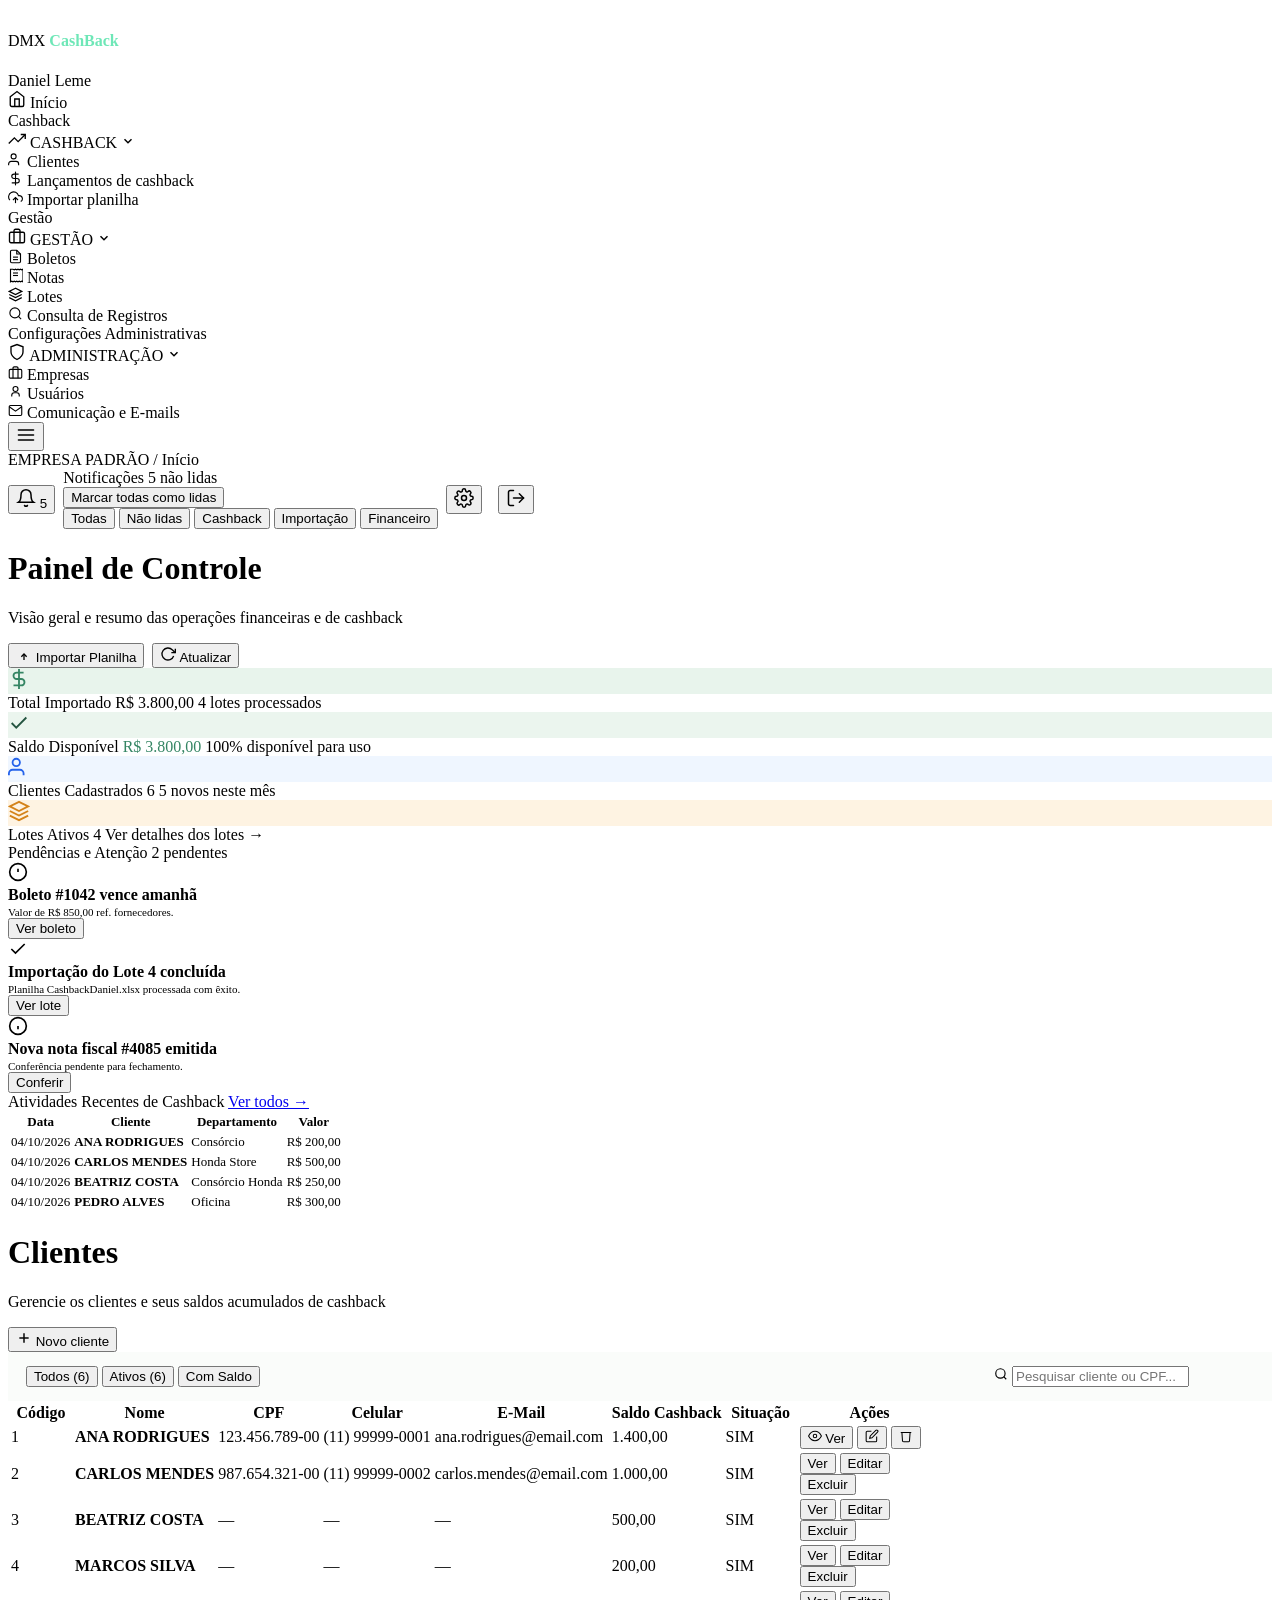
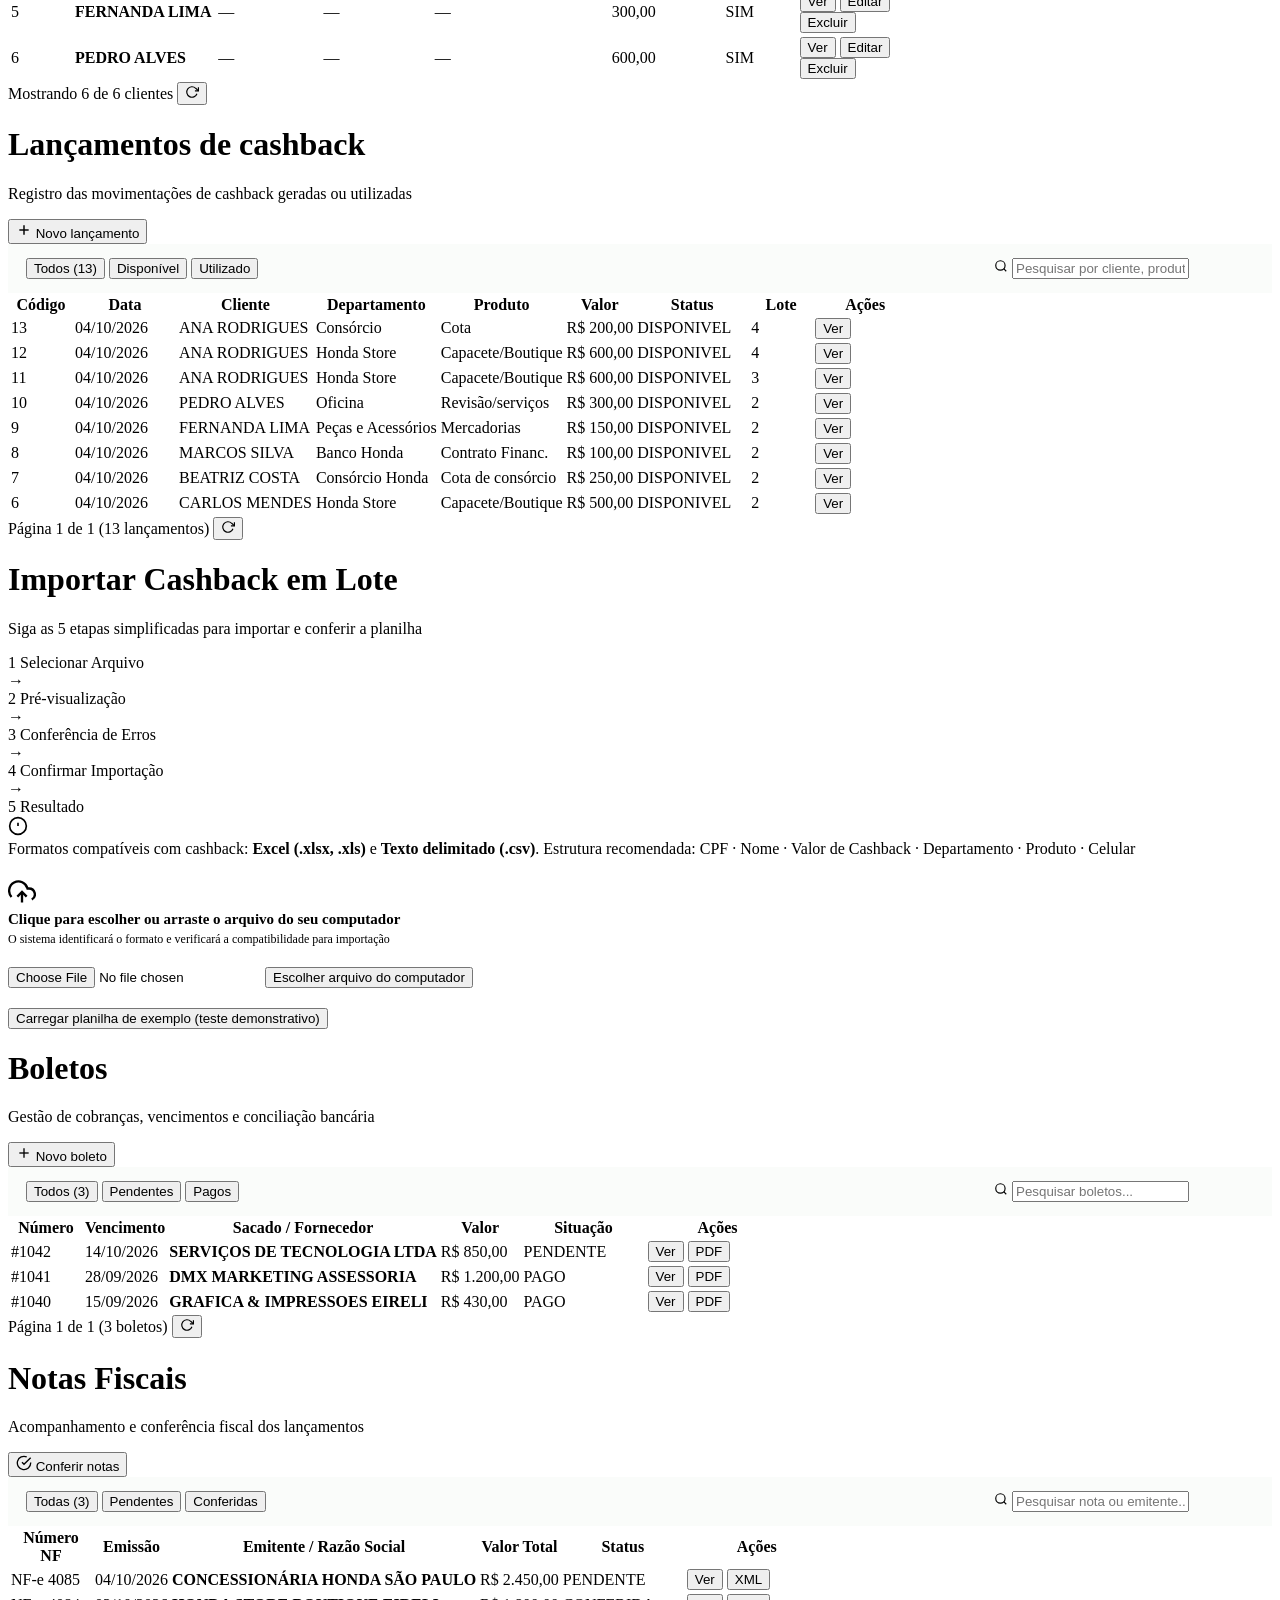
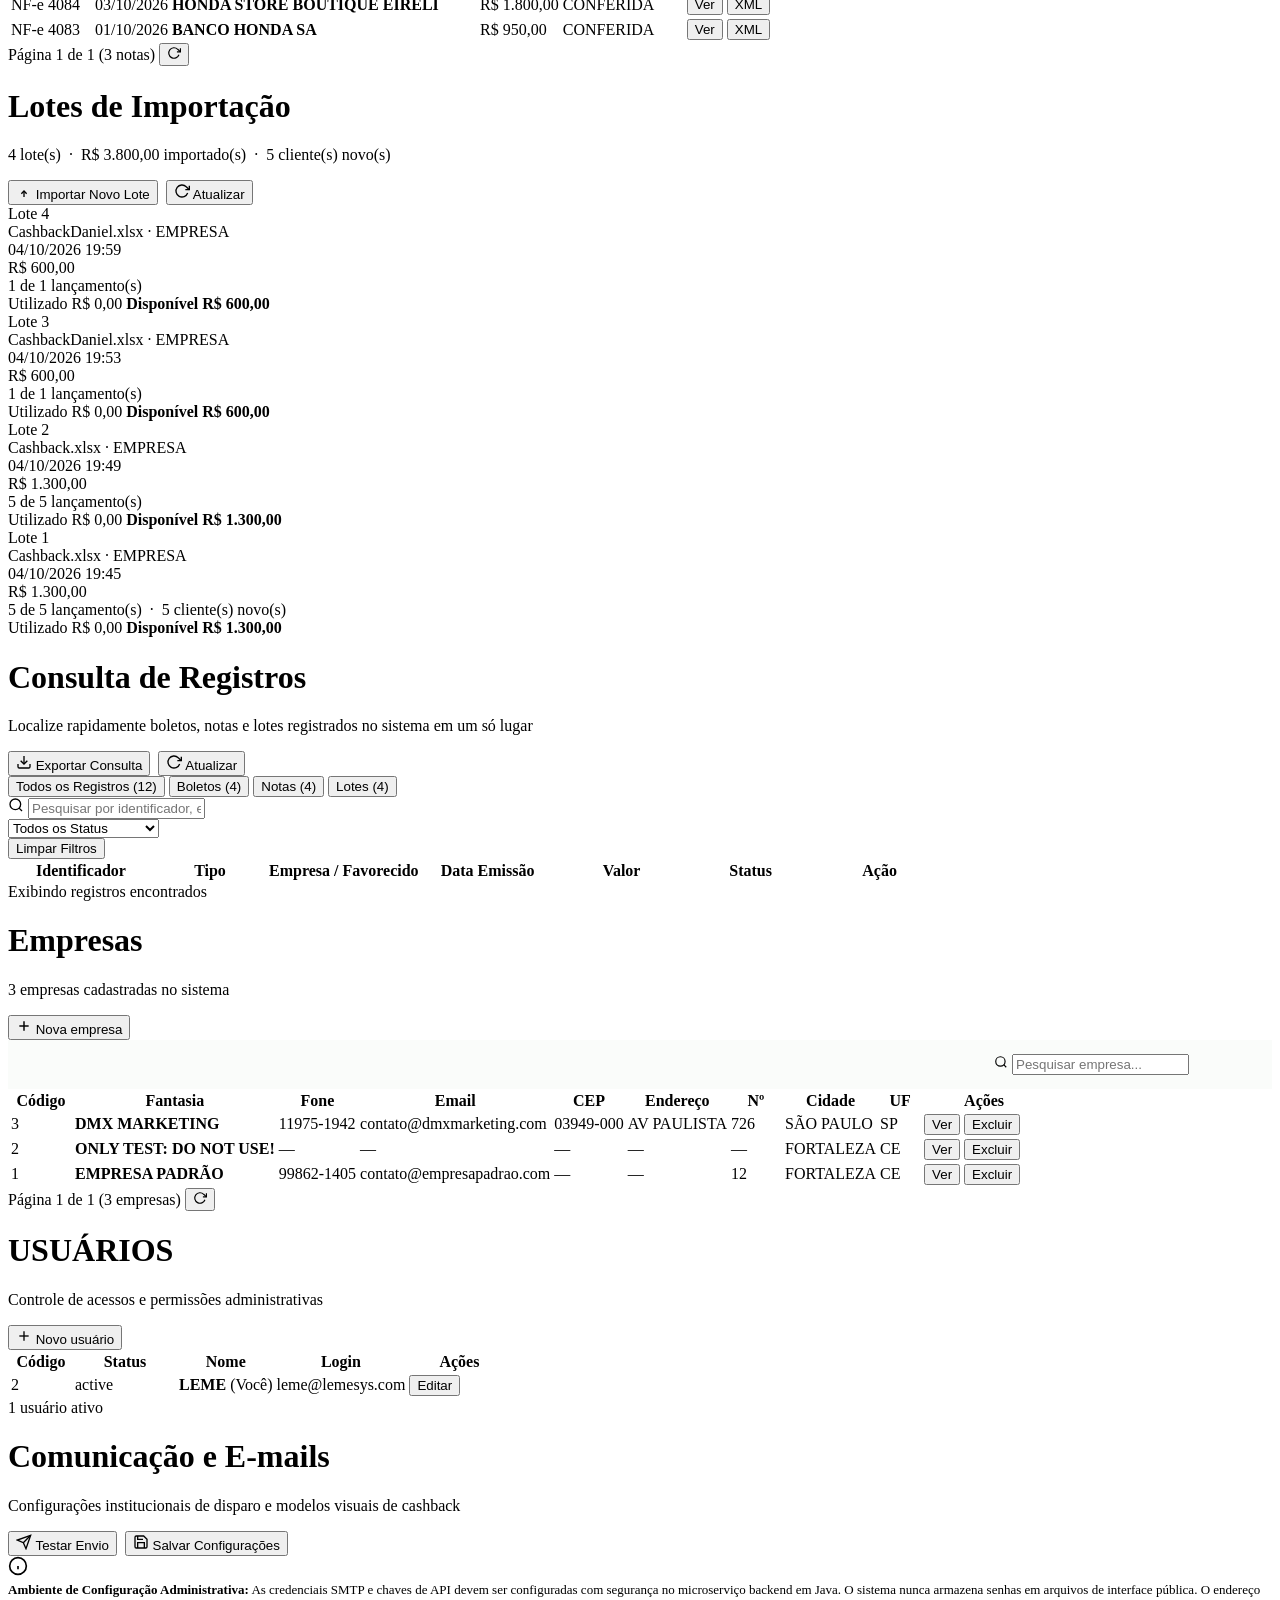
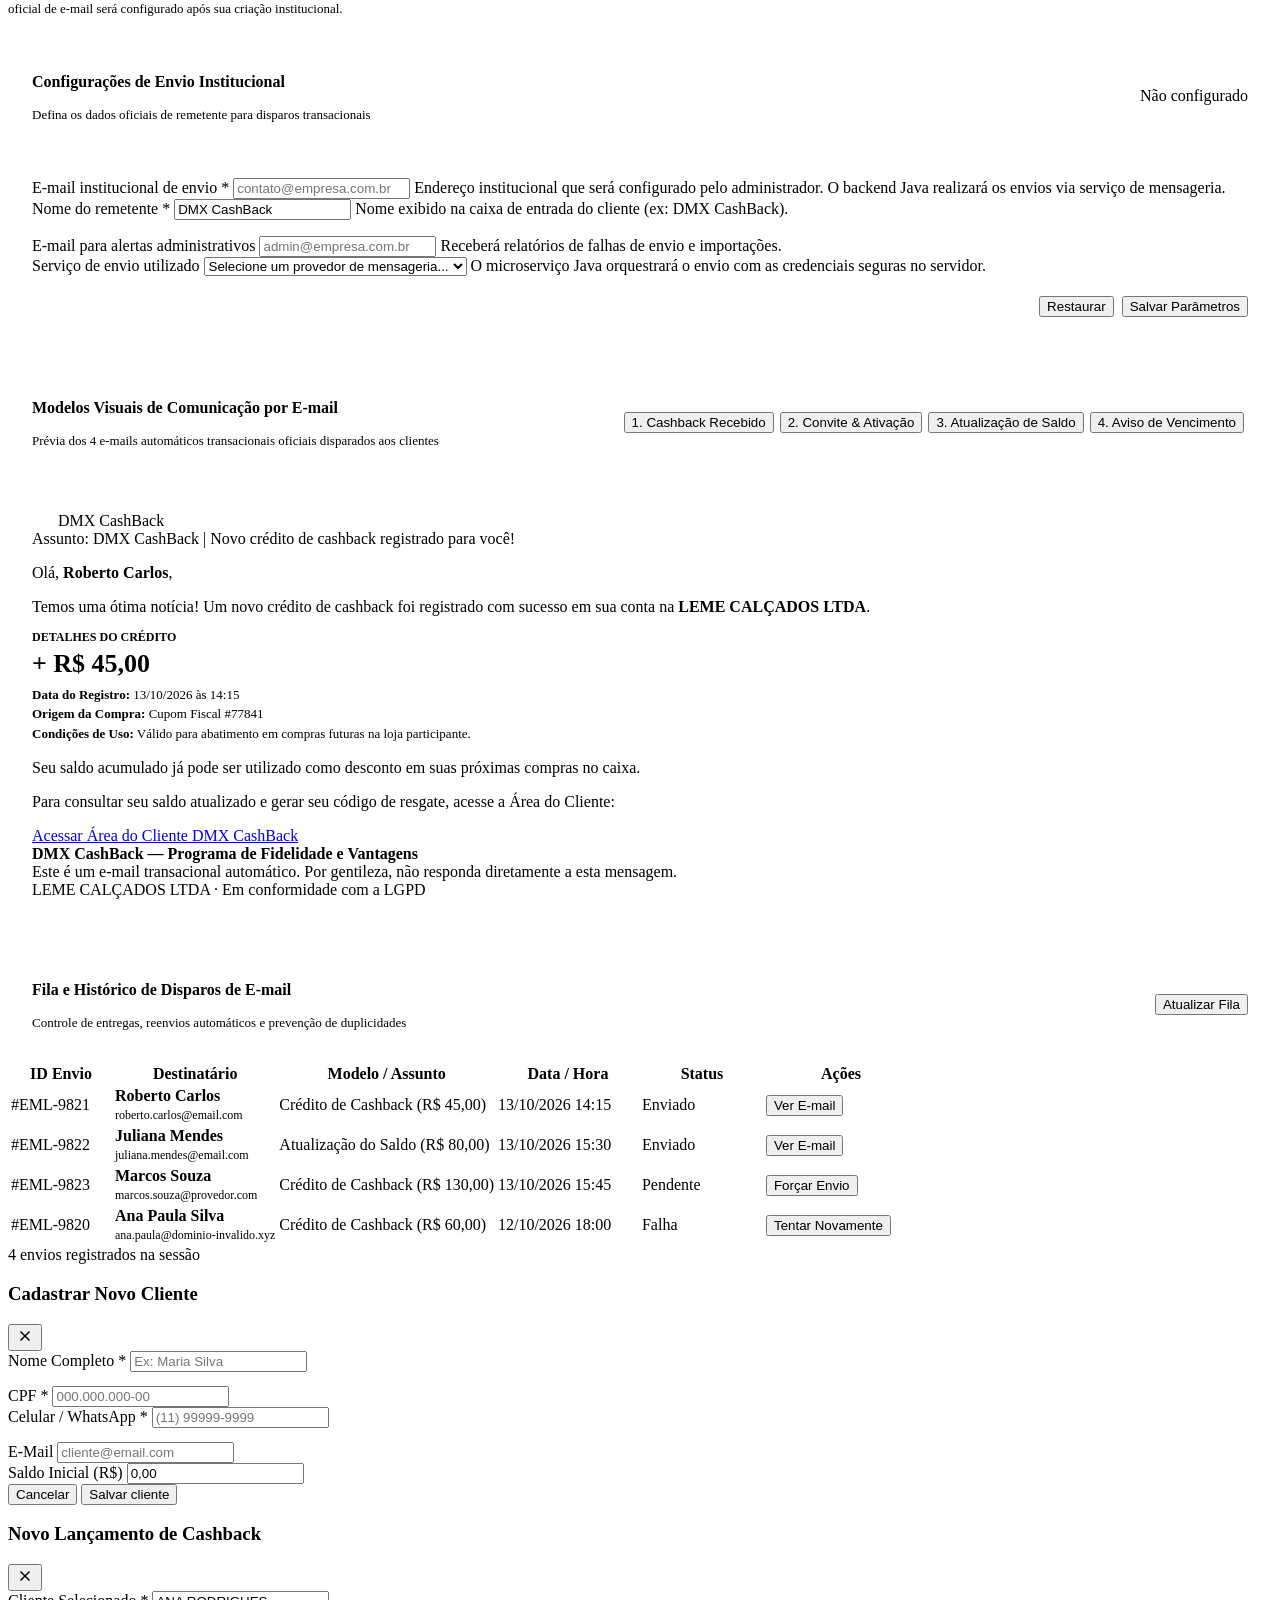
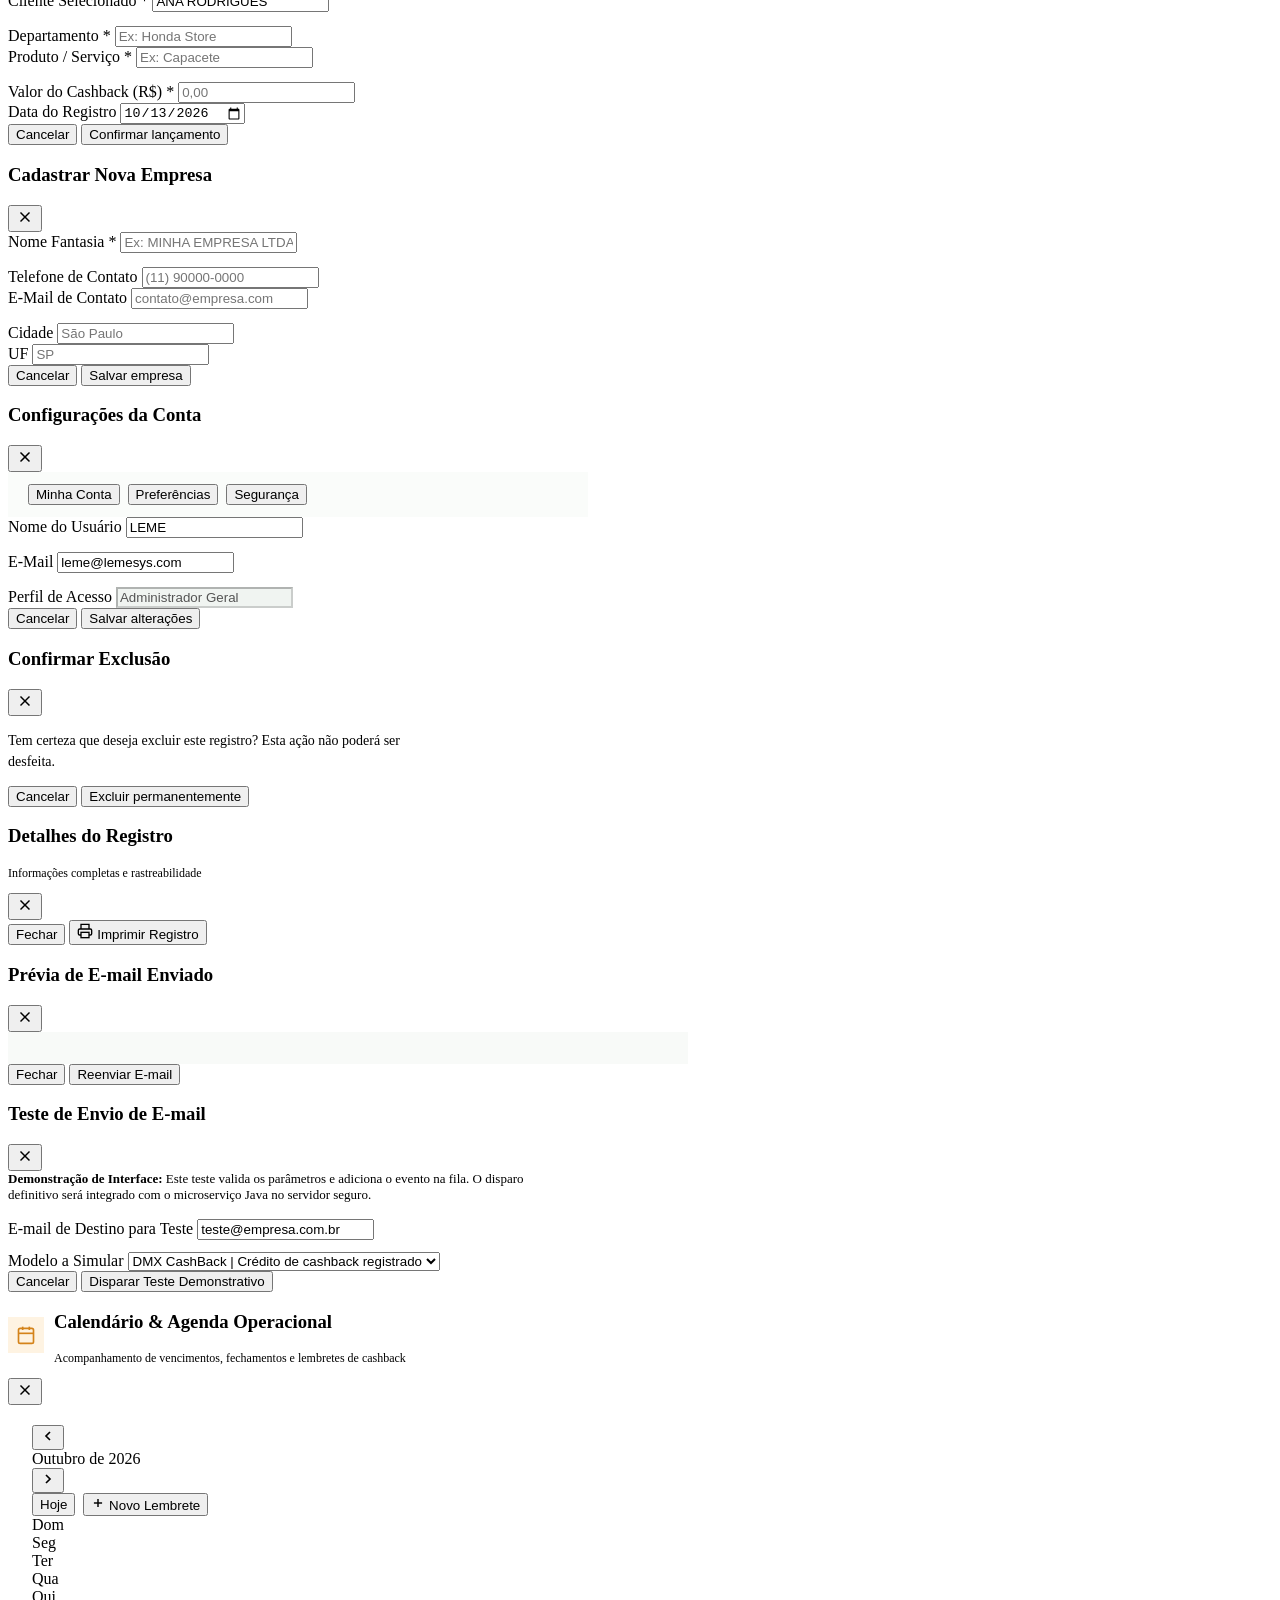
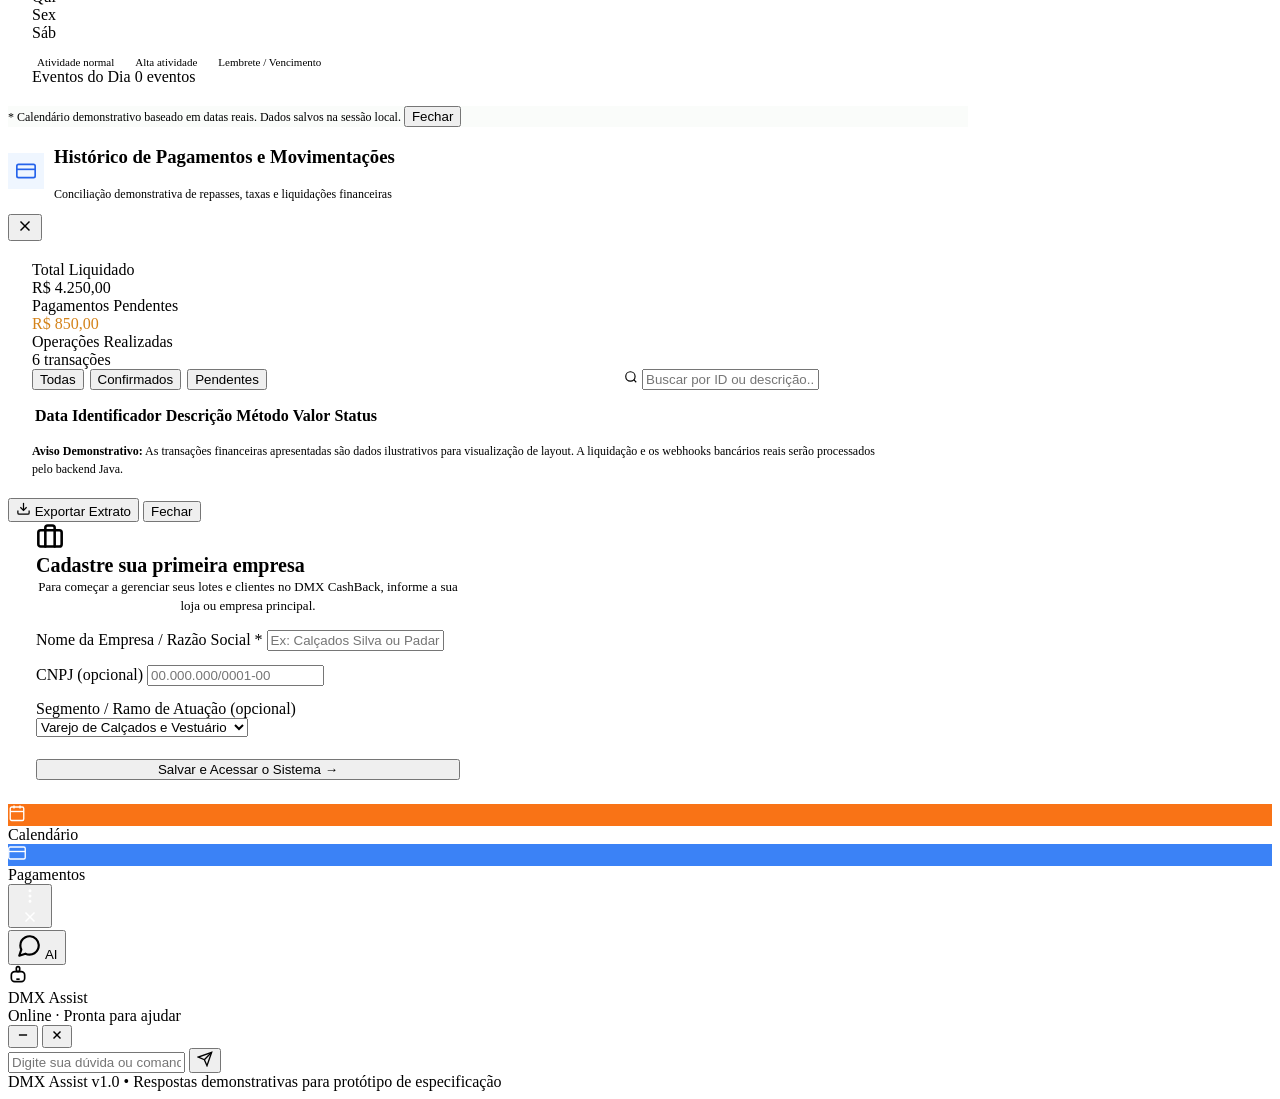
==== index.html @ 57be7482 "Add files via upload" ====
<!DOCTYPE html>
<html lang="pt-BR">
<head>
  <meta charset="UTF-8" />
  <meta name="viewport" content="width=device-width, initial-scale=1.0" />
  <title>DMX CashBack — Sistema de Gestão</title>
  <meta name="description" content="Plataforma de gestão de cashback DMX — controle de clientes, lançamentos, boletos, notas e lotes." />
  <link rel="preconnect" href="https://fonts.googleapis.com" />
  <link rel="preconnect" href="https://fonts.gstatic.com" crossorigin />
  <link href="https://fonts.googleapis.com/css2?family=Manrope:wght@400;500;600;700;800&display=swap" rel="stylesheet" />
  <link rel="stylesheet" href="css/tokens.css" />
  <link rel="stylesheet" href="css/base.css" />
  <link rel="stylesheet" href="css/layout.css" />
  <link rel="stylesheet" href="css/components.css" />
  <link rel="stylesheet" href="css/responsive.css" />
</head>
<body>

<!-- ═══════════════════════════════════════════════════════
     0. TELA DE AUTENTICAÇÃO (Login / Cadastro / Recuperação)
═══════════════════════════════════════════════════════ -->
<div class="auth-overlay" id="authOverlay" style="display: none;">
  <div class="company-selector-bg-deco" aria-hidden="true">
    <div class="deco-circle deco-circle--1"></div>
    <div class="deco-circle deco-circle--2"></div>
    <div class="deco-dollar">
      <svg width="120" height="120" viewBox="0 0 24 24" fill="none" stroke="rgba(255,255,255,0.08)" stroke-width="1.2"><line x1="12" y1="1" x2="12" y2="23"/><path d="M17 5H9.5a3.5 3.5 0 000 7h5a3.5 3.5 0 010 7H6"/></svg>
    </div>
  </div>

  <div class="auth-card">
    
    <!-- ── Visão de Login ── -->
    <div id="authLoginView" style="display: flex; flex-direction: column; gap: 20px;">
      <div class="auth-header">
        <div class="auth-logo-badge">
          <svg width="26" height="26" viewBox="0 0 24 24" fill="none" stroke="white" stroke-width="2.2" stroke-linecap="round"><line x1="12" y1="1" x2="12" y2="23"/><path d="M17 5H9.5a3.5 3.5 0 000 7h5a3.5 3.5 0 010 7H6"/></svg>
        </div>
        <h1 class="auth-title">DMX CashBack</h1>
        <p class="auth-subtitle">Acesse sua conta para gerenciar o sistema</p>
      </div>

      <!-- Histórico local discreto de contas salvas -->
      <div class="auth-saved-account" id="savedAccountBox" style="display: none;">
        <div class="saved-account-user">
          <div class="saved-avatar">DL</div>
          <div>
            <div class="saved-name" id="savedNameDisplay">Daniel Leme</div>
            <div class="saved-email" id="savedEmailDisplay">leme@lemesys.com</div>
          </div>
        </div>
        <div style="display: flex; gap: 8px; align-items: center;">
          <button type="button" class="btn btn--ghost btn--sm" id="useAnotherAccount" style="font-size: 11px;">Outra conta</button>
          <button type="button" class="saved-remove-btn" id="removeSavedAccount" title="Remover deste dispositivo">
            <svg width="14" height="14" viewBox="0 0 24 24" fill="none" stroke="currentColor" stroke-width="2"><line x1="18" y1="6" x2="6" y2="18"/><line x1="6" y1="6" x2="18" y2="18"/></svg>
          </button>
        </div>
      </div>

      <!-- Formulário de Login -->
      <form id="loginForm" style="display: flex; flex-direction: column; gap: 14px;">
        <div class="input-group">
          <label class="input-label" for="loginEmail">E-mail</label>
          <input type="email" id="loginEmail" class="input" placeholder="seu.email@empresa.com" value="leme@lemesys.com" required autocomplete="username" />
        </div>

        <div class="input-group">
          <label class="input-label" for="loginPassword">Senha</label>
          <div class="password-input-wrap">
            <input type="password" id="loginPassword" class="input" placeholder="••••••••" value="123456" required autocomplete="current-password" />
            <button type="button" class="btn-toggle-pw" id="togglePasswordBtn" aria-label="Mostrar ou ocultar senha">
              <svg width="16" height="16" viewBox="0 0 24 24" fill="none" stroke="currentColor" stroke-width="1.8"><path d="M1 12s4-8 11-8 11 8 11 8-4 8-11 8-11-8-11-8z"/><circle cx="12" cy="12" r="3"/></svg>
            </button>
          </div>
        </div>

        <div class="auth-form-footer">
          <label style="display: flex; align-items: center; gap: 6px; cursor: pointer; user-select: none;">
            <input type="checkbox" id="rememberAccount" checked />
            <span>Lembrar neste dispositivo</span>
          </label>
          <a href="#" class="auth-link" id="linkGoToForgot">Esqueci minha senha</a>
        </div>

        <button type="submit" class="btn btn--primary btn--md" id="loginSubmitBtn" style="width: 100%; height: 42px; margin-top: 4px;">
          Entrar
        </button>
      </form>

      <div style="text-align: center; font-size: 13px; color: var(--color-text-secondary); border-top: 1px solid var(--neutral-100); padding-top: 14px;">
        Não possui uma conta? <a href="#" class="auth-link" id="linkGoToRegister">Criar conta</a>
      </div>
      <div style="text-align: center; font-size: 12px; color: var(--color-text-secondary); margin-top: 6px;">
        É um consumidor com cashback? <a href="login-cliente.html" class="auth-link" style="font-weight: 700;">Acessar Área do Cliente →</a>
      </div>
    </div>

    <!-- ── Visão de Cadastro ── -->
    <div id="authRegisterView" style="display: none; flex-direction: column; gap: 18px;">
      <div class="auth-header">
        <h2 class="auth-title" style="font-size: 20px;">Criar nova conta</h2>
        <p class="auth-subtitle">Informe seus dados para solicitar acesso</p>
      </div>

      <form id="registerForm" style="display: flex; flex-direction: column; gap: 12px;">
        <div class="input-group">
          <label class="input-label">Nome completo <span class="required-mark">*</span></label>
          <input type="text" id="regName" class="input" placeholder="Ex: Roberto Carlos" required autocomplete="name" />
        </div>

        <div class="input-group">
          <label class="input-label">E-mail corporativo <span class="required-mark">*</span></label>
          <input type="email" id="regEmail" class="input" placeholder="seu.email@empresa.com" required autocomplete="email" />
        </div>

        <div class="form-grid-2">
          <div class="input-group">
            <label class="input-label">Senha <span class="required-mark">*</span></label>
            <input type="password" id="regPassword" class="input" placeholder="••••••••" required autocomplete="new-password" />
          </div>
          <div class="input-group">
            <label class="input-label">Confirmar senha <span class="required-mark">*</span></label>
            <input type="password" id="regPasswordConfirm" class="input" placeholder="••••••••" required autocomplete="new-password" />
          </div>
        </div>

        <div class="input-group">
          <label class="input-label">Empresa vinculada (opcional)</label>
          <input type="text" id="regCompany" class="input" placeholder="Nome da empresa ou loja" />
        </div>

        <button type="submit" class="btn btn--primary btn--md" id="regSubmitBtn" style="width: 100%; margin-top: 8px;">
          Cadastrar conta
        </button>

        <button type="button" class="btn btn--ghost btn--sm" id="linkBackToLoginFromReg" style="width: 100%;">
          Voltar para o login
        </button>
      </form>
    </div>

    <!-- ── Visão de Esqueci a Senha ── -->
    <div id="authForgotView" style="display: none; flex-direction: column; gap: 18px;">
      <div class="auth-header">
        <h2 class="auth-title" style="font-size: 20px;">Recuperar senha</h2>
        <p class="auth-subtitle">Enviaremos um link de redefinição para o seu e-mail cadastrado</p>
      </div>

      <form id="forgotForm" style="display: flex; flex-direction: column; gap: 14px;">
        <div class="input-group">
          <label class="input-label">E-mail cadastrado <span class="required-mark">*</span></label>
          <input type="email" class="input" placeholder="seu.email@empresa.com" required />
        </div>

        <button type="submit" class="btn btn--primary btn--md" style="width: 100%;">
          Enviar instruções
        </button>

        <button type="button" class="btn btn--ghost btn--sm" id="linkBackToLoginFromForgot" style="width: 100%;">
          Voltar para o login
        </button>
      </form>
    </div>

  </div>
</div>

<!-- ═══════════════════════════════════════════════════════
     SELETOR DE EMPRESA (Pós-login para múltiplos acessos)
═══════════════════════════════════════════════════════ -->
<div class="company-selector-overlay" id="companySelectorOverlay" style="display: none;">
  <div class="company-selector-bg-deco" aria-hidden="true">
    <div class="deco-circle deco-circle--1"></div>
    <div class="deco-circle deco-circle--2"></div>
    <div class="deco-circle deco-circle--3"></div>
  </div>

  <div class="company-selector-card">
    <div class="company-selector-header">
      <div class="brand-mark-large">
        <svg width="28" height="28" viewBox="0 0 24 24" fill="none" stroke="white" stroke-width="2.2" stroke-linecap="round"><line x1="12" y1="1" x2="12" y2="23"/><path d="M17 5H9.5a3.5 3.5 0 000 7h5a3.5 3.5 0 010 7H6"/></svg>
      </div>
      <div class="company-selector-title-wrap">
        <h2 class="company-selector-title">Selecione a empresa</h2>
        <p class="company-selector-subtitle">Escolha a unidade que deseja gerenciar agora</p>
      </div>
    </div>

    <div class="company-selector-search-wrap">
      <div class="input-search-wrap">
        <span class="input-search-icon">
          <svg width="16" height="16" viewBox="0 0 24 24" fill="none" stroke="currentColor" stroke-width="1.8"><circle cx="11" cy="11" r="8"/><line x1="21" y1="21" x2="16.65" y2="16.65"/></svg>
        </span>
        <input type="text" id="companySearch" class="input input-search" placeholder="Pesquisar empresa autorizada..." autocomplete="off" />
      </div>
    </div>

    <div class="company-list" id="companyList">
      <div class="company-item company-item--selected" data-company="EMPRESA PADRÃO">
        <div class="company-avatar company-avatar--ep">EP</div>
        <span class="company-name">EMPRESA PADRÃO</span>
        <span class="company-check">
          <svg width="16" height="16" viewBox="0 0 24 24" fill="none" stroke="currentColor" stroke-width="2.5"><polyline points="20 6 9 17 4 12"/></svg>
        </span>
      </div>
      <div class="company-item" data-company="DMX MARKETING">
        <div class="company-avatar company-avatar--dm">DM</div>
        <span class="company-name">DMX MARKETING</span>
        <span class="company-check">
          <svg width="16" height="16" viewBox="0 0 24 24" fill="none" stroke="currentColor" stroke-width="2.5"><polyline points="20 6 9 17 4 12"/></svg>
        </span>
      </div>
      <div class="company-item" data-company="ONLY TEST">
        <div class="company-avatar company-avatar--ot">OT</div>
        <span class="company-name">ONLY TEST: DO NOT USE!</span>
        <span class="company-check">
          <svg width="16" height="16" viewBox="0 0 24 24" fill="none" stroke="currentColor" stroke-width="2.5"><polyline points="20 6 9 17 4 12"/></svg>
        </span>
      </div>
    </div>

    <div class="company-selector-footer">
      <button class="btn btn--ghost btn--sm" type="button" onclick="logout()">
        <svg width="14" height="14" viewBox="0 0 24 24" fill="none" stroke="currentColor" stroke-width="2"><line x1="19" y1="12" x2="5" y2="12"/><polyline points="12 19 5 12 12 5"/></svg>
        Trocar de conta
      </button>
      <button class="btn btn--primary btn--md" id="enterBtn" type="button">
        Entrar na empresa
        <svg width="16" height="16" viewBox="0 0 24 24" fill="none" stroke="currentColor" stroke-width="2"><line x1="5" y1="12" x2="19" y2="12"/><polyline points="12 5 19 12 12 19"/></svg>
      </button>
    </div>

    <div class="company-selector-version">v.8.5.0.1 [default]</div>
  </div>
</div>

<!-- ═══════════════════════════════════════════════════════
     APP SHELL PRINCIPAL
═══════════════════════════════════════════════════════ -->
<div class="app-shell" id="app">

  <!-- Sidebar Overlay (mobile) -->
  <div class="sidebar-overlay" id="sidebarOverlay"></div>

  <!-- ── SIDEBAR ────────────────────────────────────── -->
  <aside class="sidebar" id="sidebar" role="navigation" aria-label="Menu principal">

    <!-- Logo -->
    <div class="sidebar-logo">
      <div class="sidebar-logo-icon" aria-hidden="true">
        <svg width="20" height="20" viewBox="0 0 24 24" fill="none" stroke="white" stroke-width="2.2" stroke-linecap="round"><line x1="12" y1="1" x2="12" y2="23"/><path d="M17 5H9.5a3.5 3.5 0 000 7h5a3.5 3.5 0 010 7H6"/></svg>
      </div>
      <div class="sidebar-logo-text">
        <span class="sidebar-logo-brand">DMX <span style="color: #6EE7B7; font-weight: 800;">CashBack</span></span>
      </div>
    </div>

    <!-- User Profile (Sem versão técnica, dinâmico por conta autenticada) -->
    <div class="sidebar-profile">
      <div class="sidebar-avatar" id="sidebarAvatarDisplay" aria-hidden="true">
        <svg width="18" height="18" viewBox="0 0 24 24" fill="none" stroke="white" stroke-width="2"><path d="M20 21v-2a4 4 0 00-4-4H8a4 4 0 00-4 4v2"/><circle cx="12" cy="7" r="4"/></svg>
      </div>
      <div class="sidebar-profile-info">
        <span class="sidebar-profile-name" id="sidebarUserName">Daniel Leme</span>
      </div>
    </div>

    <!-- Navigation Groups -->
    <nav class="sidebar-nav">

      <!-- Início -->
      <div class="nav-item nav-item--standalone nav-item--active" onclick="navigateTo('dashboard')" role="menuitem" tabindex="0" data-tooltip="Início">
        <span class="nav-item-icon" aria-hidden="true">
          <svg width="18" height="18" viewBox="0 0 24 24" fill="none" stroke="currentColor" stroke-width="1.8"><path d="M3 9l9-7 9 7v11a2 2 0 01-2 2H5a2 2 0 01-2-2z"/><polyline points="9 22 9 12 15 12 15 22"/></svg>
        </span>
        <span class="nav-item-label">Início</span>
      </div>

      <!-- CASHBACK Group -->
      <div class="nav-group">
        <div class="nav-group-label">Cashback</div>
        <div class="nav-item nav-item--open" data-nav-group="cashback" role="button" tabindex="0" data-tooltip="CASHBACK">
          <span class="nav-item-icon" aria-hidden="true">
            <svg width="18" height="18" viewBox="0 0 24 24" fill="none" stroke="currentColor" stroke-width="1.8"><polyline points="23 6 13.5 15.5 8.5 10.5 1 18"/><polyline points="17 6 23 6 23 12"/></svg>
          </span>
          <span class="nav-item-label">CASHBACK</span>
          <span class="nav-item-chevron" aria-hidden="true">
            <svg width="14" height="14" viewBox="0 0 24 24" fill="none" stroke="currentColor" stroke-width="2.5"><polyline points="6 9 12 15 18 9"/></svg>
          </span>
        </div>
        <div class="nav-submenu nav-submenu--open" id="submenu-cashback">
          <div class="nav-subitem" data-nav-page="clientes" role="menuitem" tabindex="0">
            <svg width="15" height="15" viewBox="0 0 24 24" fill="none" stroke="currentColor" stroke-width="1.8"><path d="M17 21v-2a4 4 0 00-4-4H5a4 4 0 00-4 4v2"/><circle cx="9" cy="7" r="4"/></svg>
            Clientes
          </div>
          <div class="nav-subitem" data-nav-page="lancamentos" role="menuitem" tabindex="0">
            <svg width="15" height="15" viewBox="0 0 24 24" fill="none" stroke="currentColor" stroke-width="1.8"><line x1="12" y1="1" x2="12" y2="23"/><path d="M17 5H9.5a3.5 3.5 0 000 7h5a3.5 3.5 0 010 7H6"/></svg>
            Lançamentos de cashback
          </div>
          <div class="nav-subitem" data-nav-page="importar" role="menuitem" tabindex="0">
            <svg width="15" height="15" viewBox="0 0 24 24" fill="none" stroke="currentColor" stroke-width="1.8"><polyline points="16 16 12 12 8 16"/><line x1="12" y1="12" x2="12" y2="21"/><path d="M20.39 18.39A5 5 0 0018 9h-1.26A8 8 0 103 16.3"/></svg>
            Importar planilha
          </div>
        </div>
      </div>

      <!-- GESTÃO Group -->
      <div class="nav-group">
        <div class="nav-group-label">Gestão</div>
        <div class="nav-item nav-item--open" data-nav-group="gestao" role="button" tabindex="0" data-tooltip="GESTÃO">
          <span class="nav-item-icon" aria-hidden="true">
            <svg width="18" height="18" viewBox="0 0 24 24" fill="none" stroke="currentColor" stroke-width="1.8"><rect x="2" y="7" width="20" height="14" rx="2"/><path d="M16 21V5a2 2 0 00-2-2h-4a2 2 0 00-2 2v16"/></svg>
          </span>
          <span class="nav-item-label">GESTÃO</span>
          <span class="nav-item-chevron" aria-hidden="true">
            <svg width="14" height="14" viewBox="0 0 24 24" fill="none" stroke="currentColor" stroke-width="2.5"><polyline points="6 9 12 15 18 9"/></svg>
          </span>
        </div>
        <div class="nav-submenu nav-submenu--open" id="submenu-gestao">
          <div class="nav-subitem" data-nav-page="boletos" role="menuitem" tabindex="0">
            <svg width="15" height="15" viewBox="0 0 24 24" fill="none" stroke="currentColor" stroke-width="1.8"><path d="M14 2H6a2 2 0 00-2 2v16a2 2 0 002 2h12a2 2 0 002-2V8z"/><polyline points="14 2 14 8 20 8"/><line x1="16" y1="13" x2="8" y2="13"/><line x1="16" y1="17" x2="8" y2="17"/></svg>
            Boletos
          </div>
          <div class="nav-subitem" data-nav-page="notas" role="menuitem" tabindex="0">
            <svg width="15" height="15" viewBox="0 0 24 24" fill="none" stroke="currentColor" stroke-width="1.8"><path d="M4 2v20l2-1 2 1 2-1 2 1 2-1 2 1 2-1 2 1 2-1 2 1V2l-2 1-2-1-2 1-2-1-2 1-2-1-2 1-2-1z"/><line x1="8" y1="8" x2="16" y2="8"/><line x1="8" y1="12" x2="16" y2="12"/></svg>
            Notas
          </div>
          <div class="nav-subitem" data-nav-page="lotes" role="menuitem" tabindex="0">
            <svg width="15" height="15" viewBox="0 0 24 24" fill="none" stroke="currentColor" stroke-width="1.8"><polygon points="12 2 2 7 12 12 22 7 12 2"/><polyline points="2 17 12 22 22 17"/><polyline points="2 12 12 17 22 12"/></svg>
            Lotes
          </div>
          <div class="nav-subitem" data-nav-page="consulta-registros" role="menuitem" tabindex="0">
            <svg width="15" height="15" viewBox="0 0 24 24" fill="none" stroke="currentColor" stroke-width="1.8"><circle cx="11" cy="11" r="8"/><line x1="21" y1="21" x2="16.65" y2="16.65"/></svg>
            Consulta de Registros
          </div>
        </div>
      </div>

      <!-- CONFIGURAÇÕES ADMINISTRATIVAS (Restrito a Administradores) -->
      <div class="nav-group admin-only" id="navGroupAdmin">
        <div class="nav-group-label">Configurações Administrativas</div>
        <div class="nav-item nav-item--open" data-nav-group="config-admin" role="button" tabindex="0" data-tooltip="ADMINISTRAÇÃO">
          <span class="nav-item-icon" aria-hidden="true">
            <svg width="18" height="18" viewBox="0 0 24 24" fill="none" stroke="currentColor" stroke-width="1.8"><path d="M12 22s8-4 8-10V5l-8-3-8 3v7c0 6 8 10 8 10z"/></svg>
          </span>
          <span class="nav-item-label">ADMINISTRAÇÃO</span>
          <span class="nav-item-chevron" aria-hidden="true">
            <svg width="14" height="14" viewBox="0 0 24 24" fill="none" stroke="currentColor" stroke-width="2.5"><polyline points="6 9 12 15 18 9"/></svg>
          </span>
        </div>
        <div class="nav-submenu nav-submenu--open" id="submenu-config-admin">
          <div class="nav-subitem" data-nav-page="empresas" role="menuitem" tabindex="0">
            <svg width="15" height="15" viewBox="0 0 24 24" fill="none" stroke="currentColor" stroke-width="1.8"><rect x="2" y="7" width="20" height="14" rx="2"/><path d="M16 21V5a2 2 0 00-2-2h-4a2 2 0 00-2 2v16"/></svg>
            Empresas
          </div>
          <div class="nav-subitem" data-nav-page="usuarios" role="menuitem" tabindex="0">
            <svg width="15" height="15" viewBox="0 0 24 24" fill="none" stroke="currentColor" stroke-width="1.8"><circle cx="12" cy="8" r="4"/><path d="M6 20v-2a4 4 0 014-4h4a4 4 0 014 4v2"/></svg>
            Usuários
          </div>
          <div class="nav-subitem" data-nav-page="comunicacao" role="menuitem" tabindex="0">
            <svg width="15" height="15" viewBox="0 0 24 24" fill="none" stroke="currentColor" stroke-width="1.8"><path d="M4 4h16c1.1 0 2 .9 2 2v12c0 1.1-.9 2-2 2H4c-1.1 0-2-.9-2-2V6c0-1.1.9-2 2-2z"/><polyline points="22 6 12 13 2 6"/></svg>
            Comunicação e E-mails
          </div>
        </div>
      </div>

    </nav>
  </aside>
  <!-- /SIDEBAR -->

  <!-- ── MAIN CONTENT ──────────────────────────────── -->
  <div class="main-content" id="mainContent">

    <!-- TOPBAR -->
    <header class="topbar" role="banner">
      <button class="topbar-toggle" id="topbarToggle" aria-label="Alternar menu">
        <svg width="20" height="20" viewBox="0 0 24 24" fill="none" stroke="currentColor" stroke-width="2" stroke-linecap="round"><line x1="3" y1="6" x2="21" y2="6"/><line x1="3" y1="12" x2="21" y2="12"/><line x1="3" y1="18" x2="21" y2="18"/></svg>
      </button>

      <div class="topbar-divider" aria-hidden="true"></div>

      <!-- Empresa e Rota Atual (Navegação Integrada e Compacta) -->
      <div class="topbar-company">
        <span class="topbar-company-name" id="companyNameDisplay">EMPRESA PADRÃO</span>
        <span class="topbar-breadcrumb-sep" aria-hidden="true">/</span>
        <span class="topbar-breadcrumb-current" id="topbarCurrentPage">Início</span>
      </div>

      <div class="topbar-spacer"></div>

      <!-- Topbar Actions -->
      <div class="topbar-actions" style="position: relative; display: flex; align-items: center; gap: 8px;">

        <!-- Notificações -->
        <button class="topbar-action-btn" id="topbarNotifBtn" aria-label="Notificações" title="Central de Notificações">
          <svg width="20" height="20" viewBox="0 0 24 24" fill="none" stroke="currentColor" stroke-width="1.8" stroke-linecap="round"><path d="M18 8A6 6 0 006 8c0 7-3 9-3 9h18s-3-2-3-9"/><path d="M13.73 21a2 2 0 01-3.46 0"/></svg>
          <span class="notification-badge" id="notifBadge">5</span>
        </button>

        <!-- Central de Notificações Painel Flutuante -->
        <div class="notifications-panel" id="notificationsPanel">
          <div class="notifications-header">
            <div class="notifications-title-wrap">
              <span class="notifications-title">Notificações</span>
              <span class="notif-unread-count" id="notifPanelCount">5 não lidas</span>
            </div>
            <button type="button" class="notif-mark-read-btn" id="notifMarkAllBtn">Marcar todas como lidas</button>
          </div>

          <div class="notifications-tabs">
            <button type="button" class="notif-tab notif-tab--active" data-category="all">Todas</button>
            <button type="button" class="notif-tab" data-category="unread">Não lidas</button>
            <button type="button" class="notif-tab" data-category="cashback">Cashback</button>
            <button type="button" class="notif-tab" data-category="import">Importação</button>
            <button type="button" class="notif-tab" data-category="financial">Financeiro</button>
          </div>

          <div class="notifications-list" id="notifList"></div>
        </div>

        <!-- Configurações Gerais da Conta (Engrenagem) -->
        <button class="topbar-action-btn" id="topbarSettingsBtn" aria-label="Configurações da conta" title="Configurações da Conta">
          <svg width="20" height="20" viewBox="0 0 24 24" fill="none" stroke="currentColor" stroke-width="1.8" stroke-linecap="round"><circle cx="12" cy="12" r="3"/><path d="M19.4 15a1.65 1.65 0 00.33 1.82l.06.06a2 2 0 010 2.83 2 2 0 01-2.83 0l-.06-.06a1.65 1.65 0 00-1.82-.33 1.65 1.65 0 00-1 1.51V21a2 2 0 01-4 0v-.09A1.65 1.65 0 009 19.4a1.65 1.65 0 00-1.82.33l-.06.06a2 2 0 01-2.83-2.83l.06-.06A1.65 1.65 0 004.68 15a1.65 1.65 0 00-1.51-1H3a2 2 0 010-4h.09A1.65 1.65 0 004.6 9a1.65 1.65 0 00-.33-1.82l-.06-.06a2 2 0 012.83-2.83l.06.06A1.65 1.65 0 009 4.68a1.65 1.65 0 001-1.51V3a2 2 0 014 0v.09a1.65 1.65 0 001 1.51 1.65 1.65 0 001.82-.33l.06-.06a2 2 0 012.83 2.83l-.06.06A1.65 1.65 0 0019.4 9a1.65 1.65 0 001.51 1H21a2 2 0 010 4h-.09a1.65 1.65 0 00-1.51 1z"/></svg>
        </button>

        <div class="topbar-divider" aria-hidden="true"></div>

        <!-- Logout -->
        <button class="topbar-action-btn topbar-action-btn--logout" aria-label="Sair da conta" title="Sair / Trocar de Conta" onclick="logout()">
          <svg width="20" height="20" viewBox="0 0 24 24" fill="none" stroke="currentColor" stroke-width="1.8" stroke-linecap="round"><path d="M9 21H5a2 2 0 01-2-2V5a2 2 0 012-2h4"/><polyline points="16 17 21 12 16 7"/><line x1="21" y1="12" x2="9" y2="12"/></svg>
        </button>
      </div>
    </header>

    <!-- PAGE WRAPPER -->
    <main class="page-wrapper" role="main">

      <!-- ─── SCREEN 1: DASHBOARD RESUMIDO (Início) ────────── -->
      <div class="screen screen--active" id="screen-dashboard">
        <div class="page-content">
          <div class="page-header">
            <div>
              <h1 class="page-title">Painel de Controle</h1>
              <p class="page-subtitle">Visão geral e resumo das operações financeiras e de cashback</p>
            </div>
            <div style="display: flex; gap: 8px;">
              <button class="btn btn--secondary btn--md" onclick="navigateTo('importar')">
                <svg width="16" height="16" viewBox="0 0 24 24" fill="none" stroke="currentColor" stroke-width="2"><polyline points="16 16 12 12 8 16"/><line x1="12" y1="12" x2="12" y2="21"/></svg>
                Importar Planilha
              </button>
              <button class="btn btn--primary btn--md" data-action="refresh">
                <svg width="16" height="16" viewBox="0 0 24 24" fill="none" stroke="currentColor" stroke-width="2"><polyline points="23 4 23 10 17 10"/><path d="M20.49 15a9 9 0 11-2.12-9.36L23 10"/></svg>
                Atualizar
              </button>
            </div>
          </div>

          <!-- Métricas Resumidas em Destaque -->
          <div class="dashboard-metrics-grid">
            <div class="dashboard-metric-card">
              <div class="metric-card-icon" style="background: #E8F4EC; color: #348563;">
                <svg width="22" height="22" viewBox="0 0 24 24" fill="none" stroke="currentColor" stroke-width="2"><line x1="12" y1="1" x2="12" y2="23"/><path d="M17 5H9.5a3.5 3.5 0 000 7h5a3.5 3.5 0 010 7H6"/></svg>
              </div>
              <div class="metric-card-info">
                <span class="metric-card-label">Total Importado</span>
                <span class="metric-card-val">R$ 3.800,00</span>
                <span class="metric-card-meta">4 lotes processados</span>
              </div>
            </div>

            <div class="dashboard-metric-card">
              <div class="metric-card-icon" style="background: #EBF5EE; color: #245440;">
                <svg width="22" height="22" viewBox="0 0 24 24" fill="none" stroke="currentColor" stroke-width="2"><polyline points="20 6 9 17 4 12"/></svg>
              </div>
              <div class="metric-card-info">
                <span class="metric-card-label">Saldo Disponível</span>
                <span class="metric-card-val" style="color: #348563;">R$ 3.800,00</span>
                <span class="metric-card-meta">100% disponível para uso</span>
              </div>
            </div>

            <div class="dashboard-metric-card" onclick="navigateTo('clientes')" style="cursor: pointer;">
              <div class="metric-card-icon" style="background: #EFF6FF; color: #2563EB;">
                <svg width="22" height="22" viewBox="0 0 24 24" fill="none" stroke="currentColor" stroke-width="2"><path d="M17 21v-2a4 4 0 00-4-4H5a4 4 0 00-4 4v2"/><circle cx="9" cy="7" r="4"/></svg>
              </div>
              <div class="metric-card-info">
                <span class="metric-card-label">Clientes Cadastrados</span>
                <span class="metric-card-val">6</span>
                <span class="metric-card-meta">5 novos neste mês</span>
              </div>
            </div>

            <div class="dashboard-metric-card" onclick="navigateTo('lotes')" style="cursor: pointer;">
              <div class="metric-card-icon" style="background: #FEF3E2; color: #D4831A;">
                <svg width="22" height="22" viewBox="0 0 24 24" fill="none" stroke="currentColor" stroke-width="2"><polygon points="12 2 2 7 12 12 22 7 12 2"/><polyline points="2 17 12 22 22 17"/><polyline points="2 12 12 17 22 12"/></svg>
              </div>
              <div class="metric-card-info">
                <span class="metric-card-label">Lotes Ativos</span>
                <span class="metric-card-val">4</span>
                <span class="metric-card-meta">Ver detalhes dos lotes &rarr;</span>
              </div>
            </div>
          </div>

          <!-- Grade de duas colunas: Pendências e Últimas Atividades -->
          <div class="dashboard-two-col">
            
            <!-- Coluna 1: Pendências e Alertas -->
            <div class="dashboard-panel-card">
              <div class="dashboard-panel-header">
                <span class="dashboard-panel-title">Pendências e Atenção</span>
                <span class="badge badge--warning">2 pendentes</span>
              </div>
              <div class="dashboard-alerts-list">
                <div class="dashboard-alert-item dashboard-alert-item--warning">
                  <svg width="20" height="20" viewBox="0 0 24 24" fill="none" stroke="currentColor" stroke-width="2" style="flex-shrink:0"><circle cx="12" cy="12" r="10"/><line x1="12" y1="8" x2="12" y2="12"/><line x1="12" y1="16" x2="12.01" y2="16"/></svg>
                  <div class="dashboard-alert-text">
                    <strong>Boleto #1042 vence amanhã</strong>
                    <div style="font-size: 11px; margin-top: 2px;">Valor de R$ 850,00 ref. fornecedores.</div>
                  </div>
                  <button class="dashboard-alert-btn" onclick="navigateTo('boletos')">Ver boleto</button>
                </div>

                <div class="dashboard-alert-item dashboard-alert-item--success">
                  <svg width="20" height="20" viewBox="0 0 24 24" fill="none" stroke="currentColor" stroke-width="2" style="flex-shrink:0"><polyline points="20 6 9 17 4 12"/></svg>
                  <div class="dashboard-alert-text">
                    <strong>Importação do Lote 4 concluída</strong>
                    <div style="font-size: 11px; margin-top: 2px;">Planilha CashbackDaniel.xlsx processada com êxito.</div>
                  </div>
                  <button class="dashboard-alert-btn" onclick="navigateTo('lotes')">Ver lote</button>
                </div>

                <div class="dashboard-alert-item dashboard-alert-item--info">
                  <svg width="20" height="20" viewBox="0 0 24 24" fill="none" stroke="currentColor" stroke-width="2" style="flex-shrink:0"><circle cx="12" cy="12" r="10"/><line x1="12" y1="16" x2="12" y2="12"/><line x1="12" y1="8" x2="12.01" y2="8"/></svg>
                  <div class="dashboard-alert-text">
                    <strong>Nova nota fiscal #4085 emitida</strong>
                    <div style="font-size: 11px; margin-top: 2px;">Conferência pendente para fechamento.</div>
                  </div>
                  <button class="dashboard-alert-btn" onclick="navigateTo('notas')">Conferir</button>
                </div>
              </div>
            </div>

            <!-- Coluna 2: Últimas Movimentações -->
            <div class="dashboard-panel-card">
              <div class="dashboard-panel-header">
                <span class="dashboard-panel-title">Atividades Recentes de Cashback</span>
                <a href="#" class="dashboard-panel-action" onclick="navigateTo('lancamentos')">Ver todos &rarr;</a>
              </div>
              <div style="overflow-x: auto;">
                <table class="data-table" style="font-size: 13px;">
                  <thead>
                    <tr>
                      <th>Data</th>
                      <th>Cliente</th>
                      <th>Departamento</th>
                      <th class="th-right">Valor</th>
                    </tr>
                  </thead>
                  <tbody>
                    <tr>
                      <td class="td-code">04/10/2026</td>
                      <td><strong>ANA RODRIGUES</strong></td>
                      <td>Consórcio</td>
                      <td class="td-monetary">R$ 200,00</td>
                    </tr>
                    <tr>
                      <td class="td-code">04/10/2026</td>
                      <td><strong>CARLOS MENDES</strong></td>
                      <td>Honda Store</td>
                      <td class="td-monetary">R$ 500,00</td>
                    </tr>
                    <tr>
                      <td class="td-code">04/10/2026</td>
                      <td><strong>BEATRIZ COSTA</strong></td>
                      <td>Consórcio Honda</td>
                      <td class="td-monetary">R$ 250,00</td>
                    </tr>
                    <tr>
                      <td class="td-code">04/10/2026</td>
                      <td><strong>PEDRO ALVES</strong></td>
                      <td>Oficina</td>
                      <td class="td-monetary">R$ 300,00</td>
                    </tr>
                  </tbody>
                </table>
              </div>
            </div>

          </div>
        </div>
      </div>
      <!-- /SCREEN DASHBOARD -->

      <!-- ─── SCREEN 2: CLIENTES (Simplificada) ────────────── -->
      <div class="screen" id="screen-clientes">
        <div class="page-content">
          <div class="page-header">
            <div>
              <h1 class="page-title">Clientes</h1>
              <p class="page-subtitle">Gerencie os clientes e seus saldos acumulados de cashback</p>
            </div>
            <div style="display: flex; gap: 8px; align-items: center;">
              <button class="btn btn--primary btn--md" id="btnNovoCliente">
                <svg width="16" height="16" viewBox="0 0 24 24" fill="none" stroke="currentColor" stroke-width="2.2"><line x1="12" y1="5" x2="12" y2="19"/><line x1="5" y1="12" x2="19" y2="12"/></svg>
                Novo cliente
              </button>
            </div>
          </div>

          <div class="content-card">
            <!-- Barra de Filtros e Pesquisa Simples -->
            <div style="padding: 14px 18px; border-bottom: 1px solid var(--color-border); display: flex; justify-content: space-between; align-items: center; flex-wrap: wrap; gap: 12px; background: #FAFCFA;">
              <div class="table-filter-bar" style="margin-bottom: 0;">
                <button type="button" class="filter-chip filter-chip--active" data-filter="all">Todos (6)</button>
                <button type="button" class="filter-chip" data-filter="active">Ativos (6)</button>
                <button type="button" class="filter-chip" data-filter="with-balance">Com Saldo</button>
              </div>

              <div class="input-search-wrap input-search-wrap--sm" style="width: 260px;">
                <span class="input-search-icon">
                  <svg width="14" height="14" viewBox="0 0 24 24" fill="none" stroke="currentColor" stroke-width="2"><circle cx="11" cy="11" r="8"/><line x1="21" y1="21" x2="16.65" y2="16.65"/></svg>
                </span>
                <input type="text" class="input input-search" placeholder="Pesquisar cliente ou CPF..." />
              </div>
            </div>

            <!-- Tabela de Clientes -->
            <div class="table-area" id="tableClientes">
              <div class="table-wrapper">
                <table class="data-table" aria-label="Lista de clientes">
                  <thead>
                    <tr>
                      <th scope="col" style="width:60px">Código</th>
                      <th scope="col">Nome</th>
                      <th scope="col">CPF</th>
                      <th scope="col">Celular</th>
                      <th scope="col">E-Mail</th>
                      <th scope="col" class="th-right">Saldo Cashback</th>
                      <th scope="col" style="width:70px; text-align:center">Situação</th>
                      <th scope="col" class="th-right" style="width: 140px;">Ações</th>
                    </tr>
                  </thead>
                  <tbody>
                    <tr>
                      <td data-label="Código" class="td-code">1</td>
                      <td data-label="Nome"><strong>ANA RODRIGUES</strong></td>
                      <td data-label="CPF">123.456.789-00</td>
                      <td data-label="Celular">(11) 99999-0001</td>
                      <td data-label="E-Mail">ana.rodrigues@email.com</td>
                      <td data-label="Saldo" class="td-monetary">1.400,00</td>
                      <td data-label="Situação" class="td-center"><span class="badge badge--success">SIM</span></td>
                      <td data-label="Ações" class="td-right">
                        <button class="btn-table-action" onclick="showToast('Visualizando Ana Rodrigues', 'info')">
                          <svg width="14" height="14" viewBox="0 0 24 24" fill="none" stroke="currentColor" stroke-width="1.8"><path d="M1 12s4-8 11-8 11 8 11 8-4 8-11 8-11-8-11-8z"/><circle cx="12" cy="12" r="3"/></svg>
                          Ver
                        </button>
                        <button class="btn-table-action btn-table-action--edit" onclick="showToast('Editando Ana Rodrigues', 'info')">
                          <svg width="14" height="14" viewBox="0 0 24 24" fill="none" stroke="currentColor" stroke-width="1.8"><path d="M11 4H4a2 2 0 00-2 2v14a2 2 0 002 2h14a2 2 0 002-2v-7"/><path d="M18.5 2.5a2.121 2.121 0 013 3L12 15l-4 1 1-4 9.5-9.5z"/></svg>
                        </button>
                        <button class="btn-table-action btn-table-action--delete" onclick="confirmDelete('cliente', 'Ana Rodrigues')">
                          <svg width="14" height="14" viewBox="0 0 24 24" fill="none" stroke="currentColor" stroke-width="1.8"><polyline points="3 6 5 6 21 6"/><path d="M19 6l-1 14a2 2 0 01-2 2H8a2 2 0 01-2-2L5 6"/></svg>
                        </button>
                      </td>
                    </tr>
                    <tr>
                      <td data-label="Código" class="td-code">2</td>
                      <td data-label="Nome"><strong>CARLOS MENDES</strong></td>
                      <td data-label="CPF">987.654.321-00</td>
                      <td data-label="Celular">(11) 99999-0002</td>
                      <td data-label="E-Mail">carlos.mendes@email.com</td>
                      <td data-label="Saldo" class="td-monetary">1.000,00</td>
                      <td data-label="Situação" class="td-center"><span class="badge badge--success">SIM</span></td>
                      <td data-label="Ações" class="td-right">
                        <button class="btn-table-action" onclick="showToast('Visualizando Carlos Mendes', 'info')">Ver</button>
                        <button class="btn-table-action btn-table-action--edit" onclick="showToast('Editando Carlos Mendes', 'info')">Editar</button>
                        <button class="btn-table-action btn-table-action--delete" onclick="confirmDelete('cliente', 'Carlos Mendes')">Excluir</button>
                      </td>
                    </tr>
                    <tr>
                      <td data-label="Código" class="td-code">3</td>
                      <td data-label="Nome"><strong>BEATRIZ COSTA</strong></td>
                      <td data-label="CPF">—</td>
                      <td data-label="Celular">—</td>
                      <td data-label="E-Mail">—</td>
                      <td data-label="Saldo" class="td-monetary">500,00</td>
                      <td data-label="Situação" class="td-center"><span class="badge badge--success">SIM</span></td>
                      <td data-label="Ações" class="td-right">
                        <button class="btn-table-action">Ver</button>
                        <button class="btn-table-action btn-table-action--edit">Editar</button>
                        <button class="btn-table-action btn-table-action--delete" onclick="confirmDelete('cliente', 'Beatriz Costa')">Excluir</button>
                      </td>
                    </tr>
                    <tr>
                      <td data-label="Código" class="td-code">4</td>
                      <td data-label="Nome"><strong>MARCOS SILVA</strong></td>
                      <td data-label="CPF">—</td>
                      <td data-label="Celular">—</td>
                      <td data-label="E-Mail">—</td>
                      <td data-label="Saldo" class="td-monetary">200,00</td>
                      <td data-label="Situação" class="td-center"><span class="badge badge--success">SIM</span></td>
                      <td data-label="Ações" class="td-right">
                        <button class="btn-table-action">Ver</button>
                        <button class="btn-table-action btn-table-action--edit">Editar</button>
                        <button class="btn-table-action btn-table-action--delete" onclick="confirmDelete('cliente', 'Marcos Silva')">Excluir</button>
                      </td>
                    </tr>
                    <tr>
                      <td data-label="Código" class="td-code">5</td>
                      <td data-label="Nome"><strong>FERNANDA LIMA</strong></td>
                      <td data-label="CPF">—</td>
                      <td data-label="Celular">—</td>
                      <td data-label="E-Mail">—</td>
                      <td data-label="Saldo" class="td-monetary">300,00</td>
                      <td data-label="Situação" class="td-center"><span class="badge badge--success">SIM</span></td>
                      <td data-label="Ações" class="td-right">
                        <button class="btn-table-action">Ver</button>
                        <button class="btn-table-action btn-table-action--edit">Editar</button>
                        <button class="btn-table-action btn-table-action--delete" onclick="confirmDelete('cliente', 'Fernanda Lima')">Excluir</button>
                      </td>
                    </tr>
                    <tr>
                      <td data-label="Código" class="td-code">6</td>
                      <td data-label="Nome"><strong>PEDRO ALVES</strong></td>
                      <td data-label="CPF">—</td>
                      <td data-label="Celular">—</td>
                      <td data-label="E-Mail">—</td>
                      <td data-label="Saldo" class="td-monetary">600,00</td>
                      <td data-label="Situação" class="td-center"><span class="badge badge--success">SIM</span></td>
                      <td data-label="Ações" class="td-right">
                        <button class="btn-table-action">Ver</button>
                        <button class="btn-table-action btn-table-action--edit">Editar</button>
                        <button class="btn-table-action btn-table-action--delete" onclick="confirmDelete('cliente', 'Pedro Alves')">Excluir</button>
                      </td>
                    </tr>
                  </tbody>
                </table>
              </div>
            </div>

            <!-- Paginação -->
            <div class="pagination">
              <span class="page-info">Mostrando 6 de 6 clientes</span>
              <button class="page-btn page-btn--refresh" data-action="refresh" title="Atualizar">
                <svg width="14" height="14" viewBox="0 0 24 24" fill="none" stroke="currentColor" stroke-width="2"><polyline points="23 4 23 10 17 10"/><path d="M20.49 15a9 9 0 11-2.12-9.36L23 10"/></svg>
              </button>
            </div>
          </div>
        </div>
      </div>
      <!-- /SCREEN CLIENTES -->

      <!-- ─── SCREEN 3: LANÇAMENTOS DE CASHBACK ───────────── -->
      <div class="screen" id="screen-lancamentos">
        <div class="page-content">
          <div class="page-header">
            <div>
              <h1 class="page-title">Lançamentos de cashback</h1>
              <p class="page-subtitle">Registro das movimentações de cashback geradas ou utilizadas</p>
            </div>
            <button class="btn btn--primary btn--md" id="btnNovoLancamento">
              <svg width="16" height="16" viewBox="0 0 24 24" fill="none" stroke="currentColor" stroke-width="2.2"><line x1="12" y1="5" x2="12" y2="19"/><line x1="5" y1="12" x2="19" y2="12"/></svg>
              Novo lançamento
            </button>
          </div>

          <div class="content-card">
            <!-- Barra de Filtros e Pesquisa -->
            <div style="padding: 14px 18px; border-bottom: 1px solid var(--color-border); display: flex; justify-content: space-between; align-items: center; flex-wrap: wrap; gap: 12px; background: #FAFCFA;">
              <div class="table-filter-bar" style="margin-bottom: 0;">
                <button type="button" class="filter-chip filter-chip--active" data-filter="all">Todos (13)</button>
                <button type="button" class="filter-chip" data-filter="disponivel">Disponível</button>
                <button type="button" class="filter-chip" data-filter="utilizado">Utilizado</button>
              </div>

              <div class="input-search-wrap input-search-wrap--sm" style="width: 260px;">
                <span class="input-search-icon">
                  <svg width="14" height="14" viewBox="0 0 24 24" fill="none" stroke="currentColor" stroke-width="2"><circle cx="11" cy="11" r="8"/><line x1="21" y1="21" x2="16.65" y2="16.65"/></svg>
                </span>
                <input type="text" class="input input-search" placeholder="Pesquisar por cliente, produto..." />
              </div>
            </div>

            <div class="table-area" id="tableLancamentos">
              <div class="table-wrapper">
                <table class="data-table" aria-label="Lançamentos de cashback">
                  <thead>
                    <tr>
                      <th scope="col" style="width:60px">Código</th>
                      <th scope="col" style="width:100px">Data</th>
                      <th scope="col">Cliente</th>
                      <th scope="col">Departamento</th>
                      <th scope="col">Produto</th>
                      <th scope="col" class="th-right">Valor</th>
                      <th scope="col" style="width:110px">Status</th>
                      <th scope="col" style="width:60px; text-align:center">Lote</th>
                      <th scope="col" class="th-right" style="width:100px">Ações</th>
                    </tr>
                  </thead>
                  <tbody>
                    <tr><td data-label="Código" class="td-code">13</td><td data-label="Data">04/10/2026</td><td data-label="Cliente">ANA RODRIGUES</td><td data-label="Departamento">Consórcio</td><td data-label="Produto">Cota</td><td data-label="Valor" class="td-monetary">R$ 200,00</td><td data-label="Status"><span class="badge badge--status-disponivel">DISPONIVEL</span></td><td data-label="Lote" class="td-center td-code">4</td><td data-label="Ações" class="td-right"><button class="btn-table-action">Ver</button></td></tr>
                    <tr><td data-label="Código" class="td-code">12</td><td data-label="Data">04/10/2026</td><td data-label="Cliente">ANA RODRIGUES</td><td data-label="Departamento">Honda Store</td><td data-label="Produto">Capacete/Boutique</td><td data-label="Valor" class="td-monetary">R$ 600,00</td><td data-label="Status"><span class="badge badge--status-disponivel">DISPONIVEL</span></td><td data-label="Lote" class="td-center td-code">4</td><td data-label="Ações" class="td-right"><button class="btn-table-action">Ver</button></td></tr>
                    <tr><td data-label="Código" class="td-code">11</td><td data-label="Data">04/10/2026</td><td data-label="Cliente">ANA RODRIGUES</td><td data-label="Departamento">Honda Store</td><td data-label="Produto">Capacete/Boutique</td><td data-label="Valor" class="td-monetary">R$ 600,00</td><td data-label="Status"><span class="badge badge--status-disponivel">DISPONIVEL</span></td><td data-label="Lote" class="td-center td-code">3</td><td data-label="Ações" class="td-right"><button class="btn-table-action">Ver</button></td></tr>
                    <tr><td data-label="Código" class="td-code">10</td><td data-label="Data">04/10/2026</td><td data-label="Cliente">PEDRO ALVES</td><td data-label="Departamento">Oficina</td><td data-label="Produto">Revisão/serviços</td><td data-label="Valor" class="td-monetary">R$ 300,00</td><td data-label="Status"><span class="badge badge--status-disponivel">DISPONIVEL</span></td><td data-label="Lote" class="td-center td-code">2</td><td data-label="Ações" class="td-right"><button class="btn-table-action">Ver</button></td></tr>
                    <tr><td data-label="Código" class="td-code">9</td><td data-label="Data">04/10/2026</td><td data-label="Cliente">FERNANDA LIMA</td><td data-label="Departamento">Peças e Acessórios</td><td data-label="Produto">Mercadorias</td><td data-label="Valor" class="td-monetary">R$ 150,00</td><td data-label="Status"><span class="badge badge--status-disponivel">DISPONIVEL</span></td><td data-label="Lote" class="td-center td-code">2</td><td data-label="Ações" class="td-right"><button class="btn-table-action">Ver</button></td></tr>
                    <tr><td data-label="Código" class="td-code">8</td><td data-label="Data">04/10/2026</td><td data-label="Cliente">MARCOS SILVA</td><td data-label="Departamento">Banco Honda</td><td data-label="Produto">Contrato Financ.</td><td data-label="Valor" class="td-monetary">R$ 100,00</td><td data-label="Status"><span class="badge badge--status-disponivel">DISPONIVEL</span></td><td data-label="Lote" class="td-center td-code">2</td><td data-label="Ações" class="td-right"><button class="btn-table-action">Ver</button></td></tr>
                    <tr><td data-label="Código" class="td-code">7</td><td data-label="Data">04/10/2026</td><td data-label="Cliente">BEATRIZ COSTA</td><td data-label="Departamento">Consórcio Honda</td><td data-label="Produto">Cota de consórcio</td><td data-label="Valor" class="td-monetary">R$ 250,00</td><td data-label="Status"><span class="badge badge--status-disponivel">DISPONIVEL</span></td><td data-label="Lote" class="td-center td-code">2</td><td data-label="Ações" class="td-right"><button class="btn-table-action">Ver</button></td></tr>
                    <tr><td data-label="Código" class="td-code">6</td><td data-label="Data">04/10/2026</td><td data-label="Cliente">CARLOS MENDES</td><td data-label="Departamento">Honda Store</td><td data-label="Produto">Capacete/Boutique</td><td data-label="Valor" class="td-monetary">R$ 500,00</td><td data-label="Status"><span class="badge badge--status-disponivel">DISPONIVEL</span></td><td data-label="Lote" class="td-center td-code">2</td><td data-label="Ações" class="td-right"><button class="btn-table-action">Ver</button></td></tr>
                  </tbody>
                </table>
              </div>
            </div>

            <div class="pagination">
              <span class="page-info">Página 1 de 1 (13 lançamentos)</span>
              <button class="page-btn page-btn--refresh" data-action="refresh" title="Atualizar">
                <svg width="14" height="14" viewBox="0 0 24 24" fill="none" stroke="currentColor" stroke-width="2"><polyline points="23 4 23 10 17 10"/><path d="M20.49 15a9 9 0 11-2.12-9.36L23 10"/></svg>
              </button>
            </div>
          </div>
        </div>
      </div>
      <!-- /SCREEN LANÇAMENTOS -->

      <!-- ─── SCREEN 4: IMPORTAR PLANILHA (5 Passos) ───────── -->
      <div class="screen" id="screen-importar">
        <div class="page-content">
          <div class="page-header">
            <div>
              <h1 class="page-title">Importar Cashback em Lote</h1>
              <p class="page-subtitle">Siga as 5 etapas simplificadas para importar e conferir a planilha</p>
            </div>
          </div>

          <div class="content-card">
            <!-- Barra de Progresso das Etapas (Stepper) -->
            <div class="import-stepper">
              <div class="import-step-item import-step-item--active" data-step="1">
                <span class="import-step-circle">1</span>
                <span>Selecionar Arquivo</span>
              </div>
              <span class="import-step-arrow">&rarr;</span>

              <div class="import-step-item" data-step="2">
                <span class="import-step-circle">2</span>
                <span>Pré-visualização</span>
              </div>
              <span class="import-step-arrow">&rarr;</span>

              <div class="import-step-item" data-step="3">
                <span class="import-step-circle">3</span>
                <span>Conferência de Erros</span>
              </div>
              <span class="import-step-arrow">&rarr;</span>

              <div class="import-step-item" data-step="4">
                <span class="import-step-circle">4</span>
                <span>Confirmar Importação</span>
              </div>
              <span class="import-step-arrow">&rarr;</span>

              <div class="import-step-item" data-step="5">
                <span class="import-step-circle">5</span>
                <span>Resultado</span>
              </div>
            </div>

            <div class="import-form-body">
              
              <!-- ETAPA 1: Selecionar Arquivo -->
              <div id="importStep1">
                <div class="import-instruction-box" style="margin-bottom: 20px;">
                  <div class="import-instruction-icon">
                    <svg width="20" height="20" viewBox="0 0 24 24" fill="none" stroke="currentColor" stroke-width="2"><circle cx="12" cy="12" r="10"/><line x1="12" y1="8" x2="12" y2="12"/><line x1="12" y1="16" x2="12.01" y2="16"/></svg>
                  </div>
                  <div class="import-instruction-text">
                    Formatos compatíveis com cashback: <strong>Excel (.xlsx, .xls)</strong> e <strong>Texto delimitado (.csv)</strong>.
                    <span class="import-col-list">Estrutura recomendada: CPF · Nome · Valor de Cashback · Departamento · Produto · Celular</span>
                  </div>
                </div>

                <!-- Dropzone de Seleção -->
                <div class="import-dropzone" id="importDropzone" tabindex="0" role="button" aria-label="Área de seleção ou upload de arquivo">
                  <div class="dropzone-icon">
                    <svg width="28" height="28" viewBox="0 0 24 24" fill="none" stroke="currentColor" stroke-width="2"><polyline points="16 16 12 12 8 16"/><line x1="12" y1="12" x2="12" y2="21"/><path d="M20.39 18.39A5 5 0 0018 9h-1.26A8 8 0 103 16.3"/></svg>
                  </div>
                  <div>
                    <strong style="font-size: 15px; color: var(--color-text-primary);">Clique para escolher ou arraste o arquivo do seu computador</strong>
                    <p style="font-size: 12px; color: var(--color-text-secondary); margin-top: 4px;">O sistema identificará o formato e verificará a compatibilidade para importação</p>
                  </div>
                  <input type="file" id="importFileInput" class="sr-only" />
                  <button type="button" class="btn btn--primary btn--md" style="margin-top: 8px;" onclick="document.getElementById('importFileInput').click()">
                    Escolher arquivo do computador
                  </button>
                </div>

                <!-- Card com Detalhes do Arquivo Selecionado (Renderizado dinamicamente) -->
                <div id="selectedFileInfoWrap" style="display: none;"></div>

                <!-- Alerta Amigável para Formatos Incompatíveis -->
                <div id="incompatibleFileAlert" style="display: none;"></div>

                <!-- Ações da Etapa 1 -->
                <div style="display: flex; justify-content: space-between; align-items: center; margin-top: 20px; flex-wrap: wrap; gap: 12px;">
                  <button type="button" class="btn btn--secondary btn--sm" id="btnLoadSampleFile">
                    Carregar planilha de exemplo (teste demonstrativo)
                  </button>
                  <button type="button" class="btn btn--primary btn--md" id="btnStep1Next" style="display: none;">
                    Avançar para pré-visualização &rarr;
                  </button>
                </div>
              </div>

              <!-- ETAPA 2: Pré-visualização dos Dados -->
              <div id="importStep2" style="display: none;">
                <div style="display: flex; justify-content: space-between; align-items: center; margin-bottom: 14px;">
                  <div>
                    <strong>Arquivo selecionado:</strong> <span id="previewFileName" style="color: var(--brand-main); font-weight: 700;">Cashback_Clientes_Outubro.xlsx</span>
                  </div>
                  <button type="button" class="btn btn--ghost btn--sm" id="btnStep2Back">Trocar arquivo</button>
                </div>

                <div class="table-wrapper" style="border: 1px solid var(--color-border); border-radius: 8px;">
                  <table class="data-table">
                    <thead>
                      <tr>
                        <th>Linha</th>
                        <th>CPF</th>
                        <th>Nome</th>
                        <th class="th-right">Cashback</th>
                        <th>Departamento</th>
                        <th>Produto</th>
                        <th>Celular</th>
                      </tr>
                    </thead>
                    <tbody>
                      <tr><td class="td-code">1</td><td>123.456.789-00</td><td>ANA RODRIGUES</td><td class="td-monetary">200,00</td><td>Consórcio</td><td>Cota</td><td>(11) 99999-0001</td></tr>
                      <tr><td class="td-code">2</td><td>987.654.321-00</td><td>CARLOS MENDES</td><td class="td-monetary">500,00</td><td>Honda Store</td><td>Capacete</td><td>(11) 99999-0002</td></tr>
                      <tr><td class="td-code">3</td><td>555.444.333-22</td><td>BEATRIZ COSTA</td><td class="td-monetary">250,00</td><td>Consórcio</td><td>Cota</td><td>(11) 99999-0003</td></tr>
                      <tr><td class="td-code">4</td><td>111.222.333-44</td><td>MARCOS SILVA</td><td class="td-monetary">100,00</td><td>Banco Honda</td><td>Financ.</td><td>(11) 99999-0004</td></tr>
                      <tr><td class="td-code">5</td><td>999.888.777-66</td><td>FERNANDA LIMA</td><td class="td-monetary">150,00</td><td>Peças</td><td>Acessórios</td><td>(11) 99999-0005</td></tr>
                      <tr><td class="td-code">6</td><td>000.111.222-33</td><td>JOÃO SOUZA</td><td class="td-monetary">300,00</td><td>Oficina</td><td>Revisão</td><td style="color:#C0392B; font-weight:bold;">(Inválido)</td></tr>
                    </tbody>
                  </table>
                </div>

                <div style="display: flex; justify-content: flex-end; gap: 8px; margin-top: 18px;">
                  <button type="button" class="btn btn--primary btn--md" id="btnStep2To3">
                    Avançar para conferência &rarr;
                  </button>
                </div>
              </div>

              <!-- ETAPA 3: Conferência de Erros e Validação -->
              <div id="importStep3" style="display: none;">
                <div style="display: grid; grid-template-columns: repeat(auto-fit, minmax(200px, 1fr)); gap: 14px; margin-bottom: 20px;">
                  <div style="padding: 16px; border-radius: 10px; background: #E8F4EC; border: 1px solid #B5D9C4;">
                    <div style="font-size: 11px; font-weight: 700; color: #1E503B; text-transform: uppercase;">Registros Válidos</div>
                    <div style="font-size: 24px; font-weight: 800; color: #348563; margin-top: 4px;">5 linhas</div>
                    <div style="font-size: 12px; color: #1E503B; margin-top: 2px;">Prontos para inclusão imediata</div>
                  </div>

                  <div style="padding: 16px; border-radius: 10px; background: #FEF3E2; border: 1px solid #F5C07A;">
                    <div style="font-size: 11px; font-weight: 700; color: #92560A; text-transform: uppercase;">Pendências Detectadas</div>
                    <div style="font-size: 24px; font-weight: 800; color: #D4831A; margin-top: 4px;">1 linha com aviso</div>
                    <div style="font-size: 12px; color: #92560A; margin-top: 2px;">Celular fora do padrão (será cadastrado sem fone)</div>
                  </div>
                </div>

                <div class="alert alert--warning" style="margin-bottom: 16px;">
                  <svg width="20" height="20" viewBox="0 0 24 24" fill="none" stroke="currentColor" stroke-width="2"><circle cx="12" cy="12" r="10"/><line x1="12" y1="8" x2="12" y2="12"/><line x1="12" y1="16" x2="12.01" y2="16"/></svg>
                  <div>
                    <strong>Linha 6 (João Souza):</strong> O telefone está incompleto. O cliente será cadastrado normalmente e o telefone poderá ser corrigido posteriormente.
                  </div>
                </div>

                <div style="display: flex; justify-content: space-between; align-items: center; margin-top: 20px;">
                  <button type="button" class="btn btn--ghost btn--md" id="btnStep3Back">&larr; Voltar para pré-visualização</button>
                  <button type="button" class="btn btn--primary btn--md" id="btnStep3To4">Avançar para confirmação &rarr;</button>
                </div>
              </div>

              <!-- ETAPA 4: Confirmação da Importação -->
              <div id="importStep4" style="display: none; text-align: center; padding: 24px 0;">
                <div style="max-width: 480px; margin: 0 auto; display: flex; flex-direction: column; align-items: center; gap: 14px;">
                  <div style="width: 56px; height: 56px; border-radius: 50%; background: #E8F4EC; color: #348563; display: flex; align-items: center; justify-content: center;">
                    <svg width="28" height="28" viewBox="0 0 24 24" fill="none" stroke="currentColor" stroke-width="2"><path d="M22 11.08V12a10 10 0 1 1-5.93-9.14"/><polyline points="22 4 12 14.01 9 11.01"/></svg>
                  </div>

                  <h3 style="font-size: 18px; font-weight: 800; color: var(--color-text-primary);">Confirmar geração do lote</h3>
                  <p style="font-size: 14px; color: var(--color-text-secondary); line-height: 1.5;">
                    Você está prestes a importar <strong>6 lançamentos</strong> totalizando <strong>R$ 1.500,00</strong> de cashback para a <strong>EMPRESA PADRÃO</strong>.
                  </p>

                  <div style="display: flex; gap: 12px; margin-top: 14px;">
                    <button type="button" class="btn btn--ghost btn--md" id="btnStep4Back">Voltar</button>
                    <button type="button" class="btn btn--primary btn--lg" id="btnConfirmImportSubmit">
                      Confirmar e Importar
                    </button>
                  </div>
                </div>
              </div>

              <!-- ETAPA 5: Sucesso e Conclusão -->
              <div id="importStep5" style="display: none; text-align: center; padding: 32px 0;">
                <div style="max-width: 460px; margin: 0 auto; display: flex; flex-direction: column; align-items: center; gap: 16px;">
                  <div style="width: 64px; height: 64px; border-radius: 50%; background: #E8F4EC; color: #348563; display: flex; align-items: center; justify-content: center; box-shadow: 0 4px 16px rgba(52, 133, 99, 0.25);">
                    <svg width="32" height="32" viewBox="0 0 24 24" fill="none" stroke="currentColor" stroke-width="2.5"><polyline points="20 6 9 17 4 12"/></svg>
                  </div>

                  <h3 style="font-size: 20px; font-weight: 800; color: var(--brand-dark);">Importação concluída com sucesso!</h3>
                  <p style="font-size: 14px; color: var(--color-text-secondary); line-height: 1.5;">
                    O lote foi registrado e os lançamentos já estão ativos para consulta pelos clientes.
                  </p>

                  <div style="display: flex; gap: 12px; margin-top: 8px;">
                    <button type="button" class="btn btn--secondary btn--md" id="btnRestartImport">Importar outra planilha</button>
                    <button type="button" class="btn btn--primary btn--md" onclick="navigateTo('lotes')">Ver Lotes de Cashback &rarr;</button>
                  </div>
                </div>
              </div>

            </div>
          </div>
        </div>
      </div>
      <!-- /SCREEN IMPORTAR -->

      <!-- ─── SCREEN 5: BOLETOS (Novo em GESTÃO) ───────────── -->
      <div class="screen" id="screen-boletos">
        <div class="page-content">
          <div class="page-header">
            <div>
              <h1 class="page-title">Boletos</h1>
              <p class="page-subtitle">Gestão de cobranças, vencimentos e conciliação bancária</p>
            </div>
            <button class="btn btn--primary btn--md" onclick="showToast('Abrindo emissão de boleto...', 'info')">
              <svg width="16" height="16" viewBox="0 0 24 24" fill="none" stroke="currentColor" stroke-width="2"><line x1="12" y1="5" x2="12" y2="19"/><line x1="5" y1="12" x2="19" y2="12"/></svg>
              Novo boleto
            </button>
          </div>

          <div class="content-card">
            <div style="padding: 14px 18px; border-bottom: 1px solid var(--color-border); display: flex; justify-content: space-between; align-items: center; flex-wrap: wrap; gap: 12px; background: #FAFCFA;">
              <div class="table-filter-bar" style="margin-bottom: 0;">
                <button type="button" class="filter-chip filter-chip--active" data-filter="all">Todos (3)</button>
                <button type="button" class="filter-chip" data-filter="pendente">Pendentes</button>
                <button type="button" class="filter-chip" data-filter="active">Pagos</button>
              </div>

              <div class="input-search-wrap input-search-wrap--sm" style="width: 260px;">
                <span class="input-search-icon"><svg width="14" height="14" viewBox="0 0 24 24" fill="none" stroke="currentColor" stroke-width="2"><circle cx="11" cy="11" r="8"/><line x1="21" y1="21" x2="16.65" y2="16.65"/></svg></span>
                <input type="text" class="input input-search" placeholder="Pesquisar boletos..." />
              </div>
            </div>

            <div class="table-area">
              <div class="table-wrapper">
                <table class="data-table" aria-label="Lista de boletos">
                  <thead>
                    <tr>
                      <th style="width: 70px;">Número</th>
                      <th>Vencimento</th>
                      <th>Sacado / Fornecedor</th>
                      <th class="th-right">Valor</th>
                      <th style="width: 120px;">Situação</th>
                      <th class="th-right" style="width: 140px;">Ações</th>
                    </tr>
                  </thead>
                  <tbody>
                    <tr>
                      <td class="td-code">#1042</td>
                      <td>14/10/2026</td>
                      <td><strong>SERVIÇOS DE TECNOLOGIA LTDA</strong></td>
                      <td class="td-monetary">R$ 850,00</td>
                      <td><span class="badge badge--warning">PENDENTE</span></td>
                      <td class="td-right">
                        <button class="btn-table-action" onclick="showToast('Visualizando boleto #1042', 'info')">Ver</button>
                        <button class="btn-table-action" onclick="showToast('Baixando PDF do boleto #1042', 'success')">PDF</button>
                      </td>
                    </tr>
                    <tr>
                      <td class="td-code">#1041</td>
                      <td>28/09/2026</td>
                      <td><strong>DMX MARKETING ASSESSORIA</strong></td>
                      <td class="td-monetary">R$ 1.200,00</td>
                      <td><span class="badge badge--success">PAGO</span></td>
                      <td class="td-right">
                        <button class="btn-table-action">Ver</button>
                        <button class="btn-table-action">PDF</button>
                      </td>
                    </tr>
                    <tr>
                      <td class="td-code">#1040</td>
                      <td>15/09/2026</td>
                      <td><strong>GRAFICA & IMPRESSOES EIRELI</strong></td>
                      <td class="td-monetary">R$ 430,00</td>
                      <td><span class="badge badge--success">PAGO</span></td>
                      <td class="td-right">
                        <button class="btn-table-action">Ver</button>
                        <button class="btn-table-action">PDF</button>
                      </td>
                    </tr>
                  </tbody>
                </table>
              </div>
            </div>

            <div class="pagination">
              <span class="page-info">Página 1 de 1 (3 boletos)</span>
              <button class="page-btn page-btn--refresh" data-action="refresh" title="Atualizar">
                <svg width="14" height="14" viewBox="0 0 24 24" fill="none" stroke="currentColor" stroke-width="2"><polyline points="23 4 23 10 17 10"/><path d="M20.49 15a9 9 0 11-2.12-9.36L23 10"/></svg>
              </button>
            </div>
          </div>
        </div>
      </div>
      <!-- /SCREEN BOLETOS -->

      <!-- ─── SCREEN 6: NOTAS (Novo em GESTÃO) ─────────────── -->
      <div class="screen" id="screen-notas">
        <div class="page-content">
          <div class="page-header">
            <div>
              <h1 class="page-title">Notas Fiscais</h1>
              <p class="page-subtitle">Acompanhamento e conferência fiscal dos lançamentos</p>
            </div>
            <button class="btn btn--primary btn--md" onclick="showToast('Conferindo notas fiscais...', 'info')">
              <svg width="16" height="16" viewBox="0 0 24 24" fill="none" stroke="currentColor" stroke-width="2"><path d="M22 11.08V12a10 10 0 1 1-5.93-9.14"/><polyline points="22 4 12 14.01 9 11.01"/></svg>
              Conferir notas
            </button>
          </div>

          <div class="content-card">
            <div style="padding: 14px 18px; border-bottom: 1px solid var(--color-border); display: flex; justify-content: space-between; align-items: center; flex-wrap: wrap; gap: 12px; background: #FAFCFA;">
              <div class="table-filter-bar" style="margin-bottom: 0;">
                <button type="button" class="filter-chip filter-chip--active" data-filter="all">Todas (3)</button>
                <button type="button" class="filter-chip" data-filter="pendente">Pendentes</button>
                <button type="button" class="filter-chip" data-filter="active">Conferidas</button>
              </div>

              <div class="input-search-wrap input-search-wrap--sm" style="width: 260px;">
                <span class="input-search-icon"><svg width="14" height="14" viewBox="0 0 24 24" fill="none" stroke="currentColor" stroke-width="2"><circle cx="11" cy="11" r="8"/><line x1="21" y1="21" x2="16.65" y2="16.65"/></svg></span>
                <input type="text" class="input input-search" placeholder="Pesquisar nota ou emitente..." />
              </div>
            </div>

            <div class="table-area">
              <div class="table-wrapper">
                <table class="data-table" aria-label="Lista de notas fiscais">
                  <thead>
                    <tr>
                      <th style="width: 80px;">Número NF</th>
                      <th>Emissão</th>
                      <th>Emitente / Razão Social</th>
                      <th class="th-right">Valor Total</th>
                      <th style="width: 120px;">Status</th>
                      <th class="th-right" style="width: 140px;">Ações</th>
                    </tr>
                  </thead>
                  <tbody>
                    <tr>
                      <td class="td-code">NF-e 4085</td>
                      <td>04/10/2026</td>
                      <td><strong>CONCESSIONÁRIA HONDA SÃO PAULO</strong></td>
                      <td class="td-monetary">R$ 2.450,00</td>
                      <td><span class="badge badge--warning">PENDENTE</span></td>
                      <td class="td-right">
                        <button class="btn-table-action" onclick="showToast('Visualizando NF-e 4085', 'info')">Ver</button>
                        <button class="btn-table-action" onclick="showToast('Baixando XML da NF-e', 'success')">XML</button>
                      </td>
                    </tr>
                    <tr>
                      <td class="td-code">NF-e 4084</td>
                      <td>03/10/2026</td>
                      <td><strong>HONDA STORE BOUTIQUE EIRELI</strong></td>
                      <td class="td-monetary">R$ 1.800,00</td>
                      <td><span class="badge badge--success">CONFERIDA</span></td>
                      <td class="td-right">
                        <button class="btn-table-action">Ver</button>
                        <button class="btn-table-action">XML</button>
                      </td>
                    </tr>
                    <tr>
                      <td class="td-code">NF-e 4083</td>
                      <td>01/10/2026</td>
                      <td><strong>BANCO HONDA SA</strong></td>
                      <td class="td-monetary">R$ 950,00</td>
                      <td><span class="badge badge--success">CONFERIDA</span></td>
                      <td class="td-right">
                        <button class="btn-table-action">Ver</button>
                        <button class="btn-table-action">XML</button>
                      </td>
                    </tr>
                  </tbody>
                </table>
              </div>
            </div>

            <div class="pagination">
              <span class="page-info">Página 1 de 1 (3 notas)</span>
              <button class="page-btn page-btn--refresh" data-action="refresh" title="Atualizar">
                <svg width="14" height="14" viewBox="0 0 24 24" fill="none" stroke="currentColor" stroke-width="2"><polyline points="23 4 23 10 17 10"/><path d="M20.49 15a9 9 0 11-2.12-9.36L23 10"/></svg>
              </button>
            </div>
          </div>
        </div>
      </div>
      <!-- /SCREEN NOTAS -->

      <!-- ─── SCREEN 7: LOTES (Tela Dedicada com Cards Destacados) -->
      <div class="screen" id="screen-lotes">
        <div class="page-content">
          <div class="page-header">
            <div>
              <h1 class="page-title">Lotes de Importação</h1>
              <p class="page-subtitle">4 lote(s) &nbsp;·&nbsp; R$&nbsp;3.800,00 importado(s) &nbsp;·&nbsp; 5 cliente(s) novo(s)</p>
            </div>
            <div style="display: flex; gap: 8px;">
              <button class="btn btn--secondary btn--md" onclick="navigateTo('importar')">
                <svg width="16" height="16" viewBox="0 0 24 24" fill="none" stroke="currentColor" stroke-width="2"><polyline points="16 16 12 12 8 16"/><line x1="12" y1="12" x2="12" y2="21"/></svg>
                Importar Novo Lote
              </button>
              <button class="btn btn--primary btn--md" data-action="refresh">
                <svg width="16" height="16" viewBox="0 0 24 24" fill="none" stroke="currentColor" stroke-width="2"><polyline points="23 4 23 10 17 10"/><path d="M20.49 15a9 9 0 11-2.12-9.36L23 10"/></svg>
                Atualizar
              </button>
            </div>
          </div>

          <!-- Cards de Lote com visual destacado e fundo verde suave -->
          <div class="lot-cards-grid">

            <!-- Lote 4 -->
            <div class="lot-card" role="button" tabindex="0" onclick="navigateTo('lancamentos')">
              <div class="lot-card-header">
                <div>
                  <div class="lot-card-number">Lote 4</div>
                  <div class="lot-card-file">CashbackDaniel.xlsx · EMPRESA</div>
                </div>
                <span class="lot-card-date">04/10/2026 19:59</span>
              </div>
              <div class="lot-card-body">
                <div class="lot-card-value">R$&nbsp;600,00</div>
                <div class="lot-card-meta">1 de 1 lançamento(s)</div>
                <div class="lot-card-progress-wrap">
                  <div class="progress-bar">
                    <div class="progress-fill" style="width: 0%"></div>
                  </div>
                  <div class="lot-card-progress-labels">
                    <span>Utilizado R$&nbsp;0,00</span>
                    <span style="color: var(--brand-main); font-weight: 700;">Disponível R$&nbsp;600,00</span>
                  </div>
                </div>
              </div>
            </div>

            <!-- Lote 3 -->
            <div class="lot-card" role="button" tabindex="0" onclick="navigateTo('lancamentos')">
              <div class="lot-card-header">
                <div>
                  <div class="lot-card-number">Lote 3</div>
                  <div class="lot-card-file">CashbackDaniel.xlsx · EMPRESA</div>
                </div>
                <span class="lot-card-date">04/10/2026 19:53</span>
              </div>
              <div class="lot-card-body">
                <div class="lot-card-value">R$&nbsp;600,00</div>
                <div class="lot-card-meta">1 de 1 lançamento(s)</div>
                <div class="lot-card-progress-wrap">
                  <div class="progress-bar">
                    <div class="progress-fill" style="width: 0%"></div>
                  </div>
                  <div class="lot-card-progress-labels">
                    <span>Utilizado R$&nbsp;0,00</span>
                    <span style="color: var(--brand-main); font-weight: 700;">Disponível R$&nbsp;600,00</span>
                  </div>
                </div>
              </div>
            </div>

            <!-- Lote 2 -->
            <div class="lot-card" role="button" tabindex="0" onclick="navigateTo('lancamentos')">
              <div class="lot-card-header">
                <div>
                  <div class="lot-card-number">Lote 2</div>
                  <div class="lot-card-file">Cashback.xlsx · EMPRESA</div>
                </div>
                <span class="lot-card-date">04/10/2026 19:49</span>
              </div>
              <div class="lot-card-body">
                <div class="lot-card-value">R$&nbsp;1.300,00</div>
                <div class="lot-card-meta">5 de 5 lançamento(s)</div>
                <div class="lot-card-progress-wrap">
                  <div class="progress-bar">
                    <div class="progress-fill" style="width: 0%"></div>
                  </div>
                  <div class="lot-card-progress-labels">
                    <span>Utilizado R$&nbsp;0,00</span>
                    <span style="color: var(--brand-main); font-weight: 700;">Disponível R$&nbsp;1.300,00</span>
                  </div>
                </div>
              </div>
            </div>

            <!-- Lote 1 -->
            <div class="lot-card lot-card--highlight" role="button" tabindex="0" onclick="navigateTo('lancamentos')">
              <div class="lot-card-header">
                <div>
                  <div class="lot-card-number">Lote 1</div>
                  <div class="lot-card-file">Cashback.xlsx · EMPRESA</div>
                </div>
                <span class="lot-card-date">04/10/2026 19:45</span>
              </div>
              <div class="lot-card-body">
                <div class="lot-card-value">R$&nbsp;1.300,00</div>
                <div class="lot-card-meta">
                  5 de 5 lançamento(s) &nbsp;·&nbsp;
                  <span class="badge badge--new-clients">5 cliente(s) novo(s)</span>
                </div>
                <div class="lot-card-progress-wrap">
                  <div class="progress-bar">
                    <div class="progress-fill" style="width: 0%"></div>
                  </div>
                  <div class="lot-card-progress-labels">
                    <span>Utilizado R$&nbsp;0,00</span>
                    <span style="color: var(--brand-main); font-weight: 700;">Disponível R$&nbsp;1.300,00</span>
                  </div>
                </div>
              </div>
            </div>

          </div>
        </div>
      </div>
      <!-- /SCREEN LOTES -->

      <!-- ─── SCREEN: CONSULTA DE REGISTROS (Gestão) ────────── -->
      <div class="screen" id="screen-consulta-registros">
        <div class="page-content">
          <div class="page-header">
            <div>
              <h1 class="page-title">Consulta de Registros</h1>
              <p class="page-subtitle">Localize rapidamente boletos, notas e lotes registrados no sistema em um só lugar</p>
            </div>
            <div style="display: flex; gap: 8px;">
              <button class="btn btn--secondary btn--md" onclick="exportRecordsReport()">
                <svg width="16" height="16" viewBox="0 0 24 24" fill="none" stroke="currentColor" stroke-width="2"><path d="M21 15v4a2 2 0 01-2 2H5a2 2 0 01-2-2v-4"/><polyline points="7 10 12 15 17 10"/><line x1="12" y1="15" x2="12" y2="3"/></svg>
                Exportar Consulta
              </button>
              <button class="btn btn--primary btn--md" onclick="resetRecordFilters()">
                <svg width="16" height="16" viewBox="0 0 24 24" fill="none" stroke="currentColor" stroke-width="2"><polyline points="23 4 23 10 17 10"/><path d="M20.49 15a9 9 0 11-2.12-9.36L23 10"/></svg>
                Atualizar
              </button>
            </div>
          </div>

          <div class="content-card">
            <!-- Barra de Filtros Unificada -->
            <div class="record-filter-bar">
              <div class="record-chips">
                <button type="button" class="record-chip record-chip--active" data-record-type="all">Todos os Registros (<span id="countRecAll">12</span>)</button>
                <button type="button" class="record-chip" data-record-type="boleto">Boletos (<span id="countRecBoletos">4</span>)</button>
                <button type="button" class="record-chip" data-record-type="nota">Notas (<span id="countRecNotas">4</span>)</button>
                <button type="button" class="record-chip" data-record-type="lote">Lotes (<span id="countRecLotes">4</span>)</button>
              </div>

              <div class="record-inputs-row">
                <div style="flex: 1; min-width: 260px; position: relative;">
                  <div class="input-search-wrap">
                    <span class="input-search-icon">
                      <svg width="16" height="16" viewBox="0 0 24 24" fill="none" stroke="currentColor" stroke-width="2"><circle cx="11" cy="11" r="8"/><line x1="21" y1="21" x2="16.65" y2="16.65"/></svg>
                    </span>
                    <input type="text" class="input input-search" id="inputSearchRecords" placeholder="Pesquisar por identificador, empresa, cliente, valor..." />
                  </div>
                </div>

                <div style="min-width: 170px;">
                  <select class="input" id="filterRecordStatus" style="cursor: pointer;">
                    <option value="all">Todos os Status</option>
                    <option value="Liquidado">Liquidado / Concluído</option>
                    <option value="Aberto">Aberto / Pendente</option>
                    <option value="Conciliado">Conciliado</option>
                    <option value="Vencido">Vencido</option>
                  </select>
                </div>

                <button type="button" class="btn btn--ghost btn--sm" id="btnResetRecordFilters" onclick="resetRecordFilters()">
                  Limpar Filtros
                </button>
              </div>
            </div>

            <!-- Tabela de Resultados -->
            <div class="table-area">
              <div class="table-wrapper">
                <table class="data-table" aria-label="Tabela de consulta de registros">
                  <thead>
                    <tr>
                      <th scope="col" style="width: 140px;">Identificador</th>
                      <th scope="col" style="width: 110px;">Tipo</th>
                      <th scope="col">Empresa / Favorecido</th>
                      <th scope="col" style="width: 130px;">Data Emissão</th>
                      <th scope="col" class="th-right" style="width: 130px;">Valor</th>
                      <th scope="col" style="width: 120px;">Status</th>
                      <th scope="col" class="th-right" style="width: 130px;">Ação</th>
                    </tr>
                  </thead>
                  <tbody id="recordsTableBody">
                    <!-- Registros populados dinamicamente por JS -->
                  </tbody>
                </table>
              </div>
            </div>

            <!-- Estado Vazio Amigável -->
            <div id="recordEmptyState" class="empty-state" style="display: none; padding: 48px 24px;">
              <div class="empty-state-icon" style="width: 56px; height: 56px; border-radius: 50%; background: #FDECEA; color: #C0392B; display: flex; align-items: center; justify-content: center; margin: 0 auto 12px;">
                <svg width="24" height="24" viewBox="0 0 24 24" fill="none" stroke="currentColor" stroke-width="2"><circle cx="11" cy="11" r="8"/><line x1="21" y1="21" x2="16.65" y2="16.65"/></svg>
              </div>
              <h3 class="empty-state-title" style="font-size: 16px; font-weight: 700;">Nenhum registro encontrado</h3>
              <p class="empty-state-desc" style="font-size: 13px; color: var(--color-text-secondary); max-width: 420px; margin: 4px auto 16px;">
                Verifique os dados informados e tente novamente.
              </p>
              <button class="btn btn--secondary btn--sm" onclick="resetRecordFilters()">Limpar busca e filtros</button>
            </div>

            <div class="pagination">
              <span class="page-info" id="recordsPageInfo">Exibindo registros encontrados</span>
            </div>
          </div>
        </div>
      </div>
      <!-- /SCREEN CONSULTA DE REGISTROS -->

      <!-- ─── SCREEN 8: EMPRESAS ───────────────────────────── -->
      <div class="screen" id="screen-empresas">
        <div class="page-content">
          <div class="page-header">
            <div>
              <h1 class="page-title">Empresas</h1>
              <p class="page-subtitle">3 empresas cadastradas no sistema</p>
            </div>
            <button class="btn btn--primary btn--md" id="btnNovaEmpresa">
              <svg width="16" height="16" viewBox="0 0 24 24" fill="none" stroke="currentColor" stroke-width="2.2"><line x1="12" y1="5" x2="12" y2="19"/><line x1="5" y1="12" x2="19" y2="12"/></svg>
              Nova empresa
            </button>
          </div>

          <div class="content-card">
            <div style="padding: 14px 18px; border-bottom: 1px solid var(--color-border); display: flex; justify-content: flex-end; background: #FAFCFA;">
              <div class="input-search-wrap input-search-wrap--sm" style="width: 260px;">
                <span class="input-search-icon"><svg width="14" height="14" viewBox="0 0 24 24" fill="none" stroke="currentColor" stroke-width="2"><circle cx="11" cy="11" r="8"/><line x1="21" y1="21" x2="16.65" y2="16.65"/></svg></span>
                <input type="text" class="input input-search" placeholder="Pesquisar empresa..." />
              </div>
            </div>

            <div class="table-area" id="tableEmpresas">
              <div class="table-wrapper">
                <table class="data-table" aria-label="Lista de empresas">
                  <thead>
                    <tr>
                      <th scope="col" style="width:60px">Código</th>
                      <th scope="col">Fantasia</th>
                      <th scope="col">Fone</th>
                      <th scope="col">Email</th>
                      <th scope="col">CEP</th>
                      <th scope="col">Endereço</th>
                      <th scope="col" style="width:50px; text-align:center">Nº</th>
                      <th scope="col">Cidade</th>
                      <th scope="col" style="width:40px">UF</th>
                      <th scope="col" class="th-right" style="width:120px">Ações</th>
                    </tr>
                  </thead>
                  <tbody>
                    <tr>
                      <td data-label="Código" class="td-code">3</td>
                      <td data-label="Fantasia"><strong>DMX MARKETING</strong></td>
                      <td data-label="Fone">11975-1942</td>
                      <td data-label="Email">contato@dmxmarketing.com</td>
                      <td data-label="CEP">03949-000</td>
                      <td data-label="Endereço">AV PAULISTA</td>
                      <td data-label="Nº" class="td-center">726</td>
                      <td data-label="Cidade">SÃO PAULO</td>
                      <td data-label="UF">SP</td>
                      <td data-label="Ações" class="td-right">
                        <button class="btn-table-action" onclick="showToast('Visualizando DMX MARKETING', 'info')">Ver</button>
                        <button class="btn-table-action btn-table-action--delete" onclick="confirmDelete('empresa', 'DMX MARKETING')">Excluir</button>
                      </td>
                    </tr>
                    <tr>
                      <td data-label="Código" class="td-code">2</td>
                      <td data-label="Fantasia"><strong>ONLY TEST: DO NOT USE!</strong></td>
                      <td data-label="Fone">—</td>
                      <td data-label="Email">—</td>
                      <td data-label="CEP">—</td>
                      <td data-label="Endereço">—</td>
                      <td data-label="Nº" class="td-center">—</td>
                      <td data-label="Cidade">FORTALEZA</td>
                      <td data-label="UF">CE</td>
                      <td data-label="Ações" class="td-right">
                        <button class="btn-table-action">Ver</button>
                        <button class="btn-table-action btn-table-action--delete" onclick="confirmDelete('empresa', 'ONLY TEST')">Excluir</button>
                      </td>
                    </tr>
                    <tr>
                      <td data-label="Código" class="td-code">1</td>
                      <td data-label="Fantasia"><strong>EMPRESA PADRÃO</strong></td>
                      <td data-label="Fone">99862-1405</td>
                      <td data-label="Email">contato@empresapadrao.com</td>
                      <td data-label="CEP">—</td>
                      <td data-label="Endereço">—</td>
                      <td data-label="Nº" class="td-center">12</td>
                      <td data-label="Cidade">FORTALEZA</td>
                      <td data-label="UF">CE</td>
                      <td data-label="Ações" class="td-right">
                        <button class="btn-table-action">Ver</button>
                        <button class="btn-table-action btn-table-action--delete" onclick="confirmDelete('empresa', 'EMPRESA PADRÃO')">Excluir</button>
                      </td>
                    </tr>
                  </tbody>
                </table>
              </div>
            </div>

            <div class="pagination">
              <span class="page-info">Página 1 de 1 (3 empresas)</span>
              <button class="page-btn page-btn--refresh" data-action="refresh" title="Atualizar">
                <svg width="14" height="14" viewBox="0 0 24 24" fill="none" stroke="currentColor" stroke-width="2"><polyline points="23 4 23 10 17 10"/><path d="M20.49 15a9 9 0 11-2.12-9.36L23 10"/></svg>
              </button>
            </div>
          </div>
        </div>
      </div>
      <!-- /SCREEN EMPRESAS -->

      <!-- ─── SCREEN 9: USUÁRIOS ───────────────────────────── -->
      <div class="screen" id="screen-usuarios">
        <div class="page-content">
          <div class="page-header">
            <div>
              <h1 class="page-title">USUÁRIOS</h1>
              <p class="page-subtitle">Controle de acessos e permissões administrativas</p>
            </div>
            <button class="btn btn--primary btn--md" onclick="showToast('Adicionar usuário...', 'info')">
              <svg width="16" height="16" viewBox="0 0 24 24" fill="none" stroke="currentColor" stroke-width="2"><line x1="12" y1="5" x2="12" y2="19"/><line x1="5" y1="12" x2="19" y2="12"/></svg>
              Novo usuário
            </button>
          </div>

          <div class="content-card">
            <div class="table-area" id="tableUsuarios">
              <div class="table-wrapper">
                <table class="data-table" aria-label="Lista de usuários">
                  <thead>
                    <tr>
                      <th scope="col" style="width:60px">Código</th>
                      <th scope="col" style="width:100px">Status</th>
                      <th scope="col">Nome</th>
                      <th scope="col">Login</th>
                      <th scope="col" class="th-right" style="width: 100px;">Ações</th>
                    </tr>
                  </thead>
                  <tbody>
                    <tr class="row--selected">
                      <td data-label="Código" class="td-code">2</td>
                      <td data-label="Status"><span class="badge badge--success">active</span></td>
                      <td data-label="Nome"><strong>LEME</strong> (Você)</td>
                      <td data-label="Login">leme@lemesys.com</td>
                      <td data-label="Ações" class="td-right">
                        <button class="btn-table-action" onclick="openModal('modalSettings')">Editar</button>
                      </td>
                    </tr>
                  </tbody>
                </table>
              </div>
            </div>
            <div class="pagination">
              <span class="page-info">1 usuário ativo</span>
            </div>
          </div>
        </div>
      </div>
      <!-- /SCREEN USUÁRIOS -->

      <!-- ─── SCREEN: COMUNICAÇÃO E E-MAILS (Admin) ────────── -->
      <div class="screen admin-only" id="screen-comunicacao">
        <div class="page-content">
          <div class="page-header">
            <div>
              <h1 class="page-title">Comunicação e E-mails</h1>
              <p class="page-subtitle">Configurações institucionais de disparo e modelos visuais de cashback</p>
            </div>
            <div style="display: flex; gap: 8px;">
              <button class="btn btn--secondary btn--md" id="btnTestEmailModal" onclick="openEmailTestModal()">
                <svg width="16" height="16" viewBox="0 0 24 24" fill="none" stroke="currentColor" stroke-width="2"><line x1="22" y1="2" x2="11" y2="13"/><polygon points="22 2 15 22 11 13 2 9 22 2"/></svg>
                Testar Envio
              </button>
              <button class="btn btn--primary btn--md" onclick="saveEmailConfig()">
                <svg width="16" height="16" viewBox="0 0 24 24" fill="none" stroke="currentColor" stroke-width="2"><path d="M19 21H5a2 2 0 01-2-2V5a2 2 0 012-2h11l5 5v11a2 2 0 01-2 2z"/><polyline points="17 21 17 13 7 13 7 21"/><polyline points="7 3 7 8 15 8"/></svg>
                Salvar Configurações
              </button>
            </div>
          </div>

          <!-- Banner Informativo de Boas Práticas e Segurança -->
          <div class="alert alert--info" style="margin-bottom: 20px;">
            <svg width="20" height="20" viewBox="0 0 24 24" fill="none" stroke="currentColor" stroke-width="2" style="flex-shrink: 0;"><circle cx="12" cy="12" r="10"/><line x1="12" y1="16" x2="12" y2="12"/><line x1="12" y1="8" x2="12.01" y2="8"/></svg>
            <div style="font-size: 13px; line-height: 1.5;">
              <strong>Ambiente de Configuração Administrativa:</strong> As credenciais SMTP e chaves de API devem ser configuradas com segurança no microserviço backend em Java. O sistema nunca armazena senhas em arquivos de interface pública. O endereço oficial de e-mail será configurado após sua criação institucional.
            </div>
          </div>

          <!-- Card 1: Configuração do E-mail Institucional -->
          <div class="content-card" style="margin-bottom: 24px;">
            <div style="padding: 18px 24px; border-bottom: 1px solid var(--color-border); display: flex; align-items: center; justify-content: space-between;">
              <div>
                <h3 style="font-size: 16px; font-weight: 700; color: var(--color-text-primary);">Configurações de Envio Institucional</h3>
                <p style="font-size: 13px; color: var(--color-text-secondary); margin-top: 2px;">Defina os dados oficiais de remetente para disparos transacionais</p>
              </div>
              <span class="badge badge--warning" id="emailConfigStatusBadge">Não configurado</span>
            </div>

            <div style="padding: 24px;">
              <form id="formEmailConfig" onsubmit="event.preventDefault(); saveEmailConfig();">
                <div class="form-grid-2" style="margin-bottom: 16px;">
                  <div class="input-group">
                    <label class="input-label" for="cfgSenderEmail">E-mail institucional de envio <span class="required-mark">*</span></label>
                    <input type="email" id="cfgSenderEmail" class="input" placeholder="contato@empresa.com.br" />
                    <span class="input-hint">Endereço institucional que será configurado pelo administrador. O backend Java realizará os envios via serviço de mensageria.</span>
                  </div>

                  <div class="input-group">
                    <label class="input-label" for="cfgSenderName">Nome do remetente <span class="required-mark">*</span></label>
                    <input type="text" id="cfgSenderName" class="input" value="DMX CashBack" required />
                    <span class="input-hint">Nome exibido na caixa de entrada do cliente (ex: DMX CashBack).</span>
                  </div>
                </div>

                <div class="form-grid-2" style="margin-bottom: 20px;">
                  <div class="input-group">
                    <label class="input-label" for="cfgAdminEmail">E-mail para alertas administrativos</label>
                    <input type="email" id="cfgAdminEmail" class="input" placeholder="admin@empresa.com.br" />
                    <span class="input-hint">Receberá relatórios de falhas de envio e importações.</span>
                  </div>

                  <div class="input-group">
                    <label class="input-label" for="cfgEmailProvider">Serviço de envio utilizado</label>
                    <select id="cfgEmailProvider" class="input" style="cursor: pointer;">
                      <option value="">Selecione um provedor de mensageria...</option>
                      <option value="ses">Amazon SES (Recomendado)</option>
                      <option value="sendgrid">SendGrid (Twilio)</option>
                      <option value="smtp">SMTP Corporativo Próprio</option>
                      <option value="mailgun">Mailgun API</option>
                    </select>
                    <span class="input-hint">O microserviço Java orquestrará o envio com as credenciais seguras no servidor.</span>
                  </div>
                </div>

                <div style="display: flex; justify-content: flex-end; gap: 8px;">
                  <button type="button" class="btn btn--secondary btn--sm" onclick="resetEmailConfigForm()">Restaurar</button>
                  <button type="submit" class="btn btn--primary btn--sm">Salvar Parâmetros</button>
                </div>
              </form>
            </div>
          </div>

          <!-- Card 2: Modelos Visuais de E-mails Automáticos -->
          <div class="content-card" style="margin-bottom: 24px;">
            <div style="padding: 18px 24px; border-bottom: 1px solid var(--color-border); display: flex; align-items: center; justify-content: space-between; flex-wrap: wrap; gap: 12px;">
              <div>
                <h3 style="font-size: 16px; font-weight: 700; color: var(--color-text-primary);">Modelos Visuais de Comunicação por E-mail</h3>
                <p style="font-size: 13px; color: var(--color-text-secondary); margin-top: 2px;">Prévia dos 4 e-mails automáticos transacionais oficiais disparados aos clientes</p>
              </div>

              <!-- Tabs para alternar visualização dos 4 modelos -->
              <div style="display: flex; gap: 6px; background: var(--neutral-100); padding: 4px; border-radius: var(--radius-md); flex-wrap: wrap;">
                <button type="button" class="btn btn--sm btn--primary" id="btnTplCredito" onclick="switchEmailTemplate('credito')">1. Cashback Recebido</button>
                <button type="button" class="btn btn--sm btn--ghost" id="btnTplAtivacao" onclick="switchEmailTemplate('ativacao')">2. Convite & Ativação</button>
                <button type="button" class="btn btn--sm btn--ghost" id="btnTplSaldo" onclick="switchEmailTemplate('saldo')">3. Atualização de Saldo</button>
                <button type="button" class="btn btn--sm btn--ghost" id="btnTplVencimento" onclick="switchEmailTemplate('vencimento')">4. Aviso de Vencimento</button>
              </div>
            </div>

            <div style="padding: 24px; background: var(--neutral-50);">
              
              <!-- Modelo 1: Cashback Recebido -->
              <div id="emailPreviewCredito" class="email-preview-container">
                <div class="email-preview-header">
                  <div class="email-preview-header-logo">
                    <svg width="22" height="22" viewBox="0 0 24 24" fill="none" stroke="white" stroke-width="2.2"><line x1="12" y1="1" x2="12" y2="23"/><path d="M17 5H9.5a3.5 3.5 0 000 7h5a3.5 3.5 0 010 7H6"/></svg>
                    DMX CashBack
                  </div>
                  <div class="email-preview-header-subject">Assunto: DMX CashBack | Novo crédito de cashback registrado para você!</div>
                </div>

                <div class="email-preview-body">
                  <p style="margin-bottom: 12px;">Olá, <strong>Roberto Carlos</strong>,</p>
                  <p style="margin-bottom: 14px;">Temos uma ótima notícia! Um novo crédito de cashback foi registrado com sucesso em sua conta na <strong>LEME CALÇADOS LTDA</strong>.</p>
                  
                  <div class="email-preview-highlight-box">
                    <div style="font-size: 12px; text-transform: uppercase; color: var(--brand-dark); font-weight: 700; margin-bottom: 4px;">Detalhes do Crédito</div>
                    <div style="font-size: 26px; font-weight: 800; color: var(--brand-main); margin-bottom: 6px;">+ R$ 45,00</div>
                    <div style="font-size: 13px; color: var(--neutral-700); line-height: 1.5;">
                      <strong>Data do Registro:</strong> 13/10/2026 às 14:15<br />
                      <strong>Origem da Compra:</strong> Cupom Fiscal #77841<br />
                      <strong>Condições de Uso:</strong> Válido para abatimento em compras futuras na loja participante.
                    </div>
                  </div>

                  <p style="margin-bottom: 12px;">Seu saldo acumulado já pode ser utilizado como desconto em suas próximas compras no caixa.</p>
                  <p style="margin-bottom: 16px;">Para consultar seu saldo atualizado e gerar seu código de resgate, acesse a Área do Cliente:</p>

                  <a href="cliente.html" class="email-preview-btn" target="_blank">Acessar Área do Cliente DMX CashBack</a>
                </div>

                <div class="email-preview-footer">
                  <strong>DMX CashBack — Programa de Fidelidade e Vantagens</strong><br />
                  Este é um e-mail transacional automático. Por gentileza, não responda diretamente a esta mensagem.<br />
                  LEME CALÇADOS LTDA · Em conformidade com a LGPD
                </div>
              </div>

              <!-- Modelo 2: Convite e Ativação da Conta -->
              <div id="emailPreviewAtivacao" class="email-preview-container" style="display: none;">
                <div class="email-preview-header">
                  <div class="email-preview-header-logo">
                    <svg width="22" height="22" viewBox="0 0 24 24" fill="none" stroke="white" stroke-width="2.2"><line x1="12" y1="1" x2="12" y2="23"/><path d="M17 5H9.5a3.5 3.5 0 000 7h5a3.5 3.5 0 010 7H6"/></svg>
                    DMX CashBack
                  </div>
                  <div class="email-preview-header-subject">Assunto: DMX CashBack | Ativação da sua conta de cashback</div>
                </div>

                <div class="email-preview-body">
                  <p style="margin-bottom: 12px;">Olá, <strong>Roberto Carlos</strong>,</p>
                  <p style="margin-bottom: 14px;">Você acaba de receber acesso exclusivo ao <strong>DMX CashBack</strong> através da sua compra na <strong>LEME CALÇADOS LTDA</strong>.</p>
                  
                  <div class="email-preview-highlight-box" style="background: #E8F4EC; border-left-color: var(--brand-main);">
                    <div style="font-size: 12px; text-transform: uppercase; color: var(--brand-dark); font-weight: 700; margin-bottom: 4px;">Instruções de Acesso Seguro</div>
                    <p style="font-size: 13px; color: var(--neutral-700); line-height: 1.5; margin: 0;">
                      Na versão do cliente, você pode acompanhar seu saldo, visualizar o extrato completo e gerar o código de autorização para abater valores diretamente no caixa.
                    </p>
                  </div>

                  <p style="margin-bottom: 12px;">Para ativar seu acesso e cadastrar sua senha pessoal com total segurança, clique no botão abaixo:</p>

                  <a href="cliente.html" class="email-preview-btn" target="_blank">Ativar Minha Conta e Criar Senha</a>

                  <p style="margin-top: 14px; font-size: 12px; color: var(--color-text-secondary);">
                    <em>* Por motivos de segurança, este link de ativação é individual e intransferível.</em>
                  </p>
                </div>

                <div class="email-preview-footer">
                  <strong>DMX CashBack — Programa de Fidelidade e Vantagens</strong><br />
                  Mensagem de ativação de conta. Em caso de dúvidas, consulte nossa equipe de atendimento.<br />
                  LEME CALÇADOS LTDA · Em conformidade com a LGPD
                </div>
              </div>

              <!-- Modelo 3: Atualizações do Cashback / Movimentação -->
              <div id="emailPreviewSaldo" class="email-preview-container" style="display: none;">
                <div class="email-preview-header">
                  <div class="email-preview-header-logo">
                    <svg width="22" height="22" viewBox="0 0 24 24" fill="none" stroke="white" stroke-width="2.2"><line x1="12" y1="1" x2="12" y2="23"/><path d="M17 5H9.5a3.5 3.5 0 000 7h5a3.5 3.5 0 010 7H6"/></svg>
                    DMX CashBack
                  </div>
                  <div class="email-preview-header-subject">Assunto: DMX CashBack | Atualização de movimentação do seu saldo</div>
                </div>

                <div class="email-preview-body">
                  <p style="margin-bottom: 12px;">Olá, <strong>Roberto Carlos</strong>,</p>
                  <p style="margin-bottom: 14px;">Registramos uma nova movimentação em seu saldo de cashback na <strong>LEME CALÇADOS LTDA</strong>.</p>
                  
                  <div class="email-preview-highlight-box" style="background: #FEF3E2; border-left-color: #D4831A;">
                    <div style="font-size: 12px; text-transform: uppercase; color: #92560A; font-weight: 700; margin-bottom: 4px;">Resumo da Movimentação</div>
                    <div style="display: flex; justify-content: space-between; align-items: baseline; margin-bottom: 8px;">
                      <div>
                        <div style="font-size: 11px; color: var(--neutral-600);">Operação Realizada:</div>
                        <div style="font-size: 18px; font-weight: 700; color: #C0392B;">- R$ 30,00 (Resgate no Caixa)</div>
                      </div>
                      <div style="text-align: right;">
                        <div style="font-size: 11px; color: var(--neutral-600);">Novo Saldo Disponível:</div>
                        <div style="font-size: 24px; font-weight: 800; color: var(--brand-main);">R$ 85,00</div>
                      </div>
                    </div>
                    <div style="font-size: 12px; color: var(--neutral-700); border-top: 1px solid rgba(0,0,0,0.06); padding-top: 6px;">
                      <strong>Data da Movimentação:</strong> 10/10/2026 às 16:40 · Terminal Loja Centro
                    </div>
                  </div>

                  <p style="margin-bottom: 12px;">Seu saldo remanescente já está disponível para futuros abatimentos em produtos e condições especiais.</p>
                  <p style="margin-bottom: 16px; font-size: 13px; color: var(--color-text-secondary);">
                    <em>Lembrete: Você pode consultar seu extrato detalhado a qualquer momento acessando a plataforma oficial pelo computador ou celular.</em>
                  </p>

                  <a href="cliente.html" class="email-preview-btn" target="_blank">Ver Extrato Completo na Plataforma</a>
                </div>

                <div class="email-preview-footer">
                  <strong>DMX CashBack — Programa de Fidelidade e Vantagens</strong><br />
                  Mensagem institucional confidencial e intransferível. Prevenção ativa contra disparos duplicados.<br />
                  LEME CALÇADOS LTDA · Em conformidade com a LGPD
                </div>
              </div>

              <!-- Modelo 4: Aviso Preventivo de Vencimento -->
              <div id="emailPreviewVencimento" class="email-preview-container" style="display: none;">
                <div class="email-preview-header">
                  <div class="email-preview-header-logo">
                    <svg width="22" height="22" viewBox="0 0 24 24" fill="none" stroke="white" stroke-width="2.2"><line x1="12" y1="1" x2="12" y2="23"/><path d="M17 5H9.5a3.5 3.5 0 000 7h5a3.5 3.5 0 010 7H6"/></svg>
                    DMX CashBack
                  </div>
                  <div class="email-preview-header-subject">Assunto: DMX CashBack | Lembrete: Seu cashback está próximo do vencimento</div>
                </div>

                <div class="email-preview-body">
                  <p style="margin-bottom: 12px;">Olá, <strong>Roberto Carlos</strong>,</p>
                  <p style="margin-bottom: 14px;">Identificamos créditos de cashback em sua conta que estão próximos da data limite de expiração:</p>
                  
                  <div class="email-preview-highlight-box" style="background: #FFFDF5; border-left-color: #F59E0B;">
                    <div style="font-size: 12px; text-transform: uppercase; color: #B45309; font-weight: 700; margin-bottom: 4px;">Saldo Próximo do Vencimento</div>
                    <div style="font-size: 26px; font-weight: 800; color: #D97706; margin-bottom: 6px;">R$ 15,00</div>
                    <div style="font-size: 13px; color: var(--neutral-700); line-height: 1.5;">
                      <strong>Data Limite Registrada no Sistema:</strong> 28/10/2026<br />
                      <strong>Estabelecimento:</strong> Farmácia Vida & Saúde<br />
                      <strong>Ação recomendada:</strong> Realize uma compra na loja parceira antes da data limite para aproveitar o desconto.
                    </div>
                  </div>

                  <p style="margin-bottom: 12px;">Não perca seu benefício acumulado! Para utilizar, basta apresentar seu código de resgate no caixa antes do fechamento da compra.</p>
                  <p style="margin-bottom: 16px;">Clique no botão abaixo para verificar onde e como utilizar seu saldo:</p>

                  <a href="cliente.html" class="email-preview-btn" target="_blank">Consultar Saldo a Expirar</a>
                </div>

                <div class="email-preview-footer">
                  <strong>DMX CashBack — Programa de Fidelidade e Vantagens</strong><br />
                  Aviso preventivo automático de validade de créditos emitidos conforme o regulamento da campanha.<br />
                  LEME CALÇADOS LTDA · Em conformidade com a LGPD
                </div>
              </div>

            </div>
          </div>

          <!-- Card 3: Fila e Histórico Demonstrativo de Envios -->
          <div class="content-card">
            <div style="padding: 18px 24px; border-bottom: 1px solid var(--color-border); display: flex; align-items: center; justify-content: space-between;">
              <div>
                <h3 style="font-size: 16px; font-weight: 700; color: var(--color-text-primary);">Fila e Histórico de Disparos de E-mail</h3>
                <p style="font-size: 13px; color: var(--color-text-secondary); margin-top: 2px;">Controle de entregas, reenvios automáticos e prevenção de duplicidades</p>
              </div>
              <button class="btn btn--secondary btn--sm" onclick="showToast('Sincronizando fila de e-mails...', 'info')">
                Atualizar Fila
              </button>
            </div>

            <div class="table-area">
              <div class="table-wrapper">
                <table class="data-table" aria-label="Fila de envios de e-mail">
                  <thead>
                    <tr>
                      <th scope="col" style="width: 100px;">ID Envio</th>
                      <th scope="col">Destinatário</th>
                      <th scope="col">Modelo / Assunto</th>
                      <th scope="col" style="width: 140px;">Data / Hora</th>
                      <th scope="col" style="width: 120px;">Status</th>
                      <th scope="col" class="th-right" style="width: 150px;">Ações</th>
                    </tr>
                  </thead>
                  <tbody>
                    <tr>
                      <td class="td-code">#EML-9821</td>
                      <td><strong>Roberto Carlos</strong><br /><span style="font-size: 12px; color: var(--neutral-600);">roberto.carlos@email.com</span></td>
                      <td>Crédito de Cashback (R$ 45,00)</td>
                      <td>13/10/2026 14:15</td>
                      <td><span class="badge badge--success">Enviado</span></td>
                      <td class="td-right">
                        <button class="btn-table-action" onclick="viewEmailInQueue('EML-9821')">Ver E-mail</button>
                      </td>
                    </tr>
                    <tr>
                      <td class="td-code">#EML-9822</td>
                      <td><strong>Juliana Mendes</strong><br /><span style="font-size: 12px; color: var(--neutral-600);">juliana.mendes@email.com</span></td>
                      <td>Atualização do Saldo (R$ 80,00)</td>
                      <td>13/10/2026 15:30</td>
                      <td><span class="badge badge--success">Enviado</span></td>
                      <td class="td-right">
                        <button class="btn-table-action" onclick="viewEmailInQueue('EML-9822')">Ver E-mail</button>
                      </td>
                    </tr>
                    <tr>
                      <td class="td-code">#EML-9823</td>
                      <td><strong>Marcos Souza</strong><br /><span style="font-size: 12px; color: var(--neutral-600);">marcos.souza@provedor.com</span></td>
                      <td>Crédito de Cashback (R$ 130,00)</td>
                      <td>13/10/2026 15:45</td>
                      <td><span class="badge badge--warning">Pendente</span></td>
                      <td class="td-right">
                        <button class="btn-table-action" onclick="simulateResend('EML-9823')">Forçar Envio</button>
                      </td>
                    </tr>
                    <tr>
                      <td class="td-code">#EML-9820</td>
                      <td><strong>Ana Paula Silva</strong><br /><span style="font-size: 12px; color: var(--neutral-600);">ana.paula@dominio-invalido.xyz</span></td>
                      <td>Crédito de Cashback (R$ 60,00)</td>
                      <td>12/10/2026 18:00</td>
                      <td><span class="badge badge--error">Falha</span></td>
                      <td class="td-right">
                        <button class="btn-table-action" onclick="simulateResend('EML-9820')">Tentar Novamente</button>
                      </td>
                    </tr>
                  </tbody>
                </table>
              </div>
            </div>

            <div class="pagination">
              <span class="page-info">4 envios registrados na sessão</span>
            </div>
          </div>

        </div>
      </div>
      <!-- /SCREEN COMUNICAÇÃO E E-MAILS -->

    </main>
  </div>
  <!-- /MAIN CONTENT -->

</div>
<!-- /APP SHELL -->

<!-- ═══════════════════════════════════════════════════════
     MODAIS INTERATIVOS
═══════════════════════════════════════════════════════ -->

<!-- 1. Modal Novo Cliente -->
<div class="modal-backdrop" id="modalNovoCliente">
  <div class="modal-dialog">
    <div class="modal-header">
      <h3 class="modal-title">Cadastrar Novo Cliente</h3>
      <button type="button" class="btn btn--ghost btn--sm btn--icon" data-modal-close aria-label="Fechar">
        <svg width="18" height="18" viewBox="0 0 24 24" fill="none" stroke="currentColor" stroke-width="2"><line x1="18" y1="6" x2="6" y2="18"/><line x1="6" y1="6" x2="18" y2="18"/></svg>
      </button>
    </div>
    <form id="formNovoCliente">
      <div class="modal-body" style="display: flex; flex-direction: column; gap: 14px;">
        <div class="input-group">
          <label class="input-label" for="clienteNome">Nome Completo <span class="required-mark">*</span></label>
          <input type="text" id="clienteNome" class="input" placeholder="Ex: Maria Silva" required />
        </div>

        <div class="form-grid-2">
          <div class="input-group">
            <label class="input-label" for="clienteCpf">CPF <span class="required-mark">*</span></label>
            <input type="text" id="clienteCpf" class="input" placeholder="000.000.000-00" required />
          </div>
          <div class="input-group">
            <label class="input-label" for="clienteTel">Celular / WhatsApp <span class="required-mark">*</span></label>
            <input type="text" id="clienteTel" class="input" placeholder="(11) 99999-9999" required />
          </div>
        </div>

        <div class="form-grid-2">
          <div class="input-group">
            <label class="input-label" for="clienteEmail">E-Mail</label>
            <input type="email" id="clienteEmail" class="input" placeholder="cliente@email.com" />
          </div>
          <div class="input-group">
            <label class="input-label" for="clienteSaldo">Saldo Inicial (R$)</label>
            <input type="text" id="clienteSaldo" class="input" placeholder="0,00" value="0,00" />
          </div>
        </div>
      </div>
      <div class="modal-footer">
        <button type="button" class="btn btn--ghost btn--md" data-modal-close>Cancelar</button>
        <button type="submit" class="btn btn--primary btn--md">Salvar cliente</button>
      </div>
    </form>
  </div>
</div>

<!-- 2. Modal Novo Lançamento -->
<div class="modal-backdrop" id="modalNovoLancamento">
  <div class="modal-dialog">
    <div class="modal-header">
      <h3 class="modal-title">Novo Lançamento de Cashback</h3>
      <button type="button" class="btn btn--ghost btn--sm btn--icon" data-modal-close aria-label="Fechar">
        <svg width="18" height="18" viewBox="0 0 24 24" fill="none" stroke="currentColor" stroke-width="2"><line x1="18" y1="6" x2="6" y2="18"/><line x1="6" y1="6" x2="18" y2="18"/></svg>
      </button>
    </div>
    <form id="formNovoLancamento">
      <div class="modal-body" style="display: flex; flex-direction: column; gap: 14px;">
        <div class="input-group">
          <label class="input-label">Cliente Selecionado <span class="required-mark">*</span></label>
          <input type="text" class="input" placeholder="Buscar por nome ou CPF..." value="ANA RODRIGUES" required />
        </div>

        <div class="form-grid-2">
          <div class="input-group">
            <label class="input-label">Departamento <span class="required-mark">*</span></label>
            <input type="text" class="input" placeholder="Ex: Honda Store" required />
          </div>
          <div class="input-group">
            <label class="input-label">Produto / Serviço <span class="required-mark">*</span></label>
            <input type="text" class="input" placeholder="Ex: Capacete" required />
          </div>
        </div>

        <div class="form-grid-2">
          <div class="input-group">
            <label class="input-label">Valor do Cashback (R$) <span class="required-mark">*</span></label>
            <input type="text" class="input" placeholder="0,00" required />
          </div>
          <div class="input-group">
            <label class="input-label">Data do Registro</label>
            <input type="date" class="input" value="2026-10-13" />
          </div>
        </div>
      </div>
      <div class="modal-footer">
        <button type="button" class="btn btn--ghost btn--md" data-modal-close>Cancelar</button>
        <button type="submit" class="btn btn--primary btn--md">Confirmar lançamento</button>
      </div>
    </form>
  </div>
</div>

<!-- 3. Modal Nova Empresa -->
<div class="modal-backdrop" id="modalNovaEmpresa">
  <div class="modal-dialog">
    <div class="modal-header">
      <h3 class="modal-title">Cadastrar Nova Empresa</h3>
      <button type="button" class="btn btn--ghost btn--sm btn--icon" data-modal-close aria-label="Fechar">
        <svg width="18" height="18" viewBox="0 0 24 24" fill="none" stroke="currentColor" stroke-width="2"><line x1="18" y1="6" x2="6" y2="18"/><line x1="6" y1="6" x2="18" y2="18"/></svg>
      </button>
    </div>
    <form id="formNovaEmpresa">
      <div class="modal-body" style="display: flex; flex-direction: column; gap: 14px;">
        <div class="input-group">
          <label class="input-label">Nome Fantasia <span class="required-mark">*</span></label>
          <input type="text" class="input" placeholder="Ex: MINHA EMPRESA LTDA" required />
        </div>

        <div class="form-grid-2">
          <div class="input-group">
            <label class="input-label">Telefone de Contato</label>
            <input type="text" class="input" placeholder="(11) 90000-0000" />
          </div>
          <div class="input-group">
            <label class="input-label">E-Mail de Contato</label>
            <input type="email" class="input" placeholder="contato@empresa.com" />
          </div>
        </div>

        <div class="form-grid-2">
          <div class="input-group">
            <label class="input-label">Cidade</label>
            <input type="text" class="input" placeholder="São Paulo" />
          </div>
          <div class="input-group">
            <label class="input-label">UF</label>
            <input type="text" class="input" placeholder="SP" maxlength="2" />
          </div>
        </div>
      </div>
      <div class="modal-footer">
        <button type="button" class="btn btn--ghost btn--md" data-modal-close>Cancelar</button>
        <button type="submit" class="btn btn--primary btn--md">Salvar empresa</button>
      </div>
    </form>
  </div>
</div>

<!-- 4. Modal Configurações da Conta (Engrenagem da Topbar) -->
<div class="modal-backdrop" id="modalSettings">
  <div class="modal-dialog" style="max-width: 580px;">
    <div class="modal-header">
      <h3 class="modal-title">Configurações da Conta</h3>
      <button type="button" class="btn btn--ghost btn--sm btn--icon" data-modal-close aria-label="Fechar">
        <svg width="18" height="18" viewBox="0 0 24 24" fill="none" stroke="currentColor" stroke-width="2"><line x1="18" y1="6" x2="6" y2="18"/><line x1="6" y1="6" x2="18" y2="18"/></svg>
      </button>
    </div>

    <!-- Abas Internas de Configurações -->
    <div style="display: flex; gap: 8px; padding: 12px 20px; border-bottom: 1px solid var(--color-border); background: #FAFCFA;">
      <button type="button" class="btn btn--primary btn--sm settings-tab-btn" data-settings-target="paneMinhaConta">Minha Conta</button>
      <button type="button" class="btn btn--ghost btn--sm settings-tab-btn" data-settings-target="panePreferencias">Preferências</button>
      <button type="button" class="btn btn--ghost btn--sm settings-tab-btn" data-settings-target="paneSeguranca">Segurança</button>
    </div>

    <div class="modal-body">
      <!-- Aba 1: Minha Conta -->
      <div class="settings-tab-pane" id="paneMinhaConta" style="display: block;">
        <div style="display: flex; flex-direction: column; gap: 14px;">
          <div class="input-group">
            <label class="input-label">Nome do Usuário</label>
            <input type="text" class="input" value="LEME" />
          </div>
          <div class="input-group">
            <label class="input-label">E-Mail</label>
            <input type="email" class="input" value="leme@lemesys.com" />
          </div>
          <div class="input-group">
            <label class="input-label">Perfil de Acesso</label>
            <input type="text" class="input" value="Administrador Geral" disabled style="background:#F0F4F1;" />
          </div>
        </div>
      </div>

      <!-- Aba 2: Preferências -->
      <div class="settings-tab-pane" id="panePreferencias" style="display: none;">
        <div style="display: flex; flex-direction: column; gap: 14px;">
          <label style="display: flex; align-items: center; gap: 10px; cursor: pointer;">
            <input type="checkbox" checked />
            <div>
              <strong>Notificações no Sistema</strong>
              <div style="font-size: 12px; color: var(--color-text-secondary);">Receber avisos no sino da barra superior sobre lotes e boletos.</div>
            </div>
          </label>
          <label style="display: flex; align-items: center; gap: 10px; cursor: pointer;">
            <input type="checkbox" checked />
            <div>
              <strong>Alertas por E-mail</strong>
              <div style="font-size: 12px; color: var(--color-text-secondary);">Receber aviso quando uma importação de lote for concluída.</div>
            </div>
          </label>
          <label style="display: flex; align-items: center; gap: 10px; cursor: pointer;">
            <input type="checkbox" checked />
            <div>
              <strong>Barra Lateral Compacta Automática</strong>
              <div style="font-size: 12px; color: var(--color-text-secondary);">Minimizar a barra lateral em telas médias para mais espaço de tabela.</div>
            </div>
          </label>
        </div>
      </div>

      <!-- Aba 3: Segurança -->
      <div class="settings-tab-pane" id="paneSeguranca" style="display: none;">
        <div style="display: flex; flex-direction: column; gap: 14px;">
          <div class="input-group">
            <label class="input-label">Senha Atual</label>
            <input type="password" class="input" placeholder="••••••••" />
          </div>
          <div class="form-grid-2">
            <div class="input-group">
              <label class="input-label">Nova Senha</label>
              <input type="password" class="input" placeholder="Nova senha" />
            </div>
            <div class="input-group">
              <label class="input-label">Confirmar Nova Senha</label>
              <input type="password" class="input" placeholder="Repita a senha" />
            </div>
          </div>
          <div style="padding: 12px; border-radius: 8px; background: #FEF3E2; border: 1px solid #F5C07A; font-size: 12px; color: #92560A;">
            <strong>Sessão ativa:</strong> Você está conectado neste navegador. Para desconectar outros aparelhos, faça logout e troque sua senha.
          </div>
        </div>
      </div>
    </div>

    <div class="modal-footer">
      <button type="button" class="btn btn--ghost btn--md" data-modal-close>Cancelar</button>
      <button type="button" class="btn btn--primary btn--md" id="btnSaveSettings">Salvar alterações</button>
    </div>
  </div>
</div>

<!-- 5. Modal Confirmar Exclusão -->
<div class="modal-backdrop" id="modalConfirmDelete">
  <div class="modal-dialog" style="max-width: 440px;">
    <div class="modal-header">
      <h3 class="modal-title" style="color: var(--color-error);">Confirmar Exclusão</h3>
      <button type="button" class="btn btn--ghost btn--sm btn--icon" data-modal-close aria-label="Fechar">
        <svg width="18" height="18" viewBox="0 0 24 24" fill="none" stroke="currentColor" stroke-width="2"><line x1="18" y1="6" x2="6" y2="18"/><line x1="6" y1="6" x2="18" y2="18"/></svg>
      </button>
    </div>
    <div class="modal-body">
      <p id="deleteConfirmMessage" style="font-size: 14px; color: var(--color-text-primary); line-height: 1.5;">
        Tem certeza que deseja excluir este registro? Esta ação não poderá ser desfeita.
      </p>
    </div>
    <div class="modal-footer">
      <button type="button" class="btn btn--ghost btn--md" data-modal-close>Cancelar</button>
      <button type="button" class="btn btn--danger btn--md" id="btnConfirmDeleteAction">Excluir permanentemente</button>
    </div>
  </div>
</div>

<!-- 5. Modal Detalhes do Registro (Consulta de Registros) -->
<div class="modal-backdrop" id="recordDetailModal">
  <div class="modal-dialog" style="max-width: 620px;">
    <div class="modal-header">
      <div>
        <h3 class="modal-title" id="recordModalTitle">Detalhes do Registro</h3>
        <p style="font-size: 12px; color: var(--color-text-secondary); margin-top: 2px;" id="recordModalSubtitle">Informações completas e rastreabilidade</p>
      </div>
      <button type="button" class="btn btn--ghost btn--sm btn--icon" data-modal-close aria-label="Fechar">
        <svg width="18" height="18" viewBox="0 0 24 24" fill="none" stroke="currentColor" stroke-width="2"><line x1="18" y1="6" x2="6" y2="18"/><line x1="6" y1="6" x2="18" y2="18"/></svg>
      </button>
    </div>
    <div class="modal-body" id="recordModalContent">
      <!-- Populado dinamicamente por JS -->
    </div>
    <div class="modal-footer">
      <button type="button" class="btn btn--ghost btn--md" data-modal-close>Fechar</button>
      <button type="button" class="btn btn--primary btn--md" onclick="showToast('Imprimindo comprovante do registro...', 'info')">
        <svg width="16" height="16" viewBox="0 0 24 24" fill="none" stroke="currentColor" stroke-width="2"><polyline points="6 9 6 2 18 2 18 9"/><path d="M6 18H4a2 2 0 01-2-2v-5a2 2 0 012-2h16a2 2 0 012 2v5a2 2 0 01-2 2h-2"/><rect x="6" y="14" width="12" height="8"/></svg>
        Imprimir Registro
      </button>
    </div>
  </div>
</div>

<!-- 6. Modal de Prévia de E-mail da Fila -->
<div class="modal-backdrop" id="emailPreviewModal">
  <div class="modal-dialog" style="max-width: 680px;">
    <div class="modal-header">
      <h3 class="modal-title" id="emailModalTitle">Prévia de E-mail Enviado</h3>
      <button type="button" class="btn btn--ghost btn--sm btn--icon" data-modal-close aria-label="Fechar">
        <svg width="18" height="18" viewBox="0 0 24 24" fill="none" stroke="currentColor" stroke-width="2"><line x1="18" y1="6" x2="6" y2="18"/><line x1="6" y1="6" x2="18" y2="18"/></svg>
      </button>
    </div>
    <div class="modal-body" id="emailModalBody" style="padding: 16px; background: #F8FAF8;">
      <!-- HTML renderizado do e-mail -->
    </div>
    <div class="modal-footer">
      <button type="button" class="btn btn--ghost btn--md" data-modal-close>Fechar</button>
      <button type="button" class="btn btn--secondary btn--md" id="btnResendEmailModal" onclick="simulateResendFromModal()">Reenviar E-mail</button>
    </div>
  </div>
</div>

<!-- 7. Modal de Teste de Envio -->
<div class="modal-backdrop" id="emailTestModal">
  <div class="modal-dialog" style="max-width: 520px;">
    <div class="modal-header">
      <h3 class="modal-title">Teste de Envio de E-mail</h3>
      <button type="button" class="btn btn--ghost btn--sm btn--icon" data-modal-close aria-label="Fechar">
        <svg width="18" height="18" viewBox="0 0 24 24" fill="none" stroke="currentColor" stroke-width="2"><line x1="18" y1="6" x2="6" y2="18"/><line x1="6" y1="6" x2="18" y2="18"/></svg>
      </button>
    </div>
    <div class="modal-body">
      <div class="alert alert--info" style="margin-bottom: 16px;">
        <div style="font-size: 13px;">
          <strong>Demonstração de Interface:</strong> Este teste valida os parâmetros e adiciona o evento na fila. O disparo definitivo será integrado com o microserviço Java no servidor seguro.
        </div>
      </div>
      <div class="input-group" style="margin-bottom: 12px;">
        <label class="input-label">E-mail de Destino para Teste</label>
        <input type="email" id="testEmailRecipient" class="input" placeholder="seu.email@empresa.com" value="teste@empresa.com.br" />
      </div>
      <div class="input-group">
        <label class="input-label">Modelo a Simular</label>
        <select class="input" id="testEmailTemplateSelect">
          <option value="credito">DMX CashBack | Crédito de cashback registrado</option>
          <option value="saldo">DMX CashBack | Atualização do seu saldo</option>
        </select>
      </div>
    </div>
    <div class="modal-footer">
      <button type="button" class="btn btn--ghost btn--md" data-modal-close>Cancelar</button>
      <button type="button" class="btn btn--primary btn--md" onclick="executeEmailTestSimulation()">
        Disparar Teste Demonstrativo
      </button>
    </div>
  </div>
</div>

<!-- 8. Modal de Calendário e Lembretes (Anual & Mensal com Eventos) -->
<div class="modal-backdrop" id="modalCalendar">
  <div class="modal-dialog" style="max-width: 960px; width: 95%;">
    <div class="modal-header">
      <div style="display: flex; align-items: center; gap: 10px;">
        <div style="width: 36px; height: 36px; border-radius: var(--radius-md); background: #FEF3E2; color: #D4831A; display: flex; align-items: center; justify-content: center;">
          <svg width="20" height="20" viewBox="0 0 24 24" fill="none" stroke="currentColor" stroke-width="2"><rect x="3" y="4" width="18" height="18" rx="2"/><line x1="16" y1="2" x2="16" y2="6"/><line x1="8" y1="2" x2="8" y2="6"/><line x1="3" y1="10" x2="21" y2="10"/></svg>
        </div>
        <div>
          <h3 class="modal-title">Calendário & Agenda Operacional</h3>
          <p style="font-size: 12px; color: var(--color-text-secondary); margin-top: 1px;">Acompanhamento de vencimentos, fechamentos e lembretes de cashback</p>
        </div>
      </div>
      <button type="button" class="btn btn--ghost btn--sm btn--icon" data-modal-close aria-label="Fechar">
        <svg width="18" height="18" viewBox="0 0 24 24" fill="none" stroke="currentColor" stroke-width="2"><line x1="18" y1="6" x2="6" y2="18"/><line x1="6" y1="6" x2="18" y2="18"/></svg>
      </button>
    </div>

    <div class="modal-body" style="padding: 20px 24px;">
      <div class="calendar-layout">
        <!-- Coluna Principal do Mês -->
        <div class="calendar-main">
          <div class="calendar-header">
            <div class="calendar-nav-wrap">
              <button type="button" class="calendar-btn-nav" id="btnCalPrevMonth" title="Mês anterior">
                <svg width="16" height="16" viewBox="0 0 24 24" fill="none" stroke="currentColor" stroke-width="2.5"><polyline points="15 18 9 12 15 6"/></svg>
              </button>
              <div class="calendar-title-month" id="calCurrentMonthTitle">Outubro de 2026</div>
              <button type="button" class="calendar-btn-nav" id="btnCalNextMonth" title="Próximo mês">
                <svg width="16" height="16" viewBox="0 0 24 24" fill="none" stroke="currentColor" stroke-width="2.5"><polyline points="9 18 15 12 9 6"/></svg>
              </button>
            </div>

            <div style="display: flex; gap: 8px;">
              <button type="button" class="btn btn--ghost btn--sm" id="btnCalToday">Hoje</button>
              <button type="button" class="btn btn--primary btn--sm" id="btnOpenNewEventForm">
                <svg width="14" height="14" viewBox="0 0 24 24" fill="none" stroke="currentColor" stroke-width="2.5"><line x1="12" y1="5" x2="12" y2="19"/><line x1="5" y1="12" x2="19" y2="12"/></svg>
                Novo Lembrete
              </button>
            </div>
          </div>

          <!-- Cabeçalho dos dias da semana -->
          <div class="calendar-grid" style="margin-bottom: 4px;">
            <div class="calendar-weekday">Dom</div>
            <div class="calendar-weekday">Seg</div>
            <div class="calendar-weekday">Ter</div>
            <div class="calendar-weekday">Qua</div>
            <div class="calendar-weekday">Qui</div>
            <div class="calendar-weekday">Sex</div>
            <div class="calendar-weekday">Sáb</div>
          </div>

          <!-- Grid dos dias (preenchido dinamicamente) -->
          <div class="calendar-grid" id="calDaysGrid"></div>

          <!-- Legenda de cores verdes e lembretes -->
          <div style="display: flex; align-items: center; gap: 16px; margin-top: 14px; font-size: 11px; color: var(--color-text-secondary); flex-wrap: wrap;">
            <div style="display: flex; align-items: center; gap: 5px;">
              <span class="calendar-dot" style="background:#348563"></span> Atividade normal
            </div>
            <div style="display: flex; align-items: center; gap: 5px;">
              <span class="calendar-dot calendar-dot--dark"></span> Alta atividade
            </div>
            <div style="display: flex; align-items: center; gap: 5px;">
              <span class="calendar-dot calendar-dot--reminder"></span> Lembrete / Vencimento
            </div>
          </div>
        </div>

        <!-- Coluna Lateral de Eventos da Data Selecionada -->
        <div class="calendar-side">
          <div class="calendar-side-header">
            <span class="calendar-side-title" id="calSelectedDateLabel">Eventos do Dia</span>
            <span class="badge badge--success" id="calEventsCountBadge">0 eventos</span>
          </div>

          <!-- Formulário de Novo Evento / Lembrete (recolhível) -->
          <div id="calEventFormContainer" style="display: none; background: #FAFCFA; border: 1px solid var(--color-border); border-radius: var(--radius-md); padding: 14px; margin-bottom: 14px;">
            <div style="display: flex; justify-content: space-between; align-items: center; margin-bottom: 10px;">
              <strong style="font-size: 13px; color: var(--brand-dark);" id="calFormHeaderTitle">Novo Lembrete</strong>
              <button type="button" class="btn btn--ghost btn--sm" id="btnCancelCalEventForm" style="padding: 2px 6px;">&times;</button>
            </div>
            <form id="formCalEvent" style="display: flex; flex-direction: column; gap: 10px;">
              <input type="hidden" id="calEventEditId" value="" />
              <div>
                <label class="input-label" style="font-size: 11px;">Título do evento / lembrete *</label>
                <input type="text" id="calInputTitle" class="input input--sm" placeholder="Ex: Fechamento lote 4" required />
              </div>
              <div style="display: grid; grid-template-columns: 1fr 1fr; gap: 8px;">
                <div>
                  <label class="input-label" style="font-size: 11px;">Horário</label>
                  <input type="time" id="calInputTime" class="input input--sm" value="09:00" />
                </div>
                <div>
                  <label class="input-label" style="font-size: 11px;">Categoria</label>
                  <select id="calInputCategory" class="input input--sm">
                    <option value="lembrete">Lembrete</option>
                    <option value="cashback">Cashback / Lote</option>
                    <option value="vencimento">Vencimento</option>
                  </select>
                </div>
              </div>
              <div>
                <label class="input-label" style="font-size: 11px;">Descrição (opcional)</label>
                <input type="text" id="calInputDesc" class="input input--sm" placeholder="Observações..." />
              </div>
              <div style="display: flex; justify-content: flex-end; gap: 6px; margin-top: 4px;">
                <button type="button" class="btn btn--ghost btn--sm" id="btnDismissCalForm">Cancelar</button>
                <button type="submit" class="btn btn--primary btn--sm" id="btnSaveCalEvent">Salvar</button>
              </div>
            </form>
          </div>

          <!-- Lista de eventos da data -->
          <div class="calendar-events-list" id="calEventsList"></div>
        </div>
      </div>
    </div>

    <div class="modal-footer" style="background: #FAFCFA;">
      <span style="font-size: 12px; color: var(--color-text-secondary); margin-right: auto;">
        * Calendário demonstrativo baseado em datas reais. Dados salvos na sessão local.
      </span>
      <button type="button" class="btn btn--ghost btn--md" data-modal-close>Fechar</button>
    </div>
  </div>
</div>

<!-- 9. Modal de Histórico de Pagamentos (Demonstrativo e Organizado) -->
<div class="modal-backdrop" id="modalPayments">
  <div class="modal-dialog" style="max-width: 900px; width: 95%;">
    <div class="modal-header">
      <div style="display: flex; align-items: center; gap: 10px;">
        <div style="width: 36px; height: 36px; border-radius: var(--radius-md); background: #EFF6FF; color: #2563EB; display: flex; align-items: center; justify-content: center;">
          <svg width="20" height="20" viewBox="0 0 24 24" fill="none" stroke="currentColor" stroke-width="2"><rect x="1" y="4" width="22" height="16" rx="2"/><line x1="1" y1="10" x2="23" y2="10"/></svg>
        </div>
        <div>
          <h3 class="modal-title">Histórico de Pagamentos e Movimentações</h3>
          <p style="font-size: 12px; color: var(--color-text-secondary); margin-top: 1px;">Conciliação demonstrativa de repasses, taxas e liquidações financeiras</p>
        </div>
      </div>
      <button type="button" class="btn btn--ghost btn--sm btn--icon" data-modal-close aria-label="Fechar">
        <svg width="18" height="18" viewBox="0 0 24 24" fill="none" stroke="currentColor" stroke-width="2"><line x1="18" y1="6" x2="6" y2="18"/><line x1="6" y1="6" x2="18" y2="18"/></svg>
      </button>
    </div>

    <div class="modal-body" style="padding: 20px 24px;">
      <!-- Resumo Rápido -->
      <div class="payments-summary-card">
        <div class="payments-metric-item">
          <div class="payments-metric-label">Total Liquidado</div>
          <div class="payments-metric-value" style="color: var(--brand-main);">R$ 4.250,00</div>
        </div>
        <div class="payments-metric-item">
          <div class="payments-metric-label">Pagamentos Pendentes</div>
          <div class="payments-metric-value" style="color: #D4831A;">R$ 850,00</div>
        </div>
        <div class="payments-metric-item">
          <div class="payments-metric-label">Operações Realizadas</div>
          <div class="payments-metric-value">6 transações</div>
        </div>
      </div>

      <!-- Barra de Filtros e Busca -->
      <div style="display: flex; justify-content: space-between; align-items: center; margin-bottom: 14px; flex-wrap: wrap; gap: 10px;">
        <div style="display: flex; gap: 6px; align-items: center; flex-wrap: wrap;">
          <button type="button" class="filter-chip filter-chip--active pay-filter-btn" data-pay-filter="all">Todas</button>
          <button type="button" class="filter-chip pay-filter-btn" data-pay-filter="confirmado">Confirmados</button>
          <button type="button" class="filter-chip pay-filter-btn" data-pay-filter="pendente">Pendentes</button>
        </div>

        <div class="input-search-wrap input-search-wrap--sm" style="width: 260px;">
          <span class="input-search-icon">
            <svg width="14" height="14" viewBox="0 0 24 24" fill="none" stroke="currentColor" stroke-width="2"><circle cx="11" cy="11" r="8"/><line x1="21" y1="21" x2="16.65" y2="16.65"/></svg>
          </span>
          <input type="text" id="inputSearchPayments" class="input input-search" placeholder="Buscar por ID ou descrição..." />
        </div>
      </div>

      <!-- Tabela de Pagamentos -->
      <div class="table-wrapper" style="border: 1px solid var(--color-border); border-radius: var(--radius-md); max-height: 320px; overflow-y: auto;">
        <table class="data-table" id="paymentsTable">
          <thead>
            <tr>
              <th>Data</th>
              <th>Identificador</th>
              <th>Descrição</th>
              <th>Método</th>
              <th class="th-right">Valor</th>
              <th style="text-align: center;">Status</th>
            </tr>
          </thead>
          <tbody id="paymentsTableBody">
            <!-- Populado dinamicamente por JS -->
          </tbody>
        </table>
      </div>

      <div class="alert alert--info" style="margin-top: 14px; font-size: 12px;">
        <div style="line-height: 1.5;">
          <strong>Aviso Demonstrativo:</strong> As transações financeiras apresentadas são dados ilustrativos para visualização de layout. A liquidação e os webhooks bancários reais serão processados pelo backend Java.
        </div>
      </div>
    </div>

    <div class="modal-footer">
      <button type="button" class="btn btn--secondary btn--md" onclick="showToast('Exportando extrato em formato .CSV...', 'info')">
        <svg width="15" height="15" viewBox="0 0 24 24" fill="none" stroke="currentColor" stroke-width="2"><path d="M21 15v4a2 2 0 01-2 2H5a2 2 0 01-2-2v-4"/><polyline points="7 10 12 15 17 10"/><line x1="12" y1="15" x2="12" y2="3"/></svg>
        Exportar Extrato
      </button>
      <button type="button" class="btn btn--ghost btn--md" data-modal-close>Fechar</button>
    </div>
  </div>
</div>

<!-- 10. Modal de Cadastro da Primeira Empresa (Onboarding de Nova Conta) -->
<div class="modal-backdrop" id="modalFirstCompany" style="z-index: 1050;">
  <div class="modal-dialog" style="max-width: 480px;">
    <div class="modal-header" style="border-bottom: none; padding-bottom: 0;">
      <div style="flex: 1;"></div>
    </div>
    <div class="modal-body" style="padding: 0 28px 24px;">
      <div class="first-company-banner">
        <div class="first-company-icon">
          <svg width="28" height="28" viewBox="0 0 24 24" fill="none" stroke="currentColor" stroke-width="2.2" stroke-linecap="round"><rect x="2" y="7" width="20" height="14" rx="2"/><path d="M16 21V5a2 2 0 00-2-2h-4a2 2 0 00-2 2v16"/></svg>
        </div>
        <h3 style="font-size: 20px; font-weight: 800; color: var(--brand-dark); margin: 0;">Cadastre sua primeira empresa</h3>
        <p style="font-size: 13px; color: var(--color-text-secondary); margin: 0; line-height: 1.5; text-align: center;">
          Para começar a gerenciar seus lotes e clientes no DMX CashBack, informe a sua loja ou empresa principal.
        </p>
      </div>

      <form id="formFirstCompany" style="display: flex; flex-direction: column; gap: 14px; margin-top: 14px;">
        <div class="input-group">
          <label class="input-label" for="firstCompanyName">Nome da Empresa / Razão Social <span class="required-mark">*</span></label>
          <input type="text" id="firstCompanyName" class="input" placeholder="Ex: Calçados Silva ou Padaria Central" required autocomplete="off" />
        </div>

        <div class="input-group">
          <label class="input-label" for="firstCompanyCnpj">CNPJ (opcional)</label>
          <input type="text" id="firstCompanyCnpj" class="input" placeholder="00.000.000/0001-00" autocomplete="off" />
        </div>

        <div class="input-group">
          <label class="input-label" for="firstCompanySegment">Segmento / Ramo de Atuação (opcional)</label>
          <select id="firstCompanySegment" class="input">
            <option value="Varejo de Calçados e Vestuário">Varejo de Calçados e Vestuário</option>
            <option value="Alimentação e Restaurantes">Alimentação e Restaurantes</option>
            <option value="Supermercados e Conveniência">Supermercados e Conveniência</option>
            <option value="Oficina e Automotivo">Oficina e Automotivo</option>
            <option value="Serviços em Geral">Serviços em Geral</option>
          </select>
        </div>

        <button type="submit" class="btn btn--primary btn--lg" id="btnSaveFirstCompany" style="width: 100%; margin-top: 8px;">
          Salvar e Acessar o Sistema &rarr;
        </button>
      </form>
    </div>
  </div>
</div>

<!-- ═══════════════════════════════════════════════════════
     FAB (Menu de Atalhos Rápidos — Calendário e Pagamentos)
═══════════════════════════════════════════════════════ -->
<div class="fab-container" style="right: 92px; bottom: 26px;">
  <div class="fab-menu" id="fabMenu">
    <div class="fab-menu-item" id="fabItemCalendar" role="button" tabindex="0">
      <div class="fab-menu-icon" style="background:#F97316">
        <svg width="18" height="18" viewBox="0 0 24 24" fill="none" stroke="white" stroke-width="1.8"><rect x="3" y="4" width="18" height="18" rx="2"/><line x1="16" y1="2" x2="16" y2="6"/><line x1="8" y1="2" x2="8" y2="6"/><line x1="3" y1="10" x2="21" y2="10"/></svg>
      </div>
      <span class="fab-menu-label">Calendário</span>
    </div>
    <div class="fab-menu-item" id="fabItemPayments" role="button" tabindex="0">
      <div class="fab-menu-icon" style="background:#3B82F6">
        <svg width="18" height="18" viewBox="0 0 24 24" fill="none" stroke="white" stroke-width="1.8"><rect x="1" y="4" width="22" height="16" rx="2"/><line x1="1" y1="10" x2="23" y2="10"/></svg>
      </div>
      <span class="fab-menu-label">Pagamentos</span>
    </div>
  </div>
  <button class="fab-btn" id="fabBtn" aria-label="Menu de atalhos rápidos" aria-expanded="false" style="width: 44px; height: 44px;">
    <svg class="fab-icon-open" width="18" height="18" viewBox="0 0 24 24" fill="none" stroke="white" stroke-width="2"><circle cx="12" cy="5" r="1"/><circle cx="12" cy="12" r="1"/><circle cx="12" cy="19" r="1"/></svg>
    <svg class="fab-icon-close" width="18" height="18" viewBox="0 0 24 24" fill="none" stroke="white" stroke-width="2"><line x1="18" y1="6" x2="6" y2="18"/><line x1="6" y1="6" x2="18" y2="18"/></svg>
  </button>
</div>

<!-- ═══════════════════════════════════════════════════════
     DMX ASSIST — ASSISTENTE VIRTUAL INTELIGENTE
═══════════════════════════════════════════════════════ -->
<!-- Botão Flutuante DMX Assist -->
<button class="dmx-assist-fab" id="dmxAssistBtn" aria-label="Abrir assistente virtual DMX Assist" title="DMX Assist — Assistente Virtual">
  <svg width="26" height="26" viewBox="0 0 24 24" fill="none" stroke="currentColor" stroke-width="2" stroke-linecap="round" stroke-linejoin="round">
    <path d="M21 11.5a8.38 8.38 0 0 1-.9 3.8 8.5 8.5 0 0 1-7.6 4.7 8.38 8.38 0 0 1-3.8-.9L3 21l1.9-5.7a8.38 8.38 0 0 1-.9-3.8 8.5 8.5 0 0 1 4.7-7.6 8.38 8.38 0 0 1 3.8-.9h.5a8.48 8.48 0 0 1 8 8v.5z"/>
  </svg>
  <span class="dmx-assist-fab-badge">AI</span>
</button>

<!-- Janela de Conversa DMX Assist -->
<div class="dmx-assist-window" id="dmxAssistWindow" role="dialog" aria-labelledby="dmxAssistTitle" aria-hidden="true">
  <!-- Header -->
  <div class="dmx-assist-header">
    <div class="dmx-assist-header-info">
      <div class="dmx-assist-avatar" aria-hidden="true">
        <svg width="20" height="20" viewBox="0 0 24 24" fill="none" stroke="currentColor" stroke-width="2"><path d="M12 2a2 2 0 0 1 2 2v2a2 2 0 0 1-2 2 2 2 0 0 1-2-2V4a2 2 0 0 1 2-2z"/><rect x="4" y="8" width="16" height="12" rx="4"/><line x1="9" y1="13" x2="9.01" y2="13"/><line x1="15" y1="13" x2="15.01" y2="13"/><path d="M10 17h4"/></svg>
      </div>
      <div>
        <div class="dmx-assist-title" id="dmxAssistTitle">DMX Assist</div>
        <div class="dmx-assist-status">Online · Pronta para ajudar</div>
      </div>
    </div>
    <div class="dmx-assist-header-actions">
      <button type="button" class="dmx-assist-btn-icon" id="btnMinimizeAssist" aria-label="Minimizar">
        <svg width="14" height="14" viewBox="0 0 24 24" fill="none" stroke="currentColor" stroke-width="2.5"><line x1="5" y1="12" x2="19" y2="12"/></svg>
      </button>
      <button type="button" class="dmx-assist-btn-icon" id="btnCloseAssist" aria-label="Fechar">
        <svg width="14" height="14" viewBox="0 0 24 24" fill="none" stroke="currentColor" stroke-width="2.5"><line x1="18" y1="6" x2="6" y2="18"/><line x1="6" y1="6" x2="18" y2="18"/></svg>
      </button>
    </div>
  </div>

  <!-- Messages Body -->
  <div class="dmx-assist-messages" id="dmxChatMessages" role="log" aria-live="polite">
    <!-- Mensagens renderizadas dinamicamente mantendo histórico de sessão -->
  </div>

  <!-- Footer / Input Form -->
  <div class="dmx-assist-footer">
    <form class="dmx-assist-form" id="dmxChatForm" onsubmit="event.preventDefault(); handleSendAssistMessage();">
      <input type="text" class="dmx-assist-input" id="dmxChatInput" placeholder="Digite sua dúvida ou comando..." autocomplete="off" />
      <button type="submit" class="dmx-assist-send-btn" id="dmxSendBtn" aria-label="Enviar mensagem">
        <svg width="16" height="16" viewBox="0 0 24 24" fill="none" stroke="currentColor" stroke-width="2"><line x1="22" y1="2" x2="11" y2="13"/><polygon points="22 2 15 22 11 13 2 9 22 2"/></svg>
      </button>
    </form>
    <div class="dmx-assist-disclaimer">DMX Assist v1.0 • Respostas demonstrativas para protótipo de especificação</div>
  </div>
</div>

<!-- Toast Container -->
<div class="toast-container" id="toastContainer" role="region" aria-live="polite" aria-label="Notificações"></div>

<script src="js/app.js"></script>
</body>
</html>
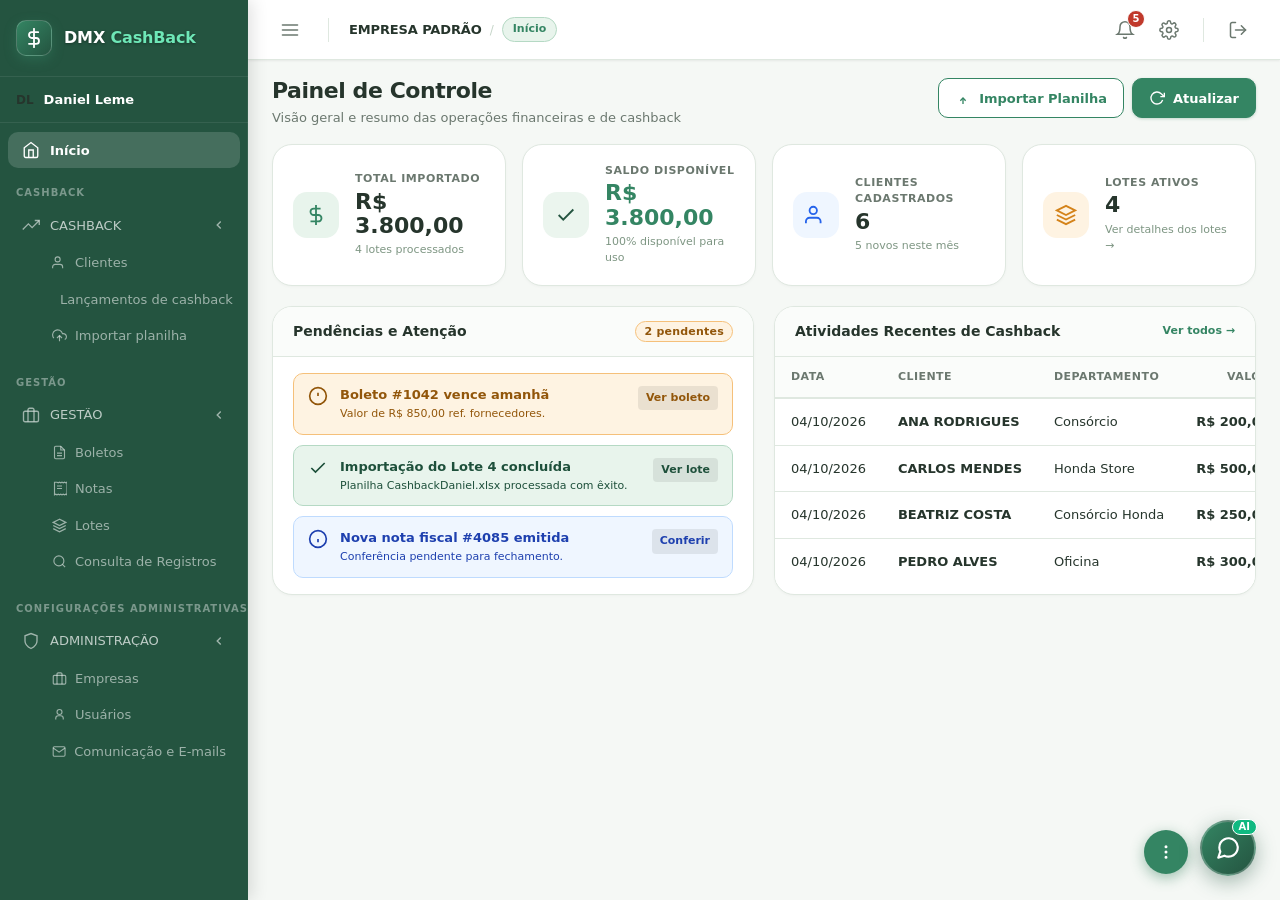
==== commit 7e6ff80b: "Add files via upload" ====
--- a/index.html
+++ b/index.html
@@ -1,2614 +1,2625 @@
-<!DOCTYPE html>
-<html lang="pt-BR">
-<head>
-  <meta charset="UTF-8" />
-  <meta name="viewport" content="width=device-width, initial-scale=1.0" />
-  <title>DMX CashBack — Sistema de Gestão</title>
-  <meta name="description" content="Plataforma de gestão de cashback DMX — controle de clientes, lançamentos, boletos, notas e lotes." />
-  <link rel="preconnect" href="https://fonts.googleapis.com" />
-  <link rel="preconnect" href="https://fonts.gstatic.com" crossorigin />
-  <link href="https://fonts.googleapis.com/css2?family=Manrope:wght@400;500;600;700;800&display=swap" rel="stylesheet" />
-  <link rel="stylesheet" href="css/tokens.css" />
-  <link rel="stylesheet" href="css/base.css" />
-  <link rel="stylesheet" href="css/layout.css" />
-  <link rel="stylesheet" href="css/components.css" />
-  <link rel="stylesheet" href="css/responsive.css" />
-</head>
-<body>
-
-<!-- ═══════════════════════════════════════════════════════
-     0. TELA DE AUTENTICAÇÃO (Login / Cadastro / Recuperação)
-═══════════════════════════════════════════════════════ -->
-<div class="auth-overlay" id="authOverlay" style="display: none;">
-  <div class="company-selector-bg-deco" aria-hidden="true">
-    <div class="deco-circle deco-circle--1"></div>
-    <div class="deco-circle deco-circle--2"></div>
-    <div class="deco-dollar">
-      <svg width="120" height="120" viewBox="0 0 24 24" fill="none" stroke="rgba(255,255,255,0.08)" stroke-width="1.2"><line x1="12" y1="1" x2="12" y2="23"/><path d="M17 5H9.5a3.5 3.5 0 000 7h5a3.5 3.5 0 010 7H6"/></svg>
-    </div>
-  </div>
-
-  <div class="auth-card">
-    
-    <!-- ── Visão de Login ── -->
-    <div id="authLoginView" style="display: flex; flex-direction: column; gap: 20px;">
-      <div class="auth-header">
-        <div class="auth-logo-badge">
-          <svg width="26" height="26" viewBox="0 0 24 24" fill="none" stroke="white" stroke-width="2.2" stroke-linecap="round"><line x1="12" y1="1" x2="12" y2="23"/><path d="M17 5H9.5a3.5 3.5 0 000 7h5a3.5 3.5 0 010 7H6"/></svg>
-        </div>
-        <h1 class="auth-title">DMX CashBack</h1>
-        <p class="auth-subtitle">Acesse sua conta para gerenciar o sistema</p>
-      </div>
-
-      <!-- Histórico local discreto de contas salvas -->
-      <div class="auth-saved-account" id="savedAccountBox" style="display: none;">
-        <div class="saved-account-user">
-          <div class="saved-avatar">DL</div>
-          <div>
-            <div class="saved-name" id="savedNameDisplay">Daniel Leme</div>
-            <div class="saved-email" id="savedEmailDisplay">leme@lemesys.com</div>
-          </div>
-        </div>
-        <div style="display: flex; gap: 8px; align-items: center;">
-          <button type="button" class="btn btn--ghost btn--sm" id="useAnotherAccount" style="font-size: 11px;">Outra conta</button>
-          <button type="button" class="saved-remove-btn" id="removeSavedAccount" title="Remover deste dispositivo">
-            <svg width="14" height="14" viewBox="0 0 24 24" fill="none" stroke="currentColor" stroke-width="2"><line x1="18" y1="6" x2="6" y2="18"/><line x1="6" y1="6" x2="18" y2="18"/></svg>
-          </button>
-        </div>
-      </div>
-
-      <!-- Formulário de Login -->
-      <form id="loginForm" style="display: flex; flex-direction: column; gap: 14px;">
-        <div class="input-group">
-          <label class="input-label" for="loginEmail">E-mail</label>
-          <input type="email" id="loginEmail" class="input" placeholder="seu.email@empresa.com" value="leme@lemesys.com" required autocomplete="username" />
-        </div>
-
-        <div class="input-group">
-          <label class="input-label" for="loginPassword">Senha</label>
-          <div class="password-input-wrap">
-            <input type="password" id="loginPassword" class="input" placeholder="••••••••" value="123456" required autocomplete="current-password" />
-            <button type="button" class="btn-toggle-pw" id="togglePasswordBtn" aria-label="Mostrar ou ocultar senha">
-              <svg width="16" height="16" viewBox="0 0 24 24" fill="none" stroke="currentColor" stroke-width="1.8"><path d="M1 12s4-8 11-8 11 8 11 8-4 8-11 8-11-8-11-8z"/><circle cx="12" cy="12" r="3"/></svg>
-            </button>
-          </div>
-        </div>
-
-        <div class="auth-form-footer">
-          <label style="display: flex; align-items: center; gap: 6px; cursor: pointer; user-select: none;">
-            <input type="checkbox" id="rememberAccount" checked />
-            <span>Lembrar neste dispositivo</span>
-          </label>
-          <a href="#" class="auth-link" id="linkGoToForgot">Esqueci minha senha</a>
-        </div>
-
-        <button type="submit" class="btn btn--primary btn--md" id="loginSubmitBtn" style="width: 100%; height: 42px; margin-top: 4px;">
-          Entrar
-        </button>
-      </form>
-
-      <div style="text-align: center; font-size: 13px; color: var(--color-text-secondary); border-top: 1px solid var(--neutral-100); padding-top: 14px;">
-        Não possui uma conta? <a href="#" class="auth-link" id="linkGoToRegister">Criar conta</a>
-      </div>
-      <div style="text-align: center; font-size: 12px; color: var(--color-text-secondary); margin-top: 6px;">
-        É um consumidor com cashback? <a href="login-cliente.html" class="auth-link" style="font-weight: 700;">Acessar Área do Cliente →</a>
-      </div>
-    </div>
-
-    <!-- ── Visão de Cadastro ── -->
-    <div id="authRegisterView" style="display: none; flex-direction: column; gap: 18px;">
-      <div class="auth-header">
-        <h2 class="auth-title" style="font-size: 20px;">Criar nova conta</h2>
-        <p class="auth-subtitle">Informe seus dados para solicitar acesso</p>
-      </div>
-
-      <form id="registerForm" style="display: flex; flex-direction: column; gap: 12px;">
-        <div class="input-group">
-          <label class="input-label">Nome completo <span class="required-mark">*</span></label>
-          <input type="text" id="regName" class="input" placeholder="Ex: Roberto Carlos" required autocomplete="name" />
-        </div>
-
-        <div class="input-group">
-          <label class="input-label">E-mail corporativo <span class="required-mark">*</span></label>
-          <input type="email" id="regEmail" class="input" placeholder="seu.email@empresa.com" required autocomplete="email" />
-        </div>
-
-        <div class="form-grid-2">
-          <div class="input-group">
-            <label class="input-label">Senha <span class="required-mark">*</span></label>
-            <input type="password" id="regPassword" class="input" placeholder="••••••••" required autocomplete="new-password" />
-          </div>
-          <div class="input-group">
-            <label class="input-label">Confirmar senha <span class="required-mark">*</span></label>
-            <input type="password" id="regPasswordConfirm" class="input" placeholder="••••••••" required autocomplete="new-password" />
-          </div>
-        </div>
-
-        <div class="input-group">
-          <label class="input-label">Empresa vinculada (opcional)</label>
-          <input type="text" id="regCompany" class="input" placeholder="Nome da empresa ou loja" />
-        </div>
-
-        <button type="submit" class="btn btn--primary btn--md" id="regSubmitBtn" style="width: 100%; margin-top: 8px;">
-          Cadastrar conta
-        </button>
-
-        <button type="button" class="btn btn--ghost btn--sm" id="linkBackToLoginFromReg" style="width: 100%;">
-          Voltar para o login
-        </button>
-      </form>
-    </div>
-
-    <!-- ── Visão de Esqueci a Senha ── -->
-    <div id="authForgotView" style="display: none; flex-direction: column; gap: 18px;">
-      <div class="auth-header">
-        <h2 class="auth-title" style="font-size: 20px;">Recuperar senha</h2>
-        <p class="auth-subtitle">Enviaremos um link de redefinição para o seu e-mail cadastrado</p>
-      </div>
-
-      <form id="forgotForm" style="display: flex; flex-direction: column; gap: 14px;">
-        <div class="input-group">
-          <label class="input-label">E-mail cadastrado <span class="required-mark">*</span></label>
-          <input type="email" class="input" placeholder="seu.email@empresa.com" required />
-        </div>
-
-        <button type="submit" class="btn btn--primary btn--md" style="width: 100%;">
-          Enviar instruções
-        </button>
-
-        <button type="button" class="btn btn--ghost btn--sm" id="linkBackToLoginFromForgot" style="width: 100%;">
-          Voltar para o login
-        </button>
-      </form>
-    </div>
-
-  </div>
-</div>
-
-<!-- ═══════════════════════════════════════════════════════
-     SELETOR DE EMPRESA (Pós-login para múltiplos acessos)
-═══════════════════════════════════════════════════════ -->
-<div class="company-selector-overlay" id="companySelectorOverlay" style="display: none;">
-  <div class="company-selector-bg-deco" aria-hidden="true">
-    <div class="deco-circle deco-circle--1"></div>
-    <div class="deco-circle deco-circle--2"></div>
-    <div class="deco-circle deco-circle--3"></div>
-  </div>
-
-  <div class="company-selector-card">
-    <div class="company-selector-header">
-      <div class="brand-mark-large">
-        <svg width="28" height="28" viewBox="0 0 24 24" fill="none" stroke="white" stroke-width="2.2" stroke-linecap="round"><line x1="12" y1="1" x2="12" y2="23"/><path d="M17 5H9.5a3.5 3.5 0 000 7h5a3.5 3.5 0 010 7H6"/></svg>
-      </div>
-      <div class="company-selector-title-wrap">
-        <h2 class="company-selector-title">Selecione a empresa</h2>
-        <p class="company-selector-subtitle">Escolha a unidade que deseja gerenciar agora</p>
-      </div>
-    </div>
-
-    <div class="company-selector-search-wrap">
-      <div class="input-search-wrap">
-        <span class="input-search-icon">
-          <svg width="16" height="16" viewBox="0 0 24 24" fill="none" stroke="currentColor" stroke-width="1.8"><circle cx="11" cy="11" r="8"/><line x1="21" y1="21" x2="16.65" y2="16.65"/></svg>
-        </span>
-        <input type="text" id="companySearch" class="input input-search" placeholder="Pesquisar empresa autorizada..." autocomplete="off" />
-      </div>
-    </div>
-
-    <div class="company-list" id="companyList">
-      <div class="company-item company-item--selected" data-company="EMPRESA PADRÃO">
-        <div class="company-avatar company-avatar--ep">EP</div>
-        <span class="company-name">EMPRESA PADRÃO</span>
-        <span class="company-check">
-          <svg width="16" height="16" viewBox="0 0 24 24" fill="none" stroke="currentColor" stroke-width="2.5"><polyline points="20 6 9 17 4 12"/></svg>
-        </span>
-      </div>
-      <div class="company-item" data-company="DMX MARKETING">
-        <div class="company-avatar company-avatar--dm">DM</div>
-        <span class="company-name">DMX MARKETING</span>
-        <span class="company-check">
-          <svg width="16" height="16" viewBox="0 0 24 24" fill="none" stroke="currentColor" stroke-width="2.5"><polyline points="20 6 9 17 4 12"/></svg>
-        </span>
-      </div>
-      <div class="company-item" data-company="ONLY TEST">
-        <div class="company-avatar company-avatar--ot">OT</div>
-        <span class="company-name">ONLY TEST: DO NOT USE!</span>
-        <span class="company-check">
-          <svg width="16" height="16" viewBox="0 0 24 24" fill="none" stroke="currentColor" stroke-width="2.5"><polyline points="20 6 9 17 4 12"/></svg>
-        </span>
-      </div>
-    </div>
-
-    <div class="company-selector-footer">
-      <button class="btn btn--ghost btn--sm" type="button" onclick="logout()">
-        <svg width="14" height="14" viewBox="0 0 24 24" fill="none" stroke="currentColor" stroke-width="2"><line x1="19" y1="12" x2="5" y2="12"/><polyline points="12 19 5 12 12 5"/></svg>
-        Trocar de conta
-      </button>
-      <button class="btn btn--primary btn--md" id="enterBtn" type="button">
-        Entrar na empresa
-        <svg width="16" height="16" viewBox="0 0 24 24" fill="none" stroke="currentColor" stroke-width="2"><line x1="5" y1="12" x2="19" y2="12"/><polyline points="12 5 19 12 12 19"/></svg>
-      </button>
-    </div>
-
-    <div class="company-selector-version">v.8.5.0.1 [default]</div>
-  </div>
-</div>
-
-<!-- ═══════════════════════════════════════════════════════
-     APP SHELL PRINCIPAL
-═══════════════════════════════════════════════════════ -->
-<div class="app-shell" id="app">
-
-  <!-- Sidebar Overlay (mobile) -->
-  <div class="sidebar-overlay" id="sidebarOverlay"></div>
-
-  <!-- ── SIDEBAR ────────────────────────────────────── -->
-  <aside class="sidebar" id="sidebar" role="navigation" aria-label="Menu principal">
-
-    <!-- Logo -->
-    <div class="sidebar-logo">
-      <div class="sidebar-logo-icon" aria-hidden="true">
-        <svg width="20" height="20" viewBox="0 0 24 24" fill="none" stroke="white" stroke-width="2.2" stroke-linecap="round"><line x1="12" y1="1" x2="12" y2="23"/><path d="M17 5H9.5a3.5 3.5 0 000 7h5a3.5 3.5 0 010 7H6"/></svg>
-      </div>
-      <div class="sidebar-logo-text">
-        <span class="sidebar-logo-brand">DMX <span style="color: #6EE7B7; font-weight: 800;">CashBack</span></span>
-      </div>
-    </div>
-
-    <!-- User Profile (Sem versão técnica, dinâmico por conta autenticada) -->
-    <div class="sidebar-profile">
-      <div class="sidebar-avatar" id="sidebarAvatarDisplay" aria-hidden="true">
-        <svg width="18" height="18" viewBox="0 0 24 24" fill="none" stroke="white" stroke-width="2"><path d="M20 21v-2a4 4 0 00-4-4H8a4 4 0 00-4 4v2"/><circle cx="12" cy="7" r="4"/></svg>
-      </div>
-      <div class="sidebar-profile-info">
-        <span class="sidebar-profile-name" id="sidebarUserName">Daniel Leme</span>
-      </div>
-    </div>
-
-    <!-- Navigation Groups -->
-    <nav class="sidebar-nav">
-
-      <!-- Início -->
-      <div class="nav-item nav-item--standalone nav-item--active" onclick="navigateTo('dashboard')" role="menuitem" tabindex="0" data-tooltip="Início">
-        <span class="nav-item-icon" aria-hidden="true">
-          <svg width="18" height="18" viewBox="0 0 24 24" fill="none" stroke="currentColor" stroke-width="1.8"><path d="M3 9l9-7 9 7v11a2 2 0 01-2 2H5a2 2 0 01-2-2z"/><polyline points="9 22 9 12 15 12 15 22"/></svg>
-        </span>
-        <span class="nav-item-label">Início</span>
-      </div>
-
-      <!-- CASHBACK Group -->
-      <div class="nav-group">
-        <div class="nav-group-label">Cashback</div>
-        <div class="nav-item nav-item--open" data-nav-group="cashback" role="button" tabindex="0" data-tooltip="CASHBACK">
-          <span class="nav-item-icon" aria-hidden="true">
-            <svg width="18" height="18" viewBox="0 0 24 24" fill="none" stroke="currentColor" stroke-width="1.8"><polyline points="23 6 13.5 15.5 8.5 10.5 1 18"/><polyline points="17 6 23 6 23 12"/></svg>
-          </span>
-          <span class="nav-item-label">CASHBACK</span>
-          <span class="nav-item-chevron" aria-hidden="true">
-            <svg width="14" height="14" viewBox="0 0 24 24" fill="none" stroke="currentColor" stroke-width="2.5"><polyline points="6 9 12 15 18 9"/></svg>
-          </span>
-        </div>
-        <div class="nav-submenu nav-submenu--open" id="submenu-cashback">
-          <div class="nav-subitem" data-nav-page="clientes" role="menuitem" tabindex="0">
-            <svg width="15" height="15" viewBox="0 0 24 24" fill="none" stroke="currentColor" stroke-width="1.8"><path d="M17 21v-2a4 4 0 00-4-4H5a4 4 0 00-4 4v2"/><circle cx="9" cy="7" r="4"/></svg>
-            Clientes
-          </div>
-          <div class="nav-subitem" data-nav-page="lancamentos" role="menuitem" tabindex="0">
-            <svg width="15" height="15" viewBox="0 0 24 24" fill="none" stroke="currentColor" stroke-width="1.8"><line x1="12" y1="1" x2="12" y2="23"/><path d="M17 5H9.5a3.5 3.5 0 000 7h5a3.5 3.5 0 010 7H6"/></svg>
-            Lançamentos de cashback
-          </div>
-          <div class="nav-subitem" data-nav-page="importar" role="menuitem" tabindex="0">
-            <svg width="15" height="15" viewBox="0 0 24 24" fill="none" stroke="currentColor" stroke-width="1.8"><polyline points="16 16 12 12 8 16"/><line x1="12" y1="12" x2="12" y2="21"/><path d="M20.39 18.39A5 5 0 0018 9h-1.26A8 8 0 103 16.3"/></svg>
-            Importar planilha
-          </div>
-        </div>
-      </div>
-
-      <!-- GESTÃO Group -->
-      <div class="nav-group">
-        <div class="nav-group-label">Gestão</div>
-        <div class="nav-item nav-item--open" data-nav-group="gestao" role="button" tabindex="0" data-tooltip="GESTÃO">
-          <span class="nav-item-icon" aria-hidden="true">
-            <svg width="18" height="18" viewBox="0 0 24 24" fill="none" stroke="currentColor" stroke-width="1.8"><rect x="2" y="7" width="20" height="14" rx="2"/><path d="M16 21V5a2 2 0 00-2-2h-4a2 2 0 00-2 2v16"/></svg>
-          </span>
-          <span class="nav-item-label">GESTÃO</span>
-          <span class="nav-item-chevron" aria-hidden="true">
-            <svg width="14" height="14" viewBox="0 0 24 24" fill="none" stroke="currentColor" stroke-width="2.5"><polyline points="6 9 12 15 18 9"/></svg>
-          </span>
-        </div>
-        <div class="nav-submenu nav-submenu--open" id="submenu-gestao">
-          <div class="nav-subitem" data-nav-page="boletos" role="menuitem" tabindex="0">
-            <svg width="15" height="15" viewBox="0 0 24 24" fill="none" stroke="currentColor" stroke-width="1.8"><path d="M14 2H6a2 2 0 00-2 2v16a2 2 0 002 2h12a2 2 0 002-2V8z"/><polyline points="14 2 14 8 20 8"/><line x1="16" y1="13" x2="8" y2="13"/><line x1="16" y1="17" x2="8" y2="17"/></svg>
-            Boletos
-          </div>
-          <div class="nav-subitem" data-nav-page="notas" role="menuitem" tabindex="0">
-            <svg width="15" height="15" viewBox="0 0 24 24" fill="none" stroke="currentColor" stroke-width="1.8"><path d="M4 2v20l2-1 2 1 2-1 2 1 2-1 2 1 2-1 2 1 2-1 2 1V2l-2 1-2-1-2 1-2-1-2 1-2-1-2 1-2-1z"/><line x1="8" y1="8" x2="16" y2="8"/><line x1="8" y1="12" x2="16" y2="12"/></svg>
-            Notas
-          </div>
-          <div class="nav-subitem" data-nav-page="lotes" role="menuitem" tabindex="0">
-            <svg width="15" height="15" viewBox="0 0 24 24" fill="none" stroke="currentColor" stroke-width="1.8"><polygon points="12 2 2 7 12 12 22 7 12 2"/><polyline points="2 17 12 22 22 17"/><polyline points="2 12 12 17 22 12"/></svg>
-            Lotes
-          </div>
-          <div class="nav-subitem" data-nav-page="consulta-registros" role="menuitem" tabindex="0">
-            <svg width="15" height="15" viewBox="0 0 24 24" fill="none" stroke="currentColor" stroke-width="1.8"><circle cx="11" cy="11" r="8"/><line x1="21" y1="21" x2="16.65" y2="16.65"/></svg>
-            Consulta de Registros
-          </div>
-        </div>
-      </div>
-
-      <!-- CONFIGURAÇÕES ADMINISTRATIVAS (Restrito a Administradores) -->
-      <div class="nav-group admin-only" id="navGroupAdmin">
-        <div class="nav-group-label">Configurações Administrativas</div>
-        <div class="nav-item nav-item--open" data-nav-group="config-admin" role="button" tabindex="0" data-tooltip="ADMINISTRAÇÃO">
-          <span class="nav-item-icon" aria-hidden="true">
-            <svg width="18" height="18" viewBox="0 0 24 24" fill="none" stroke="currentColor" stroke-width="1.8"><path d="M12 22s8-4 8-10V5l-8-3-8 3v7c0 6 8 10 8 10z"/></svg>
-          </span>
-          <span class="nav-item-label">ADMINISTRAÇÃO</span>
-          <span class="nav-item-chevron" aria-hidden="true">
-            <svg width="14" height="14" viewBox="0 0 24 24" fill="none" stroke="currentColor" stroke-width="2.5"><polyline points="6 9 12 15 18 9"/></svg>
-          </span>
-        </div>
-        <div class="nav-submenu nav-submenu--open" id="submenu-config-admin">
-          <div class="nav-subitem" data-nav-page="empresas" role="menuitem" tabindex="0">
-            <svg width="15" height="15" viewBox="0 0 24 24" fill="none" stroke="currentColor" stroke-width="1.8"><rect x="2" y="7" width="20" height="14" rx="2"/><path d="M16 21V5a2 2 0 00-2-2h-4a2 2 0 00-2 2v16"/></svg>
-            Empresas
-          </div>
-          <div class="nav-subitem" data-nav-page="usuarios" role="menuitem" tabindex="0">
-            <svg width="15" height="15" viewBox="0 0 24 24" fill="none" stroke="currentColor" stroke-width="1.8"><circle cx="12" cy="8" r="4"/><path d="M6 20v-2a4 4 0 014-4h4a4 4 0 014 4v2"/></svg>
-            Usuários
-          </div>
-          <div class="nav-subitem" data-nav-page="comunicacao" role="menuitem" tabindex="0">
-            <svg width="15" height="15" viewBox="0 0 24 24" fill="none" stroke="currentColor" stroke-width="1.8"><path d="M4 4h16c1.1 0 2 .9 2 2v12c0 1.1-.9 2-2 2H4c-1.1 0-2-.9-2-2V6c0-1.1.9-2 2-2z"/><polyline points="22 6 12 13 2 6"/></svg>
-            Comunicação e E-mails
-          </div>
-        </div>
-      </div>
-
-    </nav>
-  </aside>
-  <!-- /SIDEBAR -->
-
-  <!-- ── MAIN CONTENT ──────────────────────────────── -->
-  <div class="main-content" id="mainContent">
-
-    <!-- TOPBAR -->
-    <header class="topbar" role="banner">
-      <button class="topbar-toggle" id="topbarToggle" aria-label="Alternar menu">
-        <svg width="20" height="20" viewBox="0 0 24 24" fill="none" stroke="currentColor" stroke-width="2" stroke-linecap="round"><line x1="3" y1="6" x2="21" y2="6"/><line x1="3" y1="12" x2="21" y2="12"/><line x1="3" y1="18" x2="21" y2="18"/></svg>
-      </button>
-
-      <div class="topbar-divider" aria-hidden="true"></div>
-
-      <!-- Empresa e Rota Atual (Navegação Integrada e Compacta) -->
-      <div class="topbar-company">
-        <span class="topbar-company-name" id="companyNameDisplay">EMPRESA PADRÃO</span>
-        <span class="topbar-breadcrumb-sep" aria-hidden="true">/</span>
-        <span class="topbar-breadcrumb-current" id="topbarCurrentPage">Início</span>
-      </div>
-
-      <div class="topbar-spacer"></div>
-
-      <!-- Topbar Actions -->
-      <div class="topbar-actions" style="position: relative; display: flex; align-items: center; gap: 8px;">
-
-        <!-- Notificações -->
-        <button class="topbar-action-btn" id="topbarNotifBtn" aria-label="Notificações" title="Central de Notificações">
-          <svg width="20" height="20" viewBox="0 0 24 24" fill="none" stroke="currentColor" stroke-width="1.8" stroke-linecap="round"><path d="M18 8A6 6 0 006 8c0 7-3 9-3 9h18s-3-2-3-9"/><path d="M13.73 21a2 2 0 01-3.46 0"/></svg>
-          <span class="notification-badge" id="notifBadge">5</span>
-        </button>
-
-        <!-- Central de Notificações Painel Flutuante -->
-        <div class="notifications-panel" id="notificationsPanel">
-          <div class="notifications-header">
-            <div class="notifications-title-wrap">
-              <span class="notifications-title">Notificações</span>
-              <span class="notif-unread-count" id="notifPanelCount">5 não lidas</span>
-            </div>
-            <button type="button" class="notif-mark-read-btn" id="notifMarkAllBtn">Marcar todas como lidas</button>
-          </div>
-
-          <div class="notifications-tabs">
-            <button type="button" class="notif-tab notif-tab--active" data-category="all">Todas</button>
-            <button type="button" class="notif-tab" data-category="unread">Não lidas</button>
-            <button type="button" class="notif-tab" data-category="cashback">Cashback</button>
-            <button type="button" class="notif-tab" data-category="import">Importação</button>
-            <button type="button" class="notif-tab" data-category="financial">Financeiro</button>
-          </div>
-
-          <div class="notifications-list" id="notifList"></div>
-        </div>
-
-        <!-- Configurações Gerais da Conta (Engrenagem) -->
-        <button class="topbar-action-btn" id="topbarSettingsBtn" aria-label="Configurações da conta" title="Configurações da Conta">
-          <svg width="20" height="20" viewBox="0 0 24 24" fill="none" stroke="currentColor" stroke-width="1.8" stroke-linecap="round"><circle cx="12" cy="12" r="3"/><path d="M19.4 15a1.65 1.65 0 00.33 1.82l.06.06a2 2 0 010 2.83 2 2 0 01-2.83 0l-.06-.06a1.65 1.65 0 00-1.82-.33 1.65 1.65 0 00-1 1.51V21a2 2 0 01-4 0v-.09A1.65 1.65 0 009 19.4a1.65 1.65 0 00-1.82.33l-.06.06a2 2 0 01-2.83-2.83l.06-.06A1.65 1.65 0 004.68 15a1.65 1.65 0 00-1.51-1H3a2 2 0 010-4h.09A1.65 1.65 0 004.6 9a1.65 1.65 0 00-.33-1.82l-.06-.06a2 2 0 012.83-2.83l.06.06A1.65 1.65 0 009 4.68a1.65 1.65 0 001-1.51V3a2 2 0 014 0v.09a1.65 1.65 0 001 1.51 1.65 1.65 0 001.82-.33l.06-.06a2 2 0 012.83 2.83l-.06.06A1.65 1.65 0 0019.4 9a1.65 1.65 0 001.51 1H21a2 2 0 010 4h-.09a1.65 1.65 0 00-1.51 1z"/></svg>
-        </button>
-
-        <div class="topbar-divider" aria-hidden="true"></div>
-
-        <!-- Logout -->
-        <button class="topbar-action-btn topbar-action-btn--logout" aria-label="Sair da conta" title="Sair / Trocar de Conta" onclick="logout()">
-          <svg width="20" height="20" viewBox="0 0 24 24" fill="none" stroke="currentColor" stroke-width="1.8" stroke-linecap="round"><path d="M9 21H5a2 2 0 01-2-2V5a2 2 0 012-2h4"/><polyline points="16 17 21 12 16 7"/><line x1="21" y1="12" x2="9" y2="12"/></svg>
-        </button>
-      </div>
-    </header>
-
-    <!-- PAGE WRAPPER -->
-    <main class="page-wrapper" role="main">
-
-      <!-- ─── SCREEN 1: DASHBOARD RESUMIDO (Início) ────────── -->
-      <div class="screen screen--active" id="screen-dashboard">
-        <div class="page-content">
-          <div class="page-header">
-            <div>
-              <h1 class="page-title">Painel de Controle</h1>
-              <p class="page-subtitle">Visão geral e resumo das operações financeiras e de cashback</p>
-            </div>
-            <div style="display: flex; gap: 8px;">
-              <button class="btn btn--secondary btn--md" onclick="navigateTo('importar')">
-                <svg width="16" height="16" viewBox="0 0 24 24" fill="none" stroke="currentColor" stroke-width="2"><polyline points="16 16 12 12 8 16"/><line x1="12" y1="12" x2="12" y2="21"/></svg>
-                Importar Planilha
-              </button>
-              <button class="btn btn--primary btn--md" data-action="refresh">
-                <svg width="16" height="16" viewBox="0 0 24 24" fill="none" stroke="currentColor" stroke-width="2"><polyline points="23 4 23 10 17 10"/><path d="M20.49 15a9 9 0 11-2.12-9.36L23 10"/></svg>
-                Atualizar
-              </button>
-            </div>
-          </div>
-
-          <!-- Métricas Resumidas em Destaque -->
-          <div class="dashboard-metrics-grid">
-            <div class="dashboard-metric-card">
-              <div class="metric-card-icon" style="background: #E8F4EC; color: #348563;">
-                <svg width="22" height="22" viewBox="0 0 24 24" fill="none" stroke="currentColor" stroke-width="2"><line x1="12" y1="1" x2="12" y2="23"/><path d="M17 5H9.5a3.5 3.5 0 000 7h5a3.5 3.5 0 010 7H6"/></svg>
-              </div>
-              <div class="metric-card-info">
-                <span class="metric-card-label">Total Importado</span>
-                <span class="metric-card-val">R$ 3.800,00</span>
-                <span class="metric-card-meta">4 lotes processados</span>
-              </div>
-            </div>
-
-            <div class="dashboard-metric-card">
-              <div class="metric-card-icon" style="background: #EBF5EE; color: #245440;">
-                <svg width="22" height="22" viewBox="0 0 24 24" fill="none" stroke="currentColor" stroke-width="2"><polyline points="20 6 9 17 4 12"/></svg>
-              </div>
-              <div class="metric-card-info">
-                <span class="metric-card-label">Saldo Disponível</span>
-                <span class="metric-card-val" style="color: #348563;">R$ 3.800,00</span>
-                <span class="metric-card-meta">100% disponível para uso</span>
-              </div>
-            </div>
-
-            <div class="dashboard-metric-card" onclick="navigateTo('clientes')" style="cursor: pointer;">
-              <div class="metric-card-icon" style="background: #EFF6FF; color: #2563EB;">
-                <svg width="22" height="22" viewBox="0 0 24 24" fill="none" stroke="currentColor" stroke-width="2"><path d="M17 21v-2a4 4 0 00-4-4H5a4 4 0 00-4 4v2"/><circle cx="9" cy="7" r="4"/></svg>
-              </div>
-              <div class="metric-card-info">
-                <span class="metric-card-label">Clientes Cadastrados</span>
-                <span class="metric-card-val">6</span>
-                <span class="metric-card-meta">5 novos neste mês</span>
-              </div>
-            </div>
-
-            <div class="dashboard-metric-card" onclick="navigateTo('lotes')" style="cursor: pointer;">
-              <div class="metric-card-icon" style="background: #FEF3E2; color: #D4831A;">
-                <svg width="22" height="22" viewBox="0 0 24 24" fill="none" stroke="currentColor" stroke-width="2"><polygon points="12 2 2 7 12 12 22 7 12 2"/><polyline points="2 17 12 22 22 17"/><polyline points="2 12 12 17 22 12"/></svg>
-              </div>
-              <div class="metric-card-info">
-                <span class="metric-card-label">Lotes Ativos</span>
-                <span class="metric-card-val">4</span>
-                <span class="metric-card-meta">Ver detalhes dos lotes &rarr;</span>
-              </div>
-            </div>
-          </div>
-
-          <!-- Grade de duas colunas: Pendências e Últimas Atividades -->
-          <div class="dashboard-two-col">
-            
-            <!-- Coluna 1: Pendências e Alertas -->
-            <div class="dashboard-panel-card">
-              <div class="dashboard-panel-header">
-                <span class="dashboard-panel-title">Pendências e Atenção</span>
-                <span class="badge badge--warning">2 pendentes</span>
-              </div>
-              <div class="dashboard-alerts-list">
-                <div class="dashboard-alert-item dashboard-alert-item--warning">
-                  <svg width="20" height="20" viewBox="0 0 24 24" fill="none" stroke="currentColor" stroke-width="2" style="flex-shrink:0"><circle cx="12" cy="12" r="10"/><line x1="12" y1="8" x2="12" y2="12"/><line x1="12" y1="16" x2="12.01" y2="16"/></svg>
-                  <div class="dashboard-alert-text">
-                    <strong>Boleto #1042 vence amanhã</strong>
-                    <div style="font-size: 11px; margin-top: 2px;">Valor de R$ 850,00 ref. fornecedores.</div>
-                  </div>
-                  <button class="dashboard-alert-btn" onclick="navigateTo('boletos')">Ver boleto</button>
-                </div>
-
-                <div class="dashboard-alert-item dashboard-alert-item--success">
-                  <svg width="20" height="20" viewBox="0 0 24 24" fill="none" stroke="currentColor" stroke-width="2" style="flex-shrink:0"><polyline points="20 6 9 17 4 12"/></svg>
-                  <div class="dashboard-alert-text">
-                    <strong>Importação do Lote 4 concluída</strong>
-                    <div style="font-size: 11px; margin-top: 2px;">Planilha CashbackDaniel.xlsx processada com êxito.</div>
-                  </div>
-                  <button class="dashboard-alert-btn" onclick="navigateTo('lotes')">Ver lote</button>
-                </div>
-
-                <div class="dashboard-alert-item dashboard-alert-item--info">
-                  <svg width="20" height="20" viewBox="0 0 24 24" fill="none" stroke="currentColor" stroke-width="2" style="flex-shrink:0"><circle cx="12" cy="12" r="10"/><line x1="12" y1="16" x2="12" y2="12"/><line x1="12" y1="8" x2="12.01" y2="8"/></svg>
-                  <div class="dashboard-alert-text">
-                    <strong>Nova nota fiscal #4085 emitida</strong>
-                    <div style="font-size: 11px; margin-top: 2px;">Conferência pendente para fechamento.</div>
-                  </div>
-                  <button class="dashboard-alert-btn" onclick="navigateTo('notas')">Conferir</button>
-                </div>
-              </div>
-            </div>
-
-            <!-- Coluna 2: Últimas Movimentações -->
-            <div class="dashboard-panel-card">
-              <div class="dashboard-panel-header">
-                <span class="dashboard-panel-title">Atividades Recentes de Cashback</span>
-                <a href="#" class="dashboard-panel-action" onclick="navigateTo('lancamentos')">Ver todos &rarr;</a>
-              </div>
-              <div style="overflow-x: auto;">
-                <table class="data-table" style="font-size: 13px;">
-                  <thead>
-                    <tr>
-                      <th>Data</th>
-                      <th>Cliente</th>
-                      <th>Departamento</th>
-                      <th class="th-right">Valor</th>
-                    </tr>
-                  </thead>
-                  <tbody>
-                    <tr>
-                      <td class="td-code">04/10/2026</td>
-                      <td><strong>ANA RODRIGUES</strong></td>
-                      <td>Consórcio</td>
-                      <td class="td-monetary">R$ 200,00</td>
-                    </tr>
-                    <tr>
-                      <td class="td-code">04/10/2026</td>
-                      <td><strong>CARLOS MENDES</strong></td>
-                      <td>Honda Store</td>
-                      <td class="td-monetary">R$ 500,00</td>
-                    </tr>
-                    <tr>
-                      <td class="td-code">04/10/2026</td>
-                      <td><strong>BEATRIZ COSTA</strong></td>
-                      <td>Consórcio Honda</td>
-                      <td class="td-monetary">R$ 250,00</td>
-                    </tr>
-                    <tr>
-                      <td class="td-code">04/10/2026</td>
-                      <td><strong>PEDRO ALVES</strong></td>
-                      <td>Oficina</td>
-                      <td class="td-monetary">R$ 300,00</td>
-                    </tr>
-                  </tbody>
-                </table>
-              </div>
-            </div>
-
-          </div>
-        </div>
-      </div>
-      <!-- /SCREEN DASHBOARD -->
-
-      <!-- ─── SCREEN 2: CLIENTES (Simplificada) ────────────── -->
-      <div class="screen" id="screen-clientes">
-        <div class="page-content">
-          <div class="page-header">
-            <div>
-              <h1 class="page-title">Clientes</h1>
-              <p class="page-subtitle">Gerencie os clientes e seus saldos acumulados de cashback</p>
-            </div>
-            <div style="display: flex; gap: 8px; align-items: center;">
-              <button class="btn btn--primary btn--md" id="btnNovoCliente">
-                <svg width="16" height="16" viewBox="0 0 24 24" fill="none" stroke="currentColor" stroke-width="2.2"><line x1="12" y1="5" x2="12" y2="19"/><line x1="5" y1="12" x2="19" y2="12"/></svg>
-                Novo cliente
-              </button>
-            </div>
-          </div>
-
-          <div class="content-card">
-            <!-- Barra de Filtros e Pesquisa Simples -->
-            <div style="padding: 14px 18px; border-bottom: 1px solid var(--color-border); display: flex; justify-content: space-between; align-items: center; flex-wrap: wrap; gap: 12px; background: #FAFCFA;">
-              <div class="table-filter-bar" style="margin-bottom: 0;">
-                <button type="button" class="filter-chip filter-chip--active" data-filter="all">Todos (6)</button>
-                <button type="button" class="filter-chip" data-filter="active">Ativos (6)</button>
-                <button type="button" class="filter-chip" data-filter="with-balance">Com Saldo</button>
-              </div>
-
-              <div class="input-search-wrap input-search-wrap--sm" style="width: 260px;">
-                <span class="input-search-icon">
-                  <svg width="14" height="14" viewBox="0 0 24 24" fill="none" stroke="currentColor" stroke-width="2"><circle cx="11" cy="11" r="8"/><line x1="21" y1="21" x2="16.65" y2="16.65"/></svg>
-                </span>
-                <input type="text" class="input input-search" placeholder="Pesquisar cliente ou CPF..." />
-              </div>
-            </div>
-
-            <!-- Tabela de Clientes -->
-            <div class="table-area" id="tableClientes">
-              <div class="table-wrapper">
-                <table class="data-table" aria-label="Lista de clientes">
-                  <thead>
-                    <tr>
-                      <th scope="col" style="width:60px">Código</th>
-                      <th scope="col">Nome</th>
-                      <th scope="col">CPF</th>
-                      <th scope="col">Celular</th>
-                      <th scope="col">E-Mail</th>
-                      <th scope="col" class="th-right">Saldo Cashback</th>
-                      <th scope="col" style="width:70px; text-align:center">Situação</th>
-                      <th scope="col" class="th-right" style="width: 140px;">Ações</th>
-                    </tr>
-                  </thead>
-                  <tbody>
-                    <tr>
-                      <td data-label="Código" class="td-code">1</td>
-                      <td data-label="Nome"><strong>ANA RODRIGUES</strong></td>
-                      <td data-label="CPF">123.456.789-00</td>
-                      <td data-label="Celular">(11) 99999-0001</td>
-                      <td data-label="E-Mail">ana.rodrigues@email.com</td>
-                      <td data-label="Saldo" class="td-monetary">1.400,00</td>
-                      <td data-label="Situação" class="td-center"><span class="badge badge--success">SIM</span></td>
-                      <td data-label="Ações" class="td-right">
-                        <button class="btn-table-action" onclick="showToast('Visualizando Ana Rodrigues', 'info')">
-                          <svg width="14" height="14" viewBox="0 0 24 24" fill="none" stroke="currentColor" stroke-width="1.8"><path d="M1 12s4-8 11-8 11 8 11 8-4 8-11 8-11-8-11-8z"/><circle cx="12" cy="12" r="3"/></svg>
-                          Ver
-                        </button>
-                        <button class="btn-table-action btn-table-action--edit" onclick="showToast('Editando Ana Rodrigues', 'info')">
-                          <svg width="14" height="14" viewBox="0 0 24 24" fill="none" stroke="currentColor" stroke-width="1.8"><path d="M11 4H4a2 2 0 00-2 2v14a2 2 0 002 2h14a2 2 0 002-2v-7"/><path d="M18.5 2.5a2.121 2.121 0 013 3L12 15l-4 1 1-4 9.5-9.5z"/></svg>
-                        </button>
-                        <button class="btn-table-action btn-table-action--delete" onclick="confirmDelete('cliente', 'Ana Rodrigues')">
-                          <svg width="14" height="14" viewBox="0 0 24 24" fill="none" stroke="currentColor" stroke-width="1.8"><polyline points="3 6 5 6 21 6"/><path d="M19 6l-1 14a2 2 0 01-2 2H8a2 2 0 01-2-2L5 6"/></svg>
-                        </button>
-                      </td>
-                    </tr>
-                    <tr>
-                      <td data-label="Código" class="td-code">2</td>
-                      <td data-label="Nome"><strong>CARLOS MENDES</strong></td>
-                      <td data-label="CPF">987.654.321-00</td>
-                      <td data-label="Celular">(11) 99999-0002</td>
-                      <td data-label="E-Mail">carlos.mendes@email.com</td>
-                      <td data-label="Saldo" class="td-monetary">1.000,00</td>
-                      <td data-label="Situação" class="td-center"><span class="badge badge--success">SIM</span></td>
-                      <td data-label="Ações" class="td-right">
-                        <button class="btn-table-action" onclick="showToast('Visualizando Carlos Mendes', 'info')">Ver</button>
-                        <button class="btn-table-action btn-table-action--edit" onclick="showToast('Editando Carlos Mendes', 'info')">Editar</button>
-                        <button class="btn-table-action btn-table-action--delete" onclick="confirmDelete('cliente', 'Carlos Mendes')">Excluir</button>
-                      </td>
-                    </tr>
-                    <tr>
-                      <td data-label="Código" class="td-code">3</td>
-                      <td data-label="Nome"><strong>BEATRIZ COSTA</strong></td>
-                      <td data-label="CPF">—</td>
-                      <td data-label="Celular">—</td>
-                      <td data-label="E-Mail">—</td>
-                      <td data-label="Saldo" class="td-monetary">500,00</td>
-                      <td data-label="Situação" class="td-center"><span class="badge badge--success">SIM</span></td>
-                      <td data-label="Ações" class="td-right">
-                        <button class="btn-table-action">Ver</button>
-                        <button class="btn-table-action btn-table-action--edit">Editar</button>
-                        <button class="btn-table-action btn-table-action--delete" onclick="confirmDelete('cliente', 'Beatriz Costa')">Excluir</button>
-                      </td>
-                    </tr>
-                    <tr>
-                      <td data-label="Código" class="td-code">4</td>
-                      <td data-label="Nome"><strong>MARCOS SILVA</strong></td>
-                      <td data-label="CPF">—</td>
-                      <td data-label="Celular">—</td>
-                      <td data-label="E-Mail">—</td>
-                      <td data-label="Saldo" class="td-monetary">200,00</td>
-                      <td data-label="Situação" class="td-center"><span class="badge badge--success">SIM</span></td>
-                      <td data-label="Ações" class="td-right">
-                        <button class="btn-table-action">Ver</button>
-                        <button class="btn-table-action btn-table-action--edit">Editar</button>
-                        <button class="btn-table-action btn-table-action--delete" onclick="confirmDelete('cliente', 'Marcos Silva')">Excluir</button>
-                      </td>
-                    </tr>
-                    <tr>
-                      <td data-label="Código" class="td-code">5</td>
-                      <td data-label="Nome"><strong>FERNANDA LIMA</strong></td>
-                      <td data-label="CPF">—</td>
-                      <td data-label="Celular">—</td>
-                      <td data-label="E-Mail">—</td>
-                      <td data-label="Saldo" class="td-monetary">300,00</td>
-                      <td data-label="Situação" class="td-center"><span class="badge badge--success">SIM</span></td>
-                      <td data-label="Ações" class="td-right">
-                        <button class="btn-table-action">Ver</button>
-                        <button class="btn-table-action btn-table-action--edit">Editar</button>
-                        <button class="btn-table-action btn-table-action--delete" onclick="confirmDelete('cliente', 'Fernanda Lima')">Excluir</button>
-                      </td>
-                    </tr>
-                    <tr>
-                      <td data-label="Código" class="td-code">6</td>
-                      <td data-label="Nome"><strong>PEDRO ALVES</strong></td>
-                      <td data-label="CPF">—</td>
-                      <td data-label="Celular">—</td>
-                      <td data-label="E-Mail">—</td>
-                      <td data-label="Saldo" class="td-monetary">600,00</td>
-                      <td data-label="Situação" class="td-center"><span class="badge badge--success">SIM</span></td>
-                      <td data-label="Ações" class="td-right">
-                        <button class="btn-table-action">Ver</button>
-                        <button class="btn-table-action btn-table-action--edit">Editar</button>
-                        <button class="btn-table-action btn-table-action--delete" onclick="confirmDelete('cliente', 'Pedro Alves')">Excluir</button>
-                      </td>
-                    </tr>
-                  </tbody>
-                </table>
-              </div>
-            </div>
-
-            <!-- Paginação -->
-            <div class="pagination">
-              <span class="page-info">Mostrando 6 de 6 clientes</span>
-              <button class="page-btn page-btn--refresh" data-action="refresh" title="Atualizar">
-                <svg width="14" height="14" viewBox="0 0 24 24" fill="none" stroke="currentColor" stroke-width="2"><polyline points="23 4 23 10 17 10"/><path d="M20.49 15a9 9 0 11-2.12-9.36L23 10"/></svg>
-              </button>
-            </div>
-          </div>
-        </div>
-      </div>
-      <!-- /SCREEN CLIENTES -->
-
-      <!-- ─── SCREEN 3: LANÇAMENTOS DE CASHBACK ───────────── -->
-      <div class="screen" id="screen-lancamentos">
-        <div class="page-content">
-          <div class="page-header">
-            <div>
-              <h1 class="page-title">Lançamentos de cashback</h1>
-              <p class="page-subtitle">Registro das movimentações de cashback geradas ou utilizadas</p>
-            </div>
-            <button class="btn btn--primary btn--md" id="btnNovoLancamento">
-              <svg width="16" height="16" viewBox="0 0 24 24" fill="none" stroke="currentColor" stroke-width="2.2"><line x1="12" y1="5" x2="12" y2="19"/><line x1="5" y1="12" x2="19" y2="12"/></svg>
-              Novo lançamento
-            </button>
-          </div>
-
-          <div class="content-card">
-            <!-- Barra de Filtros e Pesquisa -->
-            <div style="padding: 14px 18px; border-bottom: 1px solid var(--color-border); display: flex; justify-content: space-between; align-items: center; flex-wrap: wrap; gap: 12px; background: #FAFCFA;">
-              <div class="table-filter-bar" style="margin-bottom: 0;">
-                <button type="button" class="filter-chip filter-chip--active" data-filter="all">Todos (13)</button>
-                <button type="button" class="filter-chip" data-filter="disponivel">Disponível</button>
-                <button type="button" class="filter-chip" data-filter="utilizado">Utilizado</button>
-              </div>
-
-              <div class="input-search-wrap input-search-wrap--sm" style="width: 260px;">
-                <span class="input-search-icon">
-                  <svg width="14" height="14" viewBox="0 0 24 24" fill="none" stroke="currentColor" stroke-width="2"><circle cx="11" cy="11" r="8"/><line x1="21" y1="21" x2="16.65" y2="16.65"/></svg>
-                </span>
-                <input type="text" class="input input-search" placeholder="Pesquisar por cliente, produto..." />
-              </div>
-            </div>
-
-            <div class="table-area" id="tableLancamentos">
-              <div class="table-wrapper">
-                <table class="data-table" aria-label="Lançamentos de cashback">
-                  <thead>
-                    <tr>
-                      <th scope="col" style="width:60px">Código</th>
-                      <th scope="col" style="width:100px">Data</th>
-                      <th scope="col">Cliente</th>
-                      <th scope="col">Departamento</th>
-                      <th scope="col">Produto</th>
-                      <th scope="col" class="th-right">Valor</th>
-                      <th scope="col" style="width:110px">Status</th>
-                      <th scope="col" style="width:60px; text-align:center">Lote</th>
-                      <th scope="col" class="th-right" style="width:100px">Ações</th>
-                    </tr>
-                  </thead>
-                  <tbody>
-                    <tr><td data-label="Código" class="td-code">13</td><td data-label="Data">04/10/2026</td><td data-label="Cliente">ANA RODRIGUES</td><td data-label="Departamento">Consórcio</td><td data-label="Produto">Cota</td><td data-label="Valor" class="td-monetary">R$ 200,00</td><td data-label="Status"><span class="badge badge--status-disponivel">DISPONIVEL</span></td><td data-label="Lote" class="td-center td-code">4</td><td data-label="Ações" class="td-right"><button class="btn-table-action">Ver</button></td></tr>
-                    <tr><td data-label="Código" class="td-code">12</td><td data-label="Data">04/10/2026</td><td data-label="Cliente">ANA RODRIGUES</td><td data-label="Departamento">Honda Store</td><td data-label="Produto">Capacete/Boutique</td><td data-label="Valor" class="td-monetary">R$ 600,00</td><td data-label="Status"><span class="badge badge--status-disponivel">DISPONIVEL</span></td><td data-label="Lote" class="td-center td-code">4</td><td data-label="Ações" class="td-right"><button class="btn-table-action">Ver</button></td></tr>
-                    <tr><td data-label="Código" class="td-code">11</td><td data-label="Data">04/10/2026</td><td data-label="Cliente">ANA RODRIGUES</td><td data-label="Departamento">Honda Store</td><td data-label="Produto">Capacete/Boutique</td><td data-label="Valor" class="td-monetary">R$ 600,00</td><td data-label="Status"><span class="badge badge--status-disponivel">DISPONIVEL</span></td><td data-label="Lote" class="td-center td-code">3</td><td data-label="Ações" class="td-right"><button class="btn-table-action">Ver</button></td></tr>
-                    <tr><td data-label="Código" class="td-code">10</td><td data-label="Data">04/10/2026</td><td data-label="Cliente">PEDRO ALVES</td><td data-label="Departamento">Oficina</td><td data-label="Produto">Revisão/serviços</td><td data-label="Valor" class="td-monetary">R$ 300,00</td><td data-label="Status"><span class="badge badge--status-disponivel">DISPONIVEL</span></td><td data-label="Lote" class="td-center td-code">2</td><td data-label="Ações" class="td-right"><button class="btn-table-action">Ver</button></td></tr>
-                    <tr><td data-label="Código" class="td-code">9</td><td data-label="Data">04/10/2026</td><td data-label="Cliente">FERNANDA LIMA</td><td data-label="Departamento">Peças e Acessórios</td><td data-label="Produto">Mercadorias</td><td data-label="Valor" class="td-monetary">R$ 150,00</td><td data-label="Status"><span class="badge badge--status-disponivel">DISPONIVEL</span></td><td data-label="Lote" class="td-center td-code">2</td><td data-label="Ações" class="td-right"><button class="btn-table-action">Ver</button></td></tr>
-                    <tr><td data-label="Código" class="td-code">8</td><td data-label="Data">04/10/2026</td><td data-label="Cliente">MARCOS SILVA</td><td data-label="Departamento">Banco Honda</td><td data-label="Produto">Contrato Financ.</td><td data-label="Valor" class="td-monetary">R$ 100,00</td><td data-label="Status"><span class="badge badge--status-disponivel">DISPONIVEL</span></td><td data-label="Lote" class="td-center td-code">2</td><td data-label="Ações" class="td-right"><button class="btn-table-action">Ver</button></td></tr>
-                    <tr><td data-label="Código" class="td-code">7</td><td data-label="Data">04/10/2026</td><td data-label="Cliente">BEATRIZ COSTA</td><td data-label="Departamento">Consórcio Honda</td><td data-label="Produto">Cota de consórcio</td><td data-label="Valor" class="td-monetary">R$ 250,00</td><td data-label="Status"><span class="badge badge--status-disponivel">DISPONIVEL</span></td><td data-label="Lote" class="td-center td-code">2</td><td data-label="Ações" class="td-right"><button class="btn-table-action">Ver</button></td></tr>
-                    <tr><td data-label="Código" class="td-code">6</td><td data-label="Data">04/10/2026</td><td data-label="Cliente">CARLOS MENDES</td><td data-label="Departamento">Honda Store</td><td data-label="Produto">Capacete/Boutique</td><td data-label="Valor" class="td-monetary">R$ 500,00</td><td data-label="Status"><span class="badge badge--status-disponivel">DISPONIVEL</span></td><td data-label="Lote" class="td-center td-code">2</td><td data-label="Ações" class="td-right"><button class="btn-table-action">Ver</button></td></tr>
-                  </tbody>
-                </table>
-              </div>
-            </div>
-
-            <div class="pagination">
-              <span class="page-info">Página 1 de 1 (13 lançamentos)</span>
-              <button class="page-btn page-btn--refresh" data-action="refresh" title="Atualizar">
-                <svg width="14" height="14" viewBox="0 0 24 24" fill="none" stroke="currentColor" stroke-width="2"><polyline points="23 4 23 10 17 10"/><path d="M20.49 15a9 9 0 11-2.12-9.36L23 10"/></svg>
-              </button>
-            </div>
-          </div>
-        </div>
-      </div>
-      <!-- /SCREEN LANÇAMENTOS -->
-
-      <!-- ─── SCREEN 4: IMPORTAR PLANILHA (5 Passos) ───────── -->
-      <div class="screen" id="screen-importar">
-        <div class="page-content">
-          <div class="page-header">
-            <div>
-              <h1 class="page-title">Importar Cashback em Lote</h1>
-              <p class="page-subtitle">Siga as 5 etapas simplificadas para importar e conferir a planilha</p>
-            </div>
-          </div>
-
-          <div class="content-card">
-            <!-- Barra de Progresso das Etapas (Stepper) -->
-            <div class="import-stepper">
-              <div class="import-step-item import-step-item--active" data-step="1">
-                <span class="import-step-circle">1</span>
-                <span>Selecionar Arquivo</span>
-              </div>
-              <span class="import-step-arrow">&rarr;</span>
-
-              <div class="import-step-item" data-step="2">
-                <span class="import-step-circle">2</span>
-                <span>Pré-visualização</span>
-              </div>
-              <span class="import-step-arrow">&rarr;</span>
-
-              <div class="import-step-item" data-step="3">
-                <span class="import-step-circle">3</span>
-                <span>Conferência de Erros</span>
-              </div>
-              <span class="import-step-arrow">&rarr;</span>
-
-              <div class="import-step-item" data-step="4">
-                <span class="import-step-circle">4</span>
-                <span>Confirmar Importação</span>
-              </div>
-              <span class="import-step-arrow">&rarr;</span>
-
-              <div class="import-step-item" data-step="5">
-                <span class="import-step-circle">5</span>
-                <span>Resultado</span>
-              </div>
-            </div>
-
-            <div class="import-form-body">
-              
-              <!-- ETAPA 1: Selecionar Arquivo -->
-              <div id="importStep1">
-                <div class="import-instruction-box" style="margin-bottom: 20px;">
-                  <div class="import-instruction-icon">
-                    <svg width="20" height="20" viewBox="0 0 24 24" fill="none" stroke="currentColor" stroke-width="2"><circle cx="12" cy="12" r="10"/><line x1="12" y1="8" x2="12" y2="12"/><line x1="12" y1="16" x2="12.01" y2="16"/></svg>
-                  </div>
-                  <div class="import-instruction-text">
-                    Formatos compatíveis com cashback: <strong>Excel (.xlsx, .xls)</strong> e <strong>Texto delimitado (.csv)</strong>.
-                    <span class="import-col-list">Estrutura recomendada: CPF · Nome · Valor de Cashback · Departamento · Produto · Celular</span>
-                  </div>
-                </div>
-
-                <!-- Dropzone de Seleção -->
-                <div class="import-dropzone" id="importDropzone" tabindex="0" role="button" aria-label="Área de seleção ou upload de arquivo">
-                  <div class="dropzone-icon">
-                    <svg width="28" height="28" viewBox="0 0 24 24" fill="none" stroke="currentColor" stroke-width="2"><polyline points="16 16 12 12 8 16"/><line x1="12" y1="12" x2="12" y2="21"/><path d="M20.39 18.39A5 5 0 0018 9h-1.26A8 8 0 103 16.3"/></svg>
-                  </div>
-                  <div>
-                    <strong style="font-size: 15px; color: var(--color-text-primary);">Clique para escolher ou arraste o arquivo do seu computador</strong>
-                    <p style="font-size: 12px; color: var(--color-text-secondary); margin-top: 4px;">O sistema identificará o formato e verificará a compatibilidade para importação</p>
-                  </div>
-                  <input type="file" id="importFileInput" class="sr-only" />
-                  <button type="button" class="btn btn--primary btn--md" style="margin-top: 8px;" onclick="document.getElementById('importFileInput').click()">
-                    Escolher arquivo do computador
-                  </button>
-                </div>
-
-                <!-- Card com Detalhes do Arquivo Selecionado (Renderizado dinamicamente) -->
-                <div id="selectedFileInfoWrap" style="display: none;"></div>
-
-                <!-- Alerta Amigável para Formatos Incompatíveis -->
-                <div id="incompatibleFileAlert" style="display: none;"></div>
-
-                <!-- Ações da Etapa 1 -->
-                <div style="display: flex; justify-content: space-between; align-items: center; margin-top: 20px; flex-wrap: wrap; gap: 12px;">
-                  <button type="button" class="btn btn--secondary btn--sm" id="btnLoadSampleFile">
-                    Carregar planilha de exemplo (teste demonstrativo)
-                  </button>
-                  <button type="button" class="btn btn--primary btn--md" id="btnStep1Next" style="display: none;">
-                    Avançar para pré-visualização &rarr;
-                  </button>
-                </div>
-              </div>
-
-              <!-- ETAPA 2: Pré-visualização dos Dados -->
-              <div id="importStep2" style="display: none;">
-                <div style="display: flex; justify-content: space-between; align-items: center; margin-bottom: 14px;">
-                  <div>
-                    <strong>Arquivo selecionado:</strong> <span id="previewFileName" style="color: var(--brand-main); font-weight: 700;">Cashback_Clientes_Outubro.xlsx</span>
-                  </div>
-                  <button type="button" class="btn btn--ghost btn--sm" id="btnStep2Back">Trocar arquivo</button>
-                </div>
-
-                <div class="table-wrapper" style="border: 1px solid var(--color-border); border-radius: 8px;">
-                  <table class="data-table">
-                    <thead>
-                      <tr>
-                        <th>Linha</th>
-                        <th>CPF</th>
-                        <th>Nome</th>
-                        <th class="th-right">Cashback</th>
-                        <th>Departamento</th>
-                        <th>Produto</th>
-                        <th>Celular</th>
-                      </tr>
-                    </thead>
-                    <tbody>
-                      <tr><td class="td-code">1</td><td>123.456.789-00</td><td>ANA RODRIGUES</td><td class="td-monetary">200,00</td><td>Consórcio</td><td>Cota</td><td>(11) 99999-0001</td></tr>
-                      <tr><td class="td-code">2</td><td>987.654.321-00</td><td>CARLOS MENDES</td><td class="td-monetary">500,00</td><td>Honda Store</td><td>Capacete</td><td>(11) 99999-0002</td></tr>
-                      <tr><td class="td-code">3</td><td>555.444.333-22</td><td>BEATRIZ COSTA</td><td class="td-monetary">250,00</td><td>Consórcio</td><td>Cota</td><td>(11) 99999-0003</td></tr>
-                      <tr><td class="td-code">4</td><td>111.222.333-44</td><td>MARCOS SILVA</td><td class="td-monetary">100,00</td><td>Banco Honda</td><td>Financ.</td><td>(11) 99999-0004</td></tr>
-                      <tr><td class="td-code">5</td><td>999.888.777-66</td><td>FERNANDA LIMA</td><td class="td-monetary">150,00</td><td>Peças</td><td>Acessórios</td><td>(11) 99999-0005</td></tr>
-                      <tr><td class="td-code">6</td><td>000.111.222-33</td><td>JOÃO SOUZA</td><td class="td-monetary">300,00</td><td>Oficina</td><td>Revisão</td><td style="color:#C0392B; font-weight:bold;">(Inválido)</td></tr>
-                    </tbody>
-                  </table>
-                </div>
-
-                <div style="display: flex; justify-content: flex-end; gap: 8px; margin-top: 18px;">
-                  <button type="button" class="btn btn--primary btn--md" id="btnStep2To3">
-                    Avançar para conferência &rarr;
-                  </button>
-                </div>
-              </div>
-
-              <!-- ETAPA 3: Conferência de Erros e Validação -->
-              <div id="importStep3" style="display: none;">
-                <div style="display: grid; grid-template-columns: repeat(auto-fit, minmax(200px, 1fr)); gap: 14px; margin-bottom: 20px;">
-                  <div style="padding: 16px; border-radius: 10px; background: #E8F4EC; border: 1px solid #B5D9C4;">
-                    <div style="font-size: 11px; font-weight: 700; color: #1E503B; text-transform: uppercase;">Registros Válidos</div>
-                    <div style="font-size: 24px; font-weight: 800; color: #348563; margin-top: 4px;">5 linhas</div>
-                    <div style="font-size: 12px; color: #1E503B; margin-top: 2px;">Prontos para inclusão imediata</div>
-                  </div>
-
-                  <div style="padding: 16px; border-radius: 10px; background: #FEF3E2; border: 1px solid #F5C07A;">
-                    <div style="font-size: 11px; font-weight: 700; color: #92560A; text-transform: uppercase;">Pendências Detectadas</div>
-                    <div style="font-size: 24px; font-weight: 800; color: #D4831A; margin-top: 4px;">1 linha com aviso</div>
-                    <div style="font-size: 12px; color: #92560A; margin-top: 2px;">Celular fora do padrão (será cadastrado sem fone)</div>
-                  </div>
-                </div>
-
-                <div class="alert alert--warning" style="margin-bottom: 16px;">
-                  <svg width="20" height="20" viewBox="0 0 24 24" fill="none" stroke="currentColor" stroke-width="2"><circle cx="12" cy="12" r="10"/><line x1="12" y1="8" x2="12" y2="12"/><line x1="12" y1="16" x2="12.01" y2="16"/></svg>
-                  <div>
-                    <strong>Linha 6 (João Souza):</strong> O telefone está incompleto. O cliente será cadastrado normalmente e o telefone poderá ser corrigido posteriormente.
-                  </div>
-                </div>
-
-                <div style="display: flex; justify-content: space-between; align-items: center; margin-top: 20px;">
-                  <button type="button" class="btn btn--ghost btn--md" id="btnStep3Back">&larr; Voltar para pré-visualização</button>
-                  <button type="button" class="btn btn--primary btn--md" id="btnStep3To4">Avançar para confirmação &rarr;</button>
-                </div>
-              </div>
-
-              <!-- ETAPA 4: Confirmação da Importação -->
-              <div id="importStep4" style="display: none; text-align: center; padding: 24px 0;">
-                <div style="max-width: 480px; margin: 0 auto; display: flex; flex-direction: column; align-items: center; gap: 14px;">
-                  <div style="width: 56px; height: 56px; border-radius: 50%; background: #E8F4EC; color: #348563; display: flex; align-items: center; justify-content: center;">
-                    <svg width="28" height="28" viewBox="0 0 24 24" fill="none" stroke="currentColor" stroke-width="2"><path d="M22 11.08V12a10 10 0 1 1-5.93-9.14"/><polyline points="22 4 12 14.01 9 11.01"/></svg>
-                  </div>
-
-                  <h3 style="font-size: 18px; font-weight: 800; color: var(--color-text-primary);">Confirmar geração do lote</h3>
-                  <p style="font-size: 14px; color: var(--color-text-secondary); line-height: 1.5;">
-                    Você está prestes a importar <strong>6 lançamentos</strong> totalizando <strong>R$ 1.500,00</strong> de cashback para a <strong>EMPRESA PADRÃO</strong>.
-                  </p>
-
-                  <div style="display: flex; gap: 12px; margin-top: 14px;">
-                    <button type="button" class="btn btn--ghost btn--md" id="btnStep4Back">Voltar</button>
-                    <button type="button" class="btn btn--primary btn--lg" id="btnConfirmImportSubmit">
-                      Confirmar e Importar
-                    </button>
-                  </div>
-                </div>
-              </div>
-
-              <!-- ETAPA 5: Sucesso e Conclusão -->
-              <div id="importStep5" style="display: none; text-align: center; padding: 32px 0;">
-                <div style="max-width: 460px; margin: 0 auto; display: flex; flex-direction: column; align-items: center; gap: 16px;">
-                  <div style="width: 64px; height: 64px; border-radius: 50%; background: #E8F4EC; color: #348563; display: flex; align-items: center; justify-content: center; box-shadow: 0 4px 16px rgba(52, 133, 99, 0.25);">
-                    <svg width="32" height="32" viewBox="0 0 24 24" fill="none" stroke="currentColor" stroke-width="2.5"><polyline points="20 6 9 17 4 12"/></svg>
-                  </div>
-
-                  <h3 style="font-size: 20px; font-weight: 800; color: var(--brand-dark);">Importação concluída com sucesso!</h3>
-                  <p style="font-size: 14px; color: var(--color-text-secondary); line-height: 1.5;">
-                    O lote foi registrado e os lançamentos já estão ativos para consulta pelos clientes.
-                  </p>
-
-                  <div style="display: flex; gap: 12px; margin-top: 8px;">
-                    <button type="button" class="btn btn--secondary btn--md" id="btnRestartImport">Importar outra planilha</button>
-                    <button type="button" class="btn btn--primary btn--md" onclick="navigateTo('lotes')">Ver Lotes de Cashback &rarr;</button>
-                  </div>
-                </div>
-              </div>
-
-            </div>
-          </div>
-        </div>
-      </div>
-      <!-- /SCREEN IMPORTAR -->
-
-      <!-- ─── SCREEN 5: BOLETOS (Novo em GESTÃO) ───────────── -->
-      <div class="screen" id="screen-boletos">
-        <div class="page-content">
-          <div class="page-header">
-            <div>
-              <h1 class="page-title">Boletos</h1>
-              <p class="page-subtitle">Gestão de cobranças, vencimentos e conciliação bancária</p>
-            </div>
-            <button class="btn btn--primary btn--md" onclick="showToast('Abrindo emissão de boleto...', 'info')">
-              <svg width="16" height="16" viewBox="0 0 24 24" fill="none" stroke="currentColor" stroke-width="2"><line x1="12" y1="5" x2="12" y2="19"/><line x1="5" y1="12" x2="19" y2="12"/></svg>
-              Novo boleto
-            </button>
-          </div>
-
-          <div class="content-card">
-            <div style="padding: 14px 18px; border-bottom: 1px solid var(--color-border); display: flex; justify-content: space-between; align-items: center; flex-wrap: wrap; gap: 12px; background: #FAFCFA;">
-              <div class="table-filter-bar" style="margin-bottom: 0;">
-                <button type="button" class="filter-chip filter-chip--active" data-filter="all">Todos (3)</button>
-                <button type="button" class="filter-chip" data-filter="pendente">Pendentes</button>
-                <button type="button" class="filter-chip" data-filter="active">Pagos</button>
-              </div>
-
-              <div class="input-search-wrap input-search-wrap--sm" style="width: 260px;">
-                <span class="input-search-icon"><svg width="14" height="14" viewBox="0 0 24 24" fill="none" stroke="currentColor" stroke-width="2"><circle cx="11" cy="11" r="8"/><line x1="21" y1="21" x2="16.65" y2="16.65"/></svg></span>
-                <input type="text" class="input input-search" placeholder="Pesquisar boletos..." />
-              </div>
-            </div>
-
-            <div class="table-area">
-              <div class="table-wrapper">
-                <table class="data-table" aria-label="Lista de boletos">
-                  <thead>
-                    <tr>
-                      <th style="width: 70px;">Número</th>
-                      <th>Vencimento</th>
-                      <th>Sacado / Fornecedor</th>
-                      <th class="th-right">Valor</th>
-                      <th style="width: 120px;">Situação</th>
-                      <th class="th-right" style="width: 140px;">Ações</th>
-                    </tr>
-                  </thead>
-                  <tbody>
-                    <tr>
-                      <td class="td-code">#1042</td>
-                      <td>14/10/2026</td>
-                      <td><strong>SERVIÇOS DE TECNOLOGIA LTDA</strong></td>
-                      <td class="td-monetary">R$ 850,00</td>
-                      <td><span class="badge badge--warning">PENDENTE</span></td>
-                      <td class="td-right">
-                        <button class="btn-table-action" onclick="showToast('Visualizando boleto #1042', 'info')">Ver</button>
-                        <button class="btn-table-action" onclick="showToast('Baixando PDF do boleto #1042', 'success')">PDF</button>
-                      </td>
-                    </tr>
-                    <tr>
-                      <td class="td-code">#1041</td>
-                      <td>28/09/2026</td>
-                      <td><strong>DMX MARKETING ASSESSORIA</strong></td>
-                      <td class="td-monetary">R$ 1.200,00</td>
-                      <td><span class="badge badge--success">PAGO</span></td>
-                      <td class="td-right">
-                        <button class="btn-table-action">Ver</button>
-                        <button class="btn-table-action">PDF</button>
-                      </td>
-                    </tr>
-                    <tr>
-                      <td class="td-code">#1040</td>
-                      <td>15/09/2026</td>
-                      <td><strong>GRAFICA & IMPRESSOES EIRELI</strong></td>
-                      <td class="td-monetary">R$ 430,00</td>
-                      <td><span class="badge badge--success">PAGO</span></td>
-                      <td class="td-right">
-                        <button class="btn-table-action">Ver</button>
-                        <button class="btn-table-action">PDF</button>
-                      </td>
-                    </tr>
-                  </tbody>
-                </table>
-              </div>
-            </div>
-
-            <div class="pagination">
-              <span class="page-info">Página 1 de 1 (3 boletos)</span>
-              <button class="page-btn page-btn--refresh" data-action="refresh" title="Atualizar">
-                <svg width="14" height="14" viewBox="0 0 24 24" fill="none" stroke="currentColor" stroke-width="2"><polyline points="23 4 23 10 17 10"/><path d="M20.49 15a9 9 0 11-2.12-9.36L23 10"/></svg>
-              </button>
-            </div>
-          </div>
-        </div>
-      </div>
-      <!-- /SCREEN BOLETOS -->
-
-      <!-- ─── SCREEN 6: NOTAS (Novo em GESTÃO) ─────────────── -->
-      <div class="screen" id="screen-notas">
-        <div class="page-content">
-          <div class="page-header">
-            <div>
-              <h1 class="page-title">Notas Fiscais</h1>
-              <p class="page-subtitle">Acompanhamento e conferência fiscal dos lançamentos</p>
-            </div>
-            <button class="btn btn--primary btn--md" onclick="showToast('Conferindo notas fiscais...', 'info')">
-              <svg width="16" height="16" viewBox="0 0 24 24" fill="none" stroke="currentColor" stroke-width="2"><path d="M22 11.08V12a10 10 0 1 1-5.93-9.14"/><polyline points="22 4 12 14.01 9 11.01"/></svg>
-              Conferir notas
-            </button>
-          </div>
-
-          <div class="content-card">
-            <div style="padding: 14px 18px; border-bottom: 1px solid var(--color-border); display: flex; justify-content: space-between; align-items: center; flex-wrap: wrap; gap: 12px; background: #FAFCFA;">
-              <div class="table-filter-bar" style="margin-bottom: 0;">
-                <button type="button" class="filter-chip filter-chip--active" data-filter="all">Todas (3)</button>
-                <button type="button" class="filter-chip" data-filter="pendente">Pendentes</button>
-                <button type="button" class="filter-chip" data-filter="active">Conferidas</button>
-              </div>
-
-              <div class="input-search-wrap input-search-wrap--sm" style="width: 260px;">
-                <span class="input-search-icon"><svg width="14" height="14" viewBox="0 0 24 24" fill="none" stroke="currentColor" stroke-width="2"><circle cx="11" cy="11" r="8"/><line x1="21" y1="21" x2="16.65" y2="16.65"/></svg></span>
-                <input type="text" class="input input-search" placeholder="Pesquisar nota ou emitente..." />
-              </div>
-            </div>
-
-            <div class="table-area">
-              <div class="table-wrapper">
-                <table class="data-table" aria-label="Lista de notas fiscais">
-                  <thead>
-                    <tr>
-                      <th style="width: 80px;">Número NF</th>
-                      <th>Emissão</th>
-                      <th>Emitente / Razão Social</th>
-                      <th class="th-right">Valor Total</th>
-                      <th style="width: 120px;">Status</th>
-                      <th class="th-right" style="width: 140px;">Ações</th>
-                    </tr>
-                  </thead>
-                  <tbody>
-                    <tr>
-                      <td class="td-code">NF-e 4085</td>
-                      <td>04/10/2026</td>
-                      <td><strong>CONCESSIONÁRIA HONDA SÃO PAULO</strong></td>
-                      <td class="td-monetary">R$ 2.450,00</td>
-                      <td><span class="badge badge--warning">PENDENTE</span></td>
-                      <td class="td-right">
-                        <button class="btn-table-action" onclick="showToast('Visualizando NF-e 4085', 'info')">Ver</button>
-                        <button class="btn-table-action" onclick="showToast('Baixando XML da NF-e', 'success')">XML</button>
-                      </td>
-                    </tr>
-                    <tr>
-                      <td class="td-code">NF-e 4084</td>
-                      <td>03/10/2026</td>
-                      <td><strong>HONDA STORE BOUTIQUE EIRELI</strong></td>
-                      <td class="td-monetary">R$ 1.800,00</td>
-                      <td><span class="badge badge--success">CONFERIDA</span></td>
-                      <td class="td-right">
-                        <button class="btn-table-action">Ver</button>
-                        <button class="btn-table-action">XML</button>
-                      </td>
-                    </tr>
-                    <tr>
-                      <td class="td-code">NF-e 4083</td>
-                      <td>01/10/2026</td>
-                      <td><strong>BANCO HONDA SA</strong></td>
-                      <td class="td-monetary">R$ 950,00</td>
-                      <td><span class="badge badge--success">CONFERIDA</span></td>
-                      <td class="td-right">
-                        <button class="btn-table-action">Ver</button>
-                        <button class="btn-table-action">XML</button>
-                      </td>
-                    </tr>
-                  </tbody>
-                </table>
-              </div>
-            </div>
-
-            <div class="pagination">
-              <span class="page-info">Página 1 de 1 (3 notas)</span>
-              <button class="page-btn page-btn--refresh" data-action="refresh" title="Atualizar">
-                <svg width="14" height="14" viewBox="0 0 24 24" fill="none" stroke="currentColor" stroke-width="2"><polyline points="23 4 23 10 17 10"/><path d="M20.49 15a9 9 0 11-2.12-9.36L23 10"/></svg>
-              </button>
-            </div>
-          </div>
-        </div>
-      </div>
-      <!-- /SCREEN NOTAS -->
-
-      <!-- ─── SCREEN 7: LOTES (Tela Dedicada com Cards Destacados) -->
-      <div class="screen" id="screen-lotes">
-        <div class="page-content">
-          <div class="page-header">
-            <div>
-              <h1 class="page-title">Lotes de Importação</h1>
-              <p class="page-subtitle">4 lote(s) &nbsp;·&nbsp; R$&nbsp;3.800,00 importado(s) &nbsp;·&nbsp; 5 cliente(s) novo(s)</p>
-            </div>
-            <div style="display: flex; gap: 8px;">
-              <button class="btn btn--secondary btn--md" onclick="navigateTo('importar')">
-                <svg width="16" height="16" viewBox="0 0 24 24" fill="none" stroke="currentColor" stroke-width="2"><polyline points="16 16 12 12 8 16"/><line x1="12" y1="12" x2="12" y2="21"/></svg>
-                Importar Novo Lote
-              </button>
-              <button class="btn btn--primary btn--md" data-action="refresh">
-                <svg width="16" height="16" viewBox="0 0 24 24" fill="none" stroke="currentColor" stroke-width="2"><polyline points="23 4 23 10 17 10"/><path d="M20.49 15a9 9 0 11-2.12-9.36L23 10"/></svg>
-                Atualizar
-              </button>
-            </div>
-          </div>
-
-          <!-- Cards de Lote com visual destacado e fundo verde suave -->
-          <div class="lot-cards-grid">
-
-            <!-- Lote 4 -->
-            <div class="lot-card" role="button" tabindex="0" onclick="navigateTo('lancamentos')">
-              <div class="lot-card-header">
-                <div>
-                  <div class="lot-card-number">Lote 4</div>
-                  <div class="lot-card-file">CashbackDaniel.xlsx · EMPRESA</div>
-                </div>
-                <span class="lot-card-date">04/10/2026 19:59</span>
-              </div>
-              <div class="lot-card-body">
-                <div class="lot-card-value">R$&nbsp;600,00</div>
-                <div class="lot-card-meta">1 de 1 lançamento(s)</div>
-                <div class="lot-card-progress-wrap">
-                  <div class="progress-bar">
-                    <div class="progress-fill" style="width: 0%"></div>
-                  </div>
-                  <div class="lot-card-progress-labels">
-                    <span>Utilizado R$&nbsp;0,00</span>
-                    <span style="color: var(--brand-main); font-weight: 700;">Disponível R$&nbsp;600,00</span>
-                  </div>
-                </div>
-              </div>
-            </div>
-
-            <!-- Lote 3 -->
-            <div class="lot-card" role="button" tabindex="0" onclick="navigateTo('lancamentos')">
-              <div class="lot-card-header">
-                <div>
-                  <div class="lot-card-number">Lote 3</div>
-                  <div class="lot-card-file">CashbackDaniel.xlsx · EMPRESA</div>
-                </div>
-                <span class="lot-card-date">04/10/2026 19:53</span>
-              </div>
-              <div class="lot-card-body">
-                <div class="lot-card-value">R$&nbsp;600,00</div>
-                <div class="lot-card-meta">1 de 1 lançamento(s)</div>
-                <div class="lot-card-progress-wrap">
-                  <div class="progress-bar">
-                    <div class="progress-fill" style="width: 0%"></div>
-                  </div>
-                  <div class="lot-card-progress-labels">
-                    <span>Utilizado R$&nbsp;0,00</span>
-                    <span style="color: var(--brand-main); font-weight: 700;">Disponível R$&nbsp;600,00</span>
-                  </div>
-                </div>
-              </div>
-            </div>
-
-            <!-- Lote 2 -->
-            <div class="lot-card" role="button" tabindex="0" onclick="navigateTo('lancamentos')">
-              <div class="lot-card-header">
-                <div>
-                  <div class="lot-card-number">Lote 2</div>
-                  <div class="lot-card-file">Cashback.xlsx · EMPRESA</div>
-                </div>
-                <span class="lot-card-date">04/10/2026 19:49</span>
-              </div>
-              <div class="lot-card-body">
-                <div class="lot-card-value">R$&nbsp;1.300,00</div>
-                <div class="lot-card-meta">5 de 5 lançamento(s)</div>
-                <div class="lot-card-progress-wrap">
-                  <div class="progress-bar">
-                    <div class="progress-fill" style="width: 0%"></div>
-                  </div>
-                  <div class="lot-card-progress-labels">
-                    <span>Utilizado R$&nbsp;0,00</span>
-                    <span style="color: var(--brand-main); font-weight: 700;">Disponível R$&nbsp;1.300,00</span>
-                  </div>
-                </div>
-              </div>
-            </div>
-
-            <!-- Lote 1 -->
-            <div class="lot-card lot-card--highlight" role="button" tabindex="0" onclick="navigateTo('lancamentos')">
-              <div class="lot-card-header">
-                <div>
-                  <div class="lot-card-number">Lote 1</div>
-                  <div class="lot-card-file">Cashback.xlsx · EMPRESA</div>
-                </div>
-                <span class="lot-card-date">04/10/2026 19:45</span>
-              </div>
-              <div class="lot-card-body">
-                <div class="lot-card-value">R$&nbsp;1.300,00</div>
-                <div class="lot-card-meta">
-                  5 de 5 lançamento(s) &nbsp;·&nbsp;
-                  <span class="badge badge--new-clients">5 cliente(s) novo(s)</span>
-                </div>
-                <div class="lot-card-progress-wrap">
-                  <div class="progress-bar">
-                    <div class="progress-fill" style="width: 0%"></div>
-                  </div>
-                  <div class="lot-card-progress-labels">
-                    <span>Utilizado R$&nbsp;0,00</span>
-                    <span style="color: var(--brand-main); font-weight: 700;">Disponível R$&nbsp;1.300,00</span>
-                  </div>
-                </div>
-              </div>
-            </div>
-
-          </div>
-        </div>
-      </div>
-      <!-- /SCREEN LOTES -->
-
-      <!-- ─── SCREEN: CONSULTA DE REGISTROS (Gestão) ────────── -->
-      <div class="screen" id="screen-consulta-registros">
-        <div class="page-content">
-          <div class="page-header">
-            <div>
-              <h1 class="page-title">Consulta de Registros</h1>
-              <p class="page-subtitle">Localize rapidamente boletos, notas e lotes registrados no sistema em um só lugar</p>
-            </div>
-            <div style="display: flex; gap: 8px;">
-              <button class="btn btn--secondary btn--md" onclick="exportRecordsReport()">
-                <svg width="16" height="16" viewBox="0 0 24 24" fill="none" stroke="currentColor" stroke-width="2"><path d="M21 15v4a2 2 0 01-2 2H5a2 2 0 01-2-2v-4"/><polyline points="7 10 12 15 17 10"/><line x1="12" y1="15" x2="12" y2="3"/></svg>
-                Exportar Consulta
-              </button>
-              <button class="btn btn--primary btn--md" onclick="resetRecordFilters()">
-                <svg width="16" height="16" viewBox="0 0 24 24" fill="none" stroke="currentColor" stroke-width="2"><polyline points="23 4 23 10 17 10"/><path d="M20.49 15a9 9 0 11-2.12-9.36L23 10"/></svg>
-                Atualizar
-              </button>
-            </div>
-          </div>
-
-          <div class="content-card">
-            <!-- Barra de Filtros Unificada -->
-            <div class="record-filter-bar">
-              <div class="record-chips">
-                <button type="button" class="record-chip record-chip--active" data-record-type="all">Todos os Registros (<span id="countRecAll">12</span>)</button>
-                <button type="button" class="record-chip" data-record-type="boleto">Boletos (<span id="countRecBoletos">4</span>)</button>
-                <button type="button" class="record-chip" data-record-type="nota">Notas (<span id="countRecNotas">4</span>)</button>
-                <button type="button" class="record-chip" data-record-type="lote">Lotes (<span id="countRecLotes">4</span>)</button>
-              </div>
-
-              <div class="record-inputs-row">
-                <div style="flex: 1; min-width: 260px; position: relative;">
-                  <div class="input-search-wrap">
-                    <span class="input-search-icon">
-                      <svg width="16" height="16" viewBox="0 0 24 24" fill="none" stroke="currentColor" stroke-width="2"><circle cx="11" cy="11" r="8"/><line x1="21" y1="21" x2="16.65" y2="16.65"/></svg>
-                    </span>
-                    <input type="text" class="input input-search" id="inputSearchRecords" placeholder="Pesquisar por identificador, empresa, cliente, valor..." />
-                  </div>
-                </div>
-
-                <div style="min-width: 170px;">
-                  <select class="input" id="filterRecordStatus" style="cursor: pointer;">
-                    <option value="all">Todos os Status</option>
-                    <option value="Liquidado">Liquidado / Concluído</option>
-                    <option value="Aberto">Aberto / Pendente</option>
-                    <option value="Conciliado">Conciliado</option>
-                    <option value="Vencido">Vencido</option>
-                  </select>
-                </div>
-
-                <button type="button" class="btn btn--ghost btn--sm" id="btnResetRecordFilters" onclick="resetRecordFilters()">
-                  Limpar Filtros
-                </button>
-              </div>
-            </div>
-
-            <!-- Tabela de Resultados -->
-            <div class="table-area">
-              <div class="table-wrapper">
-                <table class="data-table" aria-label="Tabela de consulta de registros">
-                  <thead>
-                    <tr>
-                      <th scope="col" style="width: 140px;">Identificador</th>
-                      <th scope="col" style="width: 110px;">Tipo</th>
-                      <th scope="col">Empresa / Favorecido</th>
-                      <th scope="col" style="width: 130px;">Data Emissão</th>
-                      <th scope="col" class="th-right" style="width: 130px;">Valor</th>
-                      <th scope="col" style="width: 120px;">Status</th>
-                      <th scope="col" class="th-right" style="width: 130px;">Ação</th>
-                    </tr>
-                  </thead>
-                  <tbody id="recordsTableBody">
-                    <!-- Registros populados dinamicamente por JS -->
-                  </tbody>
-                </table>
-              </div>
-            </div>
-
-            <!-- Estado Vazio Amigável -->
-            <div id="recordEmptyState" class="empty-state" style="display: none; padding: 48px 24px;">
-              <div class="empty-state-icon" style="width: 56px; height: 56px; border-radius: 50%; background: #FDECEA; color: #C0392B; display: flex; align-items: center; justify-content: center; margin: 0 auto 12px;">
-                <svg width="24" height="24" viewBox="0 0 24 24" fill="none" stroke="currentColor" stroke-width="2"><circle cx="11" cy="11" r="8"/><line x1="21" y1="21" x2="16.65" y2="16.65"/></svg>
-              </div>
-              <h3 class="empty-state-title" style="font-size: 16px; font-weight: 700;">Nenhum registro encontrado</h3>
-              <p class="empty-state-desc" style="font-size: 13px; color: var(--color-text-secondary); max-width: 420px; margin: 4px auto 16px;">
-                Verifique os dados informados e tente novamente.
-              </p>
-              <button class="btn btn--secondary btn--sm" onclick="resetRecordFilters()">Limpar busca e filtros</button>
-            </div>
-
-            <div class="pagination">
-              <span class="page-info" id="recordsPageInfo">Exibindo registros encontrados</span>
-            </div>
-          </div>
-        </div>
-      </div>
-      <!-- /SCREEN CONSULTA DE REGISTROS -->
-
-      <!-- ─── SCREEN 8: EMPRESAS ───────────────────────────── -->
-      <div class="screen" id="screen-empresas">
-        <div class="page-content">
-          <div class="page-header">
-            <div>
-              <h1 class="page-title">Empresas</h1>
-              <p class="page-subtitle">3 empresas cadastradas no sistema</p>
-            </div>
-            <button class="btn btn--primary btn--md" id="btnNovaEmpresa">
-              <svg width="16" height="16" viewBox="0 0 24 24" fill="none" stroke="currentColor" stroke-width="2.2"><line x1="12" y1="5" x2="12" y2="19"/><line x1="5" y1="12" x2="19" y2="12"/></svg>
-              Nova empresa
-            </button>
-          </div>
-
-          <div class="content-card">
-            <div style="padding: 14px 18px; border-bottom: 1px solid var(--color-border); display: flex; justify-content: flex-end; background: #FAFCFA;">
-              <div class="input-search-wrap input-search-wrap--sm" style="width: 260px;">
-                <span class="input-search-icon"><svg width="14" height="14" viewBox="0 0 24 24" fill="none" stroke="currentColor" stroke-width="2"><circle cx="11" cy="11" r="8"/><line x1="21" y1="21" x2="16.65" y2="16.65"/></svg></span>
-                <input type="text" class="input input-search" placeholder="Pesquisar empresa..." />
-              </div>
-            </div>
-
-            <div class="table-area" id="tableEmpresas">
-              <div class="table-wrapper">
-                <table class="data-table" aria-label="Lista de empresas">
-                  <thead>
-                    <tr>
-                      <th scope="col" style="width:60px">Código</th>
-                      <th scope="col">Fantasia</th>
-                      <th scope="col">Fone</th>
-                      <th scope="col">Email</th>
-                      <th scope="col">CEP</th>
-                      <th scope="col">Endereço</th>
-                      <th scope="col" style="width:50px; text-align:center">Nº</th>
-                      <th scope="col">Cidade</th>
-                      <th scope="col" style="width:40px">UF</th>
-                      <th scope="col" class="th-right" style="width:120px">Ações</th>
-                    </tr>
-                  </thead>
-                  <tbody>
-                    <tr>
-                      <td data-label="Código" class="td-code">3</td>
-                      <td data-label="Fantasia"><strong>DMX MARKETING</strong></td>
-                      <td data-label="Fone">11975-1942</td>
-                      <td data-label="Email">contato@dmxmarketing.com</td>
-                      <td data-label="CEP">03949-000</td>
-                      <td data-label="Endereço">AV PAULISTA</td>
-                      <td data-label="Nº" class="td-center">726</td>
-                      <td data-label="Cidade">SÃO PAULO</td>
-                      <td data-label="UF">SP</td>
-                      <td data-label="Ações" class="td-right">
-                        <button class="btn-table-action" onclick="showToast('Visualizando DMX MARKETING', 'info')">Ver</button>
-                        <button class="btn-table-action btn-table-action--delete" onclick="confirmDelete('empresa', 'DMX MARKETING')">Excluir</button>
-                      </td>
-                    </tr>
-                    <tr>
-                      <td data-label="Código" class="td-code">2</td>
-                      <td data-label="Fantasia"><strong>ONLY TEST: DO NOT USE!</strong></td>
-                      <td data-label="Fone">—</td>
-                      <td data-label="Email">—</td>
-                      <td data-label="CEP">—</td>
-                      <td data-label="Endereço">—</td>
-                      <td data-label="Nº" class="td-center">—</td>
-                      <td data-label="Cidade">FORTALEZA</td>
-                      <td data-label="UF">CE</td>
-                      <td data-label="Ações" class="td-right">
-                        <button class="btn-table-action">Ver</button>
-                        <button class="btn-table-action btn-table-action--delete" onclick="confirmDelete('empresa', 'ONLY TEST')">Excluir</button>
-                      </td>
-                    </tr>
-                    <tr>
-                      <td data-label="Código" class="td-code">1</td>
-                      <td data-label="Fantasia"><strong>EMPRESA PADRÃO</strong></td>
-                      <td data-label="Fone">99862-1405</td>
-                      <td data-label="Email">contato@empresapadrao.com</td>
-                      <td data-label="CEP">—</td>
-                      <td data-label="Endereço">—</td>
-                      <td data-label="Nº" class="td-center">12</td>
-                      <td data-label="Cidade">FORTALEZA</td>
-                      <td data-label="UF">CE</td>
-                      <td data-label="Ações" class="td-right">
-                        <button class="btn-table-action">Ver</button>
-                        <button class="btn-table-action btn-table-action--delete" onclick="confirmDelete('empresa', 'EMPRESA PADRÃO')">Excluir</button>
-                      </td>
-                    </tr>
-                  </tbody>
-                </table>
-              </div>
-            </div>
-
-            <div class="pagination">
-              <span class="page-info">Página 1 de 1 (3 empresas)</span>
-              <button class="page-btn page-btn--refresh" data-action="refresh" title="Atualizar">
-                <svg width="14" height="14" viewBox="0 0 24 24" fill="none" stroke="currentColor" stroke-width="2"><polyline points="23 4 23 10 17 10"/><path d="M20.49 15a9 9 0 11-2.12-9.36L23 10"/></svg>
-              </button>
-            </div>
-          </div>
-        </div>
-      </div>
-      <!-- /SCREEN EMPRESAS -->
-
-      <!-- ─── SCREEN 9: USUÁRIOS ───────────────────────────── -->
-      <div class="screen" id="screen-usuarios">
-        <div class="page-content">
-          <div class="page-header">
-            <div>
-              <h1 class="page-title">USUÁRIOS</h1>
-              <p class="page-subtitle">Controle de acessos e permissões administrativas</p>
-            </div>
-            <button class="btn btn--primary btn--md" onclick="showToast('Adicionar usuário...', 'info')">
-              <svg width="16" height="16" viewBox="0 0 24 24" fill="none" stroke="currentColor" stroke-width="2"><line x1="12" y1="5" x2="12" y2="19"/><line x1="5" y1="12" x2="19" y2="12"/></svg>
-              Novo usuário
-            </button>
-          </div>
-
-          <div class="content-card">
-            <div class="table-area" id="tableUsuarios">
-              <div class="table-wrapper">
-                <table class="data-table" aria-label="Lista de usuários">
-                  <thead>
-                    <tr>
-                      <th scope="col" style="width:60px">Código</th>
-                      <th scope="col" style="width:100px">Status</th>
-                      <th scope="col">Nome</th>
-                      <th scope="col">Login</th>
-                      <th scope="col" class="th-right" style="width: 100px;">Ações</th>
-                    </tr>
-                  </thead>
-                  <tbody>
-                    <tr class="row--selected">
-                      <td data-label="Código" class="td-code">2</td>
-                      <td data-label="Status"><span class="badge badge--success">active</span></td>
-                      <td data-label="Nome"><strong>LEME</strong> (Você)</td>
-                      <td data-label="Login">leme@lemesys.com</td>
-                      <td data-label="Ações" class="td-right">
-                        <button class="btn-table-action" onclick="openModal('modalSettings')">Editar</button>
-                      </td>
-                    </tr>
-                  </tbody>
-                </table>
-              </div>
-            </div>
-            <div class="pagination">
-              <span class="page-info">1 usuário ativo</span>
-            </div>
-          </div>
-        </div>
-      </div>
-      <!-- /SCREEN USUÁRIOS -->
-
-      <!-- ─── SCREEN: COMUNICAÇÃO E E-MAILS (Admin) ────────── -->
-      <div class="screen admin-only" id="screen-comunicacao">
-        <div class="page-content">
-          <div class="page-header">
-            <div>
-              <h1 class="page-title">Comunicação e E-mails</h1>
-              <p class="page-subtitle">Configurações institucionais de disparo e modelos visuais de cashback</p>
-            </div>
-            <div style="display: flex; gap: 8px;">
-              <button class="btn btn--secondary btn--md" id="btnTestEmailModal" onclick="openEmailTestModal()">
-                <svg width="16" height="16" viewBox="0 0 24 24" fill="none" stroke="currentColor" stroke-width="2"><line x1="22" y1="2" x2="11" y2="13"/><polygon points="22 2 15 22 11 13 2 9 22 2"/></svg>
-                Testar Envio
-              </button>
-              <button class="btn btn--primary btn--md" onclick="saveEmailConfig()">
-                <svg width="16" height="16" viewBox="0 0 24 24" fill="none" stroke="currentColor" stroke-width="2"><path d="M19 21H5a2 2 0 01-2-2V5a2 2 0 012-2h11l5 5v11a2 2 0 01-2 2z"/><polyline points="17 21 17 13 7 13 7 21"/><polyline points="7 3 7 8 15 8"/></svg>
-                Salvar Configurações
-              </button>
-            </div>
-          </div>
-
-          <!-- Banner Informativo de Boas Práticas e Segurança -->
-          <div class="alert alert--info" style="margin-bottom: 20px;">
-            <svg width="20" height="20" viewBox="0 0 24 24" fill="none" stroke="currentColor" stroke-width="2" style="flex-shrink: 0;"><circle cx="12" cy="12" r="10"/><line x1="12" y1="16" x2="12" y2="12"/><line x1="12" y1="8" x2="12.01" y2="8"/></svg>
-            <div style="font-size: 13px; line-height: 1.5;">
-              <strong>Ambiente de Configuração Administrativa:</strong> As credenciais SMTP e chaves de API devem ser configuradas com segurança no microserviço backend em Java. O sistema nunca armazena senhas em arquivos de interface pública. O endereço oficial de e-mail será configurado após sua criação institucional.
-            </div>
-          </div>
-
-          <!-- Card 1: Configuração do E-mail Institucional -->
-          <div class="content-card" style="margin-bottom: 24px;">
-            <div style="padding: 18px 24px; border-bottom: 1px solid var(--color-border); display: flex; align-items: center; justify-content: space-between;">
-              <div>
-                <h3 style="font-size: 16px; font-weight: 700; color: var(--color-text-primary);">Configurações de Envio Institucional</h3>
-                <p style="font-size: 13px; color: var(--color-text-secondary); margin-top: 2px;">Defina os dados oficiais de remetente para disparos transacionais</p>
-              </div>
-              <span class="badge badge--warning" id="emailConfigStatusBadge">Não configurado</span>
-            </div>
-
-            <div style="padding: 24px;">
-              <form id="formEmailConfig" onsubmit="event.preventDefault(); saveEmailConfig();">
-                <div class="form-grid-2" style="margin-bottom: 16px;">
-                  <div class="input-group">
-                    <label class="input-label" for="cfgSenderEmail">E-mail institucional de envio <span class="required-mark">*</span></label>
-                    <input type="email" id="cfgSenderEmail" class="input" placeholder="contato@empresa.com.br" />
-                    <span class="input-hint">Endereço institucional que será configurado pelo administrador. O backend Java realizará os envios via serviço de mensageria.</span>
-                  </div>
-
-                  <div class="input-group">
-                    <label class="input-label" for="cfgSenderName">Nome do remetente <span class="required-mark">*</span></label>
-                    <input type="text" id="cfgSenderName" class="input" value="DMX CashBack" required />
-                    <span class="input-hint">Nome exibido na caixa de entrada do cliente (ex: DMX CashBack).</span>
-                  </div>
-                </div>
-
-                <div class="form-grid-2" style="margin-bottom: 20px;">
-                  <div class="input-group">
-                    <label class="input-label" for="cfgAdminEmail">E-mail para alertas administrativos</label>
-                    <input type="email" id="cfgAdminEmail" class="input" placeholder="admin@empresa.com.br" />
-                    <span class="input-hint">Receberá relatórios de falhas de envio e importações.</span>
-                  </div>
-
-                  <div class="input-group">
-                    <label class="input-label" for="cfgEmailProvider">Serviço de envio utilizado</label>
-                    <select id="cfgEmailProvider" class="input" style="cursor: pointer;">
-                      <option value="">Selecione um provedor de mensageria...</option>
-                      <option value="ses">Amazon SES (Recomendado)</option>
-                      <option value="sendgrid">SendGrid (Twilio)</option>
-                      <option value="smtp">SMTP Corporativo Próprio</option>
-                      <option value="mailgun">Mailgun API</option>
-                    </select>
-                    <span class="input-hint">O microserviço Java orquestrará o envio com as credenciais seguras no servidor.</span>
-                  </div>
-                </div>
-
-                <div style="display: flex; justify-content: flex-end; gap: 8px;">
-                  <button type="button" class="btn btn--secondary btn--sm" onclick="resetEmailConfigForm()">Restaurar</button>
-                  <button type="submit" class="btn btn--primary btn--sm">Salvar Parâmetros</button>
-                </div>
-              </form>
-            </div>
-          </div>
-
-          <!-- Card 2: Modelos Visuais de E-mails Automáticos -->
-          <div class="content-card" style="margin-bottom: 24px;">
-            <div style="padding: 18px 24px; border-bottom: 1px solid var(--color-border); display: flex; align-items: center; justify-content: space-between; flex-wrap: wrap; gap: 12px;">
-              <div>
-                <h3 style="font-size: 16px; font-weight: 700; color: var(--color-text-primary);">Modelos Visuais de Comunicação por E-mail</h3>
-                <p style="font-size: 13px; color: var(--color-text-secondary); margin-top: 2px;">Prévia dos 4 e-mails automáticos transacionais oficiais disparados aos clientes</p>
-              </div>
-
-              <!-- Tabs para alternar visualização dos 4 modelos -->
-              <div style="display: flex; gap: 6px; background: var(--neutral-100); padding: 4px; border-radius: var(--radius-md); flex-wrap: wrap;">
-                <button type="button" class="btn btn--sm btn--primary" id="btnTplCredito" onclick="switchEmailTemplate('credito')">1. Cashback Recebido</button>
-                <button type="button" class="btn btn--sm btn--ghost" id="btnTplAtivacao" onclick="switchEmailTemplate('ativacao')">2. Convite & Ativação</button>
-                <button type="button" class="btn btn--sm btn--ghost" id="btnTplSaldo" onclick="switchEmailTemplate('saldo')">3. Atualização de Saldo</button>
-                <button type="button" class="btn btn--sm btn--ghost" id="btnTplVencimento" onclick="switchEmailTemplate('vencimento')">4. Aviso de Vencimento</button>
-              </div>
-            </div>
-
-            <div style="padding: 24px; background: var(--neutral-50);">
-              
-              <!-- Modelo 1: Cashback Recebido -->
-              <div id="emailPreviewCredito" class="email-preview-container">
-                <div class="email-preview-header">
-                  <div class="email-preview-header-logo">
-                    <svg width="22" height="22" viewBox="0 0 24 24" fill="none" stroke="white" stroke-width="2.2"><line x1="12" y1="1" x2="12" y2="23"/><path d="M17 5H9.5a3.5 3.5 0 000 7h5a3.5 3.5 0 010 7H6"/></svg>
-                    DMX CashBack
-                  </div>
-                  <div class="email-preview-header-subject">Assunto: DMX CashBack | Novo crédito de cashback registrado para você!</div>
-                </div>
-
-                <div class="email-preview-body">
-                  <p style="margin-bottom: 12px;">Olá, <strong>Roberto Carlos</strong>,</p>
-                  <p style="margin-bottom: 14px;">Temos uma ótima notícia! Um novo crédito de cashback foi registrado com sucesso em sua conta na <strong>LEME CALÇADOS LTDA</strong>.</p>
-                  
-                  <div class="email-preview-highlight-box">
-                    <div style="font-size: 12px; text-transform: uppercase; color: var(--brand-dark); font-weight: 700; margin-bottom: 4px;">Detalhes do Crédito</div>
-                    <div style="font-size: 26px; font-weight: 800; color: var(--brand-main); margin-bottom: 6px;">+ R$ 45,00</div>
-                    <div style="font-size: 13px; color: var(--neutral-700); line-height: 1.5;">
-                      <strong>Data do Registro:</strong> 13/10/2026 às 14:15<br />
-                      <strong>Origem da Compra:</strong> Cupom Fiscal #77841<br />
-                      <strong>Condições de Uso:</strong> Válido para abatimento em compras futuras na loja participante.
-                    </div>
-                  </div>
-
-                  <p style="margin-bottom: 12px;">Seu saldo acumulado já pode ser utilizado como desconto em suas próximas compras no caixa.</p>
-                  <p style="margin-bottom: 16px;">Para consultar seu saldo atualizado e gerar seu código de resgate, acesse a Área do Cliente:</p>
-
-                  <a href="cliente.html" class="email-preview-btn" target="_blank">Acessar Área do Cliente DMX CashBack</a>
-                </div>
-
-                <div class="email-preview-footer">
-                  <strong>DMX CashBack — Programa de Fidelidade e Vantagens</strong><br />
-                  Este é um e-mail transacional automático. Por gentileza, não responda diretamente a esta mensagem.<br />
-                  LEME CALÇADOS LTDA · Em conformidade com a LGPD
-                </div>
-              </div>
-
-              <!-- Modelo 2: Convite e Ativação da Conta -->
-              <div id="emailPreviewAtivacao" class="email-preview-container" style="display: none;">
-                <div class="email-preview-header">
-                  <div class="email-preview-header-logo">
-                    <svg width="22" height="22" viewBox="0 0 24 24" fill="none" stroke="white" stroke-width="2.2"><line x1="12" y1="1" x2="12" y2="23"/><path d="M17 5H9.5a3.5 3.5 0 000 7h5a3.5 3.5 0 010 7H6"/></svg>
-                    DMX CashBack
-                  </div>
-                  <div class="email-preview-header-subject">Assunto: DMX CashBack | Ativação da sua conta de cashback</div>
-                </div>
-
-                <div class="email-preview-body">
-                  <p style="margin-bottom: 12px;">Olá, <strong>Roberto Carlos</strong>,</p>
-                  <p style="margin-bottom: 14px;">Você acaba de receber acesso exclusivo ao <strong>DMX CashBack</strong> através da sua compra na <strong>LEME CALÇADOS LTDA</strong>.</p>
-                  
-                  <div class="email-preview-highlight-box" style="background: #E8F4EC; border-left-color: var(--brand-main);">
-                    <div style="font-size: 12px; text-transform: uppercase; color: var(--brand-dark); font-weight: 700; margin-bottom: 4px;">Instruções de Acesso Seguro</div>
-                    <p style="font-size: 13px; color: var(--neutral-700); line-height: 1.5; margin: 0;">
-                      Na versão do cliente, você pode acompanhar seu saldo, visualizar o extrato completo e gerar o código de autorização para abater valores diretamente no caixa.
-                    </p>
-                  </div>
-
-                  <p style="margin-bottom: 12px;">Para ativar seu acesso e cadastrar sua senha pessoal com total segurança, clique no botão abaixo:</p>
-
-                  <a href="cliente.html" class="email-preview-btn" target="_blank">Ativar Minha Conta e Criar Senha</a>
-
-                  <p style="margin-top: 14px; font-size: 12px; color: var(--color-text-secondary);">
-                    <em>* Por motivos de segurança, este link de ativação é individual e intransferível.</em>
-                  </p>
-                </div>
-
-                <div class="email-preview-footer">
-                  <strong>DMX CashBack — Programa de Fidelidade e Vantagens</strong><br />
-                  Mensagem de ativação de conta. Em caso de dúvidas, consulte nossa equipe de atendimento.<br />
-                  LEME CALÇADOS LTDA · Em conformidade com a LGPD
-                </div>
-              </div>
-
-              <!-- Modelo 3: Atualizações do Cashback / Movimentação -->
-              <div id="emailPreviewSaldo" class="email-preview-container" style="display: none;">
-                <div class="email-preview-header">
-                  <div class="email-preview-header-logo">
-                    <svg width="22" height="22" viewBox="0 0 24 24" fill="none" stroke="white" stroke-width="2.2"><line x1="12" y1="1" x2="12" y2="23"/><path d="M17 5H9.5a3.5 3.5 0 000 7h5a3.5 3.5 0 010 7H6"/></svg>
-                    DMX CashBack
-                  </div>
-                  <div class="email-preview-header-subject">Assunto: DMX CashBack | Atualização de movimentação do seu saldo</div>
-                </div>
-
-                <div class="email-preview-body">
-                  <p style="margin-bottom: 12px;">Olá, <strong>Roberto Carlos</strong>,</p>
-                  <p style="margin-bottom: 14px;">Registramos uma nova movimentação em seu saldo de cashback na <strong>LEME CALÇADOS LTDA</strong>.</p>
-                  
-                  <div class="email-preview-highlight-box" style="background: #FEF3E2; border-left-color: #D4831A;">
-                    <div style="font-size: 12px; text-transform: uppercase; color: #92560A; font-weight: 700; margin-bottom: 4px;">Resumo da Movimentação</div>
-                    <div style="display: flex; justify-content: space-between; align-items: baseline; margin-bottom: 8px;">
-                      <div>
-                        <div style="font-size: 11px; color: var(--neutral-600);">Operação Realizada:</div>
-                        <div style="font-size: 18px; font-weight: 700; color: #C0392B;">- R$ 30,00 (Resgate no Caixa)</div>
-                      </div>
-                      <div style="text-align: right;">
-                        <div style="font-size: 11px; color: var(--neutral-600);">Novo Saldo Disponível:</div>
-                        <div style="font-size: 24px; font-weight: 800; color: var(--brand-main);">R$ 85,00</div>
-                      </div>
-                    </div>
-                    <div style="font-size: 12px; color: var(--neutral-700); border-top: 1px solid rgba(0,0,0,0.06); padding-top: 6px;">
-                      <strong>Data da Movimentação:</strong> 10/10/2026 às 16:40 · Terminal Loja Centro
-                    </div>
-                  </div>
-
-                  <p style="margin-bottom: 12px;">Seu saldo remanescente já está disponível para futuros abatimentos em produtos e condições especiais.</p>
-                  <p style="margin-bottom: 16px; font-size: 13px; color: var(--color-text-secondary);">
-                    <em>Lembrete: Você pode consultar seu extrato detalhado a qualquer momento acessando a plataforma oficial pelo computador ou celular.</em>
-                  </p>
-
-                  <a href="cliente.html" class="email-preview-btn" target="_blank">Ver Extrato Completo na Plataforma</a>
-                </div>
-
-                <div class="email-preview-footer">
-                  <strong>DMX CashBack — Programa de Fidelidade e Vantagens</strong><br />
-                  Mensagem institucional confidencial e intransferível. Prevenção ativa contra disparos duplicados.<br />
-                  LEME CALÇADOS LTDA · Em conformidade com a LGPD
-                </div>
-              </div>
-
-              <!-- Modelo 4: Aviso Preventivo de Vencimento -->
-              <div id="emailPreviewVencimento" class="email-preview-container" style="display: none;">
-                <div class="email-preview-header">
-                  <div class="email-preview-header-logo">
-                    <svg width="22" height="22" viewBox="0 0 24 24" fill="none" stroke="white" stroke-width="2.2"><line x1="12" y1="1" x2="12" y2="23"/><path d="M17 5H9.5a3.5 3.5 0 000 7h5a3.5 3.5 0 010 7H6"/></svg>
-                    DMX CashBack
-                  </div>
-                  <div class="email-preview-header-subject">Assunto: DMX CashBack | Lembrete: Seu cashback está próximo do vencimento</div>
-                </div>
-
-                <div class="email-preview-body">
-                  <p style="margin-bottom: 12px;">Olá, <strong>Roberto Carlos</strong>,</p>
-                  <p style="margin-bottom: 14px;">Identificamos créditos de cashback em sua conta que estão próximos da data limite de expiração:</p>
-                  
-                  <div class="email-preview-highlight-box" style="background: #FFFDF5; border-left-color: #F59E0B;">
-                    <div style="font-size: 12px; text-transform: uppercase; color: #B45309; font-weight: 700; margin-bottom: 4px;">Saldo Próximo do Vencimento</div>
-                    <div style="font-size: 26px; font-weight: 800; color: #D97706; margin-bottom: 6px;">R$ 15,00</div>
-                    <div style="font-size: 13px; color: var(--neutral-700); line-height: 1.5;">
-                      <strong>Data Limite Registrada no Sistema:</strong> 28/10/2026<br />
-                      <strong>Estabelecimento:</strong> Farmácia Vida & Saúde<br />
-                      <strong>Ação recomendada:</strong> Realize uma compra na loja parceira antes da data limite para aproveitar o desconto.
-                    </div>
-                  </div>
-
-                  <p style="margin-bottom: 12px;">Não perca seu benefício acumulado! Para utilizar, basta apresentar seu código de resgate no caixa antes do fechamento da compra.</p>
-                  <p style="margin-bottom: 16px;">Clique no botão abaixo para verificar onde e como utilizar seu saldo:</p>
-
-                  <a href="cliente.html" class="email-preview-btn" target="_blank">Consultar Saldo a Expirar</a>
-                </div>
-
-                <div class="email-preview-footer">
-                  <strong>DMX CashBack — Programa de Fidelidade e Vantagens</strong><br />
-                  Aviso preventivo automático de validade de créditos emitidos conforme o regulamento da campanha.<br />
-                  LEME CALÇADOS LTDA · Em conformidade com a LGPD
-                </div>
-              </div>
-
-            </div>
-          </div>
-
-          <!-- Card 3: Fila e Histórico Demonstrativo de Envios -->
-          <div class="content-card">
-            <div style="padding: 18px 24px; border-bottom: 1px solid var(--color-border); display: flex; align-items: center; justify-content: space-between;">
-              <div>
-                <h3 style="font-size: 16px; font-weight: 700; color: var(--color-text-primary);">Fila e Histórico de Disparos de E-mail</h3>
-                <p style="font-size: 13px; color: var(--color-text-secondary); margin-top: 2px;">Controle de entregas, reenvios automáticos e prevenção de duplicidades</p>
-              </div>
-              <button class="btn btn--secondary btn--sm" onclick="showToast('Sincronizando fila de e-mails...', 'info')">
-                Atualizar Fila
-              </button>
-            </div>
-
-            <div class="table-area">
-              <div class="table-wrapper">
-                <table class="data-table" aria-label="Fila de envios de e-mail">
-                  <thead>
-                    <tr>
-                      <th scope="col" style="width: 100px;">ID Envio</th>
-                      <th scope="col">Destinatário</th>
-                      <th scope="col">Modelo / Assunto</th>
-                      <th scope="col" style="width: 140px;">Data / Hora</th>
-                      <th scope="col" style="width: 120px;">Status</th>
-                      <th scope="col" class="th-right" style="width: 150px;">Ações</th>
-                    </tr>
-                  </thead>
-                  <tbody>
-                    <tr>
-                      <td class="td-code">#EML-9821</td>
-                      <td><strong>Roberto Carlos</strong><br /><span style="font-size: 12px; color: var(--neutral-600);">roberto.carlos@email.com</span></td>
-                      <td>Crédito de Cashback (R$ 45,00)</td>
-                      <td>13/10/2026 14:15</td>
-                      <td><span class="badge badge--success">Enviado</span></td>
-                      <td class="td-right">
-                        <button class="btn-table-action" onclick="viewEmailInQueue('EML-9821')">Ver E-mail</button>
-                      </td>
-                    </tr>
-                    <tr>
-                      <td class="td-code">#EML-9822</td>
-                      <td><strong>Juliana Mendes</strong><br /><span style="font-size: 12px; color: var(--neutral-600);">juliana.mendes@email.com</span></td>
-                      <td>Atualização do Saldo (R$ 80,00)</td>
-                      <td>13/10/2026 15:30</td>
-                      <td><span class="badge badge--success">Enviado</span></td>
-                      <td class="td-right">
-                        <button class="btn-table-action" onclick="viewEmailInQueue('EML-9822')">Ver E-mail</button>
-                      </td>
-                    </tr>
-                    <tr>
-                      <td class="td-code">#EML-9823</td>
-                      <td><strong>Marcos Souza</strong><br /><span style="font-size: 12px; color: var(--neutral-600);">marcos.souza@provedor.com</span></td>
-                      <td>Crédito de Cashback (R$ 130,00)</td>
-                      <td>13/10/2026 15:45</td>
-                      <td><span class="badge badge--warning">Pendente</span></td>
-                      <td class="td-right">
-                        <button class="btn-table-action" onclick="simulateResend('EML-9823')">Forçar Envio</button>
-                      </td>
-                    </tr>
-                    <tr>
-                      <td class="td-code">#EML-9820</td>
-                      <td><strong>Ana Paula Silva</strong><br /><span style="font-size: 12px; color: var(--neutral-600);">ana.paula@dominio-invalido.xyz</span></td>
-                      <td>Crédito de Cashback (R$ 60,00)</td>
-                      <td>12/10/2026 18:00</td>
-                      <td><span class="badge badge--error">Falha</span></td>
-                      <td class="td-right">
-                        <button class="btn-table-action" onclick="simulateResend('EML-9820')">Tentar Novamente</button>
-                      </td>
-                    </tr>
-                  </tbody>
-                </table>
-              </div>
-            </div>
-
-            <div class="pagination">
-              <span class="page-info">4 envios registrados na sessão</span>
-            </div>
-          </div>
-
-        </div>
-      </div>
-      <!-- /SCREEN COMUNICAÇÃO E E-MAILS -->
-
-    </main>
-  </div>
-  <!-- /MAIN CONTENT -->
-
-</div>
-<!-- /APP SHELL -->
-
-<!-- ═══════════════════════════════════════════════════════
-     MODAIS INTERATIVOS
-═══════════════════════════════════════════════════════ -->
-
-<!-- 1. Modal Novo Cliente -->
-<div class="modal-backdrop" id="modalNovoCliente">
-  <div class="modal-dialog">
-    <div class="modal-header">
-      <h3 class="modal-title">Cadastrar Novo Cliente</h3>
-      <button type="button" class="btn btn--ghost btn--sm btn--icon" data-modal-close aria-label="Fechar">
-        <svg width="18" height="18" viewBox="0 0 24 24" fill="none" stroke="currentColor" stroke-width="2"><line x1="18" y1="6" x2="6" y2="18"/><line x1="6" y1="6" x2="18" y2="18"/></svg>
-      </button>
-    </div>
-    <form id="formNovoCliente">
-      <div class="modal-body" style="display: flex; flex-direction: column; gap: 14px;">
-        <div class="input-group">
-          <label class="input-label" for="clienteNome">Nome Completo <span class="required-mark">*</span></label>
-          <input type="text" id="clienteNome" class="input" placeholder="Ex: Maria Silva" required />
-        </div>
-
-        <div class="form-grid-2">
-          <div class="input-group">
-            <label class="input-label" for="clienteCpf">CPF <span class="required-mark">*</span></label>
-            <input type="text" id="clienteCpf" class="input" placeholder="000.000.000-00" required />
-          </div>
-          <div class="input-group">
-            <label class="input-label" for="clienteTel">Celular / WhatsApp <span class="required-mark">*</span></label>
-            <input type="text" id="clienteTel" class="input" placeholder="(11) 99999-9999" required />
-          </div>
-        </div>
-
-        <div class="form-grid-2">
-          <div class="input-group">
-            <label class="input-label" for="clienteEmail">E-Mail</label>
-            <input type="email" id="clienteEmail" class="input" placeholder="cliente@email.com" />
-          </div>
-          <div class="input-group">
-            <label class="input-label" for="clienteSaldo">Saldo Inicial (R$)</label>
-            <input type="text" id="clienteSaldo" class="input" placeholder="0,00" value="0,00" />
-          </div>
-        </div>
-      </div>
-      <div class="modal-footer">
-        <button type="button" class="btn btn--ghost btn--md" data-modal-close>Cancelar</button>
-        <button type="submit" class="btn btn--primary btn--md">Salvar cliente</button>
-      </div>
-    </form>
-  </div>
-</div>
-
-<!-- 2. Modal Novo Lançamento -->
-<div class="modal-backdrop" id="modalNovoLancamento">
-  <div class="modal-dialog">
-    <div class="modal-header">
-      <h3 class="modal-title">Novo Lançamento de Cashback</h3>
-      <button type="button" class="btn btn--ghost btn--sm btn--icon" data-modal-close aria-label="Fechar">
-        <svg width="18" height="18" viewBox="0 0 24 24" fill="none" stroke="currentColor" stroke-width="2"><line x1="18" y1="6" x2="6" y2="18"/><line x1="6" y1="6" x2="18" y2="18"/></svg>
-      </button>
-    </div>
-    <form id="formNovoLancamento">
-      <div class="modal-body" style="display: flex; flex-direction: column; gap: 14px;">
-        <div class="input-group">
-          <label class="input-label">Cliente Selecionado <span class="required-mark">*</span></label>
-          <input type="text" class="input" placeholder="Buscar por nome ou CPF..." value="ANA RODRIGUES" required />
-        </div>
-
-        <div class="form-grid-2">
-          <div class="input-group">
-            <label class="input-label">Departamento <span class="required-mark">*</span></label>
-            <input type="text" class="input" placeholder="Ex: Honda Store" required />
-          </div>
-          <div class="input-group">
-            <label class="input-label">Produto / Serviço <span class="required-mark">*</span></label>
-            <input type="text" class="input" placeholder="Ex: Capacete" required />
-          </div>
-        </div>
-
-        <div class="form-grid-2">
-          <div class="input-group">
-            <label class="input-label">Valor do Cashback (R$) <span class="required-mark">*</span></label>
-            <input type="text" class="input" placeholder="0,00" required />
-          </div>
-          <div class="input-group">
-            <label class="input-label">Data do Registro</label>
-            <input type="date" class="input" value="2026-10-13" />
-          </div>
-        </div>
-      </div>
-      <div class="modal-footer">
-        <button type="button" class="btn btn--ghost btn--md" data-modal-close>Cancelar</button>
-        <button type="submit" class="btn btn--primary btn--md">Confirmar lançamento</button>
-      </div>
-    </form>
-  </div>
-</div>
-
-<!-- 3. Modal Nova Empresa -->
-<div class="modal-backdrop" id="modalNovaEmpresa">
-  <div class="modal-dialog">
-    <div class="modal-header">
-      <h3 class="modal-title">Cadastrar Nova Empresa</h3>
-      <button type="button" class="btn btn--ghost btn--sm btn--icon" data-modal-close aria-label="Fechar">
-        <svg width="18" height="18" viewBox="0 0 24 24" fill="none" stroke="currentColor" stroke-width="2"><line x1="18" y1="6" x2="6" y2="18"/><line x1="6" y1="6" x2="18" y2="18"/></svg>
-      </button>
-    </div>
-    <form id="formNovaEmpresa">
-      <div class="modal-body" style="display: flex; flex-direction: column; gap: 14px;">
-        <div class="input-group">
-          <label class="input-label">Nome Fantasia <span class="required-mark">*</span></label>
-          <input type="text" class="input" placeholder="Ex: MINHA EMPRESA LTDA" required />
-        </div>
-
-        <div class="form-grid-2">
-          <div class="input-group">
-            <label class="input-label">Telefone de Contato</label>
-            <input type="text" class="input" placeholder="(11) 90000-0000" />
-          </div>
-          <div class="input-group">
-            <label class="input-label">E-Mail de Contato</label>
-            <input type="email" class="input" placeholder="contato@empresa.com" />
-          </div>
-        </div>
-
-        <div class="form-grid-2">
-          <div class="input-group">
-            <label class="input-label">Cidade</label>
-            <input type="text" class="input" placeholder="São Paulo" />
-          </div>
-          <div class="input-group">
-            <label class="input-label">UF</label>
-            <input type="text" class="input" placeholder="SP" maxlength="2" />
-          </div>
-        </div>
-      </div>
-      <div class="modal-footer">
-        <button type="button" class="btn btn--ghost btn--md" data-modal-close>Cancelar</button>
-        <button type="submit" class="btn btn--primary btn--md">Salvar empresa</button>
-      </div>
-    </form>
-  </div>
-</div>
-
-<!-- 4. Modal Configurações da Conta (Engrenagem da Topbar) -->
-<div class="modal-backdrop" id="modalSettings">
-  <div class="modal-dialog" style="max-width: 580px;">
-    <div class="modal-header">
-      <h3 class="modal-title">Configurações da Conta</h3>
-      <button type="button" class="btn btn--ghost btn--sm btn--icon" data-modal-close aria-label="Fechar">
-        <svg width="18" height="18" viewBox="0 0 24 24" fill="none" stroke="currentColor" stroke-width="2"><line x1="18" y1="6" x2="6" y2="18"/><line x1="6" y1="6" x2="18" y2="18"/></svg>
-      </button>
-    </div>
-
-    <!-- Abas Internas de Configurações -->
-    <div style="display: flex; gap: 8px; padding: 12px 20px; border-bottom: 1px solid var(--color-border); background: #FAFCFA;">
-      <button type="button" class="btn btn--primary btn--sm settings-tab-btn" data-settings-target="paneMinhaConta">Minha Conta</button>
-      <button type="button" class="btn btn--ghost btn--sm settings-tab-btn" data-settings-target="panePreferencias">Preferências</button>
-      <button type="button" class="btn btn--ghost btn--sm settings-tab-btn" data-settings-target="paneSeguranca">Segurança</button>
-    </div>
-
-    <div class="modal-body">
-      <!-- Aba 1: Minha Conta -->
-      <div class="settings-tab-pane" id="paneMinhaConta" style="display: block;">
-        <div style="display: flex; flex-direction: column; gap: 14px;">
-          <div class="input-group">
-            <label class="input-label">Nome do Usuário</label>
-            <input type="text" class="input" value="LEME" />
-          </div>
-          <div class="input-group">
-            <label class="input-label">E-Mail</label>
-            <input type="email" class="input" value="leme@lemesys.com" />
-          </div>
-          <div class="input-group">
-            <label class="input-label">Perfil de Acesso</label>
-            <input type="text" class="input" value="Administrador Geral" disabled style="background:#F0F4F1;" />
-          </div>
-        </div>
-      </div>
-
-      <!-- Aba 2: Preferências -->
-      <div class="settings-tab-pane" id="panePreferencias" style="display: none;">
-        <div style="display: flex; flex-direction: column; gap: 14px;">
-          <label style="display: flex; align-items: center; gap: 10px; cursor: pointer;">
-            <input type="checkbox" checked />
-            <div>
-              <strong>Notificações no Sistema</strong>
-              <div style="font-size: 12px; color: var(--color-text-secondary);">Receber avisos no sino da barra superior sobre lotes e boletos.</div>
-            </div>
-          </label>
-          <label style="display: flex; align-items: center; gap: 10px; cursor: pointer;">
-            <input type="checkbox" checked />
-            <div>
-              <strong>Alertas por E-mail</strong>
-              <div style="font-size: 12px; color: var(--color-text-secondary);">Receber aviso quando uma importação de lote for concluída.</div>
-            </div>
-          </label>
-          <label style="display: flex; align-items: center; gap: 10px; cursor: pointer;">
-            <input type="checkbox" checked />
-            <div>
-              <strong>Barra Lateral Compacta Automática</strong>
-              <div style="font-size: 12px; color: var(--color-text-secondary);">Minimizar a barra lateral em telas médias para mais espaço de tabela.</div>
-            </div>
-          </label>
-        </div>
-      </div>
-
-      <!-- Aba 3: Segurança -->
-      <div class="settings-tab-pane" id="paneSeguranca" style="display: none;">
-        <div style="display: flex; flex-direction: column; gap: 14px;">
-          <div class="input-group">
-            <label class="input-label">Senha Atual</label>
-            <input type="password" class="input" placeholder="••••••••" />
-          </div>
-          <div class="form-grid-2">
-            <div class="input-group">
-              <label class="input-label">Nova Senha</label>
-              <input type="password" class="input" placeholder="Nova senha" />
-            </div>
-            <div class="input-group">
-              <label class="input-label">Confirmar Nova Senha</label>
-              <input type="password" class="input" placeholder="Repita a senha" />
-            </div>
-          </div>
-          <div style="padding: 12px; border-radius: 8px; background: #FEF3E2; border: 1px solid #F5C07A; font-size: 12px; color: #92560A;">
-            <strong>Sessão ativa:</strong> Você está conectado neste navegador. Para desconectar outros aparelhos, faça logout e troque sua senha.
-          </div>
-        </div>
-      </div>
-    </div>
-
-    <div class="modal-footer">
-      <button type="button" class="btn btn--ghost btn--md" data-modal-close>Cancelar</button>
-      <button type="button" class="btn btn--primary btn--md" id="btnSaveSettings">Salvar alterações</button>
-    </div>
-  </div>
-</div>
-
-<!-- 5. Modal Confirmar Exclusão -->
-<div class="modal-backdrop" id="modalConfirmDelete">
-  <div class="modal-dialog" style="max-width: 440px;">
-    <div class="modal-header">
-      <h3 class="modal-title" style="color: var(--color-error);">Confirmar Exclusão</h3>
-      <button type="button" class="btn btn--ghost btn--sm btn--icon" data-modal-close aria-label="Fechar">
-        <svg width="18" height="18" viewBox="0 0 24 24" fill="none" stroke="currentColor" stroke-width="2"><line x1="18" y1="6" x2="6" y2="18"/><line x1="6" y1="6" x2="18" y2="18"/></svg>
-      </button>
-    </div>
-    <div class="modal-body">
-      <p id="deleteConfirmMessage" style="font-size: 14px; color: var(--color-text-primary); line-height: 1.5;">
-        Tem certeza que deseja excluir este registro? Esta ação não poderá ser desfeita.
-      </p>
-    </div>
-    <div class="modal-footer">
-      <button type="button" class="btn btn--ghost btn--md" data-modal-close>Cancelar</button>
-      <button type="button" class="btn btn--danger btn--md" id="btnConfirmDeleteAction">Excluir permanentemente</button>
-    </div>
-  </div>
-</div>
-
-<!-- 5. Modal Detalhes do Registro (Consulta de Registros) -->
-<div class="modal-backdrop" id="recordDetailModal">
-  <div class="modal-dialog" style="max-width: 620px;">
-    <div class="modal-header">
-      <div>
-        <h3 class="modal-title" id="recordModalTitle">Detalhes do Registro</h3>
-        <p style="font-size: 12px; color: var(--color-text-secondary); margin-top: 2px;" id="recordModalSubtitle">Informações completas e rastreabilidade</p>
-      </div>
-      <button type="button" class="btn btn--ghost btn--sm btn--icon" data-modal-close aria-label="Fechar">
-        <svg width="18" height="18" viewBox="0 0 24 24" fill="none" stroke="currentColor" stroke-width="2"><line x1="18" y1="6" x2="6" y2="18"/><line x1="6" y1="6" x2="18" y2="18"/></svg>
-      </button>
-    </div>
-    <div class="modal-body" id="recordModalContent">
-      <!-- Populado dinamicamente por JS -->
-    </div>
-    <div class="modal-footer">
-      <button type="button" class="btn btn--ghost btn--md" data-modal-close>Fechar</button>
-      <button type="button" class="btn btn--primary btn--md" onclick="showToast('Imprimindo comprovante do registro...', 'info')">
-        <svg width="16" height="16" viewBox="0 0 24 24" fill="none" stroke="currentColor" stroke-width="2"><polyline points="6 9 6 2 18 2 18 9"/><path d="M6 18H4a2 2 0 01-2-2v-5a2 2 0 012-2h16a2 2 0 012 2v5a2 2 0 01-2 2h-2"/><rect x="6" y="14" width="12" height="8"/></svg>
-        Imprimir Registro
-      </button>
-    </div>
-  </div>
-</div>
-
-<!-- 6. Modal de Prévia de E-mail da Fila -->
-<div class="modal-backdrop" id="emailPreviewModal">
-  <div class="modal-dialog" style="max-width: 680px;">
-    <div class="modal-header">
-      <h3 class="modal-title" id="emailModalTitle">Prévia de E-mail Enviado</h3>
-      <button type="button" class="btn btn--ghost btn--sm btn--icon" data-modal-close aria-label="Fechar">
-        <svg width="18" height="18" viewBox="0 0 24 24" fill="none" stroke="currentColor" stroke-width="2"><line x1="18" y1="6" x2="6" y2="18"/><line x1="6" y1="6" x2="18" y2="18"/></svg>
-      </button>
-    </div>
-    <div class="modal-body" id="emailModalBody" style="padding: 16px; background: #F8FAF8;">
-      <!-- HTML renderizado do e-mail -->
-    </div>
-    <div class="modal-footer">
-      <button type="button" class="btn btn--ghost btn--md" data-modal-close>Fechar</button>
-      <button type="button" class="btn btn--secondary btn--md" id="btnResendEmailModal" onclick="simulateResendFromModal()">Reenviar E-mail</button>
-    </div>
-  </div>
-</div>
-
-<!-- 7. Modal de Teste de Envio -->
-<div class="modal-backdrop" id="emailTestModal">
-  <div class="modal-dialog" style="max-width: 520px;">
-    <div class="modal-header">
-      <h3 class="modal-title">Teste de Envio de E-mail</h3>
-      <button type="button" class="btn btn--ghost btn--sm btn--icon" data-modal-close aria-label="Fechar">
-        <svg width="18" height="18" viewBox="0 0 24 24" fill="none" stroke="currentColor" stroke-width="2"><line x1="18" y1="6" x2="6" y2="18"/><line x1="6" y1="6" x2="18" y2="18"/></svg>
-      </button>
-    </div>
-    <div class="modal-body">
-      <div class="alert alert--info" style="margin-bottom: 16px;">
-        <div style="font-size: 13px;">
-          <strong>Demonstração de Interface:</strong> Este teste valida os parâmetros e adiciona o evento na fila. O disparo definitivo será integrado com o microserviço Java no servidor seguro.
-        </div>
-      </div>
-      <div class="input-group" style="margin-bottom: 12px;">
-        <label class="input-label">E-mail de Destino para Teste</label>
-        <input type="email" id="testEmailRecipient" class="input" placeholder="seu.email@empresa.com" value="teste@empresa.com.br" />
-      </div>
-      <div class="input-group">
-        <label class="input-label">Modelo a Simular</label>
-        <select class="input" id="testEmailTemplateSelect">
-          <option value="credito">DMX CashBack | Crédito de cashback registrado</option>
-          <option value="saldo">DMX CashBack | Atualização do seu saldo</option>
-        </select>
-      </div>
-    </div>
-    <div class="modal-footer">
-      <button type="button" class="btn btn--ghost btn--md" data-modal-close>Cancelar</button>
-      <button type="button" class="btn btn--primary btn--md" onclick="executeEmailTestSimulation()">
-        Disparar Teste Demonstrativo
-      </button>
-    </div>
-  </div>
-</div>
-
-<!-- 8. Modal de Calendário e Lembretes (Anual & Mensal com Eventos) -->
-<div class="modal-backdrop" id="modalCalendar">
-  <div class="modal-dialog" style="max-width: 960px; width: 95%;">
-    <div class="modal-header">
-      <div style="display: flex; align-items: center; gap: 10px;">
-        <div style="width: 36px; height: 36px; border-radius: var(--radius-md); background: #FEF3E2; color: #D4831A; display: flex; align-items: center; justify-content: center;">
-          <svg width="20" height="20" viewBox="0 0 24 24" fill="none" stroke="currentColor" stroke-width="2"><rect x="3" y="4" width="18" height="18" rx="2"/><line x1="16" y1="2" x2="16" y2="6"/><line x1="8" y1="2" x2="8" y2="6"/><line x1="3" y1="10" x2="21" y2="10"/></svg>
-        </div>
-        <div>
-          <h3 class="modal-title">Calendário & Agenda Operacional</h3>
-          <p style="font-size: 12px; color: var(--color-text-secondary); margin-top: 1px;">Acompanhamento de vencimentos, fechamentos e lembretes de cashback</p>
-        </div>
-      </div>
-      <button type="button" class="btn btn--ghost btn--sm btn--icon" data-modal-close aria-label="Fechar">
-        <svg width="18" height="18" viewBox="0 0 24 24" fill="none" stroke="currentColor" stroke-width="2"><line x1="18" y1="6" x2="6" y2="18"/><line x1="6" y1="6" x2="18" y2="18"/></svg>
-      </button>
-    </div>
-
-    <div class="modal-body" style="padding: 20px 24px;">
-      <div class="calendar-layout">
-        <!-- Coluna Principal do Mês -->
-        <div class="calendar-main">
-          <div class="calendar-header">
-            <div class="calendar-nav-wrap">
-              <button type="button" class="calendar-btn-nav" id="btnCalPrevMonth" title="Mês anterior">
-                <svg width="16" height="16" viewBox="0 0 24 24" fill="none" stroke="currentColor" stroke-width="2.5"><polyline points="15 18 9 12 15 6"/></svg>
-              </button>
-              <div class="calendar-title-month" id="calCurrentMonthTitle">Outubro de 2026</div>
-              <button type="button" class="calendar-btn-nav" id="btnCalNextMonth" title="Próximo mês">
-                <svg width="16" height="16" viewBox="0 0 24 24" fill="none" stroke="currentColor" stroke-width="2.5"><polyline points="9 18 15 12 9 6"/></svg>
-              </button>
-            </div>
-
-            <div style="display: flex; gap: 8px;">
-              <button type="button" class="btn btn--ghost btn--sm" id="btnCalToday">Hoje</button>
-              <button type="button" class="btn btn--primary btn--sm" id="btnOpenNewEventForm">
-                <svg width="14" height="14" viewBox="0 0 24 24" fill="none" stroke="currentColor" stroke-width="2.5"><line x1="12" y1="5" x2="12" y2="19"/><line x1="5" y1="12" x2="19" y2="12"/></svg>
-                Novo Lembrete
-              </button>
-            </div>
-          </div>
-
-          <!-- Cabeçalho dos dias da semana -->
-          <div class="calendar-grid" style="margin-bottom: 4px;">
-            <div class="calendar-weekday">Dom</div>
-            <div class="calendar-weekday">Seg</div>
-            <div class="calendar-weekday">Ter</div>
-            <div class="calendar-weekday">Qua</div>
-            <div class="calendar-weekday">Qui</div>
-            <div class="calendar-weekday">Sex</div>
-            <div class="calendar-weekday">Sáb</div>
-          </div>
-
-          <!-- Grid dos dias (preenchido dinamicamente) -->
-          <div class="calendar-grid" id="calDaysGrid"></div>
-
-          <!-- Legenda de cores verdes e lembretes -->
-          <div style="display: flex; align-items: center; gap: 16px; margin-top: 14px; font-size: 11px; color: var(--color-text-secondary); flex-wrap: wrap;">
-            <div style="display: flex; align-items: center; gap: 5px;">
-              <span class="calendar-dot" style="background:#348563"></span> Atividade normal
-            </div>
-            <div style="display: flex; align-items: center; gap: 5px;">
-              <span class="calendar-dot calendar-dot--dark"></span> Alta atividade
-            </div>
-            <div style="display: flex; align-items: center; gap: 5px;">
-              <span class="calendar-dot calendar-dot--reminder"></span> Lembrete / Vencimento
-            </div>
-          </div>
-        </div>
-
-        <!-- Coluna Lateral de Eventos da Data Selecionada -->
-        <div class="calendar-side">
-          <div class="calendar-side-header">
-            <span class="calendar-side-title" id="calSelectedDateLabel">Eventos do Dia</span>
-            <span class="badge badge--success" id="calEventsCountBadge">0 eventos</span>
-          </div>
-
-          <!-- Formulário de Novo Evento / Lembrete (recolhível) -->
-          <div id="calEventFormContainer" style="display: none; background: #FAFCFA; border: 1px solid var(--color-border); border-radius: var(--radius-md); padding: 14px; margin-bottom: 14px;">
-            <div style="display: flex; justify-content: space-between; align-items: center; margin-bottom: 10px;">
-              <strong style="font-size: 13px; color: var(--brand-dark);" id="calFormHeaderTitle">Novo Lembrete</strong>
-              <button type="button" class="btn btn--ghost btn--sm" id="btnCancelCalEventForm" style="padding: 2px 6px;">&times;</button>
-            </div>
-            <form id="formCalEvent" style="display: flex; flex-direction: column; gap: 10px;">
-              <input type="hidden" id="calEventEditId" value="" />
-              <div>
-                <label class="input-label" style="font-size: 11px;">Título do evento / lembrete *</label>
-                <input type="text" id="calInputTitle" class="input input--sm" placeholder="Ex: Fechamento lote 4" required />
-              </div>
-              <div style="display: grid; grid-template-columns: 1fr 1fr; gap: 8px;">
-                <div>
-                  <label class="input-label" style="font-size: 11px;">Horário</label>
-                  <input type="time" id="calInputTime" class="input input--sm" value="09:00" />
-                </div>
-                <div>
-                  <label class="input-label" style="font-size: 11px;">Categoria</label>
-                  <select id="calInputCategory" class="input input--sm">
-                    <option value="lembrete">Lembrete</option>
-                    <option value="cashback">Cashback / Lote</option>
-                    <option value="vencimento">Vencimento</option>
-                  </select>
-                </div>
-              </div>
-              <div>
-                <label class="input-label" style="font-size: 11px;">Descrição (opcional)</label>
-                <input type="text" id="calInputDesc" class="input input--sm" placeholder="Observações..." />
-              </div>
-              <div style="display: flex; justify-content: flex-end; gap: 6px; margin-top: 4px;">
-                <button type="button" class="btn btn--ghost btn--sm" id="btnDismissCalForm">Cancelar</button>
-                <button type="submit" class="btn btn--primary btn--sm" id="btnSaveCalEvent">Salvar</button>
-              </div>
-            </form>
-          </div>
-
-          <!-- Lista de eventos da data -->
-          <div class="calendar-events-list" id="calEventsList"></div>
-        </div>
-      </div>
-    </div>
-
-    <div class="modal-footer" style="background: #FAFCFA;">
-      <span style="font-size: 12px; color: var(--color-text-secondary); margin-right: auto;">
-        * Calendário demonstrativo baseado em datas reais. Dados salvos na sessão local.
-      </span>
-      <button type="button" class="btn btn--ghost btn--md" data-modal-close>Fechar</button>
-    </div>
-  </div>
-</div>
-
-<!-- 9. Modal de Histórico de Pagamentos (Demonstrativo e Organizado) -->
-<div class="modal-backdrop" id="modalPayments">
-  <div class="modal-dialog" style="max-width: 900px; width: 95%;">
-    <div class="modal-header">
-      <div style="display: flex; align-items: center; gap: 10px;">
-        <div style="width: 36px; height: 36px; border-radius: var(--radius-md); background: #EFF6FF; color: #2563EB; display: flex; align-items: center; justify-content: center;">
-          <svg width="20" height="20" viewBox="0 0 24 24" fill="none" stroke="currentColor" stroke-width="2"><rect x="1" y="4" width="22" height="16" rx="2"/><line x1="1" y1="10" x2="23" y2="10"/></svg>
-        </div>
-        <div>
-          <h3 class="modal-title">Histórico de Pagamentos e Movimentações</h3>
-          <p style="font-size: 12px; color: var(--color-text-secondary); margin-top: 1px;">Conciliação demonstrativa de repasses, taxas e liquidações financeiras</p>
-        </div>
-      </div>
-      <button type="button" class="btn btn--ghost btn--sm btn--icon" data-modal-close aria-label="Fechar">
-        <svg width="18" height="18" viewBox="0 0 24 24" fill="none" stroke="currentColor" stroke-width="2"><line x1="18" y1="6" x2="6" y2="18"/><line x1="6" y1="6" x2="18" y2="18"/></svg>
-      </button>
-    </div>
-
-    <div class="modal-body" style="padding: 20px 24px;">
-      <!-- Resumo Rápido -->
-      <div class="payments-summary-card">
-        <div class="payments-metric-item">
-          <div class="payments-metric-label">Total Liquidado</div>
-          <div class="payments-metric-value" style="color: var(--brand-main);">R$ 4.250,00</div>
-        </div>
-        <div class="payments-metric-item">
-          <div class="payments-metric-label">Pagamentos Pendentes</div>
-          <div class="payments-metric-value" style="color: #D4831A;">R$ 850,00</div>
-        </div>
-        <div class="payments-metric-item">
-          <div class="payments-metric-label">Operações Realizadas</div>
-          <div class="payments-metric-value">6 transações</div>
-        </div>
-      </div>
-
-      <!-- Barra de Filtros e Busca -->
-      <div style="display: flex; justify-content: space-between; align-items: center; margin-bottom: 14px; flex-wrap: wrap; gap: 10px;">
-        <div style="display: flex; gap: 6px; align-items: center; flex-wrap: wrap;">
-          <button type="button" class="filter-chip filter-chip--active pay-filter-btn" data-pay-filter="all">Todas</button>
-          <button type="button" class="filter-chip pay-filter-btn" data-pay-filter="confirmado">Confirmados</button>
-          <button type="button" class="filter-chip pay-filter-btn" data-pay-filter="pendente">Pendentes</button>
-        </div>
-
-        <div class="input-search-wrap input-search-wrap--sm" style="width: 260px;">
-          <span class="input-search-icon">
-            <svg width="14" height="14" viewBox="0 0 24 24" fill="none" stroke="currentColor" stroke-width="2"><circle cx="11" cy="11" r="8"/><line x1="21" y1="21" x2="16.65" y2="16.65"/></svg>
-          </span>
-          <input type="text" id="inputSearchPayments" class="input input-search" placeholder="Buscar por ID ou descrição..." />
-        </div>
-      </div>
-
-      <!-- Tabela de Pagamentos -->
-      <div class="table-wrapper" style="border: 1px solid var(--color-border); border-radius: var(--radius-md); max-height: 320px; overflow-y: auto;">
-        <table class="data-table" id="paymentsTable">
-          <thead>
-            <tr>
-              <th>Data</th>
-              <th>Identificador</th>
-              <th>Descrição</th>
-              <th>Método</th>
-              <th class="th-right">Valor</th>
-              <th style="text-align: center;">Status</th>
-            </tr>
-          </thead>
-          <tbody id="paymentsTableBody">
-            <!-- Populado dinamicamente por JS -->
-          </tbody>
-        </table>
-      </div>
-
-      <div class="alert alert--info" style="margin-top: 14px; font-size: 12px;">
-        <div style="line-height: 1.5;">
-          <strong>Aviso Demonstrativo:</strong> As transações financeiras apresentadas são dados ilustrativos para visualização de layout. A liquidação e os webhooks bancários reais serão processados pelo backend Java.
-        </div>
-      </div>
-    </div>
-
-    <div class="modal-footer">
-      <button type="button" class="btn btn--secondary btn--md" onclick="showToast('Exportando extrato em formato .CSV...', 'info')">
-        <svg width="15" height="15" viewBox="0 0 24 24" fill="none" stroke="currentColor" stroke-width="2"><path d="M21 15v4a2 2 0 01-2 2H5a2 2 0 01-2-2v-4"/><polyline points="7 10 12 15 17 10"/><line x1="12" y1="15" x2="12" y2="3"/></svg>
-        Exportar Extrato
-      </button>
-      <button type="button" class="btn btn--ghost btn--md" data-modal-close>Fechar</button>
-    </div>
-  </div>
-</div>
-
-<!-- 10. Modal de Cadastro da Primeira Empresa (Onboarding de Nova Conta) -->
-<div class="modal-backdrop" id="modalFirstCompany" style="z-index: 1050;">
-  <div class="modal-dialog" style="max-width: 480px;">
-    <div class="modal-header" style="border-bottom: none; padding-bottom: 0;">
-      <div style="flex: 1;"></div>
-    </div>
-    <div class="modal-body" style="padding: 0 28px 24px;">
-      <div class="first-company-banner">
-        <div class="first-company-icon">
-          <svg width="28" height="28" viewBox="0 0 24 24" fill="none" stroke="currentColor" stroke-width="2.2" stroke-linecap="round"><rect x="2" y="7" width="20" height="14" rx="2"/><path d="M16 21V5a2 2 0 00-2-2h-4a2 2 0 00-2 2v16"/></svg>
-        </div>
-        <h3 style="font-size: 20px; font-weight: 800; color: var(--brand-dark); margin: 0;">Cadastre sua primeira empresa</h3>
-        <p style="font-size: 13px; color: var(--color-text-secondary); margin: 0; line-height: 1.5; text-align: center;">
-          Para começar a gerenciar seus lotes e clientes no DMX CashBack, informe a sua loja ou empresa principal.
-        </p>
-      </div>
-
-      <form id="formFirstCompany" style="display: flex; flex-direction: column; gap: 14px; margin-top: 14px;">
-        <div class="input-group">
-          <label class="input-label" for="firstCompanyName">Nome da Empresa / Razão Social <span class="required-mark">*</span></label>
-          <input type="text" id="firstCompanyName" class="input" placeholder="Ex: Calçados Silva ou Padaria Central" required autocomplete="off" />
-        </div>
-
-        <div class="input-group">
-          <label class="input-label" for="firstCompanyCnpj">CNPJ (opcional)</label>
-          <input type="text" id="firstCompanyCnpj" class="input" placeholder="00.000.000/0001-00" autocomplete="off" />
-        </div>
-
-        <div class="input-group">
-          <label class="input-label" for="firstCompanySegment">Segmento / Ramo de Atuação (opcional)</label>
-          <select id="firstCompanySegment" class="input">
-            <option value="Varejo de Calçados e Vestuário">Varejo de Calçados e Vestuário</option>
-            <option value="Alimentação e Restaurantes">Alimentação e Restaurantes</option>
-            <option value="Supermercados e Conveniência">Supermercados e Conveniência</option>
-            <option value="Oficina e Automotivo">Oficina e Automotivo</option>
-            <option value="Serviços em Geral">Serviços em Geral</option>
-          </select>
-        </div>
-
-        <button type="submit" class="btn btn--primary btn--lg" id="btnSaveFirstCompany" style="width: 100%; margin-top: 8px;">
-          Salvar e Acessar o Sistema &rarr;
-        </button>
-      </form>
-    </div>
-  </div>
-</div>
-
-<!-- ═══════════════════════════════════════════════════════
-     FAB (Menu de Atalhos Rápidos — Calendário e Pagamentos)
-═══════════════════════════════════════════════════════ -->
-<div class="fab-container" style="right: 92px; bottom: 26px;">
-  <div class="fab-menu" id="fabMenu">
-    <div class="fab-menu-item" id="fabItemCalendar" role="button" tabindex="0">
-      <div class="fab-menu-icon" style="background:#F97316">
-        <svg width="18" height="18" viewBox="0 0 24 24" fill="none" stroke="white" stroke-width="1.8"><rect x="3" y="4" width="18" height="18" rx="2"/><line x1="16" y1="2" x2="16" y2="6"/><line x1="8" y1="2" x2="8" y2="6"/><line x1="3" y1="10" x2="21" y2="10"/></svg>
-      </div>
-      <span class="fab-menu-label">Calendário</span>
-    </div>
-    <div class="fab-menu-item" id="fabItemPayments" role="button" tabindex="0">
-      <div class="fab-menu-icon" style="background:#3B82F6">
-        <svg width="18" height="18" viewBox="0 0 24 24" fill="none" stroke="white" stroke-width="1.8"><rect x="1" y="4" width="22" height="16" rx="2"/><line x1="1" y1="10" x2="23" y2="10"/></svg>
-      </div>
-      <span class="fab-menu-label">Pagamentos</span>
-    </div>
-  </div>
-  <button class="fab-btn" id="fabBtn" aria-label="Menu de atalhos rápidos" aria-expanded="false" style="width: 44px; height: 44px;">
-    <svg class="fab-icon-open" width="18" height="18" viewBox="0 0 24 24" fill="none" stroke="white" stroke-width="2"><circle cx="12" cy="5" r="1"/><circle cx="12" cy="12" r="1"/><circle cx="12" cy="19" r="1"/></svg>
-    <svg class="fab-icon-close" width="18" height="18" viewBox="0 0 24 24" fill="none" stroke="white" stroke-width="2"><line x1="18" y1="6" x2="6" y2="18"/><line x1="6" y1="6" x2="18" y2="18"/></svg>
-  </button>
-</div>
-
-<!-- ═══════════════════════════════════════════════════════
-     DMX ASSIST — ASSISTENTE VIRTUAL INTELIGENTE
-═══════════════════════════════════════════════════════ -->
-<!-- Botão Flutuante DMX Assist -->
-<button class="dmx-assist-fab" id="dmxAssistBtn" aria-label="Abrir assistente virtual DMX Assist" title="DMX Assist — Assistente Virtual">
-  <svg width="26" height="26" viewBox="0 0 24 24" fill="none" stroke="currentColor" stroke-width="2" stroke-linecap="round" stroke-linejoin="round">
-    <path d="M21 11.5a8.38 8.38 0 0 1-.9 3.8 8.5 8.5 0 0 1-7.6 4.7 8.38 8.38 0 0 1-3.8-.9L3 21l1.9-5.7a8.38 8.38 0 0 1-.9-3.8 8.5 8.5 0 0 1 4.7-7.6 8.38 8.38 0 0 1 3.8-.9h.5a8.48 8.48 0 0 1 8 8v.5z"/>
-  </svg>
-  <span class="dmx-assist-fab-badge">AI</span>
-</button>
-
-<!-- Janela de Conversa DMX Assist -->
-<div class="dmx-assist-window" id="dmxAssistWindow" role="dialog" aria-labelledby="dmxAssistTitle" aria-hidden="true">
-  <!-- Header -->
-  <div class="dmx-assist-header">
-    <div class="dmx-assist-header-info">
-      <div class="dmx-assist-avatar" aria-hidden="true">
-        <svg width="20" height="20" viewBox="0 0 24 24" fill="none" stroke="currentColor" stroke-width="2"><path d="M12 2a2 2 0 0 1 2 2v2a2 2 0 0 1-2 2 2 2 0 0 1-2-2V4a2 2 0 0 1 2-2z"/><rect x="4" y="8" width="16" height="12" rx="4"/><line x1="9" y1="13" x2="9.01" y2="13"/><line x1="15" y1="13" x2="15.01" y2="13"/><path d="M10 17h4"/></svg>
-      </div>
-      <div>
-        <div class="dmx-assist-title" id="dmxAssistTitle">DMX Assist</div>
-        <div class="dmx-assist-status">Online · Pronta para ajudar</div>
-      </div>
-    </div>
-    <div class="dmx-assist-header-actions">
-      <button type="button" class="dmx-assist-btn-icon" id="btnMinimizeAssist" aria-label="Minimizar">
-        <svg width="14" height="14" viewBox="0 0 24 24" fill="none" stroke="currentColor" stroke-width="2.5"><line x1="5" y1="12" x2="19" y2="12"/></svg>
-      </button>
-      <button type="button" class="dmx-assist-btn-icon" id="btnCloseAssist" aria-label="Fechar">
-        <svg width="14" height="14" viewBox="0 0 24 24" fill="none" stroke="currentColor" stroke-width="2.5"><line x1="18" y1="6" x2="6" y2="18"/><line x1="6" y1="6" x2="18" y2="18"/></svg>
-      </button>
-    </div>
-  </div>
-
-  <!-- Messages Body -->
-  <div class="dmx-assist-messages" id="dmxChatMessages" role="log" aria-live="polite">
-    <!-- Mensagens renderizadas dinamicamente mantendo histórico de sessão -->
-  </div>
-
-  <!-- Footer / Input Form -->
-  <div class="dmx-assist-footer">
-    <form class="dmx-assist-form" id="dmxChatForm" onsubmit="event.preventDefault(); handleSendAssistMessage();">
-      <input type="text" class="dmx-assist-input" id="dmxChatInput" placeholder="Digite sua dúvida ou comando..." autocomplete="off" />
-      <button type="submit" class="dmx-assist-send-btn" id="dmxSendBtn" aria-label="Enviar mensagem">
-        <svg width="16" height="16" viewBox="0 0 24 24" fill="none" stroke="currentColor" stroke-width="2"><line x1="22" y1="2" x2="11" y2="13"/><polygon points="22 2 15 22 11 13 2 9 22 2"/></svg>
-      </button>
-    </form>
-    <div class="dmx-assist-disclaimer">DMX Assist v1.0 • Respostas demonstrativas para protótipo de especificação</div>
-  </div>
-</div>
-
-<!-- Toast Container -->
-<div class="toast-container" id="toastContainer" role="region" aria-live="polite" aria-label="Notificações"></div>
-
-<script src="js/app.js"></script>
-</body>
-</html>
+<!DOCTYPE html>
+<html lang="pt-BR">
+<head>
+  <meta charset="UTF-8" />
+  <meta name="viewport" content="width=device-width, initial-scale=1.0" />
+  <title>DMX CashBack — Sistema de Gestão</title>
+  <meta name="description" content="Plataforma de gestão de cashback DMX — controle de clientes, lançamentos, boletos, notas e lotes." />
+
+  <!-- Compatibilidade GitHub Pages: redireciona para URL com barra final caso seja acessado sem ela -->
+  <script>
+    (function() {
+      var p = window.location.pathname;
+      if (p && !p.endsWith('/') && !p.endsWith('.html')) {
+        window.location.replace(p + '/' + window.location.search + window.location.hash);
+      }
+    })();
+  </script>
+
+  <link rel="preconnect" href="https://fonts.googleapis.com" />
+  <link rel="preconnect" href="https://fonts.gstatic.com" crossorigin />
+  <link href="https://fonts.googleapis.com/css2?family=Manrope:wght@400;500;600;700;800&display=swap" rel="stylesheet" />
+  <link rel="stylesheet" href="./tokens.css" onerror="this.onerror=null;this.href='./css/tokens.css';" />
+  <link rel="stylesheet" href="./base.css" onerror="this.onerror=null;this.href='./css/base.css';" />
+  <link rel="stylesheet" href="./layout.css" onerror="this.onerror=null;this.href='./css/layout.css';" />
+  <link rel="stylesheet" href="./components.css" onerror="this.onerror=null;this.href='./css/components.css';" />
+  <link rel="stylesheet" href="./responsive.css" onerror="this.onerror=null;this.href='./css/responsive.css';" />
+</head>
+<body>
+
+<!-- ═══════════════════════════════════════════════════════
+     0. TELA DE AUTENTICAÇÃO (Login / Cadastro / Recuperação)
+═══════════════════════════════════════════════════════ -->
+<div class="auth-overlay" id="authOverlay" style="display: none;">
+  <div class="company-selector-bg-deco" aria-hidden="true">
+    <div class="deco-circle deco-circle--1"></div>
+    <div class="deco-circle deco-circle--2"></div>
+    <div class="deco-dollar">
+      <svg width="120" height="120" viewBox="0 0 24 24" fill="none" stroke="rgba(255,255,255,0.08)" stroke-width="1.2"><line x1="12" y1="1" x2="12" y2="23"/><path d="M17 5H9.5a3.5 3.5 0 000 7h5a3.5 3.5 0 010 7H6"/></svg>
+    </div>
+  </div>
+
+  <div class="auth-card">
+    
+    <!-- ── Visão de Login ── -->
+    <div id="authLoginView" style="display: flex; flex-direction: column; gap: 20px;">
+      <div class="auth-header">
+        <div class="auth-logo-badge">
+          <svg width="26" height="26" viewBox="0 0 24 24" fill="none" stroke="white" stroke-width="2.2" stroke-linecap="round"><line x1="12" y1="1" x2="12" y2="23"/><path d="M17 5H9.5a3.5 3.5 0 000 7h5a3.5 3.5 0 010 7H6"/></svg>
+        </div>
+        <h1 class="auth-title">DMX CashBack</h1>
+        <p class="auth-subtitle">Acesse sua conta para gerenciar o sistema</p>
+      </div>
+
+      <!-- Histórico local discreto de contas salvas -->
+      <div class="auth-saved-account" id="savedAccountBox" style="display: none;">
+        <div class="saved-account-user">
+          <div class="saved-avatar">DL</div>
+          <div>
+            <div class="saved-name" id="savedNameDisplay">Daniel Leme</div>
+            <div class="saved-email" id="savedEmailDisplay">leme@lemesys.com</div>
+          </div>
+        </div>
+        <div style="display: flex; gap: 8px; align-items: center;">
+          <button type="button" class="btn btn--ghost btn--sm" id="useAnotherAccount" style="font-size: 11px;">Outra conta</button>
+          <button type="button" class="saved-remove-btn" id="removeSavedAccount" title="Remover deste dispositivo">
+            <svg width="14" height="14" viewBox="0 0 24 24" fill="none" stroke="currentColor" stroke-width="2"><line x1="18" y1="6" x2="6" y2="18"/><line x1="6" y1="6" x2="18" y2="18"/></svg>
+          </button>
+        </div>
+      </div>
+
+      <!-- Formulário de Login -->
+      <form id="loginForm" style="display: flex; flex-direction: column; gap: 14px;">
+        <div class="input-group">
+          <label class="input-label" for="loginEmail">E-mail</label>
+          <input type="email" id="loginEmail" class="input" placeholder="seu.email@empresa.com" value="leme@lemesys.com" required autocomplete="username" />
+        </div>
+
+        <div class="input-group">
+          <label class="input-label" for="loginPassword">Senha</label>
+          <div class="password-input-wrap">
+            <input type="password" id="loginPassword" class="input" placeholder="••••••••" value="123456" required autocomplete="current-password" />
+            <button type="button" class="btn-toggle-pw" id="togglePasswordBtn" aria-label="Mostrar ou ocultar senha">
+              <svg width="16" height="16" viewBox="0 0 24 24" fill="none" stroke="currentColor" stroke-width="1.8"><path d="M1 12s4-8 11-8 11 8 11 8-4 8-11 8-11-8-11-8z"/><circle cx="12" cy="12" r="3"/></svg>
+            </button>
+          </div>
+        </div>
+
+        <div class="auth-form-footer">
+          <label style="display: flex; align-items: center; gap: 6px; cursor: pointer; user-select: none;">
+            <input type="checkbox" id="rememberAccount" checked />
+            <span>Lembrar neste dispositivo</span>
+          </label>
+          <a href="#" class="auth-link" id="linkGoToForgot">Esqueci minha senha</a>
+        </div>
+
+        <button type="submit" class="btn btn--primary btn--md" id="loginSubmitBtn" style="width: 100%; height: 42px; margin-top: 4px;">
+          Entrar
+        </button>
+      </form>
+
+      <div style="text-align: center; font-size: 13px; color: var(--color-text-secondary); border-top: 1px solid var(--neutral-100); padding-top: 14px;">
+        Não possui uma conta? <a href="#" class="auth-link" id="linkGoToRegister">Criar conta</a>
+      </div>
+      <div style="text-align: center; font-size: 12px; color: var(--color-text-secondary); margin-top: 6px;">
+        É um consumidor com cashback? <a href="login-cliente.html" class="auth-link" style="font-weight: 700;">Acessar Área do Cliente →</a>
+      </div>
+    </div>
+
+    <!-- ── Visão de Cadastro ── -->
+    <div id="authRegisterView" style="display: none; flex-direction: column; gap: 18px;">
+      <div class="auth-header">
+        <h2 class="auth-title" style="font-size: 20px;">Criar nova conta</h2>
+        <p class="auth-subtitle">Informe seus dados para solicitar acesso</p>
+      </div>
+
+      <form id="registerForm" style="display: flex; flex-direction: column; gap: 12px;">
+        <div class="input-group">
+          <label class="input-label">Nome completo <span class="required-mark">*</span></label>
+          <input type="text" id="regName" class="input" placeholder="Ex: Roberto Carlos" required autocomplete="name" />
+        </div>
+
+        <div class="input-group">
+          <label class="input-label">E-mail corporativo <span class="required-mark">*</span></label>
+          <input type="email" id="regEmail" class="input" placeholder="seu.email@empresa.com" required autocomplete="email" />
+        </div>
+
+        <div class="form-grid-2">
+          <div class="input-group">
+            <label class="input-label">Senha <span class="required-mark">*</span></label>
+            <input type="password" id="regPassword" class="input" placeholder="••••••••" required autocomplete="new-password" />
+          </div>
+          <div class="input-group">
+            <label class="input-label">Confirmar senha <span class="required-mark">*</span></label>
+            <input type="password" id="regPasswordConfirm" class="input" placeholder="••••••••" required autocomplete="new-password" />
+          </div>
+        </div>
+
+        <div class="input-group">
+          <label class="input-label">Empresa vinculada (opcional)</label>
+          <input type="text" id="regCompany" class="input" placeholder="Nome da empresa ou loja" />
+        </div>
+
+        <button type="submit" class="btn btn--primary btn--md" id="regSubmitBtn" style="width: 100%; margin-top: 8px;">
+          Cadastrar conta
+        </button>
+
+        <button type="button" class="btn btn--ghost btn--sm" id="linkBackToLoginFromReg" style="width: 100%;">
+          Voltar para o login
+        </button>
+      </form>
+    </div>
+
+    <!-- ── Visão de Esqueci a Senha ── -->
+    <div id="authForgotView" style="display: none; flex-direction: column; gap: 18px;">
+      <div class="auth-header">
+        <h2 class="auth-title" style="font-size: 20px;">Recuperar senha</h2>
+        <p class="auth-subtitle">Enviaremos um link de redefinição para o seu e-mail cadastrado</p>
+      </div>
+
+      <form id="forgotForm" style="display: flex; flex-direction: column; gap: 14px;">
+        <div class="input-group">
+          <label class="input-label">E-mail cadastrado <span class="required-mark">*</span></label>
+          <input type="email" class="input" placeholder="seu.email@empresa.com" required />
+        </div>
+
+        <button type="submit" class="btn btn--primary btn--md" style="width: 100%;">
+          Enviar instruções
+        </button>
+
+        <button type="button" class="btn btn--ghost btn--sm" id="linkBackToLoginFromForgot" style="width: 100%;">
+          Voltar para o login
+        </button>
+      </form>
+    </div>
+
+  </div>
+</div>
+
+<!-- ═══════════════════════════════════════════════════════
+     SELETOR DE EMPRESA (Pós-login para múltiplos acessos)
+═══════════════════════════════════════════════════════ -->
+<div class="company-selector-overlay" id="companySelectorOverlay" style="display: none;">
+  <div class="company-selector-bg-deco" aria-hidden="true">
+    <div class="deco-circle deco-circle--1"></div>
+    <div class="deco-circle deco-circle--2"></div>
+    <div class="deco-circle deco-circle--3"></div>
+  </div>
+
+  <div class="company-selector-card">
+    <div class="company-selector-header">
+      <div class="brand-mark-large">
+        <svg width="28" height="28" viewBox="0 0 24 24" fill="none" stroke="white" stroke-width="2.2" stroke-linecap="round"><line x1="12" y1="1" x2="12" y2="23"/><path d="M17 5H9.5a3.5 3.5 0 000 7h5a3.5 3.5 0 010 7H6"/></svg>
+      </div>
+      <div class="company-selector-title-wrap">
+        <h2 class="company-selector-title">Selecione a empresa</h2>
+        <p class="company-selector-subtitle">Escolha a unidade que deseja gerenciar agora</p>
+      </div>
+    </div>
+
+    <div class="company-selector-search-wrap">
+      <div class="input-search-wrap">
+        <span class="input-search-icon">
+          <svg width="16" height="16" viewBox="0 0 24 24" fill="none" stroke="currentColor" stroke-width="1.8"><circle cx="11" cy="11" r="8"/><line x1="21" y1="21" x2="16.65" y2="16.65"/></svg>
+        </span>
+        <input type="text" id="companySearch" class="input input-search" placeholder="Pesquisar empresa autorizada..." autocomplete="off" />
+      </div>
+    </div>
+
+    <div class="company-list" id="companyList">
+      <div class="company-item company-item--selected" data-company="EMPRESA PADRÃO">
+        <div class="company-avatar company-avatar--ep">EP</div>
+        <span class="company-name">EMPRESA PADRÃO</span>
+        <span class="company-check">
+          <svg width="16" height="16" viewBox="0 0 24 24" fill="none" stroke="currentColor" stroke-width="2.5"><polyline points="20 6 9 17 4 12"/></svg>
+        </span>
+      </div>
+      <div class="company-item" data-company="DMX MARKETING">
+        <div class="company-avatar company-avatar--dm">DM</div>
+        <span class="company-name">DMX MARKETING</span>
+        <span class="company-check">
+          <svg width="16" height="16" viewBox="0 0 24 24" fill="none" stroke="currentColor" stroke-width="2.5"><polyline points="20 6 9 17 4 12"/></svg>
+        </span>
+      </div>
+      <div class="company-item" data-company="ONLY TEST">
+        <div class="company-avatar company-avatar--ot">OT</div>
+        <span class="company-name">ONLY TEST: DO NOT USE!</span>
+        <span class="company-check">
+          <svg width="16" height="16" viewBox="0 0 24 24" fill="none" stroke="currentColor" stroke-width="2.5"><polyline points="20 6 9 17 4 12"/></svg>
+        </span>
+      </div>
+    </div>
+
+    <div class="company-selector-footer">
+      <button class="btn btn--ghost btn--sm" type="button" onclick="logout()">
+        <svg width="14" height="14" viewBox="0 0 24 24" fill="none" stroke="currentColor" stroke-width="2"><line x1="19" y1="12" x2="5" y2="12"/><polyline points="12 19 5 12 12 5"/></svg>
+        Trocar de conta
+      </button>
+      <button class="btn btn--primary btn--md" id="enterBtn" type="button">
+        Entrar na empresa
+        <svg width="16" height="16" viewBox="0 0 24 24" fill="none" stroke="currentColor" stroke-width="2"><line x1="5" y1="12" x2="19" y2="12"/><polyline points="12 5 19 12 12 19"/></svg>
+      </button>
+    </div>
+
+    <div class="company-selector-version">v.8.5.0.1 [default]</div>
+  </div>
+</div>
+
+<!-- ═══════════════════════════════════════════════════════
+     APP SHELL PRINCIPAL
+═══════════════════════════════════════════════════════ -->
+<div class="app-shell" id="app">
+
+  <!-- Sidebar Overlay (mobile) -->
+  <div class="sidebar-overlay" id="sidebarOverlay"></div>
+
+  <!-- ── SIDEBAR ────────────────────────────────────── -->
+  <aside class="sidebar" id="sidebar" role="navigation" aria-label="Menu principal">
+
+    <!-- Logo -->
+    <div class="sidebar-logo">
+      <div class="sidebar-logo-icon" aria-hidden="true">
+        <svg width="20" height="20" viewBox="0 0 24 24" fill="none" stroke="white" stroke-width="2.2" stroke-linecap="round"><line x1="12" y1="1" x2="12" y2="23"/><path d="M17 5H9.5a3.5 3.5 0 000 7h5a3.5 3.5 0 010 7H6"/></svg>
+      </div>
+      <div class="sidebar-logo-text">
+        <span class="sidebar-logo-brand">DMX <span style="color: #6EE7B7; font-weight: 800;">CashBack</span></span>
+      </div>
+    </div>
+
+    <!-- User Profile (Sem versão técnica, dinâmico por conta autenticada) -->
+    <div class="sidebar-profile">
+      <div class="sidebar-avatar" id="sidebarAvatarDisplay" aria-hidden="true">
+        <svg width="18" height="18" viewBox="0 0 24 24" fill="none" stroke="white" stroke-width="2"><path d="M20 21v-2a4 4 0 00-4-4H8a4 4 0 00-4 4v2"/><circle cx="12" cy="7" r="4"/></svg>
+      </div>
+      <div class="sidebar-profile-info">
+        <span class="sidebar-profile-name" id="sidebarUserName">Daniel Leme</span>
+      </div>
+    </div>
+
+    <!-- Navigation Groups -->
+    <nav class="sidebar-nav">
+
+      <!-- Início -->
+      <div class="nav-item nav-item--standalone nav-item--active" onclick="navigateTo('dashboard')" role="menuitem" tabindex="0" data-tooltip="Início">
+        <span class="nav-item-icon" aria-hidden="true">
+          <svg width="18" height="18" viewBox="0 0 24 24" fill="none" stroke="currentColor" stroke-width="1.8"><path d="M3 9l9-7 9 7v11a2 2 0 01-2 2H5a2 2 0 01-2-2z"/><polyline points="9 22 9 12 15 12 15 22"/></svg>
+        </span>
+        <span class="nav-item-label">Início</span>
+      </div>
+
+      <!-- CASHBACK Group -->
+      <div class="nav-group">
+        <div class="nav-group-label">Cashback</div>
+        <div class="nav-item nav-item--open" data-nav-group="cashback" role="button" tabindex="0" data-tooltip="CASHBACK">
+          <span class="nav-item-icon" aria-hidden="true">
+            <svg width="18" height="18" viewBox="0 0 24 24" fill="none" stroke="currentColor" stroke-width="1.8"><polyline points="23 6 13.5 15.5 8.5 10.5 1 18"/><polyline points="17 6 23 6 23 12"/></svg>
+          </span>
+          <span class="nav-item-label">CASHBACK</span>
+          <span class="nav-item-chevron" aria-hidden="true">
+            <svg width="14" height="14" viewBox="0 0 24 24" fill="none" stroke="currentColor" stroke-width="2.5"><polyline points="6 9 12 15 18 9"/></svg>
+          </span>
+        </div>
+        <div class="nav-submenu nav-submenu--open" id="submenu-cashback">
+          <div class="nav-subitem" data-nav-page="clientes" role="menuitem" tabindex="0">
+            <svg width="15" height="15" viewBox="0 0 24 24" fill="none" stroke="currentColor" stroke-width="1.8"><path d="M17 21v-2a4 4 0 00-4-4H5a4 4 0 00-4 4v2"/><circle cx="9" cy="7" r="4"/></svg>
+            Clientes
+          </div>
+          <div class="nav-subitem" data-nav-page="lancamentos" role="menuitem" tabindex="0">
+            <svg width="15" height="15" viewBox="0 0 24 24" fill="none" stroke="currentColor" stroke-width="1.8"><line x1="12" y1="1" x2="12" y2="23"/><path d="M17 5H9.5a3.5 3.5 0 000 7h5a3.5 3.5 0 010 7H6"/></svg>
+            Lançamentos de cashback
+          </div>
+          <div class="nav-subitem" data-nav-page="importar" role="menuitem" tabindex="0">
+            <svg width="15" height="15" viewBox="0 0 24 24" fill="none" stroke="currentColor" stroke-width="1.8"><polyline points="16 16 12 12 8 16"/><line x1="12" y1="12" x2="12" y2="21"/><path d="M20.39 18.39A5 5 0 0018 9h-1.26A8 8 0 103 16.3"/></svg>
+            Importar planilha
+          </div>
+        </div>
+      </div>
+
+      <!-- GESTÃO Group -->
+      <div class="nav-group">
+        <div class="nav-group-label">Gestão</div>
+        <div class="nav-item nav-item--open" data-nav-group="gestao" role="button" tabindex="0" data-tooltip="GESTÃO">
+          <span class="nav-item-icon" aria-hidden="true">
+            <svg width="18" height="18" viewBox="0 0 24 24" fill="none" stroke="currentColor" stroke-width="1.8"><rect x="2" y="7" width="20" height="14" rx="2"/><path d="M16 21V5a2 2 0 00-2-2h-4a2 2 0 00-2 2v16"/></svg>
+          </span>
+          <span class="nav-item-label">GESTÃO</span>
+          <span class="nav-item-chevron" aria-hidden="true">
+            <svg width="14" height="14" viewBox="0 0 24 24" fill="none" stroke="currentColor" stroke-width="2.5"><polyline points="6 9 12 15 18 9"/></svg>
+          </span>
+        </div>
+        <div class="nav-submenu nav-submenu--open" id="submenu-gestao">
+          <div class="nav-subitem" data-nav-page="boletos" role="menuitem" tabindex="0">
+            <svg width="15" height="15" viewBox="0 0 24 24" fill="none" stroke="currentColor" stroke-width="1.8"><path d="M14 2H6a2 2 0 00-2 2v16a2 2 0 002 2h12a2 2 0 002-2V8z"/><polyline points="14 2 14 8 20 8"/><line x1="16" y1="13" x2="8" y2="13"/><line x1="16" y1="17" x2="8" y2="17"/></svg>
+            Boletos
+          </div>
+          <div class="nav-subitem" data-nav-page="notas" role="menuitem" tabindex="0">
+            <svg width="15" height="15" viewBox="0 0 24 24" fill="none" stroke="currentColor" stroke-width="1.8"><path d="M4 2v20l2-1 2 1 2-1 2 1 2-1 2 1 2-1 2 1 2-1 2 1V2l-2 1-2-1-2 1-2-1-2 1-2-1-2 1-2-1z"/><line x1="8" y1="8" x2="16" y2="8"/><line x1="8" y1="12" x2="16" y2="12"/></svg>
+            Notas
+          </div>
+          <div class="nav-subitem" data-nav-page="lotes" role="menuitem" tabindex="0">
+            <svg width="15" height="15" viewBox="0 0 24 24" fill="none" stroke="currentColor" stroke-width="1.8"><polygon points="12 2 2 7 12 12 22 7 12 2"/><polyline points="2 17 12 22 22 17"/><polyline points="2 12 12 17 22 12"/></svg>
+            Lotes
+          </div>
+          <div class="nav-subitem" data-nav-page="consulta-registros" role="menuitem" tabindex="0">
+            <svg width="15" height="15" viewBox="0 0 24 24" fill="none" stroke="currentColor" stroke-width="1.8"><circle cx="11" cy="11" r="8"/><line x1="21" y1="21" x2="16.65" y2="16.65"/></svg>
+            Consulta de Registros
+          </div>
+        </div>
+      </div>
+
+      <!-- CONFIGURAÇÕES ADMINISTRATIVAS (Restrito a Administradores) -->
+      <div class="nav-group admin-only" id="navGroupAdmin">
+        <div class="nav-group-label">Configurações Administrativas</div>
+        <div class="nav-item nav-item--open" data-nav-group="config-admin" role="button" tabindex="0" data-tooltip="ADMINISTRAÇÃO">
+          <span class="nav-item-icon" aria-hidden="true">
+            <svg width="18" height="18" viewBox="0 0 24 24" fill="none" stroke="currentColor" stroke-width="1.8"><path d="M12 22s8-4 8-10V5l-8-3-8 3v7c0 6 8 10 8 10z"/></svg>
+          </span>
+          <span class="nav-item-label">ADMINISTRAÇÃO</span>
+          <span class="nav-item-chevron" aria-hidden="true">
+            <svg width="14" height="14" viewBox="0 0 24 24" fill="none" stroke="currentColor" stroke-width="2.5"><polyline points="6 9 12 15 18 9"/></svg>
+          </span>
+        </div>
+        <div class="nav-submenu nav-submenu--open" id="submenu-config-admin">
+          <div class="nav-subitem" data-nav-page="empresas" role="menuitem" tabindex="0">
+            <svg width="15" height="15" viewBox="0 0 24 24" fill="none" stroke="currentColor" stroke-width="1.8"><rect x="2" y="7" width="20" height="14" rx="2"/><path d="M16 21V5a2 2 0 00-2-2h-4a2 2 0 00-2 2v16"/></svg>
+            Empresas
+          </div>
+          <div class="nav-subitem" data-nav-page="usuarios" role="menuitem" tabindex="0">
+            <svg width="15" height="15" viewBox="0 0 24 24" fill="none" stroke="currentColor" stroke-width="1.8"><circle cx="12" cy="8" r="4"/><path d="M6 20v-2a4 4 0 014-4h4a4 4 0 014 4v2"/></svg>
+            Usuários
+          </div>
+          <div class="nav-subitem" data-nav-page="comunicacao" role="menuitem" tabindex="0">
+            <svg width="15" height="15" viewBox="0 0 24 24" fill="none" stroke="currentColor" stroke-width="1.8"><path d="M4 4h16c1.1 0 2 .9 2 2v12c0 1.1-.9 2-2 2H4c-1.1 0-2-.9-2-2V6c0-1.1.9-2 2-2z"/><polyline points="22 6 12 13 2 6"/></svg>
+            Comunicação e E-mails
+          </div>
+        </div>
+      </div>
+
+    </nav>
+  </aside>
+  <!-- /SIDEBAR -->
+
+  <!-- ── MAIN CONTENT ──────────────────────────────── -->
+  <div class="main-content" id="mainContent">
+
+    <!-- TOPBAR -->
+    <header class="topbar" role="banner">
+      <button class="topbar-toggle" id="topbarToggle" aria-label="Alternar menu">
+        <svg width="20" height="20" viewBox="0 0 24 24" fill="none" stroke="currentColor" stroke-width="2" stroke-linecap="round"><line x1="3" y1="6" x2="21" y2="6"/><line x1="3" y1="12" x2="21" y2="12"/><line x1="3" y1="18" x2="21" y2="18"/></svg>
+      </button>
+
+      <div class="topbar-divider" aria-hidden="true"></div>
+
+      <!-- Empresa e Rota Atual (Navegação Integrada e Compacta) -->
+      <div class="topbar-company">
+        <span class="topbar-company-name" id="companyNameDisplay">EMPRESA PADRÃO</span>
+        <span class="topbar-breadcrumb-sep" aria-hidden="true">/</span>
+        <span class="topbar-breadcrumb-current" id="topbarCurrentPage">Início</span>
+      </div>
+
+      <div class="topbar-spacer"></div>
+
+      <!-- Topbar Actions -->
+      <div class="topbar-actions" style="position: relative; display: flex; align-items: center; gap: 8px;">
+
+        <!-- Notificações -->
+        <button class="topbar-action-btn" id="topbarNotifBtn" aria-label="Notificações" title="Central de Notificações">
+          <svg width="20" height="20" viewBox="0 0 24 24" fill="none" stroke="currentColor" stroke-width="1.8" stroke-linecap="round"><path d="M18 8A6 6 0 006 8c0 7-3 9-3 9h18s-3-2-3-9"/><path d="M13.73 21a2 2 0 01-3.46 0"/></svg>
+          <span class="notification-badge" id="notifBadge">5</span>
+        </button>
+
+        <!-- Central de Notificações Painel Flutuante -->
+        <div class="notifications-panel" id="notificationsPanel">
+          <div class="notifications-header">
+            <div class="notifications-title-wrap">
+              <span class="notifications-title">Notificações</span>
+              <span class="notif-unread-count" id="notifPanelCount">5 não lidas</span>
+            </div>
+            <button type="button" class="notif-mark-read-btn" id="notifMarkAllBtn">Marcar todas como lidas</button>
+          </div>
+
+          <div class="notifications-tabs">
+            <button type="button" class="notif-tab notif-tab--active" data-category="all">Todas</button>
+            <button type="button" class="notif-tab" data-category="unread">Não lidas</button>
+            <button type="button" class="notif-tab" data-category="cashback">Cashback</button>
+            <button type="button" class="notif-tab" data-category="import">Importação</button>
+            <button type="button" class="notif-tab" data-category="financial">Financeiro</button>
+          </div>
+
+          <div class="notifications-list" id="notifList"></div>
+        </div>
+
+        <!-- Configurações Gerais da Conta (Engrenagem) -->
+        <button class="topbar-action-btn" id="topbarSettingsBtn" aria-label="Configurações da conta" title="Configurações da Conta">
+          <svg width="20" height="20" viewBox="0 0 24 24" fill="none" stroke="currentColor" stroke-width="1.8" stroke-linecap="round"><circle cx="12" cy="12" r="3"/><path d="M19.4 15a1.65 1.65 0 00.33 1.82l.06.06a2 2 0 010 2.83 2 2 0 01-2.83 0l-.06-.06a1.65 1.65 0 00-1.82-.33 1.65 1.65 0 00-1 1.51V21a2 2 0 01-4 0v-.09A1.65 1.65 0 009 19.4a1.65 1.65 0 00-1.82.33l-.06.06a2 2 0 01-2.83-2.83l.06-.06A1.65 1.65 0 004.68 15a1.65 1.65 0 00-1.51-1H3a2 2 0 010-4h.09A1.65 1.65 0 004.6 9a1.65 1.65 0 00-.33-1.82l-.06-.06a2 2 0 012.83-2.83l.06.06A1.65 1.65 0 009 4.68a1.65 1.65 0 001-1.51V3a2 2 0 014 0v.09a1.65 1.65 0 001 1.51 1.65 1.65 0 001.82-.33l.06-.06a2 2 0 012.83 2.83l-.06.06A1.65 1.65 0 0019.4 9a1.65 1.65 0 001.51 1H21a2 2 0 010 4h-.09a1.65 1.65 0 00-1.51 1z"/></svg>
+        </button>
+
+        <div class="topbar-divider" aria-hidden="true"></div>
+
+        <!-- Logout -->
+        <button class="topbar-action-btn topbar-action-btn--logout" aria-label="Sair da conta" title="Sair / Trocar de Conta" onclick="logout()">
+          <svg width="20" height="20" viewBox="0 0 24 24" fill="none" stroke="currentColor" stroke-width="1.8" stroke-linecap="round"><path d="M9 21H5a2 2 0 01-2-2V5a2 2 0 012-2h4"/><polyline points="16 17 21 12 16 7"/><line x1="21" y1="12" x2="9" y2="12"/></svg>
+        </button>
+      </div>
+    </header>
+
+    <!-- PAGE WRAPPER -->
+    <main class="page-wrapper" role="main">
+
+      <!-- ─── SCREEN 1: DASHBOARD RESUMIDO (Início) ────────── -->
+      <div class="screen screen--active" id="screen-dashboard">
+        <div class="page-content">
+          <div class="page-header">
+            <div>
+              <h1 class="page-title">Painel de Controle</h1>
+              <p class="page-subtitle">Visão geral e resumo das operações financeiras e de cashback</p>
+            </div>
+            <div style="display: flex; gap: 8px;">
+              <button class="btn btn--secondary btn--md" onclick="navigateTo('importar')">
+                <svg width="16" height="16" viewBox="0 0 24 24" fill="none" stroke="currentColor" stroke-width="2"><polyline points="16 16 12 12 8 16"/><line x1="12" y1="12" x2="12" y2="21"/></svg>
+                Importar Planilha
+              </button>
+              <button class="btn btn--primary btn--md" data-action="refresh">
+                <svg width="16" height="16" viewBox="0 0 24 24" fill="none" stroke="currentColor" stroke-width="2"><polyline points="23 4 23 10 17 10"/><path d="M20.49 15a9 9 0 11-2.12-9.36L23 10"/></svg>
+                Atualizar
+              </button>
+            </div>
+          </div>
+
+          <!-- Métricas Resumidas em Destaque -->
+          <div class="dashboard-metrics-grid">
+            <div class="dashboard-metric-card">
+              <div class="metric-card-icon" style="background: #E8F4EC; color: #348563;">
+                <svg width="22" height="22" viewBox="0 0 24 24" fill="none" stroke="currentColor" stroke-width="2"><line x1="12" y1="1" x2="12" y2="23"/><path d="M17 5H9.5a3.5 3.5 0 000 7h5a3.5 3.5 0 010 7H6"/></svg>
+              </div>
+              <div class="metric-card-info">
+                <span class="metric-card-label">Total Importado</span>
+                <span class="metric-card-val">R$ 3.800,00</span>
+                <span class="metric-card-meta">4 lotes processados</span>
+              </div>
+            </div>
+
+            <div class="dashboard-metric-card">
+              <div class="metric-card-icon" style="background: #EBF5EE; color: #245440;">
+                <svg width="22" height="22" viewBox="0 0 24 24" fill="none" stroke="currentColor" stroke-width="2"><polyline points="20 6 9 17 4 12"/></svg>
+              </div>
+              <div class="metric-card-info">
+                <span class="metric-card-label">Saldo Disponível</span>
+                <span class="metric-card-val" style="color: #348563;">R$ 3.800,00</span>
+                <span class="metric-card-meta">100% disponível para uso</span>
+              </div>
+            </div>
+
+            <div class="dashboard-metric-card" onclick="navigateTo('clientes')" style="cursor: pointer;">
+              <div class="metric-card-icon" style="background: #EFF6FF; color: #2563EB;">
+                <svg width="22" height="22" viewBox="0 0 24 24" fill="none" stroke="currentColor" stroke-width="2"><path d="M17 21v-2a4 4 0 00-4-4H5a4 4 0 00-4 4v2"/><circle cx="9" cy="7" r="4"/></svg>
+              </div>
+              <div class="metric-card-info">
+                <span class="metric-card-label">Clientes Cadastrados</span>
+                <span class="metric-card-val">6</span>
+                <span class="metric-card-meta">5 novos neste mês</span>
+              </div>
+            </div>
+
+            <div class="dashboard-metric-card" onclick="navigateTo('lotes')" style="cursor: pointer;">
+              <div class="metric-card-icon" style="background: #FEF3E2; color: #D4831A;">
+                <svg width="22" height="22" viewBox="0 0 24 24" fill="none" stroke="currentColor" stroke-width="2"><polygon points="12 2 2 7 12 12 22 7 12 2"/><polyline points="2 17 12 22 22 17"/><polyline points="2 12 12 17 22 12"/></svg>
+              </div>
+              <div class="metric-card-info">
+                <span class="metric-card-label">Lotes Ativos</span>
+                <span class="metric-card-val">4</span>
+                <span class="metric-card-meta">Ver detalhes dos lotes &rarr;</span>
+              </div>
+            </div>
+          </div>
+
+          <!-- Grade de duas colunas: Pendências e Últimas Atividades -->
+          <div class="dashboard-two-col">
+            
+            <!-- Coluna 1: Pendências e Alertas -->
+            <div class="dashboard-panel-card">
+              <div class="dashboard-panel-header">
+                <span class="dashboard-panel-title">Pendências e Atenção</span>
+                <span class="badge badge--warning">2 pendentes</span>
+              </div>
+              <div class="dashboard-alerts-list">
+                <div class="dashboard-alert-item dashboard-alert-item--warning">
+                  <svg width="20" height="20" viewBox="0 0 24 24" fill="none" stroke="currentColor" stroke-width="2" style="flex-shrink:0"><circle cx="12" cy="12" r="10"/><line x1="12" y1="8" x2="12" y2="12"/><line x1="12" y1="16" x2="12.01" y2="16"/></svg>
+                  <div class="dashboard-alert-text">
+                    <strong>Boleto #1042 vence amanhã</strong>
+                    <div style="font-size: 11px; margin-top: 2px;">Valor de R$ 850,00 ref. fornecedores.</div>
+                  </div>
+                  <button class="dashboard-alert-btn" onclick="navigateTo('boletos')">Ver boleto</button>
+                </div>
+
+                <div class="dashboard-alert-item dashboard-alert-item--success">
+                  <svg width="20" height="20" viewBox="0 0 24 24" fill="none" stroke="currentColor" stroke-width="2" style="flex-shrink:0"><polyline points="20 6 9 17 4 12"/></svg>
+                  <div class="dashboard-alert-text">
+                    <strong>Importação do Lote 4 concluída</strong>
+                    <div style="font-size: 11px; margin-top: 2px;">Planilha CashbackDaniel.xlsx processada com êxito.</div>
+                  </div>
+                  <button class="dashboard-alert-btn" onclick="navigateTo('lotes')">Ver lote</button>
+                </div>
+
+                <div class="dashboard-alert-item dashboard-alert-item--info">
+                  <svg width="20" height="20" viewBox="0 0 24 24" fill="none" stroke="currentColor" stroke-width="2" style="flex-shrink:0"><circle cx="12" cy="12" r="10"/><line x1="12" y1="16" x2="12" y2="12"/><line x1="12" y1="8" x2="12.01" y2="8"/></svg>
+                  <div class="dashboard-alert-text">
+                    <strong>Nova nota fiscal #4085 emitida</strong>
+                    <div style="font-size: 11px; margin-top: 2px;">Conferência pendente para fechamento.</div>
+                  </div>
+                  <button class="dashboard-alert-btn" onclick="navigateTo('notas')">Conferir</button>
+                </div>
+              </div>
+            </div>
+
+            <!-- Coluna 2: Últimas Movimentações -->
+            <div class="dashboard-panel-card">
+              <div class="dashboard-panel-header">
+                <span class="dashboard-panel-title">Atividades Recentes de Cashback</span>
+                <a href="#" class="dashboard-panel-action" onclick="navigateTo('lancamentos')">Ver todos &rarr;</a>
+              </div>
+              <div style="overflow-x: auto;">
+                <table class="data-table" style="font-size: 13px;">
+                  <thead>
+                    <tr>
+                      <th>Data</th>
+                      <th>Cliente</th>
+                      <th>Departamento</th>
+                      <th class="th-right">Valor</th>
+                    </tr>
+                  </thead>
+                  <tbody>
+                    <tr>
+                      <td class="td-code">04/10/2026</td>
+                      <td><strong>ANA RODRIGUES</strong></td>
+                      <td>Consórcio</td>
+                      <td class="td-monetary">R$ 200,00</td>
+                    </tr>
+                    <tr>
+                      <td class="td-code">04/10/2026</td>
+                      <td><strong>CARLOS MENDES</strong></td>
+                      <td>Honda Store</td>
+                      <td class="td-monetary">R$ 500,00</td>
+                    </tr>
+                    <tr>
+                      <td class="td-code">04/10/2026</td>
+                      <td><strong>BEATRIZ COSTA</strong></td>
+                      <td>Consórcio Honda</td>
+                      <td class="td-monetary">R$ 250,00</td>
+                    </tr>
+                    <tr>
+                      <td class="td-code">04/10/2026</td>
+                      <td><strong>PEDRO ALVES</strong></td>
+                      <td>Oficina</td>
+                      <td class="td-monetary">R$ 300,00</td>
+                    </tr>
+                  </tbody>
+                </table>
+              </div>
+            </div>
+
+          </div>
+        </div>
+      </div>
+      <!-- /SCREEN DASHBOARD -->
+
+      <!-- ─── SCREEN 2: CLIENTES (Simplificada) ────────────── -->
+      <div class="screen" id="screen-clientes">
+        <div class="page-content">
+          <div class="page-header">
+            <div>
+              <h1 class="page-title">Clientes</h1>
+              <p class="page-subtitle">Gerencie os clientes e seus saldos acumulados de cashback</p>
+            </div>
+            <div style="display: flex; gap: 8px; align-items: center;">
+              <button class="btn btn--primary btn--md" id="btnNovoCliente">
+                <svg width="16" height="16" viewBox="0 0 24 24" fill="none" stroke="currentColor" stroke-width="2.2"><line x1="12" y1="5" x2="12" y2="19"/><line x1="5" y1="12" x2="19" y2="12"/></svg>
+                Novo cliente
+              </button>
+            </div>
+          </div>
+
+          <div class="content-card">
+            <!-- Barra de Filtros e Pesquisa Simples -->
+            <div style="padding: 14px 18px; border-bottom: 1px solid var(--color-border); display: flex; justify-content: space-between; align-items: center; flex-wrap: wrap; gap: 12px; background: #FAFCFA;">
+              <div class="table-filter-bar" style="margin-bottom: 0;">
+                <button type="button" class="filter-chip filter-chip--active" data-filter="all">Todos (6)</button>
+                <button type="button" class="filter-chip" data-filter="active">Ativos (6)</button>
+                <button type="button" class="filter-chip" data-filter="with-balance">Com Saldo</button>
+              </div>
+
+              <div class="input-search-wrap input-search-wrap--sm" style="width: 260px;">
+                <span class="input-search-icon">
+                  <svg width="14" height="14" viewBox="0 0 24 24" fill="none" stroke="currentColor" stroke-width="2"><circle cx="11" cy="11" r="8"/><line x1="21" y1="21" x2="16.65" y2="16.65"/></svg>
+                </span>
+                <input type="text" class="input input-search" placeholder="Pesquisar cliente ou CPF..." />
+              </div>
+            </div>
+
+            <!-- Tabela de Clientes -->
+            <div class="table-area" id="tableClientes">
+              <div class="table-wrapper">
+                <table class="data-table" aria-label="Lista de clientes">
+                  <thead>
+                    <tr>
+                      <th scope="col" style="width:60px">Código</th>
+                      <th scope="col">Nome</th>
+                      <th scope="col">CPF</th>
+                      <th scope="col">Celular</th>
+                      <th scope="col">E-Mail</th>
+                      <th scope="col" class="th-right">Saldo Cashback</th>
+                      <th scope="col" style="width:70px; text-align:center">Situação</th>
+                      <th scope="col" class="th-right" style="width: 140px;">Ações</th>
+                    </tr>
+                  </thead>
+                  <tbody>
+                    <tr>
+                      <td data-label="Código" class="td-code">1</td>
+                      <td data-label="Nome"><strong>ANA RODRIGUES</strong></td>
+                      <td data-label="CPF">123.456.789-00</td>
+                      <td data-label="Celular">(11) 99999-0001</td>
+                      <td data-label="E-Mail">ana.rodrigues@email.com</td>
+                      <td data-label="Saldo" class="td-monetary">1.400,00</td>
+                      <td data-label="Situação" class="td-center"><span class="badge badge--success">SIM</span></td>
+                      <td data-label="Ações" class="td-right">
+                        <button class="btn-table-action" onclick="showToast('Visualizando Ana Rodrigues', 'info')">
+                          <svg width="14" height="14" viewBox="0 0 24 24" fill="none" stroke="currentColor" stroke-width="1.8"><path d="M1 12s4-8 11-8 11 8 11 8-4 8-11 8-11-8-11-8z"/><circle cx="12" cy="12" r="3"/></svg>
+                          Ver
+                        </button>
+                        <button class="btn-table-action btn-table-action--edit" onclick="showToast('Editando Ana Rodrigues', 'info')">
+                          <svg width="14" height="14" viewBox="0 0 24 24" fill="none" stroke="currentColor" stroke-width="1.8"><path d="M11 4H4a2 2 0 00-2 2v14a2 2 0 002 2h14a2 2 0 002-2v-7"/><path d="M18.5 2.5a2.121 2.121 0 013 3L12 15l-4 1 1-4 9.5-9.5z"/></svg>
+                        </button>
+                        <button class="btn-table-action btn-table-action--delete" onclick="confirmDelete('cliente', 'Ana Rodrigues')">
+                          <svg width="14" height="14" viewBox="0 0 24 24" fill="none" stroke="currentColor" stroke-width="1.8"><polyline points="3 6 5 6 21 6"/><path d="M19 6l-1 14a2 2 0 01-2 2H8a2 2 0 01-2-2L5 6"/></svg>
+                        </button>
+                      </td>
+                    </tr>
+                    <tr>
+                      <td data-label="Código" class="td-code">2</td>
+                      <td data-label="Nome"><strong>CARLOS MENDES</strong></td>
+                      <td data-label="CPF">987.654.321-00</td>
+                      <td data-label="Celular">(11) 99999-0002</td>
+                      <td data-label="E-Mail">carlos.mendes@email.com</td>
+                      <td data-label="Saldo" class="td-monetary">1.000,00</td>
+                      <td data-label="Situação" class="td-center"><span class="badge badge--success">SIM</span></td>
+                      <td data-label="Ações" class="td-right">
+                        <button class="btn-table-action" onclick="showToast('Visualizando Carlos Mendes', 'info')">Ver</button>
+                        <button class="btn-table-action btn-table-action--edit" onclick="showToast('Editando Carlos Mendes', 'info')">Editar</button>
+                        <button class="btn-table-action btn-table-action--delete" onclick="confirmDelete('cliente', 'Carlos Mendes')">Excluir</button>
+                      </td>
+                    </tr>
+                    <tr>
+                      <td data-label="Código" class="td-code">3</td>
+                      <td data-label="Nome"><strong>BEATRIZ COSTA</strong></td>
+                      <td data-label="CPF">—</td>
+                      <td data-label="Celular">—</td>
+                      <td data-label="E-Mail">—</td>
+                      <td data-label="Saldo" class="td-monetary">500,00</td>
+                      <td data-label="Situação" class="td-center"><span class="badge badge--success">SIM</span></td>
+                      <td data-label="Ações" class="td-right">
+                        <button class="btn-table-action">Ver</button>
+                        <button class="btn-table-action btn-table-action--edit">Editar</button>
+                        <button class="btn-table-action btn-table-action--delete" onclick="confirmDelete('cliente', 'Beatriz Costa')">Excluir</button>
+                      </td>
+                    </tr>
+                    <tr>
+                      <td data-label="Código" class="td-code">4</td>
+                      <td data-label="Nome"><strong>MARCOS SILVA</strong></td>
+                      <td data-label="CPF">—</td>
+                      <td data-label="Celular">—</td>
+                      <td data-label="E-Mail">—</td>
+                      <td data-label="Saldo" class="td-monetary">200,00</td>
+                      <td data-label="Situação" class="td-center"><span class="badge badge--success">SIM</span></td>
+                      <td data-label="Ações" class="td-right">
+                        <button class="btn-table-action">Ver</button>
+                        <button class="btn-table-action btn-table-action--edit">Editar</button>
+                        <button class="btn-table-action btn-table-action--delete" onclick="confirmDelete('cliente', 'Marcos Silva')">Excluir</button>
+                      </td>
+                    </tr>
+                    <tr>
+                      <td data-label="Código" class="td-code">5</td>
+                      <td data-label="Nome"><strong>FERNANDA LIMA</strong></td>
+                      <td data-label="CPF">—</td>
+                      <td data-label="Celular">—</td>
+                      <td data-label="E-Mail">—</td>
+                      <td data-label="Saldo" class="td-monetary">300,00</td>
+                      <td data-label="Situação" class="td-center"><span class="badge badge--success">SIM</span></td>
+                      <td data-label="Ações" class="td-right">
+                        <button class="btn-table-action">Ver</button>
+                        <button class="btn-table-action btn-table-action--edit">Editar</button>
+                        <button class="btn-table-action btn-table-action--delete" onclick="confirmDelete('cliente', 'Fernanda Lima')">Excluir</button>
+                      </td>
+                    </tr>
+                    <tr>
+                      <td data-label="Código" class="td-code">6</td>
+                      <td data-label="Nome"><strong>PEDRO ALVES</strong></td>
+                      <td data-label="CPF">—</td>
+                      <td data-label="Celular">—</td>
+                      <td data-label="E-Mail">—</td>
+                      <td data-label="Saldo" class="td-monetary">600,00</td>
+                      <td data-label="Situação" class="td-center"><span class="badge badge--success">SIM</span></td>
+                      <td data-label="Ações" class="td-right">
+                        <button class="btn-table-action">Ver</button>
+                        <button class="btn-table-action btn-table-action--edit">Editar</button>
+                        <button class="btn-table-action btn-table-action--delete" onclick="confirmDelete('cliente', 'Pedro Alves')">Excluir</button>
+                      </td>
+                    </tr>
+                  </tbody>
+                </table>
+              </div>
+            </div>
+
+            <!-- Paginação -->
+            <div class="pagination">
+              <span class="page-info">Mostrando 6 de 6 clientes</span>
+              <button class="page-btn page-btn--refresh" data-action="refresh" title="Atualizar">
+                <svg width="14" height="14" viewBox="0 0 24 24" fill="none" stroke="currentColor" stroke-width="2"><polyline points="23 4 23 10 17 10"/><path d="M20.49 15a9 9 0 11-2.12-9.36L23 10"/></svg>
+              </button>
+            </div>
+          </div>
+        </div>
+      </div>
+      <!-- /SCREEN CLIENTES -->
+
+      <!-- ─── SCREEN 3: LANÇAMENTOS DE CASHBACK ───────────── -->
+      <div class="screen" id="screen-lancamentos">
+        <div class="page-content">
+          <div class="page-header">
+            <div>
+              <h1 class="page-title">Lançamentos de cashback</h1>
+              <p class="page-subtitle">Registro das movimentações de cashback geradas ou utilizadas</p>
+            </div>
+            <button class="btn btn--primary btn--md" id="btnNovoLancamento">
+              <svg width="16" height="16" viewBox="0 0 24 24" fill="none" stroke="currentColor" stroke-width="2.2"><line x1="12" y1="5" x2="12" y2="19"/><line x1="5" y1="12" x2="19" y2="12"/></svg>
+              Novo lançamento
+            </button>
+          </div>
+
+          <div class="content-card">
+            <!-- Barra de Filtros e Pesquisa -->
+            <div style="padding: 14px 18px; border-bottom: 1px solid var(--color-border); display: flex; justify-content: space-between; align-items: center; flex-wrap: wrap; gap: 12px; background: #FAFCFA;">
+              <div class="table-filter-bar" style="margin-bottom: 0;">
+                <button type="button" class="filter-chip filter-chip--active" data-filter="all">Todos (13)</button>
+                <button type="button" class="filter-chip" data-filter="disponivel">Disponível</button>
+                <button type="button" class="filter-chip" data-filter="utilizado">Utilizado</button>
+              </div>
+
+              <div class="input-search-wrap input-search-wrap--sm" style="width: 260px;">
+                <span class="input-search-icon">
+                  <svg width="14" height="14" viewBox="0 0 24 24" fill="none" stroke="currentColor" stroke-width="2"><circle cx="11" cy="11" r="8"/><line x1="21" y1="21" x2="16.65" y2="16.65"/></svg>
+                </span>
+                <input type="text" class="input input-search" placeholder="Pesquisar por cliente, produto..." />
+              </div>
+            </div>
+
+            <div class="table-area" id="tableLancamentos">
+              <div class="table-wrapper">
+                <table class="data-table" aria-label="Lançamentos de cashback">
+                  <thead>
+                    <tr>
+                      <th scope="col" style="width:60px">Código</th>
+                      <th scope="col" style="width:100px">Data</th>
+                      <th scope="col">Cliente</th>
+                      <th scope="col">Departamento</th>
+                      <th scope="col">Produto</th>
+                      <th scope="col" class="th-right">Valor</th>
+                      <th scope="col" style="width:110px">Status</th>
+                      <th scope="col" style="width:60px; text-align:center">Lote</th>
+                      <th scope="col" class="th-right" style="width:100px">Ações</th>
+                    </tr>
+                  </thead>
+                  <tbody>
+                    <tr><td data-label="Código" class="td-code">13</td><td data-label="Data">04/10/2026</td><td data-label="Cliente">ANA RODRIGUES</td><td data-label="Departamento">Consórcio</td><td data-label="Produto">Cota</td><td data-label="Valor" class="td-monetary">R$ 200,00</td><td data-label="Status"><span class="badge badge--status-disponivel">DISPONIVEL</span></td><td data-label="Lote" class="td-center td-code">4</td><td data-label="Ações" class="td-right"><button class="btn-table-action">Ver</button></td></tr>
+                    <tr><td data-label="Código" class="td-code">12</td><td data-label="Data">04/10/2026</td><td data-label="Cliente">ANA RODRIGUES</td><td data-label="Departamento">Honda Store</td><td data-label="Produto">Capacete/Boutique</td><td data-label="Valor" class="td-monetary">R$ 600,00</td><td data-label="Status"><span class="badge badge--status-disponivel">DISPONIVEL</span></td><td data-label="Lote" class="td-center td-code">4</td><td data-label="Ações" class="td-right"><button class="btn-table-action">Ver</button></td></tr>
+                    <tr><td data-label="Código" class="td-code">11</td><td data-label="Data">04/10/2026</td><td data-label="Cliente">ANA RODRIGUES</td><td data-label="Departamento">Honda Store</td><td data-label="Produto">Capacete/Boutique</td><td data-label="Valor" class="td-monetary">R$ 600,00</td><td data-label="Status"><span class="badge badge--status-disponivel">DISPONIVEL</span></td><td data-label="Lote" class="td-center td-code">3</td><td data-label="Ações" class="td-right"><button class="btn-table-action">Ver</button></td></tr>
+                    <tr><td data-label="Código" class="td-code">10</td><td data-label="Data">04/10/2026</td><td data-label="Cliente">PEDRO ALVES</td><td data-label="Departamento">Oficina</td><td data-label="Produto">Revisão/serviços</td><td data-label="Valor" class="td-monetary">R$ 300,00</td><td data-label="Status"><span class="badge badge--status-disponivel">DISPONIVEL</span></td><td data-label="Lote" class="td-center td-code">2</td><td data-label="Ações" class="td-right"><button class="btn-table-action">Ver</button></td></tr>
+                    <tr><td data-label="Código" class="td-code">9</td><td data-label="Data">04/10/2026</td><td data-label="Cliente">FERNANDA LIMA</td><td data-label="Departamento">Peças e Acessórios</td><td data-label="Produto">Mercadorias</td><td data-label="Valor" class="td-monetary">R$ 150,00</td><td data-label="Status"><span class="badge badge--status-disponivel">DISPONIVEL</span></td><td data-label="Lote" class="td-center td-code">2</td><td data-label="Ações" class="td-right"><button class="btn-table-action">Ver</button></td></tr>
+                    <tr><td data-label="Código" class="td-code">8</td><td data-label="Data">04/10/2026</td><td data-label="Cliente">MARCOS SILVA</td><td data-label="Departamento">Banco Honda</td><td data-label="Produto">Contrato Financ.</td><td data-label="Valor" class="td-monetary">R$ 100,00</td><td data-label="Status"><span class="badge badge--status-disponivel">DISPONIVEL</span></td><td data-label="Lote" class="td-center td-code">2</td><td data-label="Ações" class="td-right"><button class="btn-table-action">Ver</button></td></tr>
+                    <tr><td data-label="Código" class="td-code">7</td><td data-label="Data">04/10/2026</td><td data-label="Cliente">BEATRIZ COSTA</td><td data-label="Departamento">Consórcio Honda</td><td data-label="Produto">Cota de consórcio</td><td data-label="Valor" class="td-monetary">R$ 250,00</td><td data-label="Status"><span class="badge badge--status-disponivel">DISPONIVEL</span></td><td data-label="Lote" class="td-center td-code">2</td><td data-label="Ações" class="td-right"><button class="btn-table-action">Ver</button></td></tr>
+                    <tr><td data-label="Código" class="td-code">6</td><td data-label="Data">04/10/2026</td><td data-label="Cliente">CARLOS MENDES</td><td data-label="Departamento">Honda Store</td><td data-label="Produto">Capacete/Boutique</td><td data-label="Valor" class="td-monetary">R$ 500,00</td><td data-label="Status"><span class="badge badge--status-disponivel">DISPONIVEL</span></td><td data-label="Lote" class="td-center td-code">2</td><td data-label="Ações" class="td-right"><button class="btn-table-action">Ver</button></td></tr>
+                  </tbody>
+                </table>
+              </div>
+            </div>
+
+            <div class="pagination">
+              <span class="page-info">Página 1 de 1 (13 lançamentos)</span>
+              <button class="page-btn page-btn--refresh" data-action="refresh" title="Atualizar">
+                <svg width="14" height="14" viewBox="0 0 24 24" fill="none" stroke="currentColor" stroke-width="2"><polyline points="23 4 23 10 17 10"/><path d="M20.49 15a9 9 0 11-2.12-9.36L23 10"/></svg>
+              </button>
+            </div>
+          </div>
+        </div>
+      </div>
+      <!-- /SCREEN LANÇAMENTOS -->
+
+      <!-- ─── SCREEN 4: IMPORTAR PLANILHA (5 Passos) ───────── -->
+      <div class="screen" id="screen-importar">
+        <div class="page-content">
+          <div class="page-header">
+            <div>
+              <h1 class="page-title">Importar Cashback em Lote</h1>
+              <p class="page-subtitle">Siga as 5 etapas simplificadas para importar e conferir a planilha</p>
+            </div>
+          </div>
+
+          <div class="content-card">
+            <!-- Barra de Progresso das Etapas (Stepper) -->
+            <div class="import-stepper">
+              <div class="import-step-item import-step-item--active" data-step="1">
+                <span class="import-step-circle">1</span>
+                <span>Selecionar Arquivo</span>
+              </div>
+              <span class="import-step-arrow">&rarr;</span>
+
+              <div class="import-step-item" data-step="2">
+                <span class="import-step-circle">2</span>
+                <span>Pré-visualização</span>
+              </div>
+              <span class="import-step-arrow">&rarr;</span>
+
+              <div class="import-step-item" data-step="3">
+                <span class="import-step-circle">3</span>
+                <span>Conferência de Erros</span>
+              </div>
+              <span class="import-step-arrow">&rarr;</span>
+
+              <div class="import-step-item" data-step="4">
+                <span class="import-step-circle">4</span>
+                <span>Confirmar Importação</span>
+              </div>
+              <span class="import-step-arrow">&rarr;</span>
+
+              <div class="import-step-item" data-step="5">
+                <span class="import-step-circle">5</span>
+                <span>Resultado</span>
+              </div>
+            </div>
+
+            <div class="import-form-body">
+              
+              <!-- ETAPA 1: Selecionar Arquivo -->
+              <div id="importStep1">
+                <div class="import-instruction-box" style="margin-bottom: 20px;">
+                  <div class="import-instruction-icon">
+                    <svg width="20" height="20" viewBox="0 0 24 24" fill="none" stroke="currentColor" stroke-width="2"><circle cx="12" cy="12" r="10"/><line x1="12" y1="8" x2="12" y2="12"/><line x1="12" y1="16" x2="12.01" y2="16"/></svg>
+                  </div>
+                  <div class="import-instruction-text">
+                    Formatos compatíveis com cashback: <strong>Excel (.xlsx, .xls)</strong> e <strong>Texto delimitado (.csv)</strong>.
+                    <span class="import-col-list">Estrutura recomendada: CPF · Nome · Valor de Cashback · Departamento · Produto · Celular</span>
+                  </div>
+                </div>
+
+                <!-- Dropzone de Seleção -->
+                <div class="import-dropzone" id="importDropzone" tabindex="0" role="button" aria-label="Área de seleção ou upload de arquivo">
+                  <div class="dropzone-icon">
+                    <svg width="28" height="28" viewBox="0 0 24 24" fill="none" stroke="currentColor" stroke-width="2"><polyline points="16 16 12 12 8 16"/><line x1="12" y1="12" x2="12" y2="21"/><path d="M20.39 18.39A5 5 0 0018 9h-1.26A8 8 0 103 16.3"/></svg>
+                  </div>
+                  <div>
+                    <strong style="font-size: 15px; color: var(--color-text-primary);">Clique para escolher ou arraste o arquivo do seu computador</strong>
+                    <p style="font-size: 12px; color: var(--color-text-secondary); margin-top: 4px;">O sistema identificará o formato e verificará a compatibilidade para importação</p>
+                  </div>
+                  <input type="file" id="importFileInput" class="sr-only" />
+                  <button type="button" class="btn btn--primary btn--md" style="margin-top: 8px;" onclick="document.getElementById('importFileInput').click()">
+                    Escolher arquivo do computador
+                  </button>
+                </div>
+
+                <!-- Card com Detalhes do Arquivo Selecionado (Renderizado dinamicamente) -->
+                <div id="selectedFileInfoWrap" style="display: none;"></div>
+
+                <!-- Alerta Amigável para Formatos Incompatíveis -->
+                <div id="incompatibleFileAlert" style="display: none;"></div>
+
+                <!-- Ações da Etapa 1 -->
+                <div style="display: flex; justify-content: space-between; align-items: center; margin-top: 20px; flex-wrap: wrap; gap: 12px;">
+                  <button type="button" class="btn btn--secondary btn--sm" id="btnLoadSampleFile">
+                    Carregar planilha de exemplo (teste demonstrativo)
+                  </button>
+                  <button type="button" class="btn btn--primary btn--md" id="btnStep1Next" style="display: none;">
+                    Avançar para pré-visualização &rarr;
+                  </button>
+                </div>
+              </div>
+
+              <!-- ETAPA 2: Pré-visualização dos Dados -->
+              <div id="importStep2" style="display: none;">
+                <div style="display: flex; justify-content: space-between; align-items: center; margin-bottom: 14px;">
+                  <div>
+                    <strong>Arquivo selecionado:</strong> <span id="previewFileName" style="color: var(--brand-main); font-weight: 700;">Cashback_Clientes_Outubro.xlsx</span>
+                  </div>
+                  <button type="button" class="btn btn--ghost btn--sm" id="btnStep2Back">Trocar arquivo</button>
+                </div>
+
+                <div class="table-wrapper" style="border: 1px solid var(--color-border); border-radius: 8px;">
+                  <table class="data-table">
+                    <thead>
+                      <tr>
+                        <th>Linha</th>
+                        <th>CPF</th>
+                        <th>Nome</th>
+                        <th class="th-right">Cashback</th>
+                        <th>Departamento</th>
+                        <th>Produto</th>
+                        <th>Celular</th>
+                      </tr>
+                    </thead>
+                    <tbody>
+                      <tr><td class="td-code">1</td><td>123.456.789-00</td><td>ANA RODRIGUES</td><td class="td-monetary">200,00</td><td>Consórcio</td><td>Cota</td><td>(11) 99999-0001</td></tr>
+                      <tr><td class="td-code">2</td><td>987.654.321-00</td><td>CARLOS MENDES</td><td class="td-monetary">500,00</td><td>Honda Store</td><td>Capacete</td><td>(11) 99999-0002</td></tr>
+                      <tr><td class="td-code">3</td><td>555.444.333-22</td><td>BEATRIZ COSTA</td><td class="td-monetary">250,00</td><td>Consórcio</td><td>Cota</td><td>(11) 99999-0003</td></tr>
+                      <tr><td class="td-code">4</td><td>111.222.333-44</td><td>MARCOS SILVA</td><td class="td-monetary">100,00</td><td>Banco Honda</td><td>Financ.</td><td>(11) 99999-0004</td></tr>
+                      <tr><td class="td-code">5</td><td>999.888.777-66</td><td>FERNANDA LIMA</td><td class="td-monetary">150,00</td><td>Peças</td><td>Acessórios</td><td>(11) 99999-0005</td></tr>
+                      <tr><td class="td-code">6</td><td>000.111.222-33</td><td>JOÃO SOUZA</td><td class="td-monetary">300,00</td><td>Oficina</td><td>Revisão</td><td style="color:#C0392B; font-weight:bold;">(Inválido)</td></tr>
+                    </tbody>
+                  </table>
+                </div>
+
+                <div style="display: flex; justify-content: flex-end; gap: 8px; margin-top: 18px;">
+                  <button type="button" class="btn btn--primary btn--md" id="btnStep2To3">
+                    Avançar para conferência &rarr;
+                  </button>
+                </div>
+              </div>
+
+              <!-- ETAPA 3: Conferência de Erros e Validação -->
+              <div id="importStep3" style="display: none;">
+                <div style="display: grid; grid-template-columns: repeat(auto-fit, minmax(200px, 1fr)); gap: 14px; margin-bottom: 20px;">
+                  <div style="padding: 16px; border-radius: 10px; background: #E8F4EC; border: 1px solid #B5D9C4;">
+                    <div style="font-size: 11px; font-weight: 700; color: #1E503B; text-transform: uppercase;">Registros Válidos</div>
+                    <div style="font-size: 24px; font-weight: 800; color: #348563; margin-top: 4px;">5 linhas</div>
+                    <div style="font-size: 12px; color: #1E503B; margin-top: 2px;">Prontos para inclusão imediata</div>
+                  </div>
+
+                  <div style="padding: 16px; border-radius: 10px; background: #FEF3E2; border: 1px solid #F5C07A;">
+                    <div style="font-size: 11px; font-weight: 700; color: #92560A; text-transform: uppercase;">Pendências Detectadas</div>
+                    <div style="font-size: 24px; font-weight: 800; color: #D4831A; margin-top: 4px;">1 linha com aviso</div>
+                    <div style="font-size: 12px; color: #92560A; margin-top: 2px;">Celular fora do padrão (será cadastrado sem fone)</div>
+                  </div>
+                </div>
+
+                <div class="alert alert--warning" style="margin-bottom: 16px;">
+                  <svg width="20" height="20" viewBox="0 0 24 24" fill="none" stroke="currentColor" stroke-width="2"><circle cx="12" cy="12" r="10"/><line x1="12" y1="8" x2="12" y2="12"/><line x1="12" y1="16" x2="12.01" y2="16"/></svg>
+                  <div>
+                    <strong>Linha 6 (João Souza):</strong> O telefone está incompleto. O cliente será cadastrado normalmente e o telefone poderá ser corrigido posteriormente.
+                  </div>
+                </div>
+
+                <div style="display: flex; justify-content: space-between; align-items: center; margin-top: 20px;">
+                  <button type="button" class="btn btn--ghost btn--md" id="btnStep3Back">&larr; Voltar para pré-visualização</button>
+                  <button type="button" class="btn btn--primary btn--md" id="btnStep3To4">Avançar para confirmação &rarr;</button>
+                </div>
+              </div>
+
+              <!-- ETAPA 4: Confirmação da Importação -->
+              <div id="importStep4" style="display: none; text-align: center; padding: 24px 0;">
+                <div style="max-width: 480px; margin: 0 auto; display: flex; flex-direction: column; align-items: center; gap: 14px;">
+                  <div style="width: 56px; height: 56px; border-radius: 50%; background: #E8F4EC; color: #348563; display: flex; align-items: center; justify-content: center;">
+                    <svg width="28" height="28" viewBox="0 0 24 24" fill="none" stroke="currentColor" stroke-width="2"><path d="M22 11.08V12a10 10 0 1 1-5.93-9.14"/><polyline points="22 4 12 14.01 9 11.01"/></svg>
+                  </div>
+
+                  <h3 style="font-size: 18px; font-weight: 800; color: var(--color-text-primary);">Confirmar geração do lote</h3>
+                  <p style="font-size: 14px; color: var(--color-text-secondary); line-height: 1.5;">
+                    Você está prestes a importar <strong>6 lançamentos</strong> totalizando <strong>R$ 1.500,00</strong> de cashback para a <strong>EMPRESA PADRÃO</strong>.
+                  </p>
+
+                  <div style="display: flex; gap: 12px; margin-top: 14px;">
+                    <button type="button" class="btn btn--ghost btn--md" id="btnStep4Back">Voltar</button>
+                    <button type="button" class="btn btn--primary btn--lg" id="btnConfirmImportSubmit">
+                      Confirmar e Importar
+                    </button>
+                  </div>
+                </div>
+              </div>
+
+              <!-- ETAPA 5: Sucesso e Conclusão -->
+              <div id="importStep5" style="display: none; text-align: center; padding: 32px 0;">
+                <div style="max-width: 460px; margin: 0 auto; display: flex; flex-direction: column; align-items: center; gap: 16px;">
+                  <div style="width: 64px; height: 64px; border-radius: 50%; background: #E8F4EC; color: #348563; display: flex; align-items: center; justify-content: center; box-shadow: 0 4px 16px rgba(52, 133, 99, 0.25);">
+                    <svg width="32" height="32" viewBox="0 0 24 24" fill="none" stroke="currentColor" stroke-width="2.5"><polyline points="20 6 9 17 4 12"/></svg>
+                  </div>
+
+                  <h3 style="font-size: 20px; font-weight: 800; color: var(--brand-dark);">Importação concluída com sucesso!</h3>
+                  <p style="font-size: 14px; color: var(--color-text-secondary); line-height: 1.5;">
+                    O lote foi registrado e os lançamentos já estão ativos para consulta pelos clientes.
+                  </p>
+
+                  <div style="display: flex; gap: 12px; margin-top: 8px;">
+                    <button type="button" class="btn btn--secondary btn--md" id="btnRestartImport">Importar outra planilha</button>
+                    <button type="button" class="btn btn--primary btn--md" onclick="navigateTo('lotes')">Ver Lotes de Cashback &rarr;</button>
+                  </div>
+                </div>
+              </div>
+
+            </div>
+          </div>
+        </div>
+      </div>
+      <!-- /SCREEN IMPORTAR -->
+
+      <!-- ─── SCREEN 5: BOLETOS (Novo em GESTÃO) ───────────── -->
+      <div class="screen" id="screen-boletos">
+        <div class="page-content">
+          <div class="page-header">
+            <div>
+              <h1 class="page-title">Boletos</h1>
+              <p class="page-subtitle">Gestão de cobranças, vencimentos e conciliação bancária</p>
+            </div>
+            <button class="btn btn--primary btn--md" onclick="showToast('Abrindo emissão de boleto...', 'info')">
+              <svg width="16" height="16" viewBox="0 0 24 24" fill="none" stroke="currentColor" stroke-width="2"><line x1="12" y1="5" x2="12" y2="19"/><line x1="5" y1="12" x2="19" y2="12"/></svg>
+              Novo boleto
+            </button>
+          </div>
+
+          <div class="content-card">
+            <div style="padding: 14px 18px; border-bottom: 1px solid var(--color-border); display: flex; justify-content: space-between; align-items: center; flex-wrap: wrap; gap: 12px; background: #FAFCFA;">
+              <div class="table-filter-bar" style="margin-bottom: 0;">
+                <button type="button" class="filter-chip filter-chip--active" data-filter="all">Todos (3)</button>
+                <button type="button" class="filter-chip" data-filter="pendente">Pendentes</button>
+                <button type="button" class="filter-chip" data-filter="active">Pagos</button>
+              </div>
+
+              <div class="input-search-wrap input-search-wrap--sm" style="width: 260px;">
+                <span class="input-search-icon"><svg width="14" height="14" viewBox="0 0 24 24" fill="none" stroke="currentColor" stroke-width="2"><circle cx="11" cy="11" r="8"/><line x1="21" y1="21" x2="16.65" y2="16.65"/></svg></span>
+                <input type="text" class="input input-search" placeholder="Pesquisar boletos..." />
+              </div>
+            </div>
+
+            <div class="table-area">
+              <div class="table-wrapper">
+                <table class="data-table" aria-label="Lista de boletos">
+                  <thead>
+                    <tr>
+                      <th style="width: 70px;">Número</th>
+                      <th>Vencimento</th>
+                      <th>Sacado / Fornecedor</th>
+                      <th class="th-right">Valor</th>
+                      <th style="width: 120px;">Situação</th>
+                      <th class="th-right" style="width: 140px;">Ações</th>
+                    </tr>
+                  </thead>
+                  <tbody>
+                    <tr>
+                      <td class="td-code">#1042</td>
+                      <td>14/10/2026</td>
+                      <td><strong>SERVIÇOS DE TECNOLOGIA LTDA</strong></td>
+                      <td class="td-monetary">R$ 850,00</td>
+                      <td><span class="badge badge--warning">PENDENTE</span></td>
+                      <td class="td-right">
+                        <button class="btn-table-action" onclick="showToast('Visualizando boleto #1042', 'info')">Ver</button>
+                        <button class="btn-table-action" onclick="showToast('Baixando PDF do boleto #1042', 'success')">PDF</button>
+                      </td>
+                    </tr>
+                    <tr>
+                      <td class="td-code">#1041</td>
+                      <td>28/09/2026</td>
+                      <td><strong>DMX MARKETING ASSESSORIA</strong></td>
+                      <td class="td-monetary">R$ 1.200,00</td>
+                      <td><span class="badge badge--success">PAGO</span></td>
+                      <td class="td-right">
+                        <button class="btn-table-action">Ver</button>
+                        <button class="btn-table-action">PDF</button>
+                      </td>
+                    </tr>
+                    <tr>
+                      <td class="td-code">#1040</td>
+                      <td>15/09/2026</td>
+                      <td><strong>GRAFICA & IMPRESSOES EIRELI</strong></td>
+                      <td class="td-monetary">R$ 430,00</td>
+                      <td><span class="badge badge--success">PAGO</span></td>
+                      <td class="td-right">
+                        <button class="btn-table-action">Ver</button>
+                        <button class="btn-table-action">PDF</button>
+                      </td>
+                    </tr>
+                  </tbody>
+                </table>
+              </div>
+            </div>
+
+            <div class="pagination">
+              <span class="page-info">Página 1 de 1 (3 boletos)</span>
+              <button class="page-btn page-btn--refresh" data-action="refresh" title="Atualizar">
+                <svg width="14" height="14" viewBox="0 0 24 24" fill="none" stroke="currentColor" stroke-width="2"><polyline points="23 4 23 10 17 10"/><path d="M20.49 15a9 9 0 11-2.12-9.36L23 10"/></svg>
+              </button>
+            </div>
+          </div>
+        </div>
+      </div>
+      <!-- /SCREEN BOLETOS -->
+
+      <!-- ─── SCREEN 6: NOTAS (Novo em GESTÃO) ─────────────── -->
+      <div class="screen" id="screen-notas">
+        <div class="page-content">
+          <div class="page-header">
+            <div>
+              <h1 class="page-title">Notas Fiscais</h1>
+              <p class="page-subtitle">Acompanhamento e conferência fiscal dos lançamentos</p>
+            </div>
+            <button class="btn btn--primary btn--md" onclick="showToast('Conferindo notas fiscais...', 'info')">
+              <svg width="16" height="16" viewBox="0 0 24 24" fill="none" stroke="currentColor" stroke-width="2"><path d="M22 11.08V12a10 10 0 1 1-5.93-9.14"/><polyline points="22 4 12 14.01 9 11.01"/></svg>
+              Conferir notas
+            </button>
+          </div>
+
+          <div class="content-card">
+            <div style="padding: 14px 18px; border-bottom: 1px solid var(--color-border); display: flex; justify-content: space-between; align-items: center; flex-wrap: wrap; gap: 12px; background: #FAFCFA;">
+              <div class="table-filter-bar" style="margin-bottom: 0;">
+                <button type="button" class="filter-chip filter-chip--active" data-filter="all">Todas (3)</button>
+                <button type="button" class="filter-chip" data-filter="pendente">Pendentes</button>
+                <button type="button" class="filter-chip" data-filter="active">Conferidas</button>
+              </div>
+
+              <div class="input-search-wrap input-search-wrap--sm" style="width: 260px;">
+                <span class="input-search-icon"><svg width="14" height="14" viewBox="0 0 24 24" fill="none" stroke="currentColor" stroke-width="2"><circle cx="11" cy="11" r="8"/><line x1="21" y1="21" x2="16.65" y2="16.65"/></svg></span>
+                <input type="text" class="input input-search" placeholder="Pesquisar nota ou emitente..." />
+              </div>
+            </div>
+
+            <div class="table-area">
+              <div class="table-wrapper">
+                <table class="data-table" aria-label="Lista de notas fiscais">
+                  <thead>
+                    <tr>
+                      <th style="width: 80px;">Número NF</th>
+                      <th>Emissão</th>
+                      <th>Emitente / Razão Social</th>
+                      <th class="th-right">Valor Total</th>
+                      <th style="width: 120px;">Status</th>
+                      <th class="th-right" style="width: 140px;">Ações</th>
+                    </tr>
+                  </thead>
+                  <tbody>
+                    <tr>
+                      <td class="td-code">NF-e 4085</td>
+                      <td>04/10/2026</td>
+                      <td><strong>CONCESSIONÁRIA HONDA SÃO PAULO</strong></td>
+                      <td class="td-monetary">R$ 2.450,00</td>
+                      <td><span class="badge badge--warning">PENDENTE</span></td>
+                      <td class="td-right">
+                        <button class="btn-table-action" onclick="showToast('Visualizando NF-e 4085', 'info')">Ver</button>
+                        <button class="btn-table-action" onclick="showToast('Baixando XML da NF-e', 'success')">XML</button>
+                      </td>
+                    </tr>
+                    <tr>
+                      <td class="td-code">NF-e 4084</td>
+                      <td>03/10/2026</td>
+                      <td><strong>HONDA STORE BOUTIQUE EIRELI</strong></td>
+                      <td class="td-monetary">R$ 1.800,00</td>
+                      <td><span class="badge badge--success">CONFERIDA</span></td>
+                      <td class="td-right">
+                        <button class="btn-table-action">Ver</button>
+                        <button class="btn-table-action">XML</button>
+                      </td>
+                    </tr>
+                    <tr>
+                      <td class="td-code">NF-e 4083</td>
+                      <td>01/10/2026</td>
+                      <td><strong>BANCO HONDA SA</strong></td>
+                      <td class="td-monetary">R$ 950,00</td>
+                      <td><span class="badge badge--success">CONFERIDA</span></td>
+                      <td class="td-right">
+                        <button class="btn-table-action">Ver</button>
+                        <button class="btn-table-action">XML</button>
+                      </td>
+                    </tr>
+                  </tbody>
+                </table>
+              </div>
+            </div>
+
+            <div class="pagination">
+              <span class="page-info">Página 1 de 1 (3 notas)</span>
+              <button class="page-btn page-btn--refresh" data-action="refresh" title="Atualizar">
+                <svg width="14" height="14" viewBox="0 0 24 24" fill="none" stroke="currentColor" stroke-width="2"><polyline points="23 4 23 10 17 10"/><path d="M20.49 15a9 9 0 11-2.12-9.36L23 10"/></svg>
+              </button>
+            </div>
+          </div>
+        </div>
+      </div>
+      <!-- /SCREEN NOTAS -->
+
+      <!-- ─── SCREEN 7: LOTES (Tela Dedicada com Cards Destacados) -->
+      <div class="screen" id="screen-lotes">
+        <div class="page-content">
+          <div class="page-header">
+            <div>
+              <h1 class="page-title">Lotes de Importação</h1>
+              <p class="page-subtitle">4 lote(s) &nbsp;·&nbsp; R$&nbsp;3.800,00 importado(s) &nbsp;·&nbsp; 5 cliente(s) novo(s)</p>
+            </div>
+            <div style="display: flex; gap: 8px;">
+              <button class="btn btn--secondary btn--md" onclick="navigateTo('importar')">
+                <svg width="16" height="16" viewBox="0 0 24 24" fill="none" stroke="currentColor" stroke-width="2"><polyline points="16 16 12 12 8 16"/><line x1="12" y1="12" x2="12" y2="21"/></svg>
+                Importar Novo Lote
+              </button>
+              <button class="btn btn--primary btn--md" data-action="refresh">
+                <svg width="16" height="16" viewBox="0 0 24 24" fill="none" stroke="currentColor" stroke-width="2"><polyline points="23 4 23 10 17 10"/><path d="M20.49 15a9 9 0 11-2.12-9.36L23 10"/></svg>
+                Atualizar
+              </button>
+            </div>
+          </div>
+
+          <!-- Cards de Lote com visual destacado e fundo verde suave -->
+          <div class="lot-cards-grid">
+
+            <!-- Lote 4 -->
+            <div class="lot-card" role="button" tabindex="0" onclick="navigateTo('lancamentos')">
+              <div class="lot-card-header">
+                <div>
+                  <div class="lot-card-number">Lote 4</div>
+                  <div class="lot-card-file">CashbackDaniel.xlsx · EMPRESA</div>
+                </div>
+                <span class="lot-card-date">04/10/2026 19:59</span>
+              </div>
+              <div class="lot-card-body">
+                <div class="lot-card-value">R$&nbsp;600,00</div>
+                <div class="lot-card-meta">1 de 1 lançamento(s)</div>
+                <div class="lot-card-progress-wrap">
+                  <div class="progress-bar">
+                    <div class="progress-fill" style="width: 0%"></div>
+                  </div>
+                  <div class="lot-card-progress-labels">
+                    <span>Utilizado R$&nbsp;0,00</span>
+                    <span style="color: var(--brand-main); font-weight: 700;">Disponível R$&nbsp;600,00</span>
+                  </div>
+                </div>
+              </div>
+            </div>
+
+            <!-- Lote 3 -->
+            <div class="lot-card" role="button" tabindex="0" onclick="navigateTo('lancamentos')">
+              <div class="lot-card-header">
+                <div>
+                  <div class="lot-card-number">Lote 3</div>
+                  <div class="lot-card-file">CashbackDaniel.xlsx · EMPRESA</div>
+                </div>
+                <span class="lot-card-date">04/10/2026 19:53</span>
+              </div>
+              <div class="lot-card-body">
+                <div class="lot-card-value">R$&nbsp;600,00</div>
+                <div class="lot-card-meta">1 de 1 lançamento(s)</div>
+                <div class="lot-card-progress-wrap">
+                  <div class="progress-bar">
+                    <div class="progress-fill" style="width: 0%"></div>
+                  </div>
+                  <div class="lot-card-progress-labels">
+                    <span>Utilizado R$&nbsp;0,00</span>
+                    <span style="color: var(--brand-main); font-weight: 700;">Disponível R$&nbsp;600,00</span>
+                  </div>
+                </div>
+              </div>
+            </div>
+
+            <!-- Lote 2 -->
+            <div class="lot-card" role="button" tabindex="0" onclick="navigateTo('lancamentos')">
+              <div class="lot-card-header">
+                <div>
+                  <div class="lot-card-number">Lote 2</div>
+                  <div class="lot-card-file">Cashback.xlsx · EMPRESA</div>
+                </div>
+                <span class="lot-card-date">04/10/2026 19:49</span>
+              </div>
+              <div class="lot-card-body">
+                <div class="lot-card-value">R$&nbsp;1.300,00</div>
+                <div class="lot-card-meta">5 de 5 lançamento(s)</div>
+                <div class="lot-card-progress-wrap">
+                  <div class="progress-bar">
+                    <div class="progress-fill" style="width: 0%"></div>
+                  </div>
+                  <div class="lot-card-progress-labels">
+                    <span>Utilizado R$&nbsp;0,00</span>
+                    <span style="color: var(--brand-main); font-weight: 700;">Disponível R$&nbsp;1.300,00</span>
+                  </div>
+                </div>
+              </div>
+            </div>
+
+            <!-- Lote 1 -->
+            <div class="lot-card lot-card--highlight" role="button" tabindex="0" onclick="navigateTo('lancamentos')">
+              <div class="lot-card-header">
+                <div>
+                  <div class="lot-card-number">Lote 1</div>
+                  <div class="lot-card-file">Cashback.xlsx · EMPRESA</div>
+                </div>
+                <span class="lot-card-date">04/10/2026 19:45</span>
+              </div>
+              <div class="lot-card-body">
+                <div class="lot-card-value">R$&nbsp;1.300,00</div>
+                <div class="lot-card-meta">
+                  5 de 5 lançamento(s) &nbsp;·&nbsp;
+                  <span class="badge badge--new-clients">5 cliente(s) novo(s)</span>
+                </div>
+                <div class="lot-card-progress-wrap">
+                  <div class="progress-bar">
+                    <div class="progress-fill" style="width: 0%"></div>
+                  </div>
+                  <div class="lot-card-progress-labels">
+                    <span>Utilizado R$&nbsp;0,00</span>
+                    <span style="color: var(--brand-main); font-weight: 700;">Disponível R$&nbsp;1.300,00</span>
+                  </div>
+                </div>
+              </div>
+            </div>
+
+          </div>
+        </div>
+      </div>
+      <!-- /SCREEN LOTES -->
+
+      <!-- ─── SCREEN: CONSULTA DE REGISTROS (Gestão) ────────── -->
+      <div class="screen" id="screen-consulta-registros">
+        <div class="page-content">
+          <div class="page-header">
+            <div>
+              <h1 class="page-title">Consulta de Registros</h1>
+              <p class="page-subtitle">Localize rapidamente boletos, notas e lotes registrados no sistema em um só lugar</p>
+            </div>
+            <div style="display: flex; gap: 8px;">
+              <button class="btn btn--secondary btn--md" onclick="exportRecordsReport()">
+                <svg width="16" height="16" viewBox="0 0 24 24" fill="none" stroke="currentColor" stroke-width="2"><path d="M21 15v4a2 2 0 01-2 2H5a2 2 0 01-2-2v-4"/><polyline points="7 10 12 15 17 10"/><line x1="12" y1="15" x2="12" y2="3"/></svg>
+                Exportar Consulta
+              </button>
+              <button class="btn btn--primary btn--md" onclick="resetRecordFilters()">
+                <svg width="16" height="16" viewBox="0 0 24 24" fill="none" stroke="currentColor" stroke-width="2"><polyline points="23 4 23 10 17 10"/><path d="M20.49 15a9 9 0 11-2.12-9.36L23 10"/></svg>
+                Atualizar
+              </button>
+            </div>
+          </div>
+
+          <div class="content-card">
+            <!-- Barra de Filtros Unificada -->
+            <div class="record-filter-bar">
+              <div class="record-chips">
+                <button type="button" class="record-chip record-chip--active" data-record-type="all">Todos os Registros (<span id="countRecAll">12</span>)</button>
+                <button type="button" class="record-chip" data-record-type="boleto">Boletos (<span id="countRecBoletos">4</span>)</button>
+                <button type="button" class="record-chip" data-record-type="nota">Notas (<span id="countRecNotas">4</span>)</button>
+                <button type="button" class="record-chip" data-record-type="lote">Lotes (<span id="countRecLotes">4</span>)</button>
+              </div>
+
+              <div class="record-inputs-row">
+                <div style="flex: 1; min-width: 260px; position: relative;">
+                  <div class="input-search-wrap">
+                    <span class="input-search-icon">
+                      <svg width="16" height="16" viewBox="0 0 24 24" fill="none" stroke="currentColor" stroke-width="2"><circle cx="11" cy="11" r="8"/><line x1="21" y1="21" x2="16.65" y2="16.65"/></svg>
+                    </span>
+                    <input type="text" class="input input-search" id="inputSearchRecords" placeholder="Pesquisar por identificador, empresa, cliente, valor..." />
+                  </div>
+                </div>
+
+                <div style="min-width: 170px;">
+                  <select class="input" id="filterRecordStatus" style="cursor: pointer;">
+                    <option value="all">Todos os Status</option>
+                    <option value="Liquidado">Liquidado / Concluído</option>
+                    <option value="Aberto">Aberto / Pendente</option>
+                    <option value="Conciliado">Conciliado</option>
+                    <option value="Vencido">Vencido</option>
+                  </select>
+                </div>
+
+                <button type="button" class="btn btn--ghost btn--sm" id="btnResetRecordFilters" onclick="resetRecordFilters()">
+                  Limpar Filtros
+                </button>
+              </div>
+            </div>
+
+            <!-- Tabela de Resultados -->
+            <div class="table-area">
+              <div class="table-wrapper">
+                <table class="data-table" aria-label="Tabela de consulta de registros">
+                  <thead>
+                    <tr>
+                      <th scope="col" style="width: 140px;">Identificador</th>
+                      <th scope="col" style="width: 110px;">Tipo</th>
+                      <th scope="col">Empresa / Favorecido</th>
+                      <th scope="col" style="width: 130px;">Data Emissão</th>
+                      <th scope="col" class="th-right" style="width: 130px;">Valor</th>
+                      <th scope="col" style="width: 120px;">Status</th>
+                      <th scope="col" class="th-right" style="width: 130px;">Ação</th>
+                    </tr>
+                  </thead>
+                  <tbody id="recordsTableBody">
+                    <!-- Registros populados dinamicamente por JS -->
+                  </tbody>
+                </table>
+              </div>
+            </div>
+
+            <!-- Estado Vazio Amigável -->
+            <div id="recordEmptyState" class="empty-state" style="display: none; padding: 48px 24px;">
+              <div class="empty-state-icon" style="width: 56px; height: 56px; border-radius: 50%; background: #FDECEA; color: #C0392B; display: flex; align-items: center; justify-content: center; margin: 0 auto 12px;">
+                <svg width="24" height="24" viewBox="0 0 24 24" fill="none" stroke="currentColor" stroke-width="2"><circle cx="11" cy="11" r="8"/><line x1="21" y1="21" x2="16.65" y2="16.65"/></svg>
+              </div>
+              <h3 class="empty-state-title" style="font-size: 16px; font-weight: 700;">Nenhum registro encontrado</h3>
+              <p class="empty-state-desc" style="font-size: 13px; color: var(--color-text-secondary); max-width: 420px; margin: 4px auto 16px;">
+                Verifique os dados informados e tente novamente.
+              </p>
+              <button class="btn btn--secondary btn--sm" onclick="resetRecordFilters()">Limpar busca e filtros</button>
+            </div>
+
+            <div class="pagination">
+              <span class="page-info" id="recordsPageInfo">Exibindo registros encontrados</span>
+            </div>
+          </div>
+        </div>
+      </div>
+      <!-- /SCREEN CONSULTA DE REGISTROS -->
+
+      <!-- ─── SCREEN 8: EMPRESAS ───────────────────────────── -->
+      <div class="screen" id="screen-empresas">
+        <div class="page-content">
+          <div class="page-header">
+            <div>
+              <h1 class="page-title">Empresas</h1>
+              <p class="page-subtitle">3 empresas cadastradas no sistema</p>
+            </div>
+            <button class="btn btn--primary btn--md" id="btnNovaEmpresa">
+              <svg width="16" height="16" viewBox="0 0 24 24" fill="none" stroke="currentColor" stroke-width="2.2"><line x1="12" y1="5" x2="12" y2="19"/><line x1="5" y1="12" x2="19" y2="12"/></svg>
+              Nova empresa
+            </button>
+          </div>
+
+          <div class="content-card">
+            <div style="padding: 14px 18px; border-bottom: 1px solid var(--color-border); display: flex; justify-content: flex-end; background: #FAFCFA;">
+              <div class="input-search-wrap input-search-wrap--sm" style="width: 260px;">
+                <span class="input-search-icon"><svg width="14" height="14" viewBox="0 0 24 24" fill="none" stroke="currentColor" stroke-width="2"><circle cx="11" cy="11" r="8"/><line x1="21" y1="21" x2="16.65" y2="16.65"/></svg></span>
+                <input type="text" class="input input-search" placeholder="Pesquisar empresa..." />
+              </div>
+            </div>
+
+            <div class="table-area" id="tableEmpresas">
+              <div class="table-wrapper">
+                <table class="data-table" aria-label="Lista de empresas">
+                  <thead>
+                    <tr>
+                      <th scope="col" style="width:60px">Código</th>
+                      <th scope="col">Fantasia</th>
+                      <th scope="col">Fone</th>
+                      <th scope="col">Email</th>
+                      <th scope="col">CEP</th>
+                      <th scope="col">Endereço</th>
+                      <th scope="col" style="width:50px; text-align:center">Nº</th>
+                      <th scope="col">Cidade</th>
+                      <th scope="col" style="width:40px">UF</th>
+                      <th scope="col" class="th-right" style="width:120px">Ações</th>
+                    </tr>
+                  </thead>
+                  <tbody>
+                    <tr>
+                      <td data-label="Código" class="td-code">3</td>
+                      <td data-label="Fantasia"><strong>DMX MARKETING</strong></td>
+                      <td data-label="Fone">11975-1942</td>
+                      <td data-label="Email">contato@dmxmarketing.com</td>
+                      <td data-label="CEP">03949-000</td>
+                      <td data-label="Endereço">AV PAULISTA</td>
+                      <td data-label="Nº" class="td-center">726</td>
+                      <td data-label="Cidade">SÃO PAULO</td>
+                      <td data-label="UF">SP</td>
+                      <td data-label="Ações" class="td-right">
+                        <button class="btn-table-action" onclick="showToast('Visualizando DMX MARKETING', 'info')">Ver</button>
+                        <button class="btn-table-action btn-table-action--delete" onclick="confirmDelete('empresa', 'DMX MARKETING')">Excluir</button>
+                      </td>
+                    </tr>
+                    <tr>
+                      <td data-label="Código" class="td-code">2</td>
+                      <td data-label="Fantasia"><strong>ONLY TEST: DO NOT USE!</strong></td>
+                      <td data-label="Fone">—</td>
+                      <td data-label="Email">—</td>
+                      <td data-label="CEP">—</td>
+                      <td data-label="Endereço">—</td>
+                      <td data-label="Nº" class="td-center">—</td>
+                      <td data-label="Cidade">FORTALEZA</td>
+                      <td data-label="UF">CE</td>
+                      <td data-label="Ações" class="td-right">
+                        <button class="btn-table-action">Ver</button>
+                        <button class="btn-table-action btn-table-action--delete" onclick="confirmDelete('empresa', 'ONLY TEST')">Excluir</button>
+                      </td>
+                    </tr>
+                    <tr>
+                      <td data-label="Código" class="td-code">1</td>
+                      <td data-label="Fantasia"><strong>EMPRESA PADRÃO</strong></td>
+                      <td data-label="Fone">99862-1405</td>
+                      <td data-label="Email">contato@empresapadrao.com</td>
+                      <td data-label="CEP">—</td>
+                      <td data-label="Endereço">—</td>
+                      <td data-label="Nº" class="td-center">12</td>
+                      <td data-label="Cidade">FORTALEZA</td>
+                      <td data-label="UF">CE</td>
+                      <td data-label="Ações" class="td-right">
+                        <button class="btn-table-action">Ver</button>
+                        <button class="btn-table-action btn-table-action--delete" onclick="confirmDelete('empresa', 'EMPRESA PADRÃO')">Excluir</button>
+                      </td>
+                    </tr>
+                  </tbody>
+                </table>
+              </div>
+            </div>
+
+            <div class="pagination">
+              <span class="page-info">Página 1 de 1 (3 empresas)</span>
+              <button class="page-btn page-btn--refresh" data-action="refresh" title="Atualizar">
+                <svg width="14" height="14" viewBox="0 0 24 24" fill="none" stroke="currentColor" stroke-width="2"><polyline points="23 4 23 10 17 10"/><path d="M20.49 15a9 9 0 11-2.12-9.36L23 10"/></svg>
+              </button>
+            </div>
+          </div>
+        </div>
+      </div>
+      <!-- /SCREEN EMPRESAS -->
+
+      <!-- ─── SCREEN 9: USUÁRIOS ───────────────────────────── -->
+      <div class="screen" id="screen-usuarios">
+        <div class="page-content">
+          <div class="page-header">
+            <div>
+              <h1 class="page-title">USUÁRIOS</h1>
+              <p class="page-subtitle">Controle de acessos e permissões administrativas</p>
+            </div>
+            <button class="btn btn--primary btn--md" onclick="showToast('Adicionar usuário...', 'info')">
+              <svg width="16" height="16" viewBox="0 0 24 24" fill="none" stroke="currentColor" stroke-width="2"><line x1="12" y1="5" x2="12" y2="19"/><line x1="5" y1="12" x2="19" y2="12"/></svg>
+              Novo usuário
+            </button>
+          </div>
+
+          <div class="content-card">
+            <div class="table-area" id="tableUsuarios">
+              <div class="table-wrapper">
+                <table class="data-table" aria-label="Lista de usuários">
+                  <thead>
+                    <tr>
+                      <th scope="col" style="width:60px">Código</th>
+                      <th scope="col" style="width:100px">Status</th>
+                      <th scope="col">Nome</th>
+                      <th scope="col">Login</th>
+                      <th scope="col" class="th-right" style="width: 100px;">Ações</th>
+                    </tr>
+                  </thead>
+                  <tbody>
+                    <tr class="row--selected">
+                      <td data-label="Código" class="td-code">2</td>
+                      <td data-label="Status"><span class="badge badge--success">active</span></td>
+                      <td data-label="Nome"><strong>LEME</strong> (Você)</td>
+                      <td data-label="Login">leme@lemesys.com</td>
+                      <td data-label="Ações" class="td-right">
+                        <button class="btn-table-action" onclick="openModal('modalSettings')">Editar</button>
+                      </td>
+                    </tr>
+                  </tbody>
+                </table>
+              </div>
+            </div>
+            <div class="pagination">
+              <span class="page-info">1 usuário ativo</span>
+            </div>
+          </div>
+        </div>
+      </div>
+      <!-- /SCREEN USUÁRIOS -->
+
+      <!-- ─── SCREEN: COMUNICAÇÃO E E-MAILS (Admin) ────────── -->
+      <div class="screen admin-only" id="screen-comunicacao">
+        <div class="page-content">
+          <div class="page-header">
+            <div>
+              <h1 class="page-title">Comunicação e E-mails</h1>
+              <p class="page-subtitle">Configurações institucionais de disparo e modelos visuais de cashback</p>
+            </div>
+            <div style="display: flex; gap: 8px;">
+              <button class="btn btn--secondary btn--md" id="btnTestEmailModal" onclick="openEmailTestModal()">
+                <svg width="16" height="16" viewBox="0 0 24 24" fill="none" stroke="currentColor" stroke-width="2"><line x1="22" y1="2" x2="11" y2="13"/><polygon points="22 2 15 22 11 13 2 9 22 2"/></svg>
+                Testar Envio
+              </button>
+              <button class="btn btn--primary btn--md" onclick="saveEmailConfig()">
+                <svg width="16" height="16" viewBox="0 0 24 24" fill="none" stroke="currentColor" stroke-width="2"><path d="M19 21H5a2 2 0 01-2-2V5a2 2 0 012-2h11l5 5v11a2 2 0 01-2 2z"/><polyline points="17 21 17 13 7 13 7 21"/><polyline points="7 3 7 8 15 8"/></svg>
+                Salvar Configurações
+              </button>
+            </div>
+          </div>
+
+          <!-- Banner Informativo de Boas Práticas e Segurança -->
+          <div class="alert alert--info" style="margin-bottom: 20px;">
+            <svg width="20" height="20" viewBox="0 0 24 24" fill="none" stroke="currentColor" stroke-width="2" style="flex-shrink: 0;"><circle cx="12" cy="12" r="10"/><line x1="12" y1="16" x2="12" y2="12"/><line x1="12" y1="8" x2="12.01" y2="8"/></svg>
+            <div style="font-size: 13px; line-height: 1.5;">
+              <strong>Ambiente de Configuração Administrativa:</strong> As credenciais SMTP e chaves de API devem ser configuradas com segurança no microserviço backend em Java. O sistema nunca armazena senhas em arquivos de interface pública. O endereço oficial de e-mail será configurado após sua criação institucional.
+            </div>
+          </div>
+
+          <!-- Card 1: Configuração do E-mail Institucional -->
+          <div class="content-card" style="margin-bottom: 24px;">
+            <div style="padding: 18px 24px; border-bottom: 1px solid var(--color-border); display: flex; align-items: center; justify-content: space-between;">
+              <div>
+                <h3 style="font-size: 16px; font-weight: 700; color: var(--color-text-primary);">Configurações de Envio Institucional</h3>
+                <p style="font-size: 13px; color: var(--color-text-secondary); margin-top: 2px;">Defina os dados oficiais de remetente para disparos transacionais</p>
+              </div>
+              <span class="badge badge--warning" id="emailConfigStatusBadge">Não configurado</span>
+            </div>
+
+            <div style="padding: 24px;">
+              <form id="formEmailConfig" onsubmit="event.preventDefault(); saveEmailConfig();">
+                <div class="form-grid-2" style="margin-bottom: 16px;">
+                  <div class="input-group">
+                    <label class="input-label" for="cfgSenderEmail">E-mail institucional de envio <span class="required-mark">*</span></label>
+                    <input type="email" id="cfgSenderEmail" class="input" placeholder="contato@empresa.com.br" />
+                    <span class="input-hint">Endereço institucional que será configurado pelo administrador. O backend Java realizará os envios via serviço de mensageria.</span>
+                  </div>
+
+                  <div class="input-group">
+                    <label class="input-label" for="cfgSenderName">Nome do remetente <span class="required-mark">*</span></label>
+                    <input type="text" id="cfgSenderName" class="input" value="DMX CashBack" required />
+                    <span class="input-hint">Nome exibido na caixa de entrada do cliente (ex: DMX CashBack).</span>
+                  </div>
+                </div>
+
+                <div class="form-grid-2" style="margin-bottom: 20px;">
+                  <div class="input-group">
+                    <label class="input-label" for="cfgAdminEmail">E-mail para alertas administrativos</label>
+                    <input type="email" id="cfgAdminEmail" class="input" placeholder="admin@empresa.com.br" />
+                    <span class="input-hint">Receberá relatórios de falhas de envio e importações.</span>
+                  </div>
+
+                  <div class="input-group">
+                    <label class="input-label" for="cfgEmailProvider">Serviço de envio utilizado</label>
+                    <select id="cfgEmailProvider" class="input" style="cursor: pointer;">
+                      <option value="">Selecione um provedor de mensageria...</option>
+                      <option value="ses">Amazon SES (Recomendado)</option>
+                      <option value="sendgrid">SendGrid (Twilio)</option>
+                      <option value="smtp">SMTP Corporativo Próprio</option>
+                      <option value="mailgun">Mailgun API</option>
+                    </select>
+                    <span class="input-hint">O microserviço Java orquestrará o envio com as credenciais seguras no servidor.</span>
+                  </div>
+                </div>
+
+                <div style="display: flex; justify-content: flex-end; gap: 8px;">
+                  <button type="button" class="btn btn--secondary btn--sm" onclick="resetEmailConfigForm()">Restaurar</button>
+                  <button type="submit" class="btn btn--primary btn--sm">Salvar Parâmetros</button>
+                </div>
+              </form>
+            </div>
+          </div>
+
+          <!-- Card 2: Modelos Visuais de E-mails Automáticos -->
+          <div class="content-card" style="margin-bottom: 24px;">
+            <div style="padding: 18px 24px; border-bottom: 1px solid var(--color-border); display: flex; align-items: center; justify-content: space-between; flex-wrap: wrap; gap: 12px;">
+              <div>
+                <h3 style="font-size: 16px; font-weight: 700; color: var(--color-text-primary);">Modelos Visuais de Comunicação por E-mail</h3>
+                <p style="font-size: 13px; color: var(--color-text-secondary); margin-top: 2px;">Prévia dos 4 e-mails automáticos transacionais oficiais disparados aos clientes</p>
+              </div>
+
+              <!-- Tabs para alternar visualização dos 4 modelos -->
+              <div style="display: flex; gap: 6px; background: var(--neutral-100); padding: 4px; border-radius: var(--radius-md); flex-wrap: wrap;">
+                <button type="button" class="btn btn--sm btn--primary" id="btnTplCredito" onclick="switchEmailTemplate('credito')">1. Cashback Recebido</button>
+                <button type="button" class="btn btn--sm btn--ghost" id="btnTplAtivacao" onclick="switchEmailTemplate('ativacao')">2. Convite & Ativação</button>
+                <button type="button" class="btn btn--sm btn--ghost" id="btnTplSaldo" onclick="switchEmailTemplate('saldo')">3. Atualização de Saldo</button>
+                <button type="button" class="btn btn--sm btn--ghost" id="btnTplVencimento" onclick="switchEmailTemplate('vencimento')">4. Aviso de Vencimento</button>
+              </div>
+            </div>
+
+            <div style="padding: 24px; background: var(--neutral-50);">
+              
+              <!-- Modelo 1: Cashback Recebido -->
+              <div id="emailPreviewCredito" class="email-preview-container">
+                <div class="email-preview-header">
+                  <div class="email-preview-header-logo">
+                    <svg width="22" height="22" viewBox="0 0 24 24" fill="none" stroke="white" stroke-width="2.2"><line x1="12" y1="1" x2="12" y2="23"/><path d="M17 5H9.5a3.5 3.5 0 000 7h5a3.5 3.5 0 010 7H6"/></svg>
+                    DMX CashBack
+                  </div>
+                  <div class="email-preview-header-subject">Assunto: DMX CashBack | Novo crédito de cashback registrado para você!</div>
+                </div>
+
+                <div class="email-preview-body">
+                  <p style="margin-bottom: 12px;">Olá, <strong>Roberto Carlos</strong>,</p>
+                  <p style="margin-bottom: 14px;">Temos uma ótima notícia! Um novo crédito de cashback foi registrado com sucesso em sua conta na <strong>LEME CALÇADOS LTDA</strong>.</p>
+                  
+                  <div class="email-preview-highlight-box">
+                    <div style="font-size: 12px; text-transform: uppercase; color: var(--brand-dark); font-weight: 700; margin-bottom: 4px;">Detalhes do Crédito</div>
+                    <div style="font-size: 26px; font-weight: 800; color: var(--brand-main); margin-bottom: 6px;">+ R$ 45,00</div>
+                    <div style="font-size: 13px; color: var(--neutral-700); line-height: 1.5;">
+                      <strong>Data do Registro:</strong> 13/10/2026 às 14:15<br />
+                      <strong>Origem da Compra:</strong> Cupom Fiscal #77841<br />
+                      <strong>Condições de Uso:</strong> Válido para abatimento em compras futuras na loja participante.
+                    </div>
+                  </div>
+
+                  <p style="margin-bottom: 12px;">Seu saldo acumulado já pode ser utilizado como desconto em suas próximas compras no caixa.</p>
+                  <p style="margin-bottom: 16px;">Para consultar seu saldo atualizado e gerar seu código de resgate, acesse a Área do Cliente:</p>
+
+                  <a href="cliente.html" class="email-preview-btn" target="_blank">Acessar Área do Cliente DMX CashBack</a>
+                </div>
+
+                <div class="email-preview-footer">
+                  <strong>DMX CashBack — Programa de Fidelidade e Vantagens</strong><br />
+                  Este é um e-mail transacional automático. Por gentileza, não responda diretamente a esta mensagem.<br />
+                  LEME CALÇADOS LTDA · Em conformidade com a LGPD
+                </div>
+              </div>
+
+              <!-- Modelo 2: Convite e Ativação da Conta -->
+              <div id="emailPreviewAtivacao" class="email-preview-container" style="display: none;">
+                <div class="email-preview-header">
+                  <div class="email-preview-header-logo">
+                    <svg width="22" height="22" viewBox="0 0 24 24" fill="none" stroke="white" stroke-width="2.2"><line x1="12" y1="1" x2="12" y2="23"/><path d="M17 5H9.5a3.5 3.5 0 000 7h5a3.5 3.5 0 010 7H6"/></svg>
+                    DMX CashBack
+                  </div>
+                  <div class="email-preview-header-subject">Assunto: DMX CashBack | Ativação da sua conta de cashback</div>
+                </div>
+
+                <div class="email-preview-body">
+                  <p style="margin-bottom: 12px;">Olá, <strong>Roberto Carlos</strong>,</p>
+                  <p style="margin-bottom: 14px;">Você acaba de receber acesso exclusivo ao <strong>DMX CashBack</strong> através da sua compra na <strong>LEME CALÇADOS LTDA</strong>.</p>
+                  
+                  <div class="email-preview-highlight-box" style="background: #E8F4EC; border-left-color: var(--brand-main);">
+                    <div style="font-size: 12px; text-transform: uppercase; color: var(--brand-dark); font-weight: 700; margin-bottom: 4px;">Instruções de Acesso Seguro</div>
+                    <p style="font-size: 13px; color: var(--neutral-700); line-height: 1.5; margin: 0;">
+                      Na versão do cliente, você pode acompanhar seu saldo, visualizar o extrato completo e gerar o código de autorização para abater valores diretamente no caixa.
+                    </p>
+                  </div>
+
+                  <p style="margin-bottom: 12px;">Para ativar seu acesso e cadastrar sua senha pessoal com total segurança, clique no botão abaixo:</p>
+
+                  <a href="cliente.html" class="email-preview-btn" target="_blank">Ativar Minha Conta e Criar Senha</a>
+
+                  <p style="margin-top: 14px; font-size: 12px; color: var(--color-text-secondary);">
+                    <em>* Por motivos de segurança, este link de ativação é individual e intransferível.</em>
+                  </p>
+                </div>
+
+                <div class="email-preview-footer">
+                  <strong>DMX CashBack — Programa de Fidelidade e Vantagens</strong><br />
+                  Mensagem de ativação de conta. Em caso de dúvidas, consulte nossa equipe de atendimento.<br />
+                  LEME CALÇADOS LTDA · Em conformidade com a LGPD
+                </div>
+              </div>
+
+              <!-- Modelo 3: Atualizações do Cashback / Movimentação -->
+              <div id="emailPreviewSaldo" class="email-preview-container" style="display: none;">
+                <div class="email-preview-header">
+                  <div class="email-preview-header-logo">
+                    <svg width="22" height="22" viewBox="0 0 24 24" fill="none" stroke="white" stroke-width="2.2"><line x1="12" y1="1" x2="12" y2="23"/><path d="M17 5H9.5a3.5 3.5 0 000 7h5a3.5 3.5 0 010 7H6"/></svg>
+                    DMX CashBack
+                  </div>
+                  <div class="email-preview-header-subject">Assunto: DMX CashBack | Atualização de movimentação do seu saldo</div>
+                </div>
+
+                <div class="email-preview-body">
+                  <p style="margin-bottom: 12px;">Olá, <strong>Roberto Carlos</strong>,</p>
+                  <p style="margin-bottom: 14px;">Registramos uma nova movimentação em seu saldo de cashback na <strong>LEME CALÇADOS LTDA</strong>.</p>
+                  
+                  <div class="email-preview-highlight-box" style="background: #FEF3E2; border-left-color: #D4831A;">
+                    <div style="font-size: 12px; text-transform: uppercase; color: #92560A; font-weight: 700; margin-bottom: 4px;">Resumo da Movimentação</div>
+                    <div style="display: flex; justify-content: space-between; align-items: baseline; margin-bottom: 8px;">
+                      <div>
+                        <div style="font-size: 11px; color: var(--neutral-600);">Operação Realizada:</div>
+                        <div style="font-size: 18px; font-weight: 700; color: #C0392B;">- R$ 30,00 (Resgate no Caixa)</div>
+                      </div>
+                      <div style="text-align: right;">
+                        <div style="font-size: 11px; color: var(--neutral-600);">Novo Saldo Disponível:</div>
+                        <div style="font-size: 24px; font-weight: 800; color: var(--brand-main);">R$ 85,00</div>
+                      </div>
+                    </div>
+                    <div style="font-size: 12px; color: var(--neutral-700); border-top: 1px solid rgba(0,0,0,0.06); padding-top: 6px;">
+                      <strong>Data da Movimentação:</strong> 10/10/2026 às 16:40 · Terminal Loja Centro
+                    </div>
+                  </div>
+
+                  <p style="margin-bottom: 12px;">Seu saldo remanescente já está disponível para futuros abatimentos em produtos e condições especiais.</p>
+                  <p style="margin-bottom: 16px; font-size: 13px; color: var(--color-text-secondary);">
+                    <em>Lembrete: Você pode consultar seu extrato detalhado a qualquer momento acessando a plataforma oficial pelo computador ou celular.</em>
+                  </p>
+
+                  <a href="cliente.html" class="email-preview-btn" target="_blank">Ver Extrato Completo na Plataforma</a>
+                </div>
+
+                <div class="email-preview-footer">
+                  <strong>DMX CashBack — Programa de Fidelidade e Vantagens</strong><br />
+                  Mensagem institucional confidencial e intransferível. Prevenção ativa contra disparos duplicados.<br />
+                  LEME CALÇADOS LTDA · Em conformidade com a LGPD
+                </div>
+              </div>
+
+              <!-- Modelo 4: Aviso Preventivo de Vencimento -->
+              <div id="emailPreviewVencimento" class="email-preview-container" style="display: none;">
+                <div class="email-preview-header">
+                  <div class="email-preview-header-logo">
+                    <svg width="22" height="22" viewBox="0 0 24 24" fill="none" stroke="white" stroke-width="2.2"><line x1="12" y1="1" x2="12" y2="23"/><path d="M17 5H9.5a3.5 3.5 0 000 7h5a3.5 3.5 0 010 7H6"/></svg>
+                    DMX CashBack
+                  </div>
+                  <div class="email-preview-header-subject">Assunto: DMX CashBack | Lembrete: Seu cashback está próximo do vencimento</div>
+                </div>
+
+                <div class="email-preview-body">
+                  <p style="margin-bottom: 12px;">Olá, <strong>Roberto Carlos</strong>,</p>
+                  <p style="margin-bottom: 14px;">Identificamos créditos de cashback em sua conta que estão próximos da data limite de expiração:</p>
+                  
+                  <div class="email-preview-highlight-box" style="background: #FFFDF5; border-left-color: #F59E0B;">
+                    <div style="font-size: 12px; text-transform: uppercase; color: #B45309; font-weight: 700; margin-bottom: 4px;">Saldo Próximo do Vencimento</div>
+                    <div style="font-size: 26px; font-weight: 800; color: #D97706; margin-bottom: 6px;">R$ 15,00</div>
+                    <div style="font-size: 13px; color: var(--neutral-700); line-height: 1.5;">
+                      <strong>Data Limite Registrada no Sistema:</strong> 28/10/2026<br />
+                      <strong>Estabelecimento:</strong> Farmácia Vida & Saúde<br />
+                      <strong>Ação recomendada:</strong> Realize uma compra na loja parceira antes da data limite para aproveitar o desconto.
+                    </div>
+                  </div>
+
+                  <p style="margin-bottom: 12px;">Não perca seu benefício acumulado! Para utilizar, basta apresentar seu código de resgate no caixa antes do fechamento da compra.</p>
+                  <p style="margin-bottom: 16px;">Clique no botão abaixo para verificar onde e como utilizar seu saldo:</p>
+
+                  <a href="cliente.html" class="email-preview-btn" target="_blank">Consultar Saldo a Expirar</a>
+                </div>
+
+                <div class="email-preview-footer">
+                  <strong>DMX CashBack — Programa de Fidelidade e Vantagens</strong><br />
+                  Aviso preventivo automático de validade de créditos emitidos conforme o regulamento da campanha.<br />
+                  LEME CALÇADOS LTDA · Em conformidade com a LGPD
+                </div>
+              </div>
+
+            </div>
+          </div>
+
+          <!-- Card 3: Fila e Histórico Demonstrativo de Envios -->
+          <div class="content-card">
+            <div style="padding: 18px 24px; border-bottom: 1px solid var(--color-border); display: flex; align-items: center; justify-content: space-between;">
+              <div>
+                <h3 style="font-size: 16px; font-weight: 700; color: var(--color-text-primary);">Fila e Histórico de Disparos de E-mail</h3>
+                <p style="font-size: 13px; color: var(--color-text-secondary); margin-top: 2px;">Controle de entregas, reenvios automáticos e prevenção de duplicidades</p>
+              </div>
+              <button class="btn btn--secondary btn--sm" onclick="showToast('Sincronizando fila de e-mails...', 'info')">
+                Atualizar Fila
+              </button>
+            </div>
+
+            <div class="table-area">
+              <div class="table-wrapper">
+                <table class="data-table" aria-label="Fila de envios de e-mail">
+                  <thead>
+                    <tr>
+                      <th scope="col" style="width: 100px;">ID Envio</th>
+                      <th scope="col">Destinatário</th>
+                      <th scope="col">Modelo / Assunto</th>
+                      <th scope="col" style="width: 140px;">Data / Hora</th>
+                      <th scope="col" style="width: 120px;">Status</th>
+                      <th scope="col" class="th-right" style="width: 150px;">Ações</th>
+                    </tr>
+                  </thead>
+                  <tbody>
+                    <tr>
+                      <td class="td-code">#EML-9821</td>
+                      <td><strong>Roberto Carlos</strong><br /><span style="font-size: 12px; color: var(--neutral-600);">roberto.carlos@email.com</span></td>
+                      <td>Crédito de Cashback (R$ 45,00)</td>
+                      <td>13/10/2026 14:15</td>
+                      <td><span class="badge badge--success">Enviado</span></td>
+                      <td class="td-right">
+                        <button class="btn-table-action" onclick="viewEmailInQueue('EML-9821')">Ver E-mail</button>
+                      </td>
+                    </tr>
+                    <tr>
+                      <td class="td-code">#EML-9822</td>
+                      <td><strong>Juliana Mendes</strong><br /><span style="font-size: 12px; color: var(--neutral-600);">juliana.mendes@email.com</span></td>
+                      <td>Atualização do Saldo (R$ 80,00)</td>
+                      <td>13/10/2026 15:30</td>
+                      <td><span class="badge badge--success">Enviado</span></td>
+                      <td class="td-right">
+                        <button class="btn-table-action" onclick="viewEmailInQueue('EML-9822')">Ver E-mail</button>
+                      </td>
+                    </tr>
+                    <tr>
+                      <td class="td-code">#EML-9823</td>
+                      <td><strong>Marcos Souza</strong><br /><span style="font-size: 12px; color: var(--neutral-600);">marcos.souza@provedor.com</span></td>
+                      <td>Crédito de Cashback (R$ 130,00)</td>
+                      <td>13/10/2026 15:45</td>
+                      <td><span class="badge badge--warning">Pendente</span></td>
+                      <td class="td-right">
+                        <button class="btn-table-action" onclick="simulateResend('EML-9823')">Forçar Envio</button>
+                      </td>
+                    </tr>
+                    <tr>
+                      <td class="td-code">#EML-9820</td>
+                      <td><strong>Ana Paula Silva</strong><br /><span style="font-size: 12px; color: var(--neutral-600);">ana.paula@dominio-invalido.xyz</span></td>
+                      <td>Crédito de Cashback (R$ 60,00)</td>
+                      <td>12/10/2026 18:00</td>
+                      <td><span class="badge badge--error">Falha</span></td>
+                      <td class="td-right">
+                        <button class="btn-table-action" onclick="simulateResend('EML-9820')">Tentar Novamente</button>
+                      </td>
+                    </tr>
+                  </tbody>
+                </table>
+              </div>
+            </div>
+
+            <div class="pagination">
+              <span class="page-info">4 envios registrados na sessão</span>
+            </div>
+          </div>
+
+        </div>
+      </div>
+      <!-- /SCREEN COMUNICAÇÃO E E-MAILS -->
+
+    </main>
+  </div>
+  <!-- /MAIN CONTENT -->
+
+</div>
+<!-- /APP SHELL -->
+
+<!-- ═══════════════════════════════════════════════════════
+     MODAIS INTERATIVOS
+═══════════════════════════════════════════════════════ -->
+
+<!-- 1. Modal Novo Cliente -->
+<div class="modal-backdrop" id="modalNovoCliente">
+  <div class="modal-dialog">
+    <div class="modal-header">
+      <h3 class="modal-title">Cadastrar Novo Cliente</h3>
+      <button type="button" class="btn btn--ghost btn--sm btn--icon" data-modal-close aria-label="Fechar">
+        <svg width="18" height="18" viewBox="0 0 24 24" fill="none" stroke="currentColor" stroke-width="2"><line x1="18" y1="6" x2="6" y2="18"/><line x1="6" y1="6" x2="18" y2="18"/></svg>
+      </button>
+    </div>
+    <form id="formNovoCliente">
+      <div class="modal-body" style="display: flex; flex-direction: column; gap: 14px;">
+        <div class="input-group">
+          <label class="input-label" for="clienteNome">Nome Completo <span class="required-mark">*</span></label>
+          <input type="text" id="clienteNome" class="input" placeholder="Ex: Maria Silva" required />
+        </div>
+
+        <div class="form-grid-2">
+          <div class="input-group">
+            <label class="input-label" for="clienteCpf">CPF <span class="required-mark">*</span></label>
+            <input type="text" id="clienteCpf" class="input" placeholder="000.000.000-00" required />
+          </div>
+          <div class="input-group">
+            <label class="input-label" for="clienteTel">Celular / WhatsApp <span class="required-mark">*</span></label>
+            <input type="text" id="clienteTel" class="input" placeholder="(11) 99999-9999" required />
+          </div>
+        </div>
+
+        <div class="form-grid-2">
+          <div class="input-group">
+            <label class="input-label" for="clienteEmail">E-Mail</label>
+            <input type="email" id="clienteEmail" class="input" placeholder="cliente@email.com" />
+          </div>
+          <div class="input-group">
+            <label class="input-label" for="clienteSaldo">Saldo Inicial (R$)</label>
+            <input type="text" id="clienteSaldo" class="input" placeholder="0,00" value="0,00" />
+          </div>
+        </div>
+      </div>
+      <div class="modal-footer">
+        <button type="button" class="btn btn--ghost btn--md" data-modal-close>Cancelar</button>
+        <button type="submit" class="btn btn--primary btn--md">Salvar cliente</button>
+      </div>
+    </form>
+  </div>
+</div>
+
+<!-- 2. Modal Novo Lançamento -->
+<div class="modal-backdrop" id="modalNovoLancamento">
+  <div class="modal-dialog">
+    <div class="modal-header">
+      <h3 class="modal-title">Novo Lançamento de Cashback</h3>
+      <button type="button" class="btn btn--ghost btn--sm btn--icon" data-modal-close aria-label="Fechar">
+        <svg width="18" height="18" viewBox="0 0 24 24" fill="none" stroke="currentColor" stroke-width="2"><line x1="18" y1="6" x2="6" y2="18"/><line x1="6" y1="6" x2="18" y2="18"/></svg>
+      </button>
+    </div>
+    <form id="formNovoLancamento">
+      <div class="modal-body" style="display: flex; flex-direction: column; gap: 14px;">
+        <div class="input-group">
+          <label class="input-label">Cliente Selecionado <span class="required-mark">*</span></label>
+          <input type="text" class="input" placeholder="Buscar por nome ou CPF..." value="ANA RODRIGUES" required />
+        </div>
+
+        <div class="form-grid-2">
+          <div class="input-group">
+            <label class="input-label">Departamento <span class="required-mark">*</span></label>
+            <input type="text" class="input" placeholder="Ex: Honda Store" required />
+          </div>
+          <div class="input-group">
+            <label class="input-label">Produto / Serviço <span class="required-mark">*</span></label>
+            <input type="text" class="input" placeholder="Ex: Capacete" required />
+          </div>
+        </div>
+
+        <div class="form-grid-2">
+          <div class="input-group">
+            <label class="input-label">Valor do Cashback (R$) <span class="required-mark">*</span></label>
+            <input type="text" class="input" placeholder="0,00" required />
+          </div>
+          <div class="input-group">
+            <label class="input-label">Data do Registro</label>
+            <input type="date" class="input" value="2026-10-13" />
+          </div>
+        </div>
+      </div>
+      <div class="modal-footer">
+        <button type="button" class="btn btn--ghost btn--md" data-modal-close>Cancelar</button>
+        <button type="submit" class="btn btn--primary btn--md">Confirmar lançamento</button>
+      </div>
+    </form>
+  </div>
+</div>
+
+<!-- 3. Modal Nova Empresa -->
+<div class="modal-backdrop" id="modalNovaEmpresa">
+  <div class="modal-dialog">
+    <div class="modal-header">
+      <h3 class="modal-title">Cadastrar Nova Empresa</h3>
+      <button type="button" class="btn btn--ghost btn--sm btn--icon" data-modal-close aria-label="Fechar">
+        <svg width="18" height="18" viewBox="0 0 24 24" fill="none" stroke="currentColor" stroke-width="2"><line x1="18" y1="6" x2="6" y2="18"/><line x1="6" y1="6" x2="18" y2="18"/></svg>
+      </button>
+    </div>
+    <form id="formNovaEmpresa">
+      <div class="modal-body" style="display: flex; flex-direction: column; gap: 14px;">
+        <div class="input-group">
+          <label class="input-label">Nome Fantasia <span class="required-mark">*</span></label>
+          <input type="text" class="input" placeholder="Ex: MINHA EMPRESA LTDA" required />
+        </div>
+
+        <div class="form-grid-2">
+          <div class="input-group">
+            <label class="input-label">Telefone de Contato</label>
+            <input type="text" class="input" placeholder="(11) 90000-0000" />
+          </div>
+          <div class="input-group">
+            <label class="input-label">E-Mail de Contato</label>
+            <input type="email" class="input" placeholder="contato@empresa.com" />
+          </div>
+        </div>
+
+        <div class="form-grid-2">
+          <div class="input-group">
+            <label class="input-label">Cidade</label>
+            <input type="text" class="input" placeholder="São Paulo" />
+          </div>
+          <div class="input-group">
+            <label class="input-label">UF</label>
+            <input type="text" class="input" placeholder="SP" maxlength="2" />
+          </div>
+        </div>
+      </div>
+      <div class="modal-footer">
+        <button type="button" class="btn btn--ghost btn--md" data-modal-close>Cancelar</button>
+        <button type="submit" class="btn btn--primary btn--md">Salvar empresa</button>
+      </div>
+    </form>
+  </div>
+</div>
+
+<!-- 4. Modal Configurações da Conta (Engrenagem da Topbar) -->
+<div class="modal-backdrop" id="modalSettings">
+  <div class="modal-dialog" style="max-width: 580px;">
+    <div class="modal-header">
+      <h3 class="modal-title">Configurações da Conta</h3>
+      <button type="button" class="btn btn--ghost btn--sm btn--icon" data-modal-close aria-label="Fechar">
+        <svg width="18" height="18" viewBox="0 0 24 24" fill="none" stroke="currentColor" stroke-width="2"><line x1="18" y1="6" x2="6" y2="18"/><line x1="6" y1="6" x2="18" y2="18"/></svg>
+      </button>
+    </div>
+
+    <!-- Abas Internas de Configurações -->
+    <div style="display: flex; gap: 8px; padding: 12px 20px; border-bottom: 1px solid var(--color-border); background: #FAFCFA;">
+      <button type="button" class="btn btn--primary btn--sm settings-tab-btn" data-settings-target="paneMinhaConta">Minha Conta</button>
+      <button type="button" class="btn btn--ghost btn--sm settings-tab-btn" data-settings-target="panePreferencias">Preferências</button>
+      <button type="button" class="btn btn--ghost btn--sm settings-tab-btn" data-settings-target="paneSeguranca">Segurança</button>
+    </div>
+
+    <div class="modal-body">
+      <!-- Aba 1: Minha Conta -->
+      <div class="settings-tab-pane" id="paneMinhaConta" style="display: block;">
+        <div style="display: flex; flex-direction: column; gap: 14px;">
+          <div class="input-group">
+            <label class="input-label">Nome do Usuário</label>
+            <input type="text" class="input" value="LEME" />
+          </div>
+          <div class="input-group">
+            <label class="input-label">E-Mail</label>
+            <input type="email" class="input" value="leme@lemesys.com" />
+          </div>
+          <div class="input-group">
+            <label class="input-label">Perfil de Acesso</label>
+            <input type="text" class="input" value="Administrador Geral" disabled style="background:#F0F4F1;" />
+          </div>
+        </div>
+      </div>
+
+      <!-- Aba 2: Preferências -->
+      <div class="settings-tab-pane" id="panePreferencias" style="display: none;">
+        <div style="display: flex; flex-direction: column; gap: 14px;">
+          <label style="display: flex; align-items: center; gap: 10px; cursor: pointer;">
+            <input type="checkbox" checked />
+            <div>
+              <strong>Notificações no Sistema</strong>
+              <div style="font-size: 12px; color: var(--color-text-secondary);">Receber avisos no sino da barra superior sobre lotes e boletos.</div>
+            </div>
+          </label>
+          <label style="display: flex; align-items: center; gap: 10px; cursor: pointer;">
+            <input type="checkbox" checked />
+            <div>
+              <strong>Alertas por E-mail</strong>
+              <div style="font-size: 12px; color: var(--color-text-secondary);">Receber aviso quando uma importação de lote for concluída.</div>
+            </div>
+          </label>
+          <label style="display: flex; align-items: center; gap: 10px; cursor: pointer;">
+            <input type="checkbox" checked />
+            <div>
+              <strong>Barra Lateral Compacta Automática</strong>
+              <div style="font-size: 12px; color: var(--color-text-secondary);">Minimizar a barra lateral em telas médias para mais espaço de tabela.</div>
+            </div>
+          </label>
+        </div>
+      </div>
+
+      <!-- Aba 3: Segurança -->
+      <div class="settings-tab-pane" id="paneSeguranca" style="display: none;">
+        <div style="display: flex; flex-direction: column; gap: 14px;">
+          <div class="input-group">
+            <label class="input-label">Senha Atual</label>
+            <input type="password" class="input" placeholder="••••••••" />
+          </div>
+          <div class="form-grid-2">
+            <div class="input-group">
+              <label class="input-label">Nova Senha</label>
+              <input type="password" class="input" placeholder="Nova senha" />
+            </div>
+            <div class="input-group">
+              <label class="input-label">Confirmar Nova Senha</label>
+              <input type="password" class="input" placeholder="Repita a senha" />
+            </div>
+          </div>
+          <div style="padding: 12px; border-radius: 8px; background: #FEF3E2; border: 1px solid #F5C07A; font-size: 12px; color: #92560A;">
+            <strong>Sessão ativa:</strong> Você está conectado neste navegador. Para desconectar outros aparelhos, faça logout e troque sua senha.
+          </div>
+        </div>
+      </div>
+    </div>
+
+    <div class="modal-footer">
+      <button type="button" class="btn btn--ghost btn--md" data-modal-close>Cancelar</button>
+      <button type="button" class="btn btn--primary btn--md" id="btnSaveSettings">Salvar alterações</button>
+    </div>
+  </div>
+</div>
+
+<!-- 5. Modal Confirmar Exclusão -->
+<div class="modal-backdrop" id="modalConfirmDelete">
+  <div class="modal-dialog" style="max-width: 440px;">
+    <div class="modal-header">
+      <h3 class="modal-title" style="color: var(--color-error);">Confirmar Exclusão</h3>
+      <button type="button" class="btn btn--ghost btn--sm btn--icon" data-modal-close aria-label="Fechar">
+        <svg width="18" height="18" viewBox="0 0 24 24" fill="none" stroke="currentColor" stroke-width="2"><line x1="18" y1="6" x2="6" y2="18"/><line x1="6" y1="6" x2="18" y2="18"/></svg>
+      </button>
+    </div>
+    <div class="modal-body">
+      <p id="deleteConfirmMessage" style="font-size: 14px; color: var(--color-text-primary); line-height: 1.5;">
+        Tem certeza que deseja excluir este registro? Esta ação não poderá ser desfeita.
+      </p>
+    </div>
+    <div class="modal-footer">
+      <button type="button" class="btn btn--ghost btn--md" data-modal-close>Cancelar</button>
+      <button type="button" class="btn btn--danger btn--md" id="btnConfirmDeleteAction">Excluir permanentemente</button>
+    </div>
+  </div>
+</div>
+
+<!-- 5. Modal Detalhes do Registro (Consulta de Registros) -->
+<div class="modal-backdrop" id="recordDetailModal">
+  <div class="modal-dialog" style="max-width: 620px;">
+    <div class="modal-header">
+      <div>
+        <h3 class="modal-title" id="recordModalTitle">Detalhes do Registro</h3>
+        <p style="font-size: 12px; color: var(--color-text-secondary); margin-top: 2px;" id="recordModalSubtitle">Informações completas e rastreabilidade</p>
+      </div>
+      <button type="button" class="btn btn--ghost btn--sm btn--icon" data-modal-close aria-label="Fechar">
+        <svg width="18" height="18" viewBox="0 0 24 24" fill="none" stroke="currentColor" stroke-width="2"><line x1="18" y1="6" x2="6" y2="18"/><line x1="6" y1="6" x2="18" y2="18"/></svg>
+      </button>
+    </div>
+    <div class="modal-body" id="recordModalContent">
+      <!-- Populado dinamicamente por JS -->
+    </div>
+    <div class="modal-footer">
+      <button type="button" class="btn btn--ghost btn--md" data-modal-close>Fechar</button>
+      <button type="button" class="btn btn--primary btn--md" onclick="showToast('Imprimindo comprovante do registro...', 'info')">
+        <svg width="16" height="16" viewBox="0 0 24 24" fill="none" stroke="currentColor" stroke-width="2"><polyline points="6 9 6 2 18 2 18 9"/><path d="M6 18H4a2 2 0 01-2-2v-5a2 2 0 012-2h16a2 2 0 012 2v5a2 2 0 01-2 2h-2"/><rect x="6" y="14" width="12" height="8"/></svg>
+        Imprimir Registro
+      </button>
+    </div>
+  </div>
+</div>
+
+<!-- 6. Modal de Prévia de E-mail da Fila -->
+<div class="modal-backdrop" id="emailPreviewModal">
+  <div class="modal-dialog" style="max-width: 680px;">
+    <div class="modal-header">
+      <h3 class="modal-title" id="emailModalTitle">Prévia de E-mail Enviado</h3>
+      <button type="button" class="btn btn--ghost btn--sm btn--icon" data-modal-close aria-label="Fechar">
+        <svg width="18" height="18" viewBox="0 0 24 24" fill="none" stroke="currentColor" stroke-width="2"><line x1="18" y1="6" x2="6" y2="18"/><line x1="6" y1="6" x2="18" y2="18"/></svg>
+      </button>
+    </div>
+    <div class="modal-body" id="emailModalBody" style="padding: 16px; background: #F8FAF8;">
+      <!-- HTML renderizado do e-mail -->
+    </div>
+    <div class="modal-footer">
+      <button type="button" class="btn btn--ghost btn--md" data-modal-close>Fechar</button>
+      <button type="button" class="btn btn--secondary btn--md" id="btnResendEmailModal" onclick="simulateResendFromModal()">Reenviar E-mail</button>
+    </div>
+  </div>
+</div>
+
+<!-- 7. Modal de Teste de Envio -->
+<div class="modal-backdrop" id="emailTestModal">
+  <div class="modal-dialog" style="max-width: 520px;">
+    <div class="modal-header">
+      <h3 class="modal-title">Teste de Envio de E-mail</h3>
+      <button type="button" class="btn btn--ghost btn--sm btn--icon" data-modal-close aria-label="Fechar">
+        <svg width="18" height="18" viewBox="0 0 24 24" fill="none" stroke="currentColor" stroke-width="2"><line x1="18" y1="6" x2="6" y2="18"/><line x1="6" y1="6" x2="18" y2="18"/></svg>
+      </button>
+    </div>
+    <div class="modal-body">
+      <div class="alert alert--info" style="margin-bottom: 16px;">
+        <div style="font-size: 13px;">
+          <strong>Demonstração de Interface:</strong> Este teste valida os parâmetros e adiciona o evento na fila. O disparo definitivo será integrado com o microserviço Java no servidor seguro.
+        </div>
+      </div>
+      <div class="input-group" style="margin-bottom: 12px;">
+        <label class="input-label">E-mail de Destino para Teste</label>
+        <input type="email" id="testEmailRecipient" class="input" placeholder="seu.email@empresa.com" value="teste@empresa.com.br" />
+      </div>
+      <div class="input-group">
+        <label class="input-label">Modelo a Simular</label>
+        <select class="input" id="testEmailTemplateSelect">
+          <option value="credito">DMX CashBack | Crédito de cashback registrado</option>
+          <option value="saldo">DMX CashBack | Atualização do seu saldo</option>
+        </select>
+      </div>
+    </div>
+    <div class="modal-footer">
+      <button type="button" class="btn btn--ghost btn--md" data-modal-close>Cancelar</button>
+      <button type="button" class="btn btn--primary btn--md" onclick="executeEmailTestSimulation()">
+        Disparar Teste Demonstrativo
+      </button>
+    </div>
+  </div>
+</div>
+
+<!-- 8. Modal de Calendário e Lembretes (Anual & Mensal com Eventos) -->
+<div class="modal-backdrop" id="modalCalendar">
+  <div class="modal-dialog" style="max-width: 960px; width: 95%;">
+    <div class="modal-header">
+      <div style="display: flex; align-items: center; gap: 10px;">
+        <div style="width: 36px; height: 36px; border-radius: var(--radius-md); background: #FEF3E2; color: #D4831A; display: flex; align-items: center; justify-content: center;">
+          <svg width="20" height="20" viewBox="0 0 24 24" fill="none" stroke="currentColor" stroke-width="2"><rect x="3" y="4" width="18" height="18" rx="2"/><line x1="16" y1="2" x2="16" y2="6"/><line x1="8" y1="2" x2="8" y2="6"/><line x1="3" y1="10" x2="21" y2="10"/></svg>
+        </div>
+        <div>
+          <h3 class="modal-title">Calendário & Agenda Operacional</h3>
+          <p style="font-size: 12px; color: var(--color-text-secondary); margin-top: 1px;">Acompanhamento de vencimentos, fechamentos e lembretes de cashback</p>
+        </div>
+      </div>
+      <button type="button" class="btn btn--ghost btn--sm btn--icon" data-modal-close aria-label="Fechar">
+        <svg width="18" height=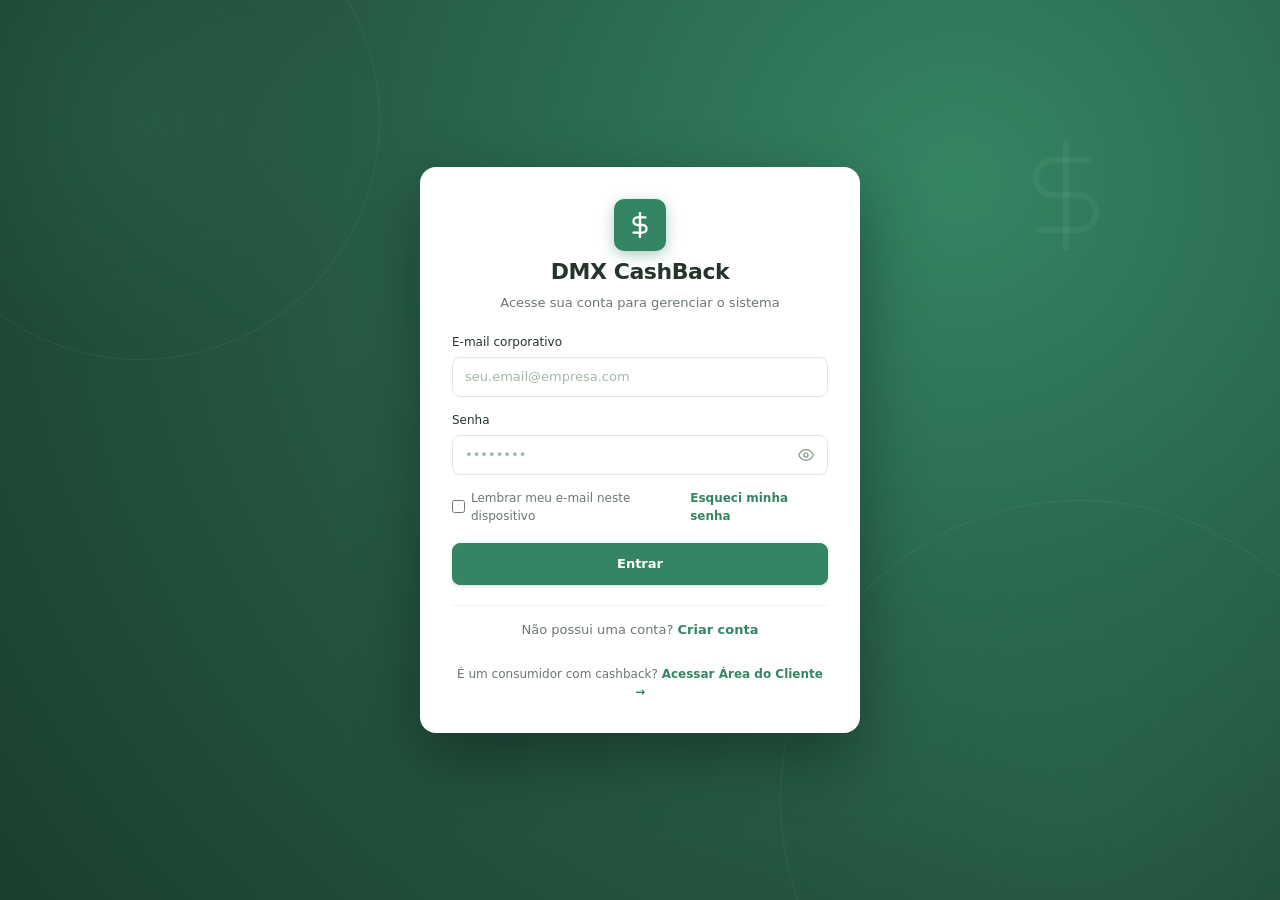
==== commit 181fc130: "Add files via upload" ====
--- a/index.html
+++ b/index.html
@@ -14,6 +14,16 @@
         window.location.replace(p + '/' + window.location.search + window.location.hash);
       }
     })();
+  </script>
+
+  <!-- Prevenção de navegação pelo histórico (botão voltar) pós-logout -->
+  <script>
+    window.addEventListener('pageshow', function(event) {
+      if (event.persisted && !sessionStorage.getItem('dmx_admin_session')) {
+        var overlay = document.getElementById('authOverlay');
+        if (overlay) overlay.style.display = 'flex';
+      }
+    });
   </script>
 
   <link rel="preconnect" href="https://fonts.googleapis.com" />
@@ -30,7 +40,7 @@
 <!-- ═══════════════════════════════════════════════════════
      0. TELA DE AUTENTICAÇÃO (Login / Cadastro / Recuperação)
 ═══════════════════════════════════════════════════════ -->
-<div class="auth-overlay" id="authOverlay" style="display: none;">
+<div class="auth-overlay" id="authOverlay" style="display: flex;">
   <div class="company-selector-bg-deco" aria-hidden="true">
     <div class="deco-circle deco-circle--1"></div>
     <div class="deco-circle deco-circle--2"></div>
@@ -54,10 +64,10 @@
       <!-- Histórico local discreto de contas salvas -->
       <div class="auth-saved-account" id="savedAccountBox" style="display: none;">
         <div class="saved-account-user">
-          <div class="saved-avatar">DL</div>
+          <div class="saved-avatar" id="savedAvatarDisplay">--</div>
           <div>
-            <div class="saved-name" id="savedNameDisplay">Daniel Leme</div>
-            <div class="saved-email" id="savedEmailDisplay">leme@lemesys.com</div>
+            <div class="saved-name" id="savedNameDisplay">--</div>
+            <div class="saved-email" id="savedEmailDisplay">--</div>
           </div>
         </div>
         <div style="display: flex; gap: 8px; align-items: center;">
@@ -71,14 +81,14 @@
       <!-- Formulário de Login -->
       <form id="loginForm" style="display: flex; flex-direction: column; gap: 14px;">
         <div class="input-group">
-          <label class="input-label" for="loginEmail">E-mail</label>
-          <input type="email" id="loginEmail" class="input" placeholder="seu.email@empresa.com" value="leme@lemesys.com" required autocomplete="username" />
+          <label class="input-label" for="loginEmail">E-mail corporativo</label>
+          <input type="email" id="loginEmail" class="input" placeholder="seu.email@empresa.com" value="" required autocomplete="username" />
         </div>
 
         <div class="input-group">
           <label class="input-label" for="loginPassword">Senha</label>
           <div class="password-input-wrap">
-            <input type="password" id="loginPassword" class="input" placeholder="••••••••" value="123456" required autocomplete="current-password" />
+            <input type="password" id="loginPassword" class="input" placeholder="••••••••" value="" required autocomplete="current-password" />
             <button type="button" class="btn-toggle-pw" id="togglePasswordBtn" aria-label="Mostrar ou ocultar senha">
               <svg width="16" height="16" viewBox="0 0 24 24" fill="none" stroke="currentColor" stroke-width="1.8"><path d="M1 12s4-8 11-8 11 8 11 8-4 8-11 8-11-8-11-8z"/><circle cx="12" cy="12" r="3"/></svg>
             </button>
@@ -87,8 +97,8 @@
 
         <div class="auth-form-footer">
           <label style="display: flex; align-items: center; gap: 6px; cursor: pointer; user-select: none;">
-            <input type="checkbox" id="rememberAccount" checked />
-            <span>Lembrar neste dispositivo</span>
+            <input type="checkbox" id="rememberAccount" />
+            <span>Lembrar meu e-mail neste dispositivo</span>
           </label>
           <a href="#" class="auth-link" id="linkGoToForgot">Esqueci minha senha</a>
         </div>
@@ -116,7 +126,7 @@
       <form id="registerForm" style="display: flex; flex-direction: column; gap: 12px;">
         <div class="input-group">
           <label class="input-label">Nome completo <span class="required-mark">*</span></label>
-          <input type="text" id="regName" class="input" placeholder="Ex: Roberto Carlos" required autocomplete="name" />
+          <input type="text" id="regName" class="input" placeholder="Ex: Seu Nome Completo" required autocomplete="name" />
         </div>
 
         <div class="input-group">
@@ -207,26 +217,8 @@
     </div>
 
     <div class="company-list" id="companyList">
-      <div class="company-item company-item--selected" data-company="EMPRESA PADRÃO">
-        <div class="company-avatar company-avatar--ep">EP</div>
-        <span class="company-name">EMPRESA PADRÃO</span>
-        <span class="company-check">
-          <svg width="16" height="16" viewBox="0 0 24 24" fill="none" stroke="currentColor" stroke-width="2.5"><polyline points="20 6 9 17 4 12"/></svg>
-        </span>
-      </div>
-      <div class="company-item" data-company="DMX MARKETING">
-        <div class="company-avatar company-avatar--dm">DM</div>
-        <span class="company-name">DMX MARKETING</span>
-        <span class="company-check">
-          <svg width="16" height="16" viewBox="0 0 24 24" fill="none" stroke="currentColor" stroke-width="2.5"><polyline points="20 6 9 17 4 12"/></svg>
-        </span>
-      </div>
-      <div class="company-item" data-company="ONLY TEST">
-        <div class="company-avatar company-avatar--ot">OT</div>
-        <span class="company-name">ONLY TEST: DO NOT USE!</span>
-        <span class="company-check">
-          <svg width="16" height="16" viewBox="0 0 24 24" fill="none" stroke="currentColor" stroke-width="2.5"><polyline points="20 6 9 17 4 12"/></svg>
-        </span>
+      <div style="text-align: center; padding: 24px; color: var(--color-text-secondary); font-size: 13px;">
+        Nenhuma empresa cadastrada para esta conta.
       </div>
     </div>
 
@@ -272,7 +264,7 @@
         <svg width="18" height="18" viewBox="0 0 24 24" fill="none" stroke="white" stroke-width="2"><path d="M20 21v-2a4 4 0 00-4-4H8a4 4 0 00-4 4v2"/><circle cx="12" cy="7" r="4"/></svg>
       </div>
       <div class="sidebar-profile-info">
-        <span class="sidebar-profile-name" id="sidebarUserName">Daniel Leme</span>
+        <span class="sidebar-profile-name" id="sidebarUserName">Administrador</span>
       </div>
     </div>
 
@@ -392,7 +384,7 @@
 
       <!-- Empresa e Rota Atual (Navegação Integrada e Compacta) -->
       <div class="topbar-company">
-        <span class="topbar-company-name" id="companyNameDisplay">EMPRESA PADRÃO</span>
+        <span class="topbar-company-name" id="companyNameDisplay">DMX CashBack</span>
         <span class="topbar-breadcrumb-sep" aria-hidden="true">/</span>
         <span class="topbar-breadcrumb-current" id="topbarCurrentPage">Início</span>
       </div>
@@ -474,8 +466,8 @@
               </div>
               <div class="metric-card-info">
                 <span class="metric-card-label">Total Importado</span>
-                <span class="metric-card-val">R$ 3.800,00</span>
-                <span class="metric-card-meta">4 lotes processados</span>
+                <span class="metric-card-val" id="dashMetricTotal">R$ 0,00</span>
+                <span class="metric-card-meta">0 lotes processados</span>
               </div>
             </div>
 
@@ -485,8 +477,8 @@
               </div>
               <div class="metric-card-info">
                 <span class="metric-card-label">Saldo Disponível</span>
-                <span class="metric-card-val" style="color: #348563;">R$ 3.800,00</span>
-                <span class="metric-card-meta">100% disponível para uso</span>
+                <span class="metric-card-val" style="color: #348563;" id="dashMetricBalance">R$ 0,00</span>
+                <span class="metric-card-meta">0% disponível para uso</span>
               </div>
             </div>
 
@@ -496,8 +488,8 @@
               </div>
               <div class="metric-card-info">
                 <span class="metric-card-label">Clientes Cadastrados</span>
-                <span class="metric-card-val">6</span>
-                <span class="metric-card-meta">5 novos neste mês</span>
+                <span class="metric-card-val" id="dashMetricClients">0</span>
+                <span class="metric-card-meta">0 novos neste mês</span>
               </div>
             </div>
 
@@ -507,8 +499,8 @@
               </div>
               <div class="metric-card-info">
                 <span class="metric-card-label">Lotes Ativos</span>
-                <span class="metric-card-val">4</span>
-                <span class="metric-card-meta">Ver detalhes dos lotes &rarr;</span>
+                <span class="metric-card-val" id="dashMetricLots">0</span>
+                <span class="metric-card-meta">Nenhum lote ativo &rarr;</span>
               </div>
             </div>
           </div>
@@ -520,34 +512,15 @@
             <div class="dashboard-panel-card">
               <div class="dashboard-panel-header">
                 <span class="dashboard-panel-title">Pendências e Atenção</span>
-                <span class="badge badge--warning">2 pendentes</span>
+                <span class="badge badge--neutral">0 pendentes</span>
               </div>
               <div class="dashboard-alerts-list">
-                <div class="dashboard-alert-item dashboard-alert-item--warning">
-                  <svg width="20" height="20" viewBox="0 0 24 24" fill="none" stroke="currentColor" stroke-width="2" style="flex-shrink:0"><circle cx="12" cy="12" r="10"/><line x1="12" y1="8" x2="12" y2="12"/><line x1="12" y1="16" x2="12.01" y2="16"/></svg>
-                  <div class="dashboard-alert-text">
-                    <strong>Boleto #1042 vence amanhã</strong>
-                    <div style="font-size: 11px; margin-top: 2px;">Valor de R$ 850,00 ref. fornecedores.</div>
-                  </div>
-                  <button class="dashboard-alert-btn" onclick="navigateTo('boletos')">Ver boleto</button>
-                </div>
-
-                <div class="dashboard-alert-item dashboard-alert-item--success">
-                  <svg width="20" height="20" viewBox="0 0 24 24" fill="none" stroke="currentColor" stroke-width="2" style="flex-shrink:0"><polyline points="20 6 9 17 4 12"/></svg>
-                  <div class="dashboard-alert-text">
-                    <strong>Importação do Lote 4 concluída</strong>
-                    <div style="font-size: 11px; margin-top: 2px;">Planilha CashbackDaniel.xlsx processada com êxito.</div>
-                  </div>
-                  <button class="dashboard-alert-btn" onclick="navigateTo('lotes')">Ver lote</button>
-                </div>
-
-                <div class="dashboard-alert-item dashboard-alert-item--info">
-                  <svg width="20" height="20" viewBox="0 0 24 24" fill="none" stroke="currentColor" stroke-width="2" style="flex-shrink:0"><circle cx="12" cy="12" r="10"/><line x1="12" y1="16" x2="12" y2="12"/><line x1="12" y1="8" x2="12.01" y2="8"/></svg>
-                  <div class="dashboard-alert-text">
-                    <strong>Nova nota fiscal #4085 emitida</strong>
-                    <div style="font-size: 11px; margin-top: 2px;">Conferência pendente para fechamento.</div>
-                  </div>
-                  <button class="dashboard-alert-btn" onclick="navigateTo('notas')">Conferir</button>
+                <div style="padding: 32px 16px; text-align: center; color: var(--color-text-secondary); font-size: 13px;">
+                  <div style="width: 40px; height: 40px; border-radius: 50%; background: #E8F4EC; color: #348563; display: flex; align-items: center; justify-content: center; margin: 0 auto 8px;">
+                    <svg width="18" height="18" viewBox="0 0 24 24" fill="none" stroke="currentColor" stroke-width="2"><polyline points="20 6 9 17 4 12"/></svg>
+                  </div>
+                  <strong>Tudo em dia!</strong>
+                  <div style="font-size: 12px; margin-top: 2px;">Nenhuma pendência ou alerta operacional no momento.</div>
                 </div>
               </div>
             </div>
@@ -570,28 +543,9 @@
                   </thead>
                   <tbody>
                     <tr>
-                      <td class="td-code">04/10/2026</td>
-                      <td><strong>ANA RODRIGUES</strong></td>
-                      <td>Consórcio</td>
-                      <td class="td-monetary">R$ 200,00</td>
-                    </tr>
-                    <tr>
-                      <td class="td-code">04/10/2026</td>
-                      <td><strong>CARLOS MENDES</strong></td>
-                      <td>Honda Store</td>
-                      <td class="td-monetary">R$ 500,00</td>
-                    </tr>
-                    <tr>
-                      <td class="td-code">04/10/2026</td>
-                      <td><strong>BEATRIZ COSTA</strong></td>
-                      <td>Consórcio Honda</td>
-                      <td class="td-monetary">R$ 250,00</td>
-                    </tr>
-                    <tr>
-                      <td class="td-code">04/10/2026</td>
-                      <td><strong>PEDRO ALVES</strong></td>
-                      <td>Oficina</td>
-                      <td class="td-monetary">R$ 300,00</td>
+                      <td colspan="4" style="text-align: center; padding: 32px 16px; color: var(--color-text-secondary); font-size: 13px;">
+                        Nenhuma atividade recente de cashback registrada.
+                      </td>
                     </tr>
                   </tbody>
                 </table>
@@ -623,9 +577,9 @@
             <!-- Barra de Filtros e Pesquisa Simples -->
             <div style="padding: 14px 18px; border-bottom: 1px solid var(--color-border); display: flex; justify-content: space-between; align-items: center; flex-wrap: wrap; gap: 12px; background: #FAFCFA;">
               <div class="table-filter-bar" style="margin-bottom: 0;">
-                <button type="button" class="filter-chip filter-chip--active" data-filter="all">Todos (6)</button>
-                <button type="button" class="filter-chip" data-filter="active">Ativos (6)</button>
-                <button type="button" class="filter-chip" data-filter="with-balance">Com Saldo</button>
+                <button type="button" class="filter-chip filter-chip--active" data-filter="all">Todos (0)</button>
+                <button type="button" class="filter-chip" data-filter="active">Ativos (0)</button>
+                <button type="button" class="filter-chip" data-filter="with-balance">Com Saldo (0)</button>
               </div>
 
               <div class="input-search-wrap input-search-wrap--sm" style="width: 260px;">
@@ -654,94 +608,12 @@
                   </thead>
                   <tbody>
                     <tr>
-                      <td data-label="Código" class="td-code">1</td>
-                      <td data-label="Nome"><strong>ANA RODRIGUES</strong></td>
-                      <td data-label="CPF">123.456.789-00</td>
-                      <td data-label="Celular">(11) 99999-0001</td>
-                      <td data-label="E-Mail">ana.rodrigues@email.com</td>
-                      <td data-label="Saldo" class="td-monetary">1.400,00</td>
-                      <td data-label="Situação" class="td-center"><span class="badge badge--success">SIM</span></td>
-                      <td data-label="Ações" class="td-right">
-                        <button class="btn-table-action" onclick="showToast('Visualizando Ana Rodrigues', 'info')">
-                          <svg width="14" height="14" viewBox="0 0 24 24" fill="none" stroke="currentColor" stroke-width="1.8"><path d="M1 12s4-8 11-8 11 8 11 8-4 8-11 8-11-8-11-8z"/><circle cx="12" cy="12" r="3"/></svg>
-                          Ver
-                        </button>
-                        <button class="btn-table-action btn-table-action--edit" onclick="showToast('Editando Ana Rodrigues', 'info')">
-                          <svg width="14" height="14" viewBox="0 0 24 24" fill="none" stroke="currentColor" stroke-width="1.8"><path d="M11 4H4a2 2 0 00-2 2v14a2 2 0 002 2h14a2 2 0 002-2v-7"/><path d="M18.5 2.5a2.121 2.121 0 013 3L12 15l-4 1 1-4 9.5-9.5z"/></svg>
-                        </button>
-                        <button class="btn-table-action btn-table-action--delete" onclick="confirmDelete('cliente', 'Ana Rodrigues')">
-                          <svg width="14" height="14" viewBox="0 0 24 24" fill="none" stroke="currentColor" stroke-width="1.8"><polyline points="3 6 5 6 21 6"/><path d="M19 6l-1 14a2 2 0 01-2 2H8a2 2 0 01-2-2L5 6"/></svg>
-                        </button>
-                      </td>
-                    </tr>
-                    <tr>
-                      <td data-label="Código" class="td-code">2</td>
-                      <td data-label="Nome"><strong>CARLOS MENDES</strong></td>
-                      <td data-label="CPF">987.654.321-00</td>
-                      <td data-label="Celular">(11) 99999-0002</td>
-                      <td data-label="E-Mail">carlos.mendes@email.com</td>
-                      <td data-label="Saldo" class="td-monetary">1.000,00</td>
-                      <td data-label="Situação" class="td-center"><span class="badge badge--success">SIM</span></td>
-                      <td data-label="Ações" class="td-right">
-                        <button class="btn-table-action" onclick="showToast('Visualizando Carlos Mendes', 'info')">Ver</button>
-                        <button class="btn-table-action btn-table-action--edit" onclick="showToast('Editando Carlos Mendes', 'info')">Editar</button>
-                        <button class="btn-table-action btn-table-action--delete" onclick="confirmDelete('cliente', 'Carlos Mendes')">Excluir</button>
-                      </td>
-                    </tr>
-                    <tr>
-                      <td data-label="Código" class="td-code">3</td>
-                      <td data-label="Nome"><strong>BEATRIZ COSTA</strong></td>
-                      <td data-label="CPF">—</td>
-                      <td data-label="Celular">—</td>
-                      <td data-label="E-Mail">—</td>
-                      <td data-label="Saldo" class="td-monetary">500,00</td>
-                      <td data-label="Situação" class="td-center"><span class="badge badge--success">SIM</span></td>
-                      <td data-label="Ações" class="td-right">
-                        <button class="btn-table-action">Ver</button>
-                        <button class="btn-table-action btn-table-action--edit">Editar</button>
-                        <button class="btn-table-action btn-table-action--delete" onclick="confirmDelete('cliente', 'Beatriz Costa')">Excluir</button>
-                      </td>
-                    </tr>
-                    <tr>
-                      <td data-label="Código" class="td-code">4</td>
-                      <td data-label="Nome"><strong>MARCOS SILVA</strong></td>
-                      <td data-label="CPF">—</td>
-                      <td data-label="Celular">—</td>
-                      <td data-label="E-Mail">—</td>
-                      <td data-label="Saldo" class="td-monetary">200,00</td>
-                      <td data-label="Situação" class="td-center"><span class="badge badge--success">SIM</span></td>
-                      <td data-label="Ações" class="td-right">
-                        <button class="btn-table-action">Ver</button>
-                        <button class="btn-table-action btn-table-action--edit">Editar</button>
-                        <button class="btn-table-action btn-table-action--delete" onclick="confirmDelete('cliente', 'Marcos Silva')">Excluir</button>
-                      </td>
-                    </tr>
-                    <tr>
-                      <td data-label="Código" class="td-code">5</td>
-                      <td data-label="Nome"><strong>FERNANDA LIMA</strong></td>
-                      <td data-label="CPF">—</td>
-                      <td data-label="Celular">—</td>
-                      <td data-label="E-Mail">—</td>
-                      <td data-label="Saldo" class="td-monetary">300,00</td>
-                      <td data-label="Situação" class="td-center"><span class="badge badge--success">SIM</span></td>
-                      <td data-label="Ações" class="td-right">
-                        <button class="btn-table-action">Ver</button>
-                        <button class="btn-table-action btn-table-action--edit">Editar</button>
-                        <button class="btn-table-action btn-table-action--delete" onclick="confirmDelete('cliente', 'Fernanda Lima')">Excluir</button>
-                      </td>
-                    </tr>
-                    <tr>
-                      <td data-label="Código" class="td-code">6</td>
-                      <td data-label="Nome"><strong>PEDRO ALVES</strong></td>
-                      <td data-label="CPF">—</td>
-                      <td data-label="Celular">—</td>
-                      <td data-label="E-Mail">—</td>
-                      <td data-label="Saldo" class="td-monetary">600,00</td>
-                      <td data-label="Situação" class="td-center"><span class="badge badge--success">SIM</span></td>
-                      <td data-label="Ações" class="td-right">
-                        <button class="btn-table-action">Ver</button>
-                        <button class="btn-table-action btn-table-action--edit">Editar</button>
-                        <button class="btn-table-action btn-table-action--delete" onclick="confirmDelete('cliente', 'Pedro Alves')">Excluir</button>
+                      <td colspan="8" style="text-align: center; padding: 48px 16px; color: var(--color-text-secondary); font-size: 13px;">
+                        <div style="width: 44px; height: 44px; border-radius: 50%; background: var(--neutral-100); color: var(--color-text-secondary); display: flex; align-items: center; justify-content: center; margin: 0 auto 10px;">
+                          <svg width="20" height="20" viewBox="0 0 24 24" fill="none" stroke="currentColor" stroke-width="2"><path d="M17 21v-2a4 4 0 00-4-4H5a4 4 0 00-4 4v2"/><circle cx="9" cy="7" r="4"/></svg>
+                        </div>
+                        <div style="font-weight: 700; font-size: 14px; color: var(--color-text-primary); margin-bottom: 4px;">Nenhum cliente cadastrado ainda</div>
+                        <div>Importe uma planilha com clientes ou cadastre um novo cliente manualmente.</div>
                       </td>
                     </tr>
                   </tbody>
@@ -751,7 +623,7 @@
 
             <!-- Paginação -->
             <div class="pagination">
-              <span class="page-info">Mostrando 6 de 6 clientes</span>
+              <span class="page-info">0 clientes cadastrados</span>
               <button class="page-btn page-btn--refresh" data-action="refresh" title="Atualizar">
                 <svg width="14" height="14" viewBox="0 0 24 24" fill="none" stroke="currentColor" stroke-width="2"><polyline points="23 4 23 10 17 10"/><path d="M20.49 15a9 9 0 11-2.12-9.36L23 10"/></svg>
               </button>
@@ -779,9 +651,9 @@
             <!-- Barra de Filtros e Pesquisa -->
             <div style="padding: 14px 18px; border-bottom: 1px solid var(--color-border); display: flex; justify-content: space-between; align-items: center; flex-wrap: wrap; gap: 12px; background: #FAFCFA;">
               <div class="table-filter-bar" style="margin-bottom: 0;">
-                <button type="button" class="filter-chip filter-chip--active" data-filter="all">Todos (13)</button>
-                <button type="button" class="filter-chip" data-filter="disponivel">Disponível</button>
-                <button type="button" class="filter-chip" data-filter="utilizado">Utilizado</button>
+                <button type="button" class="filter-chip filter-chip--active" data-filter="all">Todos (0)</button>
+                <button type="button" class="filter-chip" data-filter="disponivel">Disponível (0)</button>
+                <button type="button" class="filter-chip" data-filter="utilizado">Utilizado (0)</button>
               </div>
 
               <div class="input-search-wrap input-search-wrap--sm" style="width: 260px;">
@@ -809,21 +681,22 @@
                     </tr>
                   </thead>
                   <tbody>
-                    <tr><td data-label="Código" class="td-code">13</td><td data-label="Data">04/10/2026</td><td data-label="Cliente">ANA RODRIGUES</td><td data-label="Departamento">Consórcio</td><td data-label="Produto">Cota</td><td data-label="Valor" class="td-monetary">R$ 200,00</td><td data-label="Status"><span class="badge badge--status-disponivel">DISPONIVEL</span></td><td data-label="Lote" class="td-center td-code">4</td><td data-label="Ações" class="td-right"><button class="btn-table-action">Ver</button></td></tr>
-                    <tr><td data-label="Código" class="td-code">12</td><td data-label="Data">04/10/2026</td><td data-label="Cliente">ANA RODRIGUES</td><td data-label="Departamento">Honda Store</td><td data-label="Produto">Capacete/Boutique</td><td data-label="Valor" class="td-monetary">R$ 600,00</td><td data-label="Status"><span class="badge badge--status-disponivel">DISPONIVEL</span></td><td data-label="Lote" class="td-center td-code">4</td><td data-label="Ações" class="td-right"><button class="btn-table-action">Ver</button></td></tr>
-                    <tr><td data-label="Código" class="td-code">11</td><td data-label="Data">04/10/2026</td><td data-label="Cliente">ANA RODRIGUES</td><td data-label="Departamento">Honda Store</td><td data-label="Produto">Capacete/Boutique</td><td data-label="Valor" class="td-monetary">R$ 600,00</td><td data-label="Status"><span class="badge badge--status-disponivel">DISPONIVEL</span></td><td data-label="Lote" class="td-center td-code">3</td><td data-label="Ações" class="td-right"><button class="btn-table-action">Ver</button></td></tr>
-                    <tr><td data-label="Código" class="td-code">10</td><td data-label="Data">04/10/2026</td><td data-label="Cliente">PEDRO ALVES</td><td data-label="Departamento">Oficina</td><td data-label="Produto">Revisão/serviços</td><td data-label="Valor" class="td-monetary">R$ 300,00</td><td data-label="Status"><span class="badge badge--status-disponivel">DISPONIVEL</span></td><td data-label="Lote" class="td-center td-code">2</td><td data-label="Ações" class="td-right"><button class="btn-table-action">Ver</button></td></tr>
-                    <tr><td data-label="Código" class="td-code">9</td><td data-label="Data">04/10/2026</td><td data-label="Cliente">FERNANDA LIMA</td><td data-label="Departamento">Peças e Acessórios</td><td data-label="Produto">Mercadorias</td><td data-label="Valor" class="td-monetary">R$ 150,00</td><td data-label="Status"><span class="badge badge--status-disponivel">DISPONIVEL</span></td><td data-label="Lote" class="td-center td-code">2</td><td data-label="Ações" class="td-right"><button class="btn-table-action">Ver</button></td></tr>
-                    <tr><td data-label="Código" class="td-code">8</td><td data-label="Data">04/10/2026</td><td data-label="Cliente">MARCOS SILVA</td><td data-label="Departamento">Banco Honda</td><td data-label="Produto">Contrato Financ.</td><td data-label="Valor" class="td-monetary">R$ 100,00</td><td data-label="Status"><span class="badge badge--status-disponivel">DISPONIVEL</span></td><td data-label="Lote" class="td-center td-code">2</td><td data-label="Ações" class="td-right"><button class="btn-table-action">Ver</button></td></tr>
-                    <tr><td data-label="Código" class="td-code">7</td><td data-label="Data">04/10/2026</td><td data-label="Cliente">BEATRIZ COSTA</td><td data-label="Departamento">Consórcio Honda</td><td data-label="Produto">Cota de consórcio</td><td data-label="Valor" class="td-monetary">R$ 250,00</td><td data-label="Status"><span class="badge badge--status-disponivel">DISPONIVEL</span></td><td data-label="Lote" class="td-center td-code">2</td><td data-label="Ações" class="td-right"><button class="btn-table-action">Ver</button></td></tr>
-                    <tr><td data-label="Código" class="td-code">6</td><td data-label="Data">04/10/2026</td><td data-label="Cliente">CARLOS MENDES</td><td data-label="Departamento">Honda Store</td><td data-label="Produto">Capacete/Boutique</td><td data-label="Valor" class="td-monetary">R$ 500,00</td><td data-label="Status"><span class="badge badge--status-disponivel">DISPONIVEL</span></td><td data-label="Lote" class="td-center td-code">2</td><td data-label="Ações" class="td-right"><button class="btn-table-action">Ver</button></td></tr>
+                    <tr>
+                      <td colspan="9" style="text-align: center; padding: 48px 16px; color: var(--color-text-secondary); font-size: 13px;">
+                        <div style="width: 44px; height: 44px; border-radius: 50%; background: var(--neutral-100); color: var(--color-text-secondary); display: flex; align-items: center; justify-content: center; margin: 0 auto 10px;">
+                          <svg width="20" height="20" viewBox="0 0 24 24" fill="none" stroke="currentColor" stroke-width="2"><line x1="12" y1="1" x2="12" y2="23"/><path d="M17 5H9.5a3.5 3.5 0 000 7h5a3.5 3.5 0 010 7H6"/></svg>
+                        </div>
+                        <div style="font-weight: 700; font-size: 14px; color: var(--color-text-primary); margin-bottom: 4px;">Nenhum lançamento de cashback registrado</div>
+                        <div>Os lançamentos de cashback aparecerão aqui após a importação de planilhas.</div>
+                      </td>
+                    </tr>
                   </tbody>
                 </table>
               </div>
             </div>
 
             <div class="pagination">
-              <span class="page-info">Página 1 de 1 (13 lançamentos)</span>
+              <span class="page-info">0 lançamentos registrados</span>
               <button class="page-btn page-btn--refresh" data-action="refresh" title="Atualizar">
                 <svg width="14" height="14" viewBox="0 0 24 24" fill="none" stroke="currentColor" stroke-width="2"><polyline points="23 4 23 10 17 10"/><path d="M20.49 15a9 9 0 11-2.12-9.36L23 10"/></svg>
               </button>
@@ -926,7 +799,7 @@
               <div id="importStep2" style="display: none;">
                 <div style="display: flex; justify-content: space-between; align-items: center; margin-bottom: 14px;">
                   <div>
-                    <strong>Arquivo selecionado:</strong> <span id="previewFileName" style="color: var(--brand-main); font-weight: 700;">Cashback_Clientes_Outubro.xlsx</span>
+                    <strong>Arquivo selecionado:</strong> <span id="previewFileName" style="color: var(--brand-main); font-weight: 700;">Planilha_Importacao.xlsx</span>
                   </div>
                   <button type="button" class="btn btn--ghost btn--sm" id="btnStep2Back">Trocar arquivo</button>
                 </div>
@@ -945,12 +818,8 @@
                       </tr>
                     </thead>
                     <tbody>
-                      <tr><td class="td-code">1</td><td>123.456.789-00</td><td>ANA RODRIGUES</td><td class="td-monetary">200,00</td><td>Consórcio</td><td>Cota</td><td>(11) 99999-0001</td></tr>
-                      <tr><td class="td-code">2</td><td>987.654.321-00</td><td>CARLOS MENDES</td><td class="td-monetary">500,00</td><td>Honda Store</td><td>Capacete</td><td>(11) 99999-0002</td></tr>
-                      <tr><td class="td-code">3</td><td>555.444.333-22</td><td>BEATRIZ COSTA</td><td class="td-monetary">250,00</td><td>Consórcio</td><td>Cota</td><td>(11) 99999-0003</td></tr>
-                      <tr><td class="td-code">4</td><td>111.222.333-44</td><td>MARCOS SILVA</td><td class="td-monetary">100,00</td><td>Banco Honda</td><td>Financ.</td><td>(11) 99999-0004</td></tr>
-                      <tr><td class="td-code">5</td><td>999.888.777-66</td><td>FERNANDA LIMA</td><td class="td-monetary">150,00</td><td>Peças</td><td>Acessórios</td><td>(11) 99999-0005</td></tr>
-                      <tr><td class="td-code">6</td><td>000.111.222-33</td><td>JOÃO SOUZA</td><td class="td-monetary">300,00</td><td>Oficina</td><td>Revisão</td><td style="color:#C0392B; font-weight:bold;">(Inválido)</td></tr>
+                      <tr><td class="td-code">1</td><td>000.000.000-01</td><td>[Cliente Exemplo 1]</td><td class="td-monetary">R$ 0,00</td><td>Varejo</td><td>Item Exemplo 1</td><td>(11) 90000-0001</td></tr>
+                      <tr><td class="td-code">2</td><td>000.000.000-02</td><td>[Cliente Exemplo 2]</td><td class="td-monetary">R$ 0,00</td><td>Varejo</td><td>Item Exemplo 2</td><td>(11) 90000-0002</td></tr>
                     </tbody>
                   </table>
                 </div>
@@ -966,22 +835,22 @@
               <div id="importStep3" style="display: none;">
                 <div style="display: grid; grid-template-columns: repeat(auto-fit, minmax(200px, 1fr)); gap: 14px; margin-bottom: 20px;">
                   <div style="padding: 16px; border-radius: 10px; background: #E8F4EC; border: 1px solid #B5D9C4;">
-                    <div style="font-size: 11px; font-weight: 700; color: #1E503B; text-transform: uppercase;">Registros Válidos</div>
-                    <div style="font-size: 24px; font-weight: 800; color: #348563; margin-top: 4px;">5 linhas</div>
-                    <div style="font-size: 12px; color: #1E503B; margin-top: 2px;">Prontos para inclusão imediata</div>
-                  </div>
-
-                  <div style="padding: 16px; border-radius: 10px; background: #FEF3E2; border: 1px solid #F5C07A;">
-                    <div style="font-size: 11px; font-weight: 700; color: #92560A; text-transform: uppercase;">Pendências Detectadas</div>
-                    <div style="font-size: 24px; font-weight: 800; color: #D4831A; margin-top: 4px;">1 linha com aviso</div>
-                    <div style="font-size: 12px; color: #92560A; margin-top: 2px;">Celular fora do padrão (será cadastrado sem fone)</div>
-                  </div>
-                </div>
-
-                <div class="alert alert--warning" style="margin-bottom: 16px;">
-                  <svg width="20" height="20" viewBox="0 0 24 24" fill="none" stroke="currentColor" stroke-width="2"><circle cx="12" cy="12" r="10"/><line x1="12" y1="8" x2="12" y2="12"/><line x1="12" y1="16" x2="12.01" y2="16"/></svg>
+                    <div style="font-size: 11px; font-weight: 700; color: #1E503B; text-transform: uppercase;">Estrutura do Arquivo</div>
+                    <div style="font-size: 24px; font-weight: 800; color: #348563; margin-top: 4px;">Compatível</div>
+                    <div style="font-size: 12px; color: #1E503B; margin-top: 2px;">Colunas obrigatórias identificadas</div>
+                  </div>
+
+                  <div style="padding: 16px; border-radius: 10px; background: #E8F4EC; border: 1px solid #B5D9C4;">
+                    <div style="font-size: 11px; font-weight: 700; color: #1E503B; text-transform: uppercase;">Validação de Registros</div>
+                    <div style="font-size: 24px; font-weight: 800; color: #348563; margin-top: 4px;">Validado</div>
+                    <div style="font-size: 12px; color: #1E503B; margin-top: 2px;">Dados prontos para processamento</div>
+                  </div>
+                </div>
+
+                <div class="alert alert--info" style="margin-bottom: 16px;">
+                  <svg width="20" height="20" viewBox="0 0 24 24" fill="none" stroke="currentColor" stroke-width="2"><circle cx="12" cy="12" r="10"/><line x1="12" y1="16" x2="12" y2="12"/><line x1="12" y1="8" x2="12.01" y2="8"/></svg>
                   <div>
-                    <strong>Linha 6 (João Souza):</strong> O telefone está incompleto. O cliente será cadastrado normalmente e o telefone poderá ser corrigido posteriormente.
+                    <strong>Auditoria Automática:</strong> O motor de importação confere a formatação de cada CPF, calcula o valor total de cashback e valida o vínculo com a empresa antes da geração do lote.
                   </div>
                 </div>
 
@@ -1000,7 +869,7 @@
 
                   <h3 style="font-size: 18px; font-weight: 800; color: var(--color-text-primary);">Confirmar geração do lote</h3>
                   <p style="font-size: 14px; color: var(--color-text-secondary); line-height: 1.5;">
-                    Você está prestes a importar <strong>6 lançamentos</strong> totalizando <strong>R$ 1.500,00</strong> de cashback para a <strong>EMPRESA PADRÃO</strong>.
+                    Você está prestes a processar e gerar este lote de cashback para a sua empresa cadastrada.
                   </p>
 
                   <div style="display: flex; gap: 12px; margin-top: 14px;">
@@ -1054,9 +923,9 @@
           <div class="content-card">
             <div style="padding: 14px 18px; border-bottom: 1px solid var(--color-border); display: flex; justify-content: space-between; align-items: center; flex-wrap: wrap; gap: 12px; background: #FAFCFA;">
               <div class="table-filter-bar" style="margin-bottom: 0;">
-                <button type="button" class="filter-chip filter-chip--active" data-filter="all">Todos (3)</button>
-                <button type="button" class="filter-chip" data-filter="pendente">Pendentes</button>
-                <button type="button" class="filter-chip" data-filter="active">Pagos</button>
+                <button type="button" class="filter-chip filter-chip--active" data-filter="all">Todos (0)</button>
+                <button type="button" class="filter-chip" data-filter="pendente">Pendentes (0)</button>
+                <button type="button" class="filter-chip" data-filter="active">Pagos (0)</button>
               </div>
 
               <div class="input-search-wrap input-search-wrap--sm" style="width: 260px;">
@@ -1080,36 +949,12 @@
                   </thead>
                   <tbody>
                     <tr>
-                      <td class="td-code">#1042</td>
-                      <td>14/10/2026</td>
-                      <td><strong>SERVIÇOS DE TECNOLOGIA LTDA</strong></td>
-                      <td class="td-monetary">R$ 850,00</td>
-                      <td><span class="badge badge--warning">PENDENTE</span></td>
-                      <td class="td-right">
-                        <button class="btn-table-action" onclick="showToast('Visualizando boleto #1042', 'info')">Ver</button>
-                        <button class="btn-table-action" onclick="showToast('Baixando PDF do boleto #1042', 'success')">PDF</button>
-                      </td>
-                    </tr>
-                    <tr>
-                      <td class="td-code">#1041</td>
-                      <td>28/09/2026</td>
-                      <td><strong>DMX MARKETING ASSESSORIA</strong></td>
-                      <td class="td-monetary">R$ 1.200,00</td>
-                      <td><span class="badge badge--success">PAGO</span></td>
-                      <td class="td-right">
-                        <button class="btn-table-action">Ver</button>
-                        <button class="btn-table-action">PDF</button>
-                      </td>
-                    </tr>
-                    <tr>
-                      <td class="td-code">#1040</td>
-                      <td>15/09/2026</td>
-                      <td><strong>GRAFICA & IMPRESSOES EIRELI</strong></td>
-                      <td class="td-monetary">R$ 430,00</td>
-                      <td><span class="badge badge--success">PAGO</span></td>
-                      <td class="td-right">
-                        <button class="btn-table-action">Ver</button>
-                        <button class="btn-table-action">PDF</button>
+                      <td colspan="6" style="text-align: center; padding: 48px 24px; color: var(--color-text-secondary);">
+                        <div style="display: flex; flex-direction: column; align-items: center; justify-content: center; gap: 8px;">
+                          <svg width="40" height="40" viewBox="0 0 24 24" fill="none" stroke="currentColor" stroke-width="1.5" style="color: var(--neutral-400);"><path d="M14 2H6a2 2 0 0 0-2 2v16a2 2 0 0 0 2 2h12a2 2 0 0 0 2-2V8z"/><polyline points="14 2 14 8 20 8"/><line x1="16" y1="13" x2="8" y2="13"/><line x1="16" y1="17" x2="8" y2="17"/></svg>
+                          <span style="font-weight: 600; font-size: 14px; color: var(--color-text-primary);">Nenhum boleto registrado</span>
+                          <span style="font-size: 13px;">Quando novos boletos forem gerados ou integrados, eles serão listados aqui.</span>
+                        </div>
                       </td>
                     </tr>
                   </tbody>
@@ -1118,7 +963,7 @@
             </div>
 
             <div class="pagination">
-              <span class="page-info">Página 1 de 1 (3 boletos)</span>
+              <span class="page-info">Página 1 de 1 (0 boletos)</span>
               <button class="page-btn page-btn--refresh" data-action="refresh" title="Atualizar">
                 <svg width="14" height="14" viewBox="0 0 24 24" fill="none" stroke="currentColor" stroke-width="2"><polyline points="23 4 23 10 17 10"/><path d="M20.49 15a9 9 0 11-2.12-9.36L23 10"/></svg>
               </button>
@@ -1145,9 +990,9 @@
           <div class="content-card">
             <div style="padding: 14px 18px; border-bottom: 1px solid var(--color-border); display: flex; justify-content: space-between; align-items: center; flex-wrap: wrap; gap: 12px; background: #FAFCFA;">
               <div class="table-filter-bar" style="margin-bottom: 0;">
-                <button type="button" class="filter-chip filter-chip--active" data-filter="all">Todas (3)</button>
-                <button type="button" class="filter-chip" data-filter="pendente">Pendentes</button>
-                <button type="button" class="filter-chip" data-filter="active">Conferidas</button>
+                <button type="button" class="filter-chip filter-chip--active" data-filter="all">Todas (0)</button>
+                <button type="button" class="filter-chip" data-filter="pendente">Pendentes (0)</button>
+                <button type="button" class="filter-chip" data-filter="active">Conferidas (0)</button>
               </div>
 
               <div class="input-search-wrap input-search-wrap--sm" style="width: 260px;">
@@ -1171,36 +1016,12 @@
                   </thead>
                   <tbody>
                     <tr>
-                      <td class="td-code">NF-e 4085</td>
-                      <td>04/10/2026</td>
-                      <td><strong>CONCESSIONÁRIA HONDA SÃO PAULO</strong></td>
-                      <td class="td-monetary">R$ 2.450,00</td>
-                      <td><span class="badge badge--warning">PENDENTE</span></td>
-                      <td class="td-right">
-                        <button class="btn-table-action" onclick="showToast('Visualizando NF-e 4085', 'info')">Ver</button>
-                        <button class="btn-table-action" onclick="showToast('Baixando XML da NF-e', 'success')">XML</button>
-                      </td>
-                    </tr>
-                    <tr>
-                      <td class="td-code">NF-e 4084</td>
-                      <td>03/10/2026</td>
-                      <td><strong>HONDA STORE BOUTIQUE EIRELI</strong></td>
-                      <td class="td-monetary">R$ 1.800,00</td>
-                      <td><span class="badge badge--success">CONFERIDA</span></td>
-                      <td class="td-right">
-                        <button class="btn-table-action">Ver</button>
-                        <button class="btn-table-action">XML</button>
-                      </td>
-                    </tr>
-                    <tr>
-                      <td class="td-code">NF-e 4083</td>
-                      <td>01/10/2026</td>
-                      <td><strong>BANCO HONDA SA</strong></td>
-                      <td class="td-monetary">R$ 950,00</td>
-                      <td><span class="badge badge--success">CONFERIDA</span></td>
-                      <td class="td-right">
-                        <button class="btn-table-action">Ver</button>
-                        <button class="btn-table-action">XML</button>
+                      <td colspan="6" style="text-align: center; padding: 48px 24px; color: var(--color-text-secondary);">
+                        <div style="display: flex; flex-direction: column; align-items: center; justify-content: center; gap: 8px;">
+                          <svg width="40" height="40" viewBox="0 0 24 24" fill="none" stroke="currentColor" stroke-width="1.5" style="color: var(--neutral-400);"><path d="M14 2H6a2 2 0 0 0-2 2v16a2 2 0 0 0 2 2h12a2 2 0 0 0 2-2V8z"/><polyline points="14 2 14 8 20 8"/></svg>
+                          <span style="font-weight: 600; font-size: 14px; color: var(--color-text-primary);">Nenhuma nota fiscal encontrada</span>
+                          <span style="font-size: 13px;">As notas fiscais importadas para conferência de cashback aparecerão aqui.</span>
+                        </div>
                       </td>
                     </tr>
                   </tbody>
@@ -1209,7 +1030,7 @@
             </div>
 
             <div class="pagination">
-              <span class="page-info">Página 1 de 1 (3 notas)</span>
+              <span class="page-info">Página 1 de 1 (0 notas)</span>
               <button class="page-btn page-btn--refresh" data-action="refresh" title="Atualizar">
                 <svg width="14" height="14" viewBox="0 0 24 24" fill="none" stroke="currentColor" stroke-width="2"><polyline points="23 4 23 10 17 10"/><path d="M20.49 15a9 9 0 11-2.12-9.36L23 10"/></svg>
               </button>
@@ -1225,7 +1046,7 @@
           <div class="page-header">
             <div>
               <h1 class="page-title">Lotes de Importação</h1>
-              <p class="page-subtitle">4 lote(s) &nbsp;·&nbsp; R$&nbsp;3.800,00 importado(s) &nbsp;·&nbsp; 5 cliente(s) novo(s)</p>
+              <p class="page-subtitle">0 lote(s) &nbsp;·&nbsp; R$&nbsp;0,00 importado(s) &nbsp;·&nbsp; 0 cliente(s) novo(s)</p>
             </div>
             <div style="display: flex; gap: 8px;">
               <button class="btn btn--secondary btn--md" onclick="navigateTo('importar')">
@@ -1239,108 +1060,19 @@
             </div>
           </div>
 
-          <!-- Cards de Lote com visual destacado e fundo verde suave -->
-          <div class="lot-cards-grid">
-
-            <!-- Lote 4 -->
-            <div class="lot-card" role="button" tabindex="0" onclick="navigateTo('lancamentos')">
-              <div class="lot-card-header">
-                <div>
-                  <div class="lot-card-number">Lote 4</div>
-                  <div class="lot-card-file">CashbackDaniel.xlsx · EMPRESA</div>
-                </div>
-                <span class="lot-card-date">04/10/2026 19:59</span>
-              </div>
-              <div class="lot-card-body">
-                <div class="lot-card-value">R$&nbsp;600,00</div>
-                <div class="lot-card-meta">1 de 1 lançamento(s)</div>
-                <div class="lot-card-progress-wrap">
-                  <div class="progress-bar">
-                    <div class="progress-fill" style="width: 0%"></div>
-                  </div>
-                  <div class="lot-card-progress-labels">
-                    <span>Utilizado R$&nbsp;0,00</span>
-                    <span style="color: var(--brand-main); font-weight: 700;">Disponível R$&nbsp;600,00</span>
-                  </div>
-                </div>
-              </div>
-            </div>
-
-            <!-- Lote 3 -->
-            <div class="lot-card" role="button" tabindex="0" onclick="navigateTo('lancamentos')">
-              <div class="lot-card-header">
-                <div>
-                  <div class="lot-card-number">Lote 3</div>
-                  <div class="lot-card-file">CashbackDaniel.xlsx · EMPRESA</div>
-                </div>
-                <span class="lot-card-date">04/10/2026 19:53</span>
-              </div>
-              <div class="lot-card-body">
-                <div class="lot-card-value">R$&nbsp;600,00</div>
-                <div class="lot-card-meta">1 de 1 lançamento(s)</div>
-                <div class="lot-card-progress-wrap">
-                  <div class="progress-bar">
-                    <div class="progress-fill" style="width: 0%"></div>
-                  </div>
-                  <div class="lot-card-progress-labels">
-                    <span>Utilizado R$&nbsp;0,00</span>
-                    <span style="color: var(--brand-main); font-weight: 700;">Disponível R$&nbsp;600,00</span>
-                  </div>
-                </div>
-              </div>
-            </div>
-
-            <!-- Lote 2 -->
-            <div class="lot-card" role="button" tabindex="0" onclick="navigateTo('lancamentos')">
-              <div class="lot-card-header">
-                <div>
-                  <div class="lot-card-number">Lote 2</div>
-                  <div class="lot-card-file">Cashback.xlsx · EMPRESA</div>
-                </div>
-                <span class="lot-card-date">04/10/2026 19:49</span>
-              </div>
-              <div class="lot-card-body">
-                <div class="lot-card-value">R$&nbsp;1.300,00</div>
-                <div class="lot-card-meta">5 de 5 lançamento(s)</div>
-                <div class="lot-card-progress-wrap">
-                  <div class="progress-bar">
-                    <div class="progress-fill" style="width: 0%"></div>
-                  </div>
-                  <div class="lot-card-progress-labels">
-                    <span>Utilizado R$&nbsp;0,00</span>
-                    <span style="color: var(--brand-main); font-weight: 700;">Disponível R$&nbsp;1.300,00</span>
-                  </div>
-                </div>
-              </div>
-            </div>
-
-            <!-- Lote 1 -->
-            <div class="lot-card lot-card--highlight" role="button" tabindex="0" onclick="navigateTo('lancamentos')">
-              <div class="lot-card-header">
-                <div>
-                  <div class="lot-card-number">Lote 1</div>
-                  <div class="lot-card-file">Cashback.xlsx · EMPRESA</div>
-                </div>
-                <span class="lot-card-date">04/10/2026 19:45</span>
-              </div>
-              <div class="lot-card-body">
-                <div class="lot-card-value">R$&nbsp;1.300,00</div>
-                <div class="lot-card-meta">
-                  5 de 5 lançamento(s) &nbsp;·&nbsp;
-                  <span class="badge badge--new-clients">5 cliente(s) novo(s)</span>
-                </div>
-                <div class="lot-card-progress-wrap">
-                  <div class="progress-bar">
-                    <div class="progress-fill" style="width: 0%"></div>
-                  </div>
-                  <div class="lot-card-progress-labels">
-                    <span>Utilizado R$&nbsp;0,00</span>
-                    <span style="color: var(--brand-main); font-weight: 700;">Disponível R$&nbsp;1.300,00</span>
-                  </div>
-                </div>
-              </div>
-            </div>
-
+          <!-- Empty State Elegante para Lotes -->
+          <div class="content-card" style="padding: 60px 24px; text-align: center;">
+            <div style="width: 56px; height: 56px; border-radius: 50%; background: var(--brand-light); color: var(--brand-main); display: flex; align-items: center; justify-content: center; margin: 0 auto 16px;">
+              <svg width="28" height="28" viewBox="0 0 24 24" fill="none" stroke="currentColor" stroke-width="2"><polyline points="16 16 12 12 8 16"/><line x1="12" y1="12" x2="12" y2="21"/><path d="M20.39 18.39A5 5 0 0 0 18 9h-1.26A8 8 0 1 0 3 16.3"/></svg>
+            </div>
+            <h3 style="font-size: 16px; font-weight: 700; color: var(--color-text-primary); margin-bottom: 6px;">Nenhum lote importado</h3>
+            <p style="font-size: 13px; color: var(--color-text-secondary); max-width: 440px; margin: 0 auto 20px; line-height: 1.5;">
+              Importe planilhas de compras ou cupons fiscais para gerar lotes de cashback e novos clientes no sistema.
+            </p>
+            <button class="btn btn--primary btn--md" onclick="navigateTo('importar')">
+              <svg width="16" height="16" viewBox="0 0 24 24" fill="none" stroke="currentColor" stroke-width="2"><polyline points="16 16 12 12 8 16"/><line x1="12" y1="12" x2="12" y2="21"/></svg>
+              Importar Primeiro Lote
+            </button>
           </div>
         </div>
       </div>
@@ -1370,10 +1102,10 @@
             <!-- Barra de Filtros Unificada -->
             <div class="record-filter-bar">
               <div class="record-chips">
-                <button type="button" class="record-chip record-chip--active" data-record-type="all">Todos os Registros (<span id="countRecAll">12</span>)</button>
-                <button type="button" class="record-chip" data-record-type="boleto">Boletos (<span id="countRecBoletos">4</span>)</button>
-                <button type="button" class="record-chip" data-record-type="nota">Notas (<span id="countRecNotas">4</span>)</button>
-                <button type="button" class="record-chip" data-record-type="lote">Lotes (<span id="countRecLotes">4</span>)</button>
+                <button type="button" class="record-chip record-chip--active" data-record-type="all">Todos os Registros (<span id="countRecAll">0</span>)</button>
+                <button type="button" class="record-chip" data-record-type="boleto">Boletos (<span id="countRecBoletos">0</span>)</button>
+                <button type="button" class="record-chip" data-record-type="nota">Notas (<span id="countRecNotas">0</span>)</button>
+                <button type="button" class="record-chip" data-record-type="lote">Lotes (<span id="countRecLotes">0</span>)</button>
               </div>
 
               <div class="record-inputs-row">
@@ -1450,7 +1182,7 @@
           <div class="page-header">
             <div>
               <h1 class="page-title">Empresas</h1>
-              <p class="page-subtitle">3 empresas cadastradas no sistema</p>
+              <p class="page-subtitle">0 empresas cadastradas no sistema</p>
             </div>
             <button class="btn btn--primary btn--md" id="btnNovaEmpresa">
               <svg width="16" height="16" viewBox="0 0 24 24" fill="none" stroke="currentColor" stroke-width="2.2"><line x1="12" y1="5" x2="12" y2="19"/><line x1="5" y1="12" x2="19" y2="12"/></svg>
@@ -1485,48 +1217,12 @@
                   </thead>
                   <tbody>
                     <tr>
-                      <td data-label="Código" class="td-code">3</td>
-                      <td data-label="Fantasia"><strong>DMX MARKETING</strong></td>
-                      <td data-label="Fone">11975-1942</td>
-                      <td data-label="Email">contato@dmxmarketing.com</td>
-                      <td data-label="CEP">03949-000</td>
-                      <td data-label="Endereço">AV PAULISTA</td>
-                      <td data-label="Nº" class="td-center">726</td>
-                      <td data-label="Cidade">SÃO PAULO</td>
-                      <td data-label="UF">SP</td>
-                      <td data-label="Ações" class="td-right">
-                        <button class="btn-table-action" onclick="showToast('Visualizando DMX MARKETING', 'info')">Ver</button>
-                        <button class="btn-table-action btn-table-action--delete" onclick="confirmDelete('empresa', 'DMX MARKETING')">Excluir</button>
-                      </td>
-                    </tr>
-                    <tr>
-                      <td data-label="Código" class="td-code">2</td>
-                      <td data-label="Fantasia"><strong>ONLY TEST: DO NOT USE!</strong></td>
-                      <td data-label="Fone">—</td>
-                      <td data-label="Email">—</td>
-                      <td data-label="CEP">—</td>
-                      <td data-label="Endereço">—</td>
-                      <td data-label="Nº" class="td-center">—</td>
-                      <td data-label="Cidade">FORTALEZA</td>
-                      <td data-label="UF">CE</td>
-                      <td data-label="Ações" class="td-right">
-                        <button class="btn-table-action">Ver</button>
-                        <button class="btn-table-action btn-table-action--delete" onclick="confirmDelete('empresa', 'ONLY TEST')">Excluir</button>
-                      </td>
-                    </tr>
-                    <tr>
-                      <td data-label="Código" class="td-code">1</td>
-                      <td data-label="Fantasia"><strong>EMPRESA PADRÃO</strong></td>
-                      <td data-label="Fone">99862-1405</td>
-                      <td data-label="Email">contato@empresapadrao.com</td>
-                      <td data-label="CEP">—</td>
-                      <td data-label="Endereço">—</td>
-                      <td data-label="Nº" class="td-center">12</td>
-                      <td data-label="Cidade">FORTALEZA</td>
-                      <td data-label="UF">CE</td>
-                      <td data-label="Ações" class="td-right">
-                        <button class="btn-table-action">Ver</button>
-                        <button class="btn-table-action btn-table-action--delete" onclick="confirmDelete('empresa', 'EMPRESA PADRÃO')">Excluir</button>
+                      <td colspan="10" style="text-align: center; padding: 48px 24px; color: var(--color-text-secondary);">
+                        <div style="display: flex; flex-direction: column; align-items: center; justify-content: center; gap: 8px;">
+                          <svg width="40" height="40" viewBox="0 0 24 24" fill="none" stroke="currentColor" stroke-width="1.5" style="color: var(--neutral-400);"><path d="M3 21h18"/><path d="M9 8h1"/><path d="M9 12h1"/><path d="M9 16h1"/><path d="M14 8h1"/><path d="M14 12h1"/><path d="M14 16h1"/><path d="M5 21V5a2 2 0 0 1 2-2h10a2 2 0 0 1 2 2v16"/></svg>
+                          <span style="font-weight: 600; font-size: 14px; color: var(--color-text-primary);">Nenhuma empresa cadastrada</span>
+                          <span style="font-size: 13px;">Cadastre uma empresa para gerenciar parâmetros e emitentes do cashback.</span>
+                        </div>
                       </td>
                     </tr>
                   </tbody>
@@ -1535,7 +1231,7 @@
             </div>
 
             <div class="pagination">
-              <span class="page-info">Página 1 de 1 (3 empresas)</span>
+              <span class="page-info">Página 1 de 1 (0 empresas)</span>
               <button class="page-btn page-btn--refresh" data-action="refresh" title="Atualizar">
                 <svg width="14" height="14" viewBox="0 0 24 24" fill="none" stroke="currentColor" stroke-width="2"><polyline points="23 4 23 10 17 10"/><path d="M20.49 15a9 9 0 11-2.12-9.36L23 10"/></svg>
               </button>
@@ -1574,10 +1270,10 @@
                   </thead>
                   <tbody>
                     <tr class="row--selected">
-                      <td data-label="Código" class="td-code">2</td>
+                      <td data-label="Código" class="td-code">1</td>
                       <td data-label="Status"><span class="badge badge--success">active</span></td>
-                      <td data-label="Nome"><strong>LEME</strong> (Você)</td>
-                      <td data-label="Login">leme@lemesys.com</td>
+                      <td data-label="Nome"><strong>Administrador</strong> (Você)</td>
+                      <td data-label="Login">admin@empresa.com.br</td>
                       <td data-label="Ações" class="td-right">
                         <button class="btn-table-action" onclick="openModal('modalSettings')">Editar</button>
                       </td>
@@ -1597,6 +1293,22 @@
       <!-- ─── SCREEN: COMUNICAÇÃO E E-MAILS (Admin) ────────── -->
       <div class="screen admin-only" id="screen-comunicacao">
         <div class="page-content">
+
+          <!-- Bloqueio de Acesso para Usuários Não-Administradores -->
+          <div id="comunicacaoAccessDenied" class="access-denied-box" style="display: none; margin: 40px auto; max-width: 540px;">
+            <div class="access-denied-icon">
+              <svg width="32" height="32" viewBox="0 0 24 24" fill="none" stroke="currentColor" stroke-width="2"><rect x="3" y="11" width="18" height="11" rx="2" ry="2"/><path d="M7 11V7a5 5 0 0 1 10 0v4"/></svg>
+            </div>
+            <h2 class="access-denied-title">Acesso Restrito ao Administrador</h2>
+            <p class="access-denied-desc">
+              Esta área de configuração de mensageria institucional e modelos de e-mail é de uso exclusivo de administradores gerais da plataforma DMX CashBack.
+            </p>
+            <button class="btn btn--primary btn--md" onclick="navigateTo('dashboard')">
+              Voltar ao Início
+            </button>
+          </div>
+
+          <div id="comunicacaoMainView">
           <div class="page-header">
             <div>
               <h1 class="page-title">Comunicação e E-mails</h1>
@@ -1706,15 +1418,15 @@
                 </div>
 
                 <div class="email-preview-body">
-                  <p style="margin-bottom: 12px;">Olá, <strong>Roberto Carlos</strong>,</p>
-                  <p style="margin-bottom: 14px;">Temos uma ótima notícia! Um novo crédito de cashback foi registrado com sucesso em sua conta na <strong>LEME CALÇADOS LTDA</strong>.</p>
+                  <p style="margin-bottom: 12px;">Olá, <strong>[Nome do Cliente]</strong>,</p>
+                  <p style="margin-bottom: 14px;">Temos uma ótima notícia! Um novo crédito de cashback foi registrado com sucesso em sua conta na <strong>[Nome da Empresa]</strong>.</p>
                   
                   <div class="email-preview-highlight-box">
                     <div style="font-size: 12px; text-transform: uppercase; color: var(--brand-dark); font-weight: 700; margin-bottom: 4px;">Detalhes do Crédito</div>
-                    <div style="font-size: 26px; font-weight: 800; color: var(--brand-main); margin-bottom: 6px;">+ R$ 45,00</div>
+                    <div style="font-size: 26px; font-weight: 800; color: var(--brand-main); margin-bottom: 6px;">+ [Valor do Cashback]</div>
                     <div style="font-size: 13px; color: var(--neutral-700); line-height: 1.5;">
-                      <strong>Data do Registro:</strong> 13/10/2026 às 14:15<br />
-                      <strong>Origem da Compra:</strong> Cupom Fiscal #77841<br />
+                      <strong>Data do Registro:</strong> [Data do Registro]<br />
+                      <strong>Origem da Compra:</strong> Cupom Fiscal #[Número]<br />
                       <strong>Condições de Uso:</strong> Válido para abatimento em compras futuras na loja participante.
                     </div>
                   </div>
@@ -1728,7 +1440,7 @@
                 <div class="email-preview-footer">
                   <strong>DMX CashBack — Programa de Fidelidade e Vantagens</strong><br />
                   Este é um e-mail transacional automático. Por gentileza, não responda diretamente a esta mensagem.<br />
-                  LEME CALÇADOS LTDA · Em conformidade com a LGPD
+                  [Nome da Empresa] · Em conformidade com a LGPD
                 </div>
               </div>
 
@@ -1743,8 +1455,8 @@
                 </div>
 
                 <div class="email-preview-body">
-                  <p style="margin-bottom: 12px;">Olá, <strong>Roberto Carlos</strong>,</p>
-                  <p style="margin-bottom: 14px;">Você acaba de receber acesso exclusivo ao <strong>DMX CashBack</strong> através da sua compra na <strong>LEME CALÇADOS LTDA</strong>.</p>
+                  <p style="margin-bottom: 12px;">Olá, <strong>[Nome do Cliente]</strong>,</p>
+                  <p style="margin-bottom: 14px;">Você acaba de receber acesso exclusivo ao <strong>DMX CashBack</strong> através da sua compra na <strong>[Nome da Empresa]</strong>.</p>
                   
                   <div class="email-preview-highlight-box" style="background: #E8F4EC; border-left-color: var(--brand-main);">
                     <div style="font-size: 12px; text-transform: uppercase; color: var(--brand-dark); font-weight: 700; margin-bottom: 4px;">Instruções de Acesso Seguro</div>
@@ -1765,7 +1477,7 @@
                 <div class="email-preview-footer">
                   <strong>DMX CashBack — Programa de Fidelidade e Vantagens</strong><br />
                   Mensagem de ativação de conta. Em caso de dúvidas, consulte nossa equipe de atendimento.<br />
-                  LEME CALÇADOS LTDA · Em conformidade com a LGPD
+                  [Nome da Empresa] · Em conformidade com a LGPD
                 </div>
               </div>
 
@@ -1780,23 +1492,23 @@
                 </div>
 
                 <div class="email-preview-body">
-                  <p style="margin-bottom: 12px;">Olá, <strong>Roberto Carlos</strong>,</p>
-                  <p style="margin-bottom: 14px;">Registramos uma nova movimentação em seu saldo de cashback na <strong>LEME CALÇADOS LTDA</strong>.</p>
+                  <p style="margin-bottom: 12px;">Olá, <strong>[Nome do Cliente]</strong>,</p>
+                  <p style="margin-bottom: 14px;">Registramos uma nova movimentação em seu saldo de cashback na <strong>[Nome da Empresa]</strong>.</p>
                   
                   <div class="email-preview-highlight-box" style="background: #FEF3E2; border-left-color: #D4831A;">
                     <div style="font-size: 12px; text-transform: uppercase; color: #92560A; font-weight: 700; margin-bottom: 4px;">Resumo da Movimentação</div>
                     <div style="display: flex; justify-content: space-between; align-items: baseline; margin-bottom: 8px;">
                       <div>
                         <div style="font-size: 11px; color: var(--neutral-600);">Operação Realizada:</div>
-                        <div style="font-size: 18px; font-weight: 700; color: #C0392B;">- R$ 30,00 (Resgate no Caixa)</div>
+                        <div style="font-size: 18px; font-weight: 700; color: #C0392B;">-[Valor do Resgate] (Resgate no Caixa)</div>
                       </div>
                       <div style="text-align: right;">
                         <div style="font-size: 11px; color: var(--neutral-600);">Novo Saldo Disponível:</div>
-                        <div style="font-size: 24px; font-weight: 800; color: var(--brand-main);">R$ 85,00</div>
+                        <div style="font-size: 24px; font-weight: 800; color: var(--brand-main);">[Saldo Disponível]</div>
                       </div>
                     </div>
                     <div style="font-size: 12px; color: var(--neutral-700); border-top: 1px solid rgba(0,0,0,0.06); padding-top: 6px;">
-                      <strong>Data da Movimentação:</strong> 10/10/2026 às 16:40 · Terminal Loja Centro
+                      <strong>Data da Movimentação:</strong> [Data da Movimentação]
                     </div>
                   </div>
 
@@ -1811,7 +1523,7 @@
                 <div class="email-preview-footer">
                   <strong>DMX CashBack — Programa de Fidelidade e Vantagens</strong><br />
                   Mensagem institucional confidencial e intransferível. Prevenção ativa contra disparos duplicados.<br />
-                  LEME CALÇADOS LTDA · Em conformidade com a LGPD
+                  [Nome da Empresa] · Em conformidade com a LGPD
                 </div>
               </div>
 
@@ -1826,15 +1538,15 @@
                 </div>
 
                 <div class="email-preview-body">
-                  <p style="margin-bottom: 12px;">Olá, <strong>Roberto Carlos</strong>,</p>
+                  <p style="margin-bottom: 12px;">Olá, <strong>[Nome do Cliente]</strong>,</p>
                   <p style="margin-bottom: 14px;">Identificamos créditos de cashback em sua conta que estão próximos da data limite de expiração:</p>
                   
                   <div class="email-preview-highlight-box" style="background: #FFFDF5; border-left-color: #F59E0B;">
                     <div style="font-size: 12px; text-transform: uppercase; color: #B45309; font-weight: 700; margin-bottom: 4px;">Saldo Próximo do Vencimento</div>
-                    <div style="font-size: 26px; font-weight: 800; color: #D97706; margin-bottom: 6px;">R$ 15,00</div>
+                    <div style="font-size: 26px; font-weight: 800; color: #D97706; margin-bottom: 6px;">[Valor a Expirar]</div>
                     <div style="font-size: 13px; color: var(--neutral-700); line-height: 1.5;">
-                      <strong>Data Limite Registrada no Sistema:</strong> 28/10/2026<br />
-                      <strong>Estabelecimento:</strong> Farmácia Vida & Saúde<br />
+                      <strong>Data Limite Registrada no Sistema:</strong> [Data de Expiração]<br />
+                      <strong>Estabelecimento:</strong> [Nome do Estabelecimento]<br />
                       <strong>Ação recomendada:</strong> Realize uma compra na loja parceira antes da data limite para aproveitar o desconto.
                     </div>
                   </div>
@@ -1848,7 +1560,7 @@
                 <div class="email-preview-footer">
                   <strong>DMX CashBack — Programa de Fidelidade e Vantagens</strong><br />
                   Aviso preventivo automático de validade de créditos emitidos conforme o regulamento da campanha.<br />
-                  LEME CALÇADOS LTDA · Em conformidade com a LGPD
+                  [Nome da Empresa] · Em conformidade com a LGPD
                 </div>
               </div>
 
@@ -1882,43 +1594,12 @@
                   </thead>
                   <tbody>
                     <tr>
-                      <td class="td-code">#EML-9821</td>
-                      <td><strong>Roberto Carlos</strong><br /><span style="font-size: 12px; color: var(--neutral-600);">roberto.carlos@email.com</span></td>
-                      <td>Crédito de Cashback (R$ 45,00)</td>
-                      <td>13/10/2026 14:15</td>
-                      <td><span class="badge badge--success">Enviado</span></td>
-                      <td class="td-right">
-                        <button class="btn-table-action" onclick="viewEmailInQueue('EML-9821')">Ver E-mail</button>
-                      </td>
-                    </tr>
-                    <tr>
-                      <td class="td-code">#EML-9822</td>
-                      <td><strong>Juliana Mendes</strong><br /><span style="font-size: 12px; color: var(--neutral-600);">juliana.mendes@email.com</span></td>
-                      <td>Atualização do Saldo (R$ 80,00)</td>
-                      <td>13/10/2026 15:30</td>
-                      <td><span class="badge badge--success">Enviado</span></td>
-                      <td class="td-right">
-                        <button class="btn-table-action" onclick="viewEmailInQueue('EML-9822')">Ver E-mail</button>
-                      </td>
-                    </tr>
-                    <tr>
-                      <td class="td-code">#EML-9823</td>
-                      <td><strong>Marcos Souza</strong><br /><span style="font-size: 12px; color: var(--neutral-600);">marcos.souza@provedor.com</span></td>
-                      <td>Crédito de Cashback (R$ 130,00)</td>
-                      <td>13/10/2026 15:45</td>
-                      <td><span class="badge badge--warning">Pendente</span></td>
-                      <td class="td-right">
-                        <button class="btn-table-action" onclick="simulateResend('EML-9823')">Forçar Envio</button>
-                      </td>
-                    </tr>
-                    <tr>
-                      <td class="td-code">#EML-9820</td>
-                      <td><strong>Ana Paula Silva</strong><br /><span style="font-size: 12px; color: var(--neutral-600);">ana.paula@dominio-invalido.xyz</span></td>
-                      <td>Crédito de Cashback (R$ 60,00)</td>
-                      <td>12/10/2026 18:00</td>
-                      <td><span class="badge badge--error">Falha</span></td>
-                      <td class="td-right">
-                        <button class="btn-table-action" onclick="simulateResend('EML-9820')">Tentar Novamente</button>
+                      <td colspan="6" style="text-align: center; padding: 48px 24px; color: var(--color-text-secondary);">
+                        <div style="display: flex; flex-direction: column; align-items: center; justify-content: center; gap: 8px;">
+                          <svg width="40" height="40" viewBox="0 0 24 24" fill="none" stroke="currentColor" stroke-width="1.5" style="color: var(--neutral-400);"><path d="M4 4h16c1.1 0 2 .9 2 2v12c0 1.1-.9 2-2 2H4c-1.1 0-2-.9-2-2V6c0-1.1.9-2 2-2z"/><polyline points="22,6 12,13 2,6"/></svg>
+                          <span style="font-weight: 600; font-size: 14px; color: var(--color-text-primary);">Nenhum envio registrado na fila</span>
+                          <span style="font-size: 13px;">Os e-mails transacionais disparados aos clientes serão registrados aqui em tempo real.</span>
+                        </div>
                       </td>
                     </tr>
                   </tbody>
@@ -1927,10 +1608,11 @@
             </div>
 
             <div class="pagination">
-              <span class="page-info">4 envios registrados na sessão</span>
-            </div>
-          </div>
-
+              <span class="page-info">0 envios registrados na sessão</span>
+            </div>
+          </div>
+
+          </div> <!-- /comunicacaoMainView -->
         </div>
       </div>
       <!-- /SCREEN COMUNICAÇÃO E E-MAILS -->
@@ -2005,7 +1687,7 @@
       <div class="modal-body" style="display: flex; flex-direction: column; gap: 14px;">
         <div class="input-group">
           <label class="input-label">Cliente Selecionado <span class="required-mark">*</span></label>
-          <input type="text" class="input" placeholder="Buscar por nome ou CPF..." value="ANA RODRIGUES" required />
+          <input type="text" class="input" placeholder="Buscar por nome ou CPF..." value="" required />
         </div>
 
         <div class="form-grid-2">
@@ -2107,11 +1789,11 @@
         <div style="display: flex; flex-direction: column; gap: 14px;">
           <div class="input-group">
             <label class="input-label">Nome do Usuário</label>
-            <input type="text" class="input" value="LEME" />
+            <input type="text" class="input" value="Administrador" />
           </div>
           <div class="input-group">
             <label class="input-label">E-Mail</label>
-            <input type="email" class="input" value="leme@lemesys.com" />
+            <input type="email" class="input" value="admin@empresa.com.br" />
           </div>
           <div class="input-group">
             <label class="input-label">Perfil de Acesso</label>
@@ -2431,15 +2113,15 @@
       <div class="payments-summary-card">
         <div class="payments-metric-item">
           <div class="payments-metric-label">Total Liquidado</div>
-          <div class="payments-metric-value" style="color: var(--brand-main);">R$ 4.250,00</div>
+          <div class="payments-metric-value" style="color: var(--brand-main);" id="paySummaryTotal">R$ 0,00</div>
         </div>
         <div class="payments-metric-item">
           <div class="payments-metric-label">Pagamentos Pendentes</div>
-          <div class="payments-metric-value" style="color: #D4831A;">R$ 850,00</div>
+          <div class="payments-metric-value" style="color: #D4831A;" id="paySummaryPending">R$ 0,00</div>
         </div>
         <div class="payments-metric-item">
           <div class="payments-metric-label">Operações Realizadas</div>
-          <div class="payments-metric-value">6 transações</div>
+          <div class="payments-metric-value" id="paySummaryCount">0 transações</div>
         </div>
       </div>
 
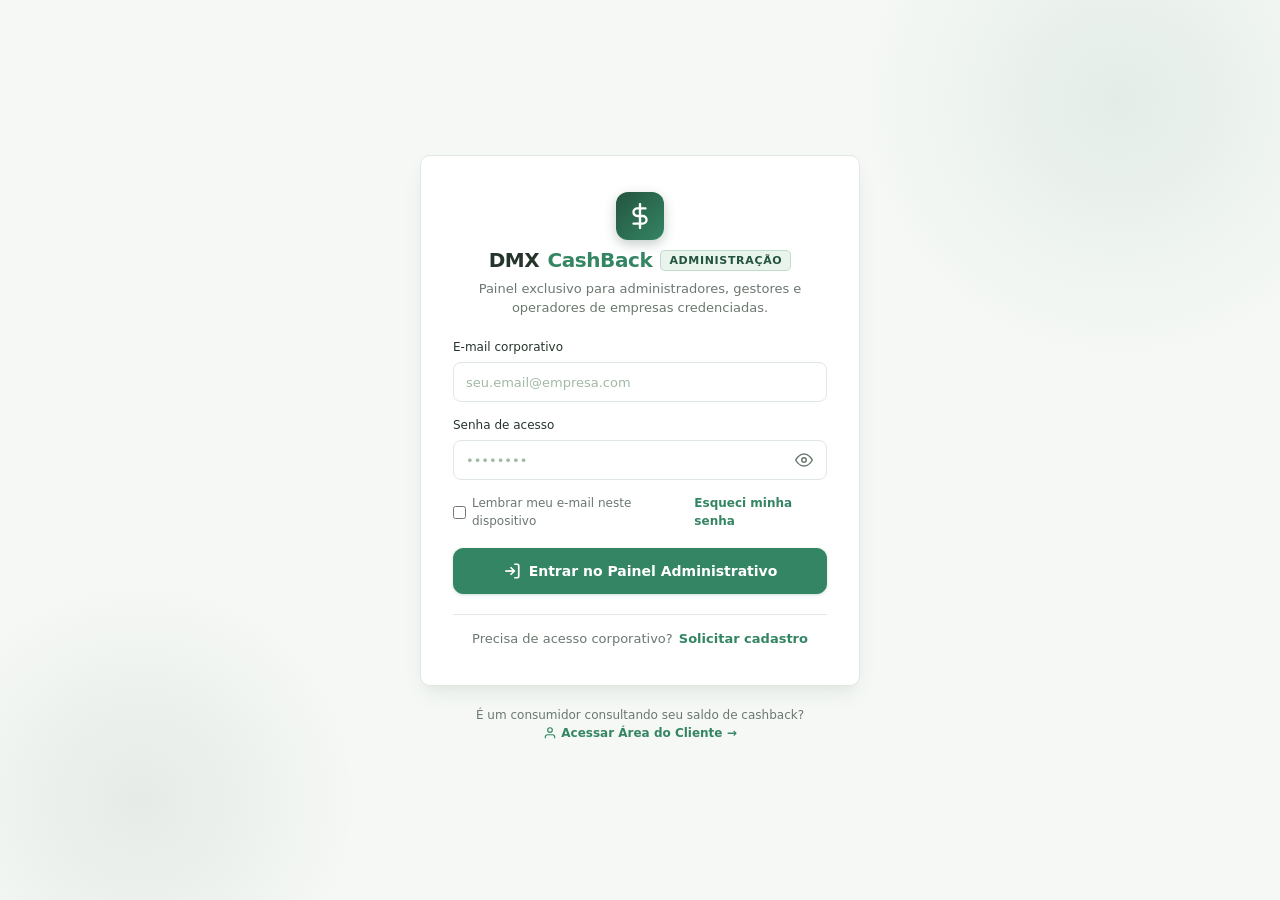
==== commit 213e7172: "Add files via upload" ====
--- a/index.html
+++ b/index.html
@@ -16,12 +16,29 @@
     })();
   </script>
 
-  <!-- Prevenção de navegação pelo histórico (botão voltar) pós-logout -->
+  <!-- Proteção Obrigatória de Acesso Administrativo -->
   <script>
+    (function() {
+      try {
+        var sessRaw = sessionStorage.getItem('dmx_admin_session');
+        if (!sessRaw) {
+          window.location.replace('login-admin.html');
+          return;
+        }
+        var sess = JSON.parse(sessRaw);
+        if (!sess || !sess.authenticated || sess.user?.role !== 'admin') {
+          sessionStorage.removeItem('dmx_admin_session');
+          window.location.replace('login-admin.html');
+          return;
+        }
+      } catch (e) {
+        window.location.replace('login-admin.html');
+      }
+    })();
+
     window.addEventListener('pageshow', function(event) {
       if (event.persisted && !sessionStorage.getItem('dmx_admin_session')) {
-        var overlay = document.getElementById('authOverlay');
-        if (overlay) overlay.style.display = 'flex';
+        window.location.replace('login-admin.html');
       }
     });
   </script>
@@ -40,7 +57,7 @@
 <!-- ═══════════════════════════════════════════════════════
      0. TELA DE AUTENTICAÇÃO (Login / Cadastro / Recuperação)
 ═══════════════════════════════════════════════════════ -->
-<div class="auth-overlay" id="authOverlay" style="display: flex;">
+<div class="auth-overlay" id="authOverlay" style="display: none;">
   <div class="company-selector-bg-deco" aria-hidden="true">
     <div class="deco-circle deco-circle--1"></div>
     <div class="deco-circle deco-circle--2"></div>
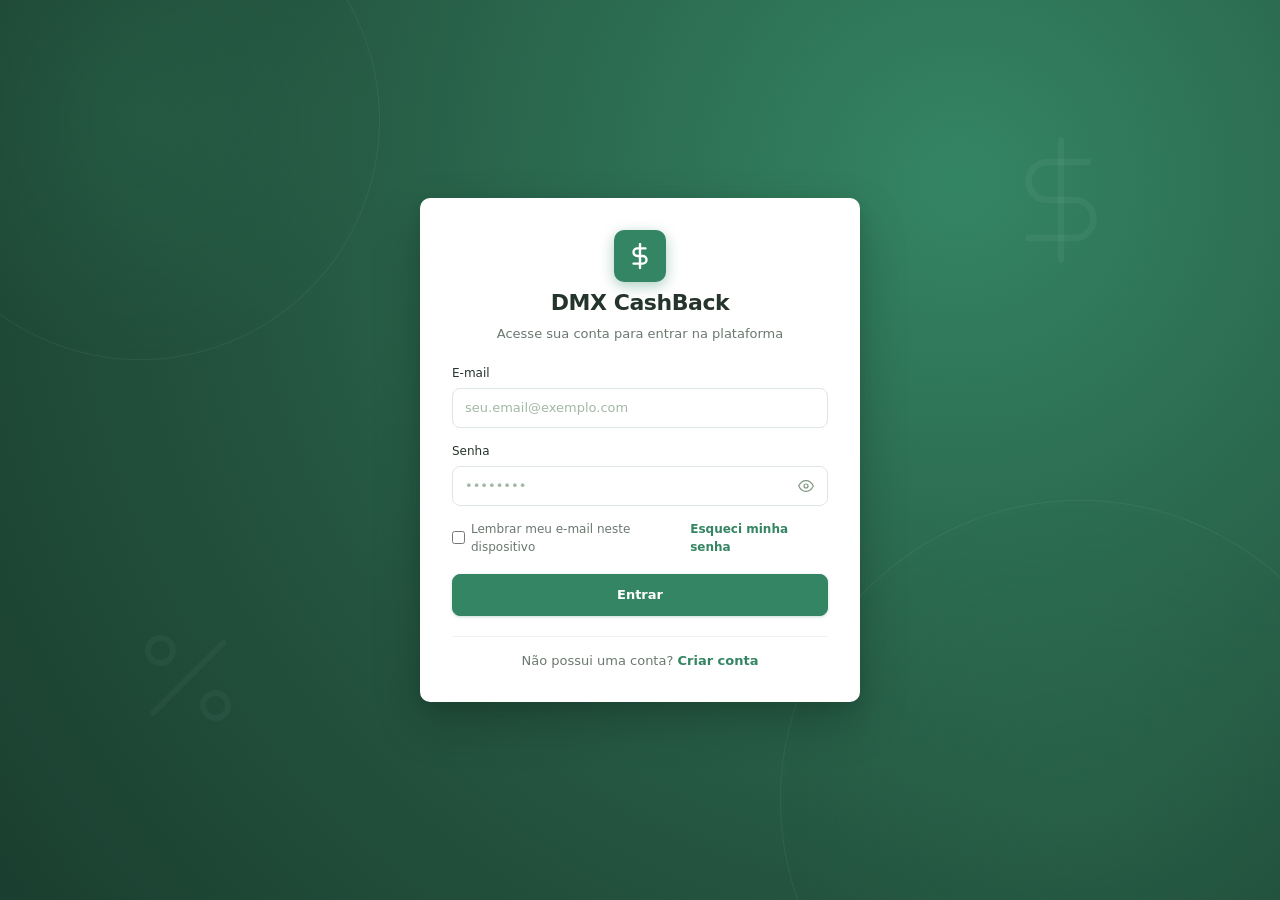
==== commit da843edf: "Add files via upload" ====
--- a/index.html
+++ b/index.html
@@ -16,31 +16,10 @@
     })();
   </script>
 
-  <!-- Proteção Obrigatória de Acesso Administrativo -->
+  <!-- Sessão Unificada DMX CashBack -->
   <script>
-    (function() {
-      try {
-        var sessRaw = sessionStorage.getItem('dmx_admin_session');
-        if (!sessRaw) {
-          window.location.replace('login-admin.html');
-          return;
-        }
-        var sess = JSON.parse(sessRaw);
-        if (!sess || !sess.authenticated || sess.user?.role !== 'admin') {
-          sessionStorage.removeItem('dmx_admin_session');
-          window.location.replace('login-admin.html');
-          return;
-        }
-      } catch (e) {
-        window.location.replace('login-admin.html');
-      }
-    })();
-
-    window.addEventListener('pageshow', function(event) {
-      if (event.persisted && !sessionStorage.getItem('dmx_admin_session')) {
-        window.location.replace('login-admin.html');
-      }
-    });
+    // A autenticação e o redirecionamento automático por perfil (Admin/Cliente/Empresa)
+    // são gerenciados de forma centralizada pelo controlador unificado no carregamento.
   </script>
 
   <link rel="preconnect" href="https://fonts.googleapis.com" />
@@ -57,25 +36,36 @@
 <!-- ═══════════════════════════════════════════════════════
      0. TELA DE AUTENTICAÇÃO (Login / Cadastro / Recuperação)
 ═══════════════════════════════════════════════════════ -->
-<div class="auth-overlay" id="authOverlay" style="display: none;">
+<div class="auth-overlay" id="authOverlay" style="display: flex;">
   <div class="company-selector-bg-deco" aria-hidden="true">
     <div class="deco-circle deco-circle--1"></div>
     <div class="deco-circle deco-circle--2"></div>
+    <div class="deco-circle deco-circle--3"></div>
     <div class="deco-dollar">
-      <svg width="120" height="120" viewBox="0 0 24 24" fill="none" stroke="rgba(255,255,255,0.08)" stroke-width="1.2"><line x1="12" y1="1" x2="12" y2="23"/><path d="M17 5H9.5a3.5 3.5 0 000 7h5a3.5 3.5 0 010 7H6"/></svg>
+      <svg width="130" height="130" viewBox="0 0 24 24" fill="none" stroke="rgba(255,255,255,0.08)" stroke-width="1.2" stroke-linecap="round" stroke-linejoin="round">
+        <line x1="12" y1="1" x2="12" y2="23"/>
+        <path d="M17 5H9.5a3.5 3.5 0 0 0 0 7h5a3.5 3.5 0 0 1 0 7H6"/>
+      </svg>
+    </div>
+    <div class="deco-percent">
+      <svg width="120" height="120" viewBox="0 0 24 24" fill="none" stroke="rgba(255,255,255,0.07)" stroke-width="1.2" stroke-linecap="round" stroke-linejoin="round">
+        <line x1="19" y1="5" x2="5" y2="19"/>
+        <circle cx="6.5" cy="6.5" r="2.5"/>
+        <circle cx="17.5" cy="17.5" r="2.5"/>
+      </svg>
     </div>
   </div>
 
   <div class="auth-card">
     
-    <!-- ── Visão de Login ── -->
+    <!-- ── Visão de Login Unificado ── -->
     <div id="authLoginView" style="display: flex; flex-direction: column; gap: 20px;">
       <div class="auth-header">
         <div class="auth-logo-badge">
           <svg width="26" height="26" viewBox="0 0 24 24" fill="none" stroke="white" stroke-width="2.2" stroke-linecap="round"><line x1="12" y1="1" x2="12" y2="23"/><path d="M17 5H9.5a3.5 3.5 0 000 7h5a3.5 3.5 0 010 7H6"/></svg>
         </div>
         <h1 class="auth-title">DMX CashBack</h1>
-        <p class="auth-subtitle">Acesse sua conta para gerenciar o sistema</p>
+        <p class="auth-subtitle">Acesse sua conta para entrar na plataforma</p>
       </div>
 
       <!-- Histórico local discreto de contas salvas -->
@@ -95,11 +85,11 @@
         </div>
       </div>
 
-      <!-- Formulário de Login -->
+      <!-- Formulário de Login Unificado -->
       <form id="loginForm" style="display: flex; flex-direction: column; gap: 14px;">
         <div class="input-group">
-          <label class="input-label" for="loginEmail">E-mail corporativo</label>
-          <input type="email" id="loginEmail" class="input" placeholder="seu.email@empresa.com" value="" required autocomplete="username" />
+          <label class="input-label" for="loginEmail">E-mail</label>
+          <input type="email" id="loginEmail" class="input" placeholder="seu.email@exemplo.com" value="" required autocomplete="username" />
         </div>
 
         <div class="input-group">
@@ -128,43 +118,48 @@
       <div style="text-align: center; font-size: 13px; color: var(--color-text-secondary); border-top: 1px solid var(--neutral-100); padding-top: 14px;">
         Não possui uma conta? <a href="#" class="auth-link" id="linkGoToRegister">Criar conta</a>
       </div>
-      <div style="text-align: center; font-size: 12px; color: var(--color-text-secondary); margin-top: 6px;">
-        É um consumidor com cashback? <a href="login-cliente.html" class="auth-link" style="font-weight: 700;">Acessar Área do Cliente →</a>
-      </div>
-    </div>
-
-    <!-- ── Visão de Cadastro ── -->
+    </div>
+
+    <!-- ── Visão de Cadastro Unificado ── -->
     <div id="authRegisterView" style="display: none; flex-direction: column; gap: 18px;">
       <div class="auth-header">
         <h2 class="auth-title" style="font-size: 20px;">Criar nova conta</h2>
-        <p class="auth-subtitle">Informe seus dados para solicitar acesso</p>
+        <p class="auth-subtitle">Informe seus dados para iniciar na plataforma</p>
       </div>
 
       <form id="registerForm" style="display: flex; flex-direction: column; gap: 12px;">
         <div class="input-group">
-          <label class="input-label">Nome completo <span class="required-mark">*</span></label>
+          <label class="input-label" for="regAccountType">Tipo de perfil <span class="required-mark">*</span></label>
+          <select id="regAccountType" class="input" required>
+            <option value="business">Empresa / Lojista (Gerenciar cashback para clientes)</option>
+            <option value="client">Consumidor / Cliente (Acompanhar meu cashback)</option>
+          </select>
+        </div>
+
+        <div class="input-group">
+          <label class="input-label" for="regName">Nome completo <span class="required-mark">*</span></label>
           <input type="text" id="regName" class="input" placeholder="Ex: Seu Nome Completo" required autocomplete="name" />
         </div>
 
         <div class="input-group">
-          <label class="input-label">E-mail corporativo <span class="required-mark">*</span></label>
-          <input type="email" id="regEmail" class="input" placeholder="seu.email@empresa.com" required autocomplete="email" />
+          <label class="input-label" for="regEmail">E-mail <span class="required-mark">*</span></label>
+          <input type="email" id="regEmail" class="input" placeholder="seu.email@exemplo.com" required autocomplete="email" />
         </div>
 
         <div class="form-grid-2">
           <div class="input-group">
-            <label class="input-label">Senha <span class="required-mark">*</span></label>
+            <label class="input-label" for="regPassword">Senha <span class="required-mark">*</span></label>
             <input type="password" id="regPassword" class="input" placeholder="••••••••" required autocomplete="new-password" />
           </div>
           <div class="input-group">
-            <label class="input-label">Confirmar senha <span class="required-mark">*</span></label>
+            <label class="input-label" for="regPasswordConfirm">Confirmar senha <span class="required-mark">*</span></label>
             <input type="password" id="regPasswordConfirm" class="input" placeholder="••••••••" required autocomplete="new-password" />
           </div>
         </div>
 
-        <div class="input-group">
-          <label class="input-label">Empresa vinculada (opcional)</label>
-          <input type="text" id="regCompany" class="input" placeholder="Nome da empresa ou loja" />
+        <div class="input-group" id="regCompanyGroup">
+          <label class="input-label" for="regCompany">Nome da Empresa (opcional)</label>
+          <input type="text" id="regCompany" class="input" placeholder="Nome da sua loja ou empresa" />
         </div>
 
         <button type="submit" class="btn btn--primary btn--md" id="regSubmitBtn" style="width: 100%; margin-top: 8px;">
@@ -401,7 +396,7 @@
 
       <!-- Empresa e Rota Atual (Navegação Integrada e Compacta) -->
       <div class="topbar-company">
-        <span class="topbar-company-name" id="companyNameDisplay">DMX CashBack</span>
+        <span class="topbar-company-name" id="companyNameDisplay" title="Clique para alternar de empresa">DMX CashBack <svg width="12" height="12" viewBox="0 0 24 24" fill="none" stroke="currentColor" stroke-width="2" style="margin-left: 2px; vertical-align: middle;"><path d="M6 9l6 6 6-6"/></svg></span>
         <span class="topbar-breadcrumb-sep" aria-hidden="true">/</span>
         <span class="topbar-breadcrumb-current" id="topbarCurrentPage">Início</span>
       </div>
@@ -2194,9 +2189,9 @@
   </div>
 </div>
 
-<!-- 10. Modal de Cadastro da Primeira Empresa (Onboarding de Nova Conta) -->
-<div class="modal-backdrop" id="modalFirstCompany" style="z-index: 1050;">
-  <div class="modal-dialog" style="max-width: 480px;">
+<!-- 10. Modal de Cadastro da Primeira Empresa (Cenário A - Onboarding de Nova Conta) -->
+<div class="modal-backdrop" id="modalFirstCompany" style="z-index: 1050; display: none;">
+  <div class="modal-dialog" style="max-width: 520px;">
     <div class="modal-header" style="border-bottom: none; padding-bottom: 0;">
       <div style="flex: 1;"></div>
     </div>
@@ -2207,36 +2202,91 @@
         </div>
         <h3 style="font-size: 20px; font-weight: 800; color: var(--brand-dark); margin: 0;">Cadastre sua primeira empresa</h3>
         <p style="font-size: 13px; color: var(--color-text-secondary); margin: 0; line-height: 1.5; text-align: center;">
-          Para começar a gerenciar seus lotes e clientes no DMX CashBack, informe a sua loja ou empresa principal.
+          Para começar a gerenciar seus lotes e clientes no DMX CashBack, informe os dados da sua empresa ou loja principal.
         </p>
       </div>
 
-      <form id="formFirstCompany" style="display: flex; flex-direction: column; gap: 14px; margin-top: 14px;">
-        <div class="input-group">
-          <label class="input-label" for="firstCompanyName">Nome da Empresa / Razão Social <span class="required-mark">*</span></label>
-          <input type="text" id="firstCompanyName" class="input" placeholder="Ex: Calçados Silva ou Padaria Central" required autocomplete="off" />
-        </div>
-
-        <div class="input-group">
-          <label class="input-label" for="firstCompanyCnpj">CNPJ (opcional)</label>
-          <input type="text" id="firstCompanyCnpj" class="input" placeholder="00.000.000/0001-00" autocomplete="off" />
-        </div>
-
-        <div class="input-group">
-          <label class="input-label" for="firstCompanySegment">Segmento / Ramo de Atuação (opcional)</label>
-          <select id="firstCompanySegment" class="input">
-            <option value="Varejo de Calçados e Vestuário">Varejo de Calçados e Vestuário</option>
-            <option value="Alimentação e Restaurantes">Alimentação e Restaurantes</option>
-            <option value="Supermercados e Conveniência">Supermercados e Conveniência</option>
-            <option value="Oficina e Automotivo">Oficina e Automotivo</option>
-            <option value="Serviços em Geral">Serviços em Geral</option>
-          </select>
+      <form id="formFirstCompany" style="display: flex; flex-direction: column; gap: 12px; margin-top: 14px;">
+        <div class="form-grid-2">
+          <div class="input-group">
+            <label class="input-label" for="firstCompanyTradingName">Nome Fantasia <span class="required-mark">*</span></label>
+            <input type="text" id="firstCompanyTradingName" class="input" placeholder="Ex: Calçados Silva" required autocomplete="off" />
+          </div>
+          <div class="input-group">
+            <label class="input-label" for="firstCompanyLegalName">Razão Social <span class="required-mark">*</span></label>
+            <input type="text" id="firstCompanyLegalName" class="input" placeholder="Ex: Silva & Filhos Ltda" required autocomplete="off" />
+          </div>
+        </div>
+
+        <div class="form-grid-2">
+          <div class="input-group">
+            <label class="input-label" for="firstCompanyCnpj">CNPJ <span class="required-mark">*</span></label>
+            <input type="text" id="firstCompanyCnpj" class="input" placeholder="00.000.000/0001-00" required autocomplete="off" maxlength="18" />
+          </div>
+          <div class="input-group">
+            <label class="input-label" for="firstCompanySegment">Segmento / Ramo <span class="required-mark">*</span></label>
+            <select id="firstCompanySegment" class="input" required>
+              <option value="">Selecione o segmento...</option>
+              <option value="Varejo de Calçados e Vestuário">Varejo de Calçados e Vestuário</option>
+              <option value="Alimentação e Restaurantes">Alimentação e Restaurantes</option>
+              <option value="Supermercados e Conveniência">Supermercados e Conveniência</option>
+              <option value="Saúde, Beleza e Farmácias">Saúde, Beleza e Farmácias</option>
+              <option value="Oficina e Automotivo">Oficina e Automotivo</option>
+              <option value="Serviços em Geral">Serviços em Geral</option>
+              <option value="Outros">Outros</option>
+            </select>
+          </div>
+        </div>
+
+        <div class="form-grid-2">
+          <div class="input-group">
+            <label class="input-label" for="firstCompanyEmail">E-mail de contato <span class="required-mark">*</span></label>
+            <input type="email" id="firstCompanyEmail" class="input" placeholder="contato@empresa.com" required autocomplete="email" />
+          </div>
+          <div class="input-group">
+            <label class="input-label" for="firstCompanyPhone">Telefone de contato</label>
+            <input type="tel" id="firstCompanyPhone" class="input" placeholder="(00) 00000-0000" autocomplete="tel" maxlength="15" />
+          </div>
         </div>
 
         <button type="submit" class="btn btn--primary btn--lg" id="btnSaveFirstCompany" style="width: 100%; margin-top: 8px;">
           Salvar e Acessar o Sistema &rarr;
         </button>
       </form>
+    </div>
+  </div>
+</div>
+
+<!-- 11. Modal de Aviso de Sem Empresa Vinculada (Cenário D - Usuário sem Empresa e sem Permissão) -->
+<div class="modal-backdrop" id="modalNoCompanyAccess" style="z-index: 1050; display: none;">
+  <div class="modal-dialog" style="max-width: 480px;">
+    <div class="modal-body" style="padding: 32px 28px; text-align: center; display: flex; flex-direction: column; align-items: center; gap: 16px;">
+      <div style="width: 64px; height: 64px; border-radius: 50%; background-color: var(--color-warning-bg, #FEF3E2); color: var(--color-warning, #D4831A); display: flex; align-items: center; justify-content: center;">
+        <svg width="32" height="32" viewBox="0 0 24 24" fill="none" stroke="currentColor" stroke-width="2" stroke-linecap="round" stroke-linejoin="round">
+          <rect x="3" y="11" width="18" height="11" rx="2" ry="2"/>
+          <path d="M7 11V7a5 5 0 0 1 10 0v4"/>
+        </svg>
+      </div>
+
+      <h3 style="font-size: 20px; font-weight: 800; color: var(--brand-dark); margin: 0;">Nenhuma Empresa Vinculada</h3>
+      
+      <p style="font-size: 13px; color: var(--color-text-secondary); line-height: 1.6; margin: 0;">
+        Sua conta foi autenticada com sucesso, porém ela ainda não está associada a nenhuma loja ou filial cadastrada.
+      </p>
+
+      <div style="background-color: var(--neutral-50, #F9FBF9); border: 1px solid var(--color-border); border-radius: var(--radius-card, 10px); padding: 14px 16px; font-size: 12px; color: var(--color-text-secondary); text-align: left; width: 100%; line-height: 1.5;">
+        <div style="font-weight: 700; color: var(--color-text-primary); margin-bottom: 4px; display: flex; align-items: center; gap: 6px;">
+          <svg width="14" height="14" viewBox="0 0 24 24" fill="none" stroke="currentColor" stroke-width="2"><circle cx="12" cy="12" r="10"/><line x1="12" y1="16" x2="12" y2="12"/><line x1="12" y1="8" x2="12.01" y2="8"/></svg>
+          Como liberar seu acesso:
+        </div>
+        Como o seu perfil de usuário não possui permissão para cadastrar novas empresas diretamente, solicite ao <strong>administrador da sua loja</strong> ou ao <strong>administrador geral do DMX CashBack</strong> a inclusão do seu e-mail na unidade correspondente.
+      </div>
+
+      <div style="display: flex; gap: 10px; width: 100%; margin-top: 8px;">
+        <button type="button" class="btn btn--primary btn--md" onclick="logout()" style="flex: 1;">
+          Trocar de Conta / Sair
+        </button>
+      </div>
     </div>
   </div>
 </div>
